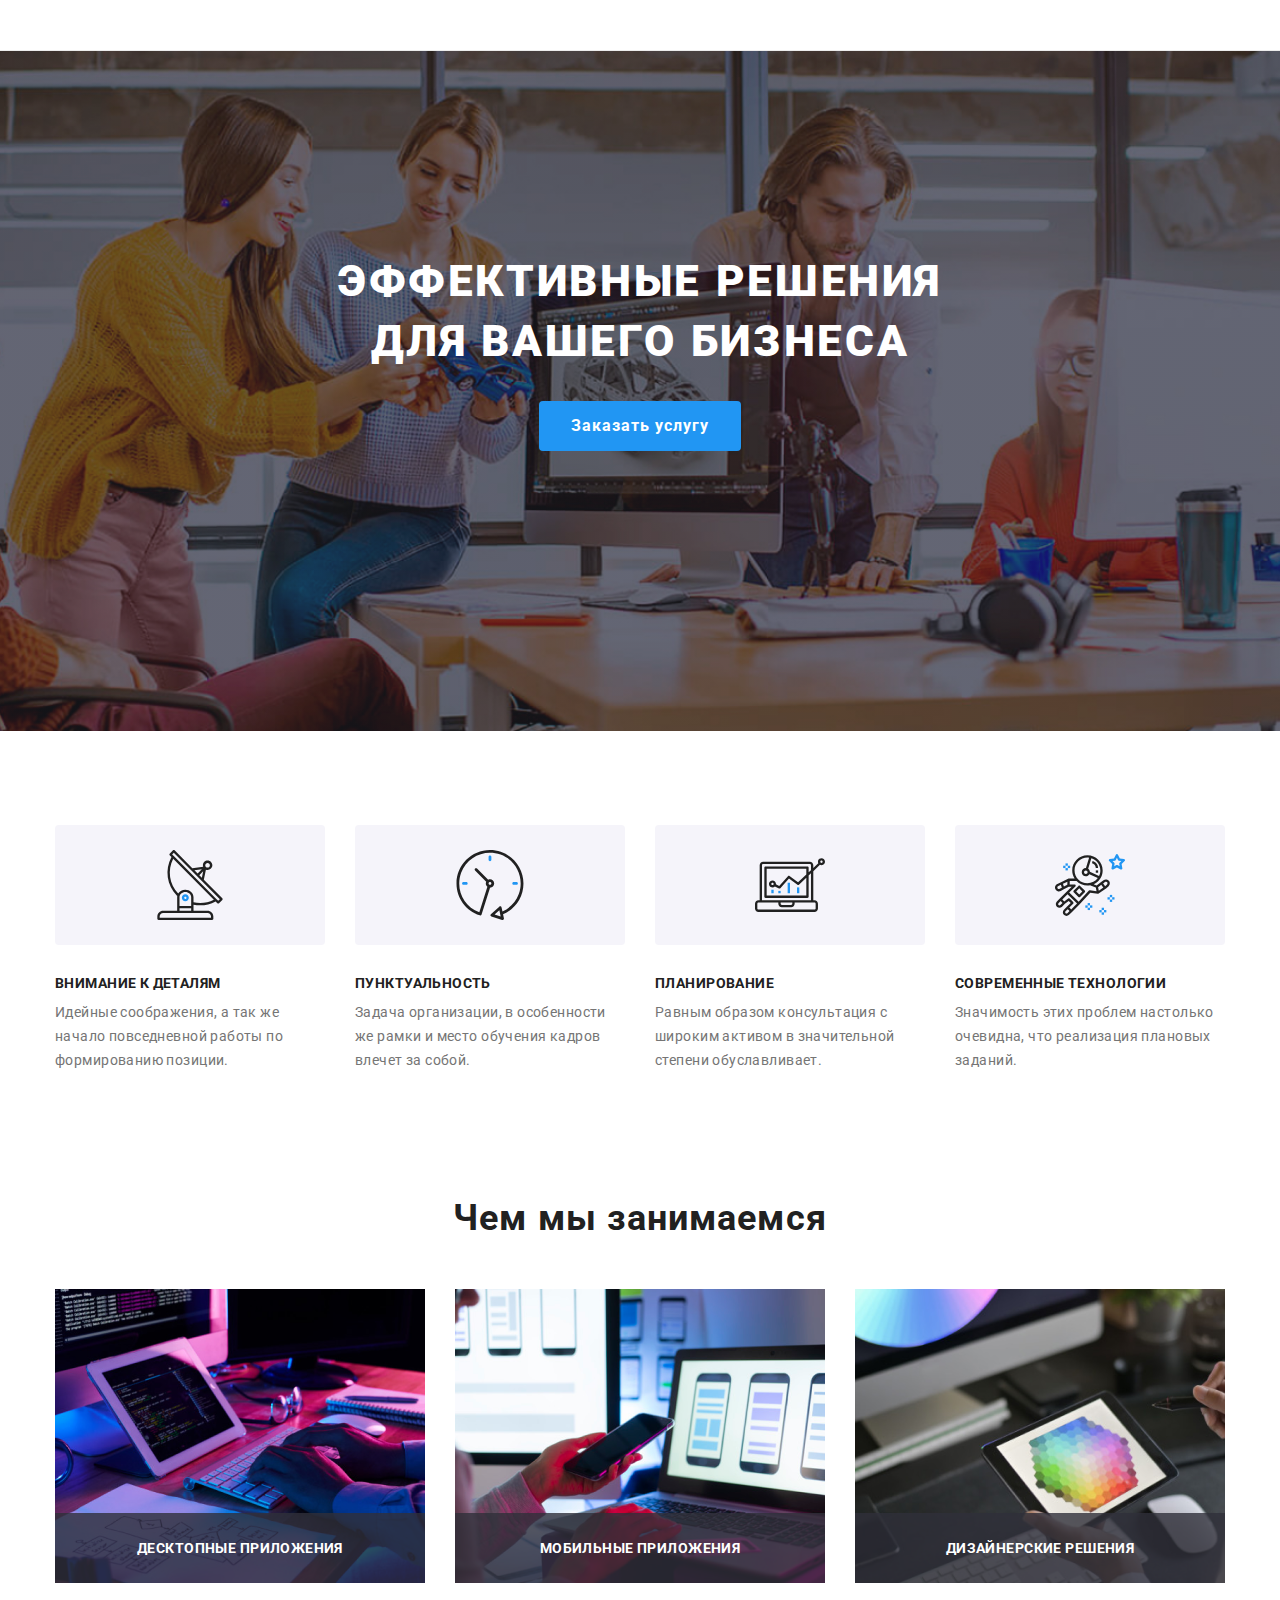
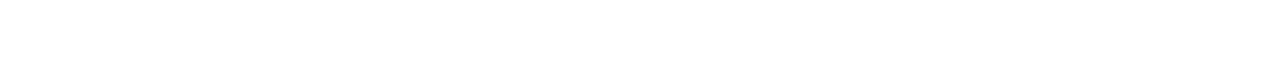
==== index.html @ 478e87f5 "адаптация героя, преимуществ, чем занимаемся" ====
<!DOCTYPE html>
<html lang="ru">
<head>
    <meta charset="UTF-8">
    <meta name="viewport" content="width=device-width, initial-scale=1.0">
    <title>WebStudio</title>
    <link rel="preconnect" href="https://fonts.gstatic.com">
    <link href="https://fonts.googleapis.com/css2?family=Raleway:wght@700&family=Roboto:wght@400;500;700;900&display=swap"
        rel="stylesheet">
    <link rel="stylesheet" href="https://cdnjs.cloudflare.com/ajax/libs/modern-normalize/1.0.0/modern-normalize.min.css" />
    <link rel="stylesheet" href="https://cdnjs.cloudflare.com/ajax/libs/animate.css/4.1.1/animate.min.css" />
    <link rel="stylesheet" href="./css/main.min.css">
</head>
<body>
    <!-- Шапка сайта -->
    <header class="header">
        <div class="container">
            <!-- <nav class="site-nav">
            <a href="./index.html" lang="en" aria-label="logo" class="logo list"><span class="logo__wrap">Web</span>Studio</a>
            <ul class="site-nav__items list">
                <li class="site-nav__item"><a href="./index.html" class="site-nav__link"><span class="active-page">Студия</span></a></li>
                <li class="site-nav__item"><a href="./portfolio.html" class="site-nav__link">Портфолио</a></li>
                <li class="site-nav__item"><a href="" class="site-nav__link">Контакты</a></li>
            </ul>
            </nav> -->
        <!-- Контакты -->
            <!-- <address class="nav-adress">
            <ul class="contacts list">
                <li class="nav-contacts__item">
                   <div class="contacts-container">
                    <a href="mailto:info@devstudio.com" class="site-nav__contacts icons">
                            <svg class="mail__icon">
                                <use href="./img/sprite.svg#icon-envelope"></use>
                            </svg>
                        info@devstudio.com</a>
                    </div>
                </li>

                <li class="nav-contacts__item">
                    <div class="contacts-container">
                    <a href="tel:+380961111111" class="site-nav__contacts">
                    <svg class="mail__icon tel">
                        <use href="./img/sprite.svg#icon-smartphone"></use>
                    </svg>
                    +38 096 111 11 11</a>
                    </div>
                </li>
            </ul>
            </address> -->
        </div>
    </header>
<!-- Основной контент -->
    <main>
        <!-- Герой -->
        <section class="hero">
            <div class="container">
                <h1 class="hero__text">Эффективные решения для вашего бизнеса</h1>
                <button type="button" class="hero__btn  animate__pulse" data-modal-open>Заказать услугу</button>
            </div>
        </section>

        <!-- Преимущества-->
        <section class="advantages section">
            <div class="container ">
            <h2 class="visually-hidden">Преимущества</h2>
            <ul class="list advantages__list">
                <li class="advantages-items icon__antenna">
                    <h3 class="advantages-items__title">Внимание к деталям</h3>
                    <p class="advantages-items__text">Идейные соображения, а так же начало повседневной работы по формированию позиции.</p>
                </li>
                <li class="advantages-items icon__clock">
                    <h3 class="advantages-items__title">Пунктуальность</h3>
                    <p class="advantages-items__text">Задача организации, в особенности же рамки и место обучения кадров влечет за собой.</p>
                </li>
                <li class="advantages-items icon__daigram">
                    <h3 class="advantages-items__title">Планирование</h3>
                    <p class="advantages-items__text">Равным образом консультация с широким активом в значительной степени обуславливает.</p>
                </li>
                <li class="advantages-items icon__astronaut">
                    <h3 class="advantages-items__title">Современные технологии</h3>
                    <p class="advantages-items__text">Значимость этих проблем настолько очевидна, что реализация плановых заданий.</p>
                </li>
            </ul>
            </div>
        </section>
        <!-- Виды деятельности  -->
        <section class="activity">
            <div class="container">
            <h2 class="activity__title">Чем мы занимаемся</h2>
            <ul class="list activity__list">
                <li class="activity__item">
                    <img src="./img/note.png" alt="Печать на ноутбуке" width="370" height="294">
                    <p class="activity__text">Десктопные приложения</p>
                </li>
                <li class="activity__item"><img src="./img/tel.png" alt="Просмотр телефона" width="370" height="294">
                    <p class="activity__text">Мобильные приложения</p>
                </li>
                <li class="activity__item"><img src="./img/tablet.png" alt="Просмотр планшета" width="370" height="294">
                    <p class="activity__text">Дизайнерские решения</p>
                </li>
            </ul>
            </div>
        </section>

        <!-- Наша команда -->
        <!-- <section class="team section">
            <div class="container ">
            <h2 class="team__title">Наша команда</h2>
                <div class="team__items">
                <ul class="list team__list">
                <li class="team__subtitle">
                    <img src="./img/team1.jpg" alt="Фото Игорь Демьяненко" width="270" height="260">
                    <div class="team-container">
                    <h3 class="team__name">Игорь Демьяненко</h3>
                    <p lang="en" class="team__prof">Product Designer</p>
                    <ul class="social-link list">
                        <li class="social-list"><a class="social-link__list" href="">
                            <svg class="social-list__icon">
                                <use href="./img/sprite.svg#icon-instagram-2"></use>
                            </svg>
                        </a></li>
                        <li class="social-list"><a class="social-link__list" href="">
                            <svg class="social-list__icon">
                                <use href="./img/sprite.svg#icon-twitter-1"></use>
                            </svg>
                        </a></li>
                        <li class="social-list"><a class="social-link__list" href="">
                            <svg class="social-list__icon">
                                <use href="./img/sprite.svg#icon-facebook-1"></use>
                            </svg>
                        </a></li>
                        <li class="social-list"><a class="social-link__list" href="">
                            <svg class="social-list__icon">
                                <use href="./img/sprite.svg#icon-linkedin-1"></use>
                            </svg>
                        </a></li>
                    </ul>
                    </div>
                </li>
                <li class="team__subtitle">
                    <img src="./img/team2.jpg" alt="Фото Ольга Репина" width="270" height="260">
                    <div class="team-container">
                    <h3 class="team__name">Ольга Репина</h3>
                    <p lang="en" class="team__prof">Frontend Developer</p>
                    <ul class="social-link list">
                        <li class="social-list"><a class="social-link__list" href="">
                                <svg class="social-list__icon">
                                    <use href="./img/sprite.svg#icon-instagram-2"></use>
                                </svg>
                            </a></li>
                        <li class="social-list"><a class="social-link__list" href="">
                                <svg class="social-list__icon">
                                    <use href="./img/sprite.svg#icon-twitter-1"></use>
                                </svg>
                            </a></li>
                        <li class="social-list"><a class="social-link__list" href="">
                                <svg class="social-list__icon">
                                    <use href="./img/sprite.svg#icon-facebook-1"></use>
                                </svg>
                            </a></li>
                        <li class="social-list"><a class="social-link__list" href="">
                                <svg class="social-list__icon">
                                    <use href="./img/sprite.svg#icon-linkedin-1"></use>
                                </svg>
                            </a></li>
                    </ul>
                    </div>
                </li>
                <li class="team__subtitle">
                    <img src="./img/team3.jpg" alt="Фото иколай Тарасовды" width="270" height="260">
                    <div class="team-container">
                    <h3 class="team__name">Николай Тарасов</h3>
                    <p lang="en" class="team__prof">Marketing</p>
                    <ul class="social-link list">
                        <li class="social-list"><a class="social-link__list" href="">
                                <svg class="social-list__icon">
                                    <use href="./img/sprite.svg#icon-instagram-2"></use>
                                </svg>
                            </a></li>
                        <li class="social-list"><a class="social-link__list" href="">
                                <svg class="social-list__icon">
                                    <use href="./img/sprite.svg#icon-twitter-1"></use>
                                </svg>
                            </a></li>
                        <li class="social-list"><a class="social-link__list" href="">
                                <svg class="social-list__icon">
                                    <use href="./img/sprite.svg#icon-facebook-1"></use>
                                </svg>
                            </a></li>
                        <li class="social-list"><a class="social-link__list" href="">
                                <svg class="social-list__icon">
                                    <use href="./img/sprite.svg#icon-linkedin-1"></use>
                                </svg>
                            </a></li>
                    </ul>
                    </div>
                </li>
                <li class="team__subtitle">
                    <img src="./img/team4.jpg" alt="Фото Михаил Ермаков" width="270" height="260">
                    <div class="team-container">
                    <h3 class="team__name">Михаил Ермаков</h3>
                    <p lang="en" class="team__prof">UI Designer</p>
                    <ul class="social-link list">
                        <li class="social-list"><a class="social-link__list" href="">
                                <svg class="social-list__icon">
                                    <use href="./img/sprite.svg#icon-instagram-2"></use>
                                </svg>
                            </a>
                        </li>
                        <li class="social-list"><a class="social-link__list" href="">
                                <svg class="social-list__icon">
                                    <use href="./img/sprite.svg#icon-twitter-1"></use>
                                </svg>
                            </a>
                        </li>
                        <li class="social-list"><a class="social-link__list" href="">
                                <svg class="social-list__icon">
                                    <use href="./img/sprite.svg#icon-facebook-1"></use>
                                </svg>
                            </a>
                        </li>
                        <li class="social-list"><a class="social-link__list" href="">
                                <svg class="social-list__icon">
                                    <use href="./img/sprite.svg#icon-linkedin-1"></use>
                                </svg>
                            </a>
                        </li>
                    </ul>
                    </div>
                </li>
                </ul>
                </div>
            </div>
        </section> -->

        <!-- Постоянные клиенты -->
        <!-- <section class="section">
            <div class="container">
            <h2 class="clients-title">Постоянные клиенты</h2>
            <ul class="clients-links list">
                <li class="clients-list">
                    <a class="clients-link__list" href="">
                         <svg class="clients-list__icon logo-1">
                            <use href="./img/sprite.svg#icon-logo-1"></use>
                         </svg>
                     </a>
                </li>
                
                <li class="clients-list"><a class="clients-link__list" href="">
                        <svg class="clients-list__icon logo-2">
                            <use href="./img/sprite.svg#icon-logo-2"></use>
                        </svg>
                    </a>
                </li>
                
                <li class="clients-list"><a class="clients-link__list" href="">
                        <svg class="clients-list__icon logo-3">
                            <use href="./img/sprite.svg#icon-logo-3"></use>
                        </svg>
                    </a>
                </li>
                
                <li class="clients-list"><a class="clients-link__list" href="">
                        <svg class="clients-list__icon logo-4">
                            <use href="./img/sprite.svg#icon-logo-4"></use>
                        </svg>
                    </a>
                </li>
                
                <li class="clients-list"><a class="clients-link__list" href="">
                        <svg class="clients-list__icon logo-5">
                            <use href="./img/sprite.svg#icon-logo-5"></use>
                        </svg>
                    </a>
                </li>
                
                <li class="clients-list"><a class="clients-link__list" href="">
                        <svg class="clients-list__icon logo-6">
                            <use href="./img/sprite.svg#icon-logo-6"></use>
                        </svg>
                    </a>
                </li>
            </ul>
            </div>
        </section> -->
    </main>

    <!-- Футер -->
    <!-- <footer class="footer">
        <div class="container">
            <div>
        <a href="./index.html" lang="en" aria-label="logo" class="logo logo__footer"><span class="logo__wrap">Web</span>Studio</a>
        <address class="footer__adress">
            <ul class="footer__items list">
                <li class="footer__item"><a href="https://goo.gl/maps/xtePZbkeU8jfwrnNA" target="_blank" class="footer__contacts map">г. Киев, пр-т Леси Украинки, 26</a></li>
                <li class="footer__item"><a href="mailto:info@example.com" class="footer__contacts">info@example.com</a></li>
                <li class="footer__item"><a href="tel:+380991111111" class="footer__contacts">+38 099 111 11 11</a></li>
            </ul>
        </address>
        </div>
        <div class="footer__social-links">
            <p class="footer-call">присоединяйтесь</p>
            <ul class="footer__link list">
                <li class="social-list"><a class="social-link__list" href="">
                        <svg class="social-list__icon">
                            <use href="./img/sprite.svg#icon-instagram-2"></use>
                        </svg>
                    </a></li>
                <li class="social-list"><a class="social-link__list" href="">
                        <svg class="social-list__icon">
                            <use href="./img/sprite.svg#icon-twitter-1"></use>
                        </svg>
                    </a></li>
                <li class="social-list"><a class="social-link__list" href="">
                        <svg class="social-list__icon">
                            <use href="./img/sprite.svg#icon-facebook-1"></use>
                        </svg>
                    </a></li>
                <li class="social-list"><a class="social-link__list" href="">
                        <svg class="social-list__icon">
                            <use href="./img/sprite.svg#icon-linkedin-1"></use>
                        </svg>
                    </a></li>
            </ul>
        </div>
        <form class="footer-call-form">
            <b class="footer-call-form__text">Подпишитесь на рассылку</b>
            <div class="footer-call-form__container">
            <div class="footer-form__field" role="group">
                <label for="mail" class="footer__label"></label>
                <input type="email" name="mail" id="mail" placeholder="E-mail" class="footer__input" />
            </div>
            <button type="submit" class="footer__btn--send">Подписаться</button>
            </div>

        </form>
        </div>
    </footer> -->

<!-- МОДАЛКА -->
    <div class="backdrop is-hidden" data-modal>
        <div class="modal">
            <button type="button" class="close-btn close" data-modal-close></button>
            <form  action="#" class="modal-form js-speaker-form">
                <h2 class="form__title">Оставьте свои данные, мы вам перезвоним</h2>
                <div class="form__field" role="group">
                    <label for="name" class="modal__label">Имя</label>
                    <span class="modal-form__wrapper">
                        <input type="text" name="user-name" id="name" placeholder=" " class="modal__input" autofocus />
                        <svg class="form__icon">
                            <use href="./img/sprite.svg#icon-person-black-18dp-1"></use>
                        </svg>
                    </span>
                    
                </div>
                <div class="form__field" role="group">
                    <label for="tel" class="modal__label">Телефон</label>
                    <span class="modal-form__wrapper">
                        <input type="tel" name="tel" id="tel" placeholder=" " class="modal__input"/>
                        <svg class="form__icon">
                            <use href="./img/sprite.svg#icon-phone-black-18dp-1"></use>
                        </svg>
                    </span>
                </div>
                
                <div class="form__field" role="group">
                    <label for="mail" class="modal__label">Почта</label>
                    <span class="modal-form__wrapper">
                        <input type="email" name="mail" id="mail" placeholder=" " class="modal__input"/>
                        <svg class="form__icon">
                            <use href="./img/sprite.svg#icon-email-black-18dp-1"></use>
                        </svg>
                    </span>
                </div>
                <div class="form__field" role="group">
                    <label for="comment" class="label-comment">Комментарий</label>
                    <textarea class="comment" name="comment" id="comment" placeholder="Ведите текста"></textarea>
                </div>
                
                <div class="form__field checkbox" role="group">
                    <input type="checkbox" name="policy" id="policy" value="accept-policy" class="modal-form__policy visually-hidden"/>
                    <label for="policy" class="label-policy">Соглашаюсь с рассылкой и принимаю <a href="" class="policy-link">Условия договора</a></label>
                </div>
                
                <button type="submit" class="modal__btn--send">Отправить</button>

            </form>
        </div>
    </div>

    <script src="./js/modal.js"></script>
 
</body>
</html>
---- css/main.min.css ----
:root{--main-font: "Roboto", sans-serif;--secondary-font: "Raleway", sans-serif;--main-color-black: #212121;--main-color-grey: #757575;--accent-color-blue: #2196f3;--secondary-color-black: #000000;--accent-color-white: #ffffff;--secondary-color-white-transparence: rgb(255, 255, 255, 0.6);--btn-hover-color: #188ce8;--footer-bcg: #2f303a;--header-bcg: #ffffff;--team-bcg: #f5f4fa;--portfolio-bcg-btn-color: #f5f4fa;--portfolio-bcg-cards-color: #eeeeee;--line-header: #ececec}.visually-hidden{position:absolute;width:1px;height:1px;margin:-1px;border:0;padding:0;white-space:nowrap;-webkit-clip-path:inset(100%);clip-path:inset(100%);overflow:hidden}body{font-family:var(--main-font)}.list{list-style-type:none}h1,h2,h3,h4,h5,h6,p{margin:0%}ul{margin:0%;padding:0%}.container{padding:0 15px;width:100%}@media screen and (min-width: 480px){.container{max-width:480px;margin:0 auto}}@media screen and (min-width: 768px){.container{max-width:768px}}@media screen and (min-width: 1200px){.container{max-width:1200px}}.section{padding-bottom:94px;padding-top:94px}.active-page{color:var(--accent-color-blue)}.active-page{position:relative}.active-page::after{content:"";display:inline-block;width:100%;position:absolute;height:4px;background-color:var(--accent-color-blue);bottom:-32px;left:0px;border-radius:2px}img{display:block}header{background:var(--header-bcg)}.header{display:-webkit-box;display:-ms-flexbox;display:flex;-webkit-box-align:center;-ms-flex-align:center;align-items:center;border-bottom:1px solid var(--line-header)}.site-nav{display:-webkit-box;display:-ms-flexbox;display:flex;-webkit-box-align:center;-ms-flex-align:center;align-items:center}.header .container{display:-webkit-box;display:-ms-flexbox;display:flex;-webkit-box-align:center;-ms-flex-align:center;align-items:center;padding-top:25px;padding-bottom:25px}.header .logo{margin-right:93px}.site-nav__items{display:-webkit-box;display:-ms-flexbox;display:flex}.site-nav__link:hover,.site-nav__link:focus{color:var(--accent-color-blue)}.site-nav__item:not(:last-child){margin-right:50px}.site-nav__link{text-decoration:none;color:var(--main-color-black);font-size:14px;font-weight:500;line-height:1.143;letter-spacing:0.02em;-webkit-transition:color 250ms cubic-bezier(0.4, 0, 0.2, 1);transition:color 250ms cubic-bezier(0.4, 0, 0.2, 1)}.site-nav__contacts{color:var(--main-color-grey);font-size:14px;font-weight:500;line-height:1.143;letter-spacing:0.02em;text-decoration:none;display:-webkit-box;display:-ms-flexbox;display:flex;-webkit-box-align:center;-ms-flex-align:center;align-items:center;padding:2px 0px;-webkit-transition:color 250ms cubic-bezier(0.4, 0, 0.2, 1);transition:color 250ms cubic-bezier(0.4, 0, 0.2, 1)}.site-nav__contacts:hover,.site-nav__contacts:focus{color:var(--accent-color-blue)}.contacts{display:-webkit-box;display:-ms-flexbox;display:flex;font-style:normal}.nav-adress{margin-left:auto}.nav-contacts__item:not(:last-child){margin-right:50px}.mail__icon{width:16px;height:12px;fill:var(--main-color-grey);cursor:pointer;margin-right:10px}.site-nav__contacts:hover .mail__icon,.site-nav__contacts:focus .mail__icon{fill:var(--accent-color-blue)}.mail__icon:hover,.mail__icon:focus{fill:var(--accent-color-blue)}.logo{font-family:var(--secondary-font);font-size:26px;font-weight:700;line-height:1.192;color:var(--secondary-color-black);text-decoration:none;letter-spacing:0.03em}.logo__wrap{color:var(--accent-color-blue)}.tel{width:10px;height:16px;margin-bottom:1px}footer{background-color:var(--footer-bcg)}.footer{padding-top:60px;padding-bottom:60px}.footer__items{font-style:normal;display:block}.footer__items:not(:last-child){margin-bottom:9px}.footer__adress{margin-top:20px;width:231px}.footer__contacts{font-family:var(--main-font);color:var(--secondary-color-white-transparence);text-decoration:none;font-size:14px;font-weight:400;line-height:1.714;letter-spacing:0.03em}.logo__footer{color:var(--accent-color-white)}.map{color:var(--accent-color-white)}.footer__social-links{display:block;margin-left:70px}.footer .container{display:-webkit-box;display:-ms-flexbox;display:flex}.footer-call{display:-webkit-box;display:-ms-flexbox;display:flex;color:var(--accent-color-white);font-size:14px;font-weight:700;line-height:1.143;letter-spacing:0.03em;text-transform:uppercase;margin-bottom:20px;padding-top:12px}.footer__link{display:-webkit-box;display:-ms-flexbox;display:flex}.footer__social-links .social-list__icon{fill:var(--accent-color-white)}.footer-call-form{margin-left:93px}.footer-call-form__text{font-size:14px;font-weight:700;line-height:1.143;letter-spacing:0.03em;text-transform:uppercase;color:var(--accent-color-white);padding-top:12px;display:block}.footer-call-form__container{display:-webkit-box;display:-ms-flexbox;display:flex;-webkit-box-align:center;-ms-flex-align:center;align-items:center;-webkit-box-pack:center;-ms-flex-pack:center;justify-content:center;padding-top:20px}.footer__input{width:358px;height:50px;border:1px solid rgba(255,255,255,0.3);-webkit-filter:drop-shadow(0px 4px 4px rgba(0,0,0,0.15));filter:drop-shadow(0px 4px 4px rgba(0,0,0,0.15));border-radius:4px;background-color:transparent;padding-left:16px;font-size:16px;line-height:1.25;letter-spacing:0.03em;color:rgba(255,255,255,0.6);margin-right:12px}.footer__input:hover,.footer__input:focus{outline:none}.footer__btn--send{-webkit-box-shadow:0px 4px 4px rgba(0,0,0,0.15);box-shadow:0px 4px 4px rgba(0,0,0,0.15);border-radius:4px;background-color:var(--accent-color-blue);font-size:16px;font-weight:700;line-height:1.875;color:var(--accent-color-white);letter-spacing:0.06em;cursor:pointer;border-color:var(--accent-color-blue);padding:10px 28.5px;display:-webkit-box;display:-ms-flexbox;display:flex;-webkit-box-align:center;-ms-flex-align:center;align-items:center;-webkit-transition:250ms cubic-bezier(0.4, 0, 0.2, 1);transition:250ms cubic-bezier(0.4, 0, 0.2, 1)}.footer__btn--send:hover,.footer__btn--send:focus{background-color:var(--btn-hover-color);border-color:var(--btn-hover-color)}.footer__btn--send::after{content:"";width:24px;height:24px;background-color:var(--accent-color-blue);background-image:url(../img/icon_send.svg);display:-webkit-inline-box;display:-ms-inline-flexbox;display:inline-flex;margin-left:10px;-webkit-transition:250ms cubic-bezier(0.4, 0, 0.2, 1);transition:250ms cubic-bezier(0.4, 0, 0.2, 1)}.footer__btn--send:hover:after{background-color:var(--btn-hover-color)}.footer-form__field{display:-webkit-box;display:-ms-flexbox;display:flex;-webkit-box-align:center;-ms-flex-align:center;align-items:center;-webkit-box-pack:center;-ms-flex-pack:center;justify-content:center}.footer__social-links .social-link__list{background-color:rgba(255,255,255,0.1)}.hero{background-image:-webkit-gradient(linear, left top, left bottom, from(rgba(47,48,58,0.4)), to(rgba(47,48,58,0.4))),url(../../img/HeaderM_img@1x.jpg);background-image:linear-gradient(rgba(47,48,58,0.4), rgba(47,48,58,0.4)),url(../../img/HeaderM_img@1x.jpg);background-repeat:no-repeat;background-position:center top;padding-top:118px;padding-bottom:118px;background-size:480px 400px;margin-left:auto;margin-right:auto}.hero .container{text-align:center}.hero__text{font-family:var(--main-font);font-size:26px;font-weight:900;line-height:1.615;color:var(--accent-color-white);letter-spacing:0.06em;margin:auto;margin-bottom:30px;width:360px;height:84px;text-transform:uppercase}.hero__btn{background-color:var(--accent-color-blue);color:var(--accent-color-white);font-size:16px;font-weight:700;line-height:1.875;letter-spacing:0.06em;font-family:var(--main-font);min-width:200px;height:50px;border-radius:4px;border:none;padding:10px 32px;-webkit-transition:all 250ms cubic-bezier(0.4, 0, 0.2, 1);transition:all 250ms cubic-bezier(0.4, 0, 0.2, 1);-webkit-animation-duration:1000ms;animation-duration:1000ms;-webkit-animation-iteration-count:3;animation-iteration-count:3}.hero__btn:hover,.hero__btn:focus{background:var(--btn-hover-color);color:var(--accent-color-white);cursor:pointer}@media screen and (min-device-pixel-ratio: 2) and (min-width: 480px), screen and (min-resolution: 192dbi) and (min-width: 480px), screen and (-webkit-min-device-pixel-ratio: 2) and (min-width: 480px), screen and (min-resolution: 2dppx) and (min-width: 480px){.hero{background-image:-webkit-gradient(linear, left top, left bottom, from(rgba(47,48,58,0.4)), to(rgba(47,48,58,0.4))),url(../../img/HeaderM_img@2x.jpg);background-image:linear-gradient(rgba(47,48,58,0.4), rgba(47,48,58,0.4)),url(../../img/HeaderM_img@2x.jpg)}}@media screen and (min-width: 768px){.hero{background-image:-webkit-gradient(linear, left top, left bottom, from(rgba(47,48,58,0.4)), to(rgba(47,48,58,0.4))),url(../../img/HeaderT_img@1x.jpg);background-image:linear-gradient(rgba(47,48,58,0.4), rgba(47,48,58,0.4)),url(../../img/HeaderT_img@1x.jpg);background-repeat:no-repeat;background-position:center top;padding-top:118px;padding-bottom:198px;background-size:768px 400px;margin-left:auto;margin-right:auto}.hero .container{text-align:center}.hero__text{font-family:var(--main-font);font-size:26px;font-weight:900;line-height:1.615;color:var(--accent-color-white);letter-spacing:0.06em;margin:auto;margin-bottom:30px;width:360px;height:84px;text-transform:uppercase}.hero__btn{background-color:var(--accent-color-blue);color:var(--accent-color-white);font-size:16px;font-weight:700;line-height:1.875;letter-spacing:0.06em;font-family:var(--main-font);min-width:200px;height:50px;border-radius:4px;border:none;padding:10px 32px;-webkit-transition:all 250ms cubic-bezier(0.4, 0, 0.2, 1);transition:all 250ms cubic-bezier(0.4, 0, 0.2, 1);-webkit-animation-duration:1000ms;animation-duration:1000ms;-webkit-animation-iteration-count:3;animation-iteration-count:3}.hero__btn:hover,.hero__btn:focus{background:var(--btn-hover-color);color:var(--accent-color-white);cursor:pointer}}@media screen and (min-device-pixel-ratio: 2) and (min-width: 768px), screen and (min-resolution: 192dbi) and (min-width: 768px), screen and (-webkit-min-device-pixel-ratio: 2) and (min-width: 768px), screen and (min-resolution: 2dppx) and (min-width: 768px){.hero{background-image:-webkit-gradient(linear, left top, left bottom, from(rgba(47,48,58,0.4)), to(rgba(47,48,58,0.4))),url(../../img/HeaderT_img@2x.jpg);background-image:linear-gradient(rgba(47,48,58,0.4), rgba(47,48,58,0.4)),url(../../img/HeaderT_img@2x.jpg)}}@media screen and (min-width: 1200px){.hero{background:var(--footer-bcg);padding-top:200px;padding-bottom:280px;background-image:-webkit-gradient(linear, left top, left bottom, from(rgba(47,48,58,0.4)), to(rgba(47,48,58,0.4))),url("../../img/HeaderD_img@1x.jpg");background-image:linear-gradient(rgba(47,48,58,0.4), rgba(47,48,58,0.4)),url("../../img/HeaderD_img@1x.jpg");background-repeat:no-repeat;max-width:1600px;background-size:cover;background-position:center;margin-left:auto;margin-right:auto}.hero .container{text-align:center}.hero__text{font-family:var(--main-font);font-size:44px;font-weight:900;line-height:1.364;color:var(--accent-color-white);letter-spacing:0.06em;text-transform:uppercase;width:696px;height:120px;margin:auto;margin-bottom:30px}.hero__btn{background-color:var(--accent-color-blue);color:var(--accent-color-white);font-size:16px;font-weight:700;line-height:1.875;letter-spacing:0.06em;font-family:var(--main-font);min-width:200px;height:50px;border-radius:4px;border:none;padding:10px 32px;-webkit-transition:all 250ms cubic-bezier(0.4, 0, 0.2, 1);transition:all 250ms cubic-bezier(0.4, 0, 0.2, 1);-webkit-animation-duration:1000ms;animation-duration:1000ms;-webkit-animation-iteration-count:3;animation-iteration-count:3}.hero__btn:hover,.hero__btn:focus{background:var(--btn-hover-color);color:var(--accent-color-white);cursor:pointer}}@media screen and (min-device-pixel-ratio: 2) and (min-width: 1200px), screen and (min-resolution: 192dbi) and (min-width: 1200px), screen and (-webkit-min-device-pixel-ratio: 2) and (min-width: 1200px), screen and (min-resolution: 2dppx) and (min-width: 1200px){.hero{background-image:-webkit-gradient(linear, left top, left bottom, from(rgba(47,48,58,0.4)), to(rgba(47,48,58,0.4))),url(../../img/HeaderD_img@2x.jpg);background-image:linear-gradient(rgba(47,48,58,0.4), rgba(47,48,58,0.4)),url(../../img/HeaderD_img@2x.jpg)}}.advantages{background:var(--header-bcg)}.advantages-items{width:450px;margin-bottom:30px}.advantages-items__title{color:var(--main-color-black);font-size:14px;font-weight:700;line-height:1.143;letter-spacing:0.03em;text-transform:uppercase;margin-bottom:10px;text-align:center}.advantages-items__text{color:var(--main-color-grey);font-size:14px;font-weight:400;line-height:1.714;letter-spacing:0.03em}@media screen and (min-width: 768px){.advantages-items{width:354px;margin-bottom:30px}.advantages-items:nth-child(2n+1){margin-right:30px}.advantages-items__title{color:var(--main-color-black);font-size:14px;font-weight:700;line-height:1.143;letter-spacing:0.03em;text-transform:uppercase;margin-bottom:10px;text-align:start}.advantages-items__text{color:var(--main-color-grey);font-size:14px;font-weight:400;line-height:1.714;letter-spacing:0.03em}.advantages__list{display:-webkit-box;display:-ms-flexbox;display:flex;-ms-flex-wrap:wrap;flex-wrap:wrap}}@media screen and (min-width: 1200px){.advantages-items{width:270px}.advantages-items:not(:last-child){margin-right:30px}__title{color:var(--main-color-black);font-size:14px;font-weight:700;line-height:1.143;letter-spacing:0.03em;text-transform:uppercase;margin-bottom:10px}__text{color:var(--main-color-grey);font-size:14px;font-weight:400;line-height:1.714;letter-spacing:0.03em}}@media screen and (max-width: 1199px){.activity{display:none}}@media screen and (min-width: 1200px){.activity{background:var(--header-bcg);padding-bottom:94px}.activity__list{display:-webkit-box;display:-ms-flexbox;display:flex;-webkit-box-align:center;-ms-flex-align:center;align-items:center;-webkit-box-pack:center;-ms-flex-pack:center;justify-content:center}.activity__title{color:var(--main-color-black);font-size:36px;font-weight:700;line-height:1.167;letter-spacing:0.03em;text-align:center;margin-bottom:50px}.activity__text{position:absolute;padding-top:27px;padding-bottom:27px;background:rgba(47,48,58,0.8);font-size:14px;font-weight:700;line-height:1.143;text-align:center;letter-spacing:0.03em;color:var(--accent-color-white);text-transform:uppercase;bottom:0;width:100%}.activity__item{position:relative}.activity__item:not(:last-child){margin-right:30px}}.team{background:var(--team-bcg)}.team__subtitle{background:var(--header-bcg);text-align:center;border-radius:0px 0px 4px 4px;-webkit-box-shadow:0px 1px 3px rgba(0,0,0,0.12),0px 1px 1px rgba(0,0,0,0.14),0px 2px 1px rgba(0,0,0,0.2);box-shadow:0px 1px 3px rgba(0,0,0,0.12),0px 1px 1px rgba(0,0,0,0.14),0px 2px 1px rgba(0,0,0,0.2)}.team__subtitle:not(:last-child){margin-right:30px}.team__title{margin-bottom:50px;text-align:center}.team__list{display:-webkit-box;display:-ms-flexbox;display:flex;-webkit-box-align:center;-ms-flex-align:center;align-items:center;-webkit-box-pack:center;-ms-flex-pack:center;justify-content:center}.team__name{color:var(--main-color-black);font-size:16px;font-weight:500;line-height:1.188;letter-spacing:0.03em;margin-bottom:10px}.team__prof{color:var(--main-color-grey);font-size:16px;font-weight:400;line-height:1.188;letter-spacing:0.03em}.team-container{padding:30px 32px}.team .container .team__title{color:var(--main-color-black);font-size:36px;font-weight:700;line-height:1.167;letter-spacing:0.03em}.social-link__list{display:-webkit-box;display:-ms-flexbox;display:flex;-webkit-box-pack:center;-ms-flex-pack:center;justify-content:center;-webkit-box-align:center;-ms-flex-align:center;align-items:center;width:44px;height:44px;background-color:var(--accent-color-white);border-radius:50%;cursor:pointer;-webkit-transition:all 250ms cubic-bezier(0.4, 0, 0.2, 1);transition:all 250ms cubic-bezier(0.4, 0, 0.2, 1)}.social-link__list:hover,.social-link__list:focus{background-color:var(--accent-color-blue)}.social-link__list:hover .social-list__icon,.social-link__list:focus .social-list__icon{fill:var(--accent-color-white)}.social-link{display:-webkit-box;display:-ms-flexbox;display:flex;-webkit-box-pack:center;-ms-flex-pack:center;justify-content:center;margin-top:16px}.social-list__icon{width:20px;height:20px;fill:var(--color1, #afb1b8)}.social-list:not(:last-child){margin-right:10px}.advantages-items::before{content:"";display:block;height:120px;margin-bottom:30px;border-radius:4px;background-color:var(--team-bcg);background-repeat:no-repeat;background-position:center}.icon__antenna::before{background-image:url("../img/antenna.svg")}.icon__clock::before{background-image:url("../img/clock.svg")}.icon__daigram::before{background-image:url("../img/diagram.svg")}.icon__astronaut::before{background-image:url("../img/astronaut.svg")}.clients-title{font-size:36px;line-height:1.167;text-align:center;letter-spacing:0.03em;color:var(--main-color-black);margin-bottom:50px}.clients-links{display:-webkit-box;display:-ms-flexbox;display:flex;-webkit-box-pack:center;-ms-flex-pack:center;justify-content:center}.clients-list{display:-webkit-box;display:-ms-flexbox;display:flex;-webkit-box-pack:center;-ms-flex-pack:center;justify-content:center;width:170px;height:90px;border:solid 1px #afb1b8;border-radius:4px;-webkit-box-align:center;-ms-flex-align:center;align-items:center;justify-content:center;cursor:pointer;-webkit-transition:all 250ms cubic-bezier(0.4, 0, 0.2, 1);transition:all 250ms cubic-bezier(0.4, 0, 0.2, 1)}.clients-list:not(:last-child){margin-right:30px}.clients-list__icon{-webkit-transition:all 250ms cubic-bezier(0.4, 0, 0.2, 1);transition:all 250ms cubic-bezier(0.4, 0, 0.2, 1)}.logo-1{width:44.27px;height:49.23px;fill:var(--color1, #afb1b8)}.clients-link__list .logo-1{width:44.27px;height:49.23px;fill:var(--color1, #afb1b8)}.logo-2{width:40px;height:52px;fill:var(--color1, #afb1b8)}.logo-3{width:41px;height:42.6px;fill:var(--color1, #afb1b8)}.logo-4{width:79.66px;height:42.02px;fill:var(--color1, #afb1b8)}.logo-5{width:59px;height:47px;fill:var(--color1, #afb1b8)}.logo-6{width:88.48px;height:45.44px;fill:var(--color1, #afb1b8)}.clients-list:hover,.clients-container-link:focus .clients-list{border-color:var(--accent-color-blue)}.clients-list:hover .clients-list__icon,.clients-link__list:focus .clients-list__icon{fill:var(--accent-color-blue)}.clients-container-link{-webkit-transition:all 1250ms cubic-bezier(0.4, 0, 0.2, 1);transition:all 1250ms cubic-bezier(0.4, 0, 0.2, 1);display:inline-block}.backdrop{position:fixed;top:0;left:0;background-color:rgba(0,0,0,0.2);width:100%;height:100%;-webkit-transition:all 500ms linear;transition:all 500ms linear}.is-hidden{opacity:0;visibility:hidden;pointer-events:none}.backdrop.is-hidden .modal{-webkit-transform:scale(0);transform:scale(0);-webkit-transition:-webkit-transform 500ms linear 0ms;transition:-webkit-transform 500ms linear 0ms;transition:transform 500ms linear 0ms;transition:transform 500ms linear 0ms, -webkit-transform 500ms linear 0ms}.backdrop.is-hidden{-webkit-transition:all 500ms linear 500ms;transition:all 500ms linear 500ms}.modal{position:absolute;top:50%;left:50%;-webkit-transform:translate(-50%, -50%) scale(1);transform:translate(-50%, -50%) scale(1);-webkit-transition:-webkit-transform 500ms linear 250ms;transition:-webkit-transform 500ms linear 250ms;transition:transform 500ms linear 250ms;transition:transform 500ms linear 250ms, -webkit-transform 500ms linear 250ms;width:528px;min-height:581px;background-color:var(--accent-color-white);-webkit-box-shadow:0px 1px 3px rgba(0,0,0,0.12),0px 1px 1px rgba(0,0,0,0.14),0px 2px 1px rgba(0,0,0,0.2);box-shadow:0px 1px 3px rgba(0,0,0,0.12),0px 1px 1px rgba(0,0,0,0.14),0px 2px 1px rgba(0,0,0,0.2);border-radius:4px;padding:40px}.close-btn{position:absolute;top:8px;right:8px;width:30px;height:30px;display:-webkit-box;display:-ms-flexbox;display:flex;-webkit-box-pack:center;-ms-flex-pack:center;justify-content:center;-webkit-box-align:center;-ms-flex-align:center;align-items:center;cursor:pointer;background-color:var(--accent-color-white);border:1px solid rgba(0,0,0,0.1);border-radius:50%}.close-btn::before{content:"";width:18px;height:18px}.close::before{background-image:url("../img/Vector.svg");background-repeat:no-repeat;background-position:center;fill:var(--main-color-black)}.close:hover:before,.close:focus:before{fill:var(--accent-color-blue);background-image:url("../img/Vector_2.svg")}.form__title{color:var(--main-color-black);font-size:20px;font-weight:700;line-height:1.15;text-align:center;letter-spacing:0.03em;width:448px;height:23px;margin-bottom:12px}.form__field{margin-bottom:10px}.form__icon{position:absolute;top:50%;left:12px;-webkit-transform:translateY(-50%);transform:translateY(-50%);display:block;width:18px;height:18px;-webkit-transition:250ms cubic-bezier(0.4, 0, 0.2, 1);transition:250ms cubic-bezier(0.4, 0, 0.2, 1)}.modal-form{display:-webkit-box;display:-ms-flexbox;display:flex;-webkit-box-orient:vertical;-webkit-box-direction:normal;-ms-flex-direction:column;flex-direction:column}.modal__input{width:100%;height:40px;border:1px solid rgba(33,33,33,0.2);border-radius:4px;padding:0px 0px 0px 42px;margin-top:4px;-webkit-transition:border-color 250ms cubic-bezier(0.4, 0, 0.2, 1);transition:border-color 250ms cubic-bezier(0.4, 0, 0.2, 1)}.modal__input:focus{outline:none;border-color:var(--accent-color-blue)}.modal__input:focus+.form__icon{fill:var(--accent-color-blue)}.modal__label{font-size:12px;line-height:1.167;letter-spacing:0.01em;font-weight:normal;color:var(--main-color-grey)}.modal-form__wrapper{position:relative}.comment{width:100%;height:120px;border:1px solid rgba(33,33,33,0.2);border-radius:4px;padding:12px 16px;margin-top:4px;resize:none}.comment:focus{outline:none;border-color:var(--accent-color-blue);-webkit-transition:250ms cubic-bezier(0.4, 0, 0.2, 1);transition:250ms cubic-bezier(0.4, 0, 0.2, 1)}.label-comment{font-size:12px;line-height:1.167;letter-spacing:0.01em;color:var(--main-color-grey)}.modal-form__policy:checked+.label-policy::before{background-image:url(../img/icon_check.svg);background-position:center;background-color:var(--accent-color-blue);border-color:var(--accent-color-blue)}.label-policy{font-size:14px;line-height:1.714;letter-spacing:0.03em;color:var(--main-color-grey);width:400px;height:24px}.label-policy::before{content:"";display:-webkit-inline-box;display:-ms-inline-flexbox;display:inline-flex;width:16px;height:15px;border:var(--main-color-black) solid 2px;border-radius:2px;margin-right:7px}.policy-link{color:var(--accent-color-blue)}.checkbox{margin-top:10px;margin-bottom:20px}.modal__btn--send{font-size:16px;font-weight:700;line-height:1.875;width:200px;height:50px;padding:10px 55px;cursor:pointer;color:var(--accent-color-white);background-color:var(--accent-color-blue);letter-spacing:0.06em;-webkit-box-shadow:0px 4px 4px rgba(0,0,0,0.15);box-shadow:0px 4px 4px rgba(0,0,0,0.15);border-radius:4px;border:none;margin:0 auto;-webkit-transition:250ms cubic-bezier(0.4, 0, 0.2, 1);transition:250ms cubic-bezier(0.4, 0, 0.2, 1)}.modal__btn--send:hover,.modal__btn--send:focus{-webkit-box-shadow:0px 4px 4px rgba(0,0,0,0.15);box-shadow:0px 4px 4px rgba(0,0,0,0.15);background-color:var(--btn-hover-color);border-color:var(--btn-hover-color);outline:none}
/*# sourceMappingURL=main.min.css.map */
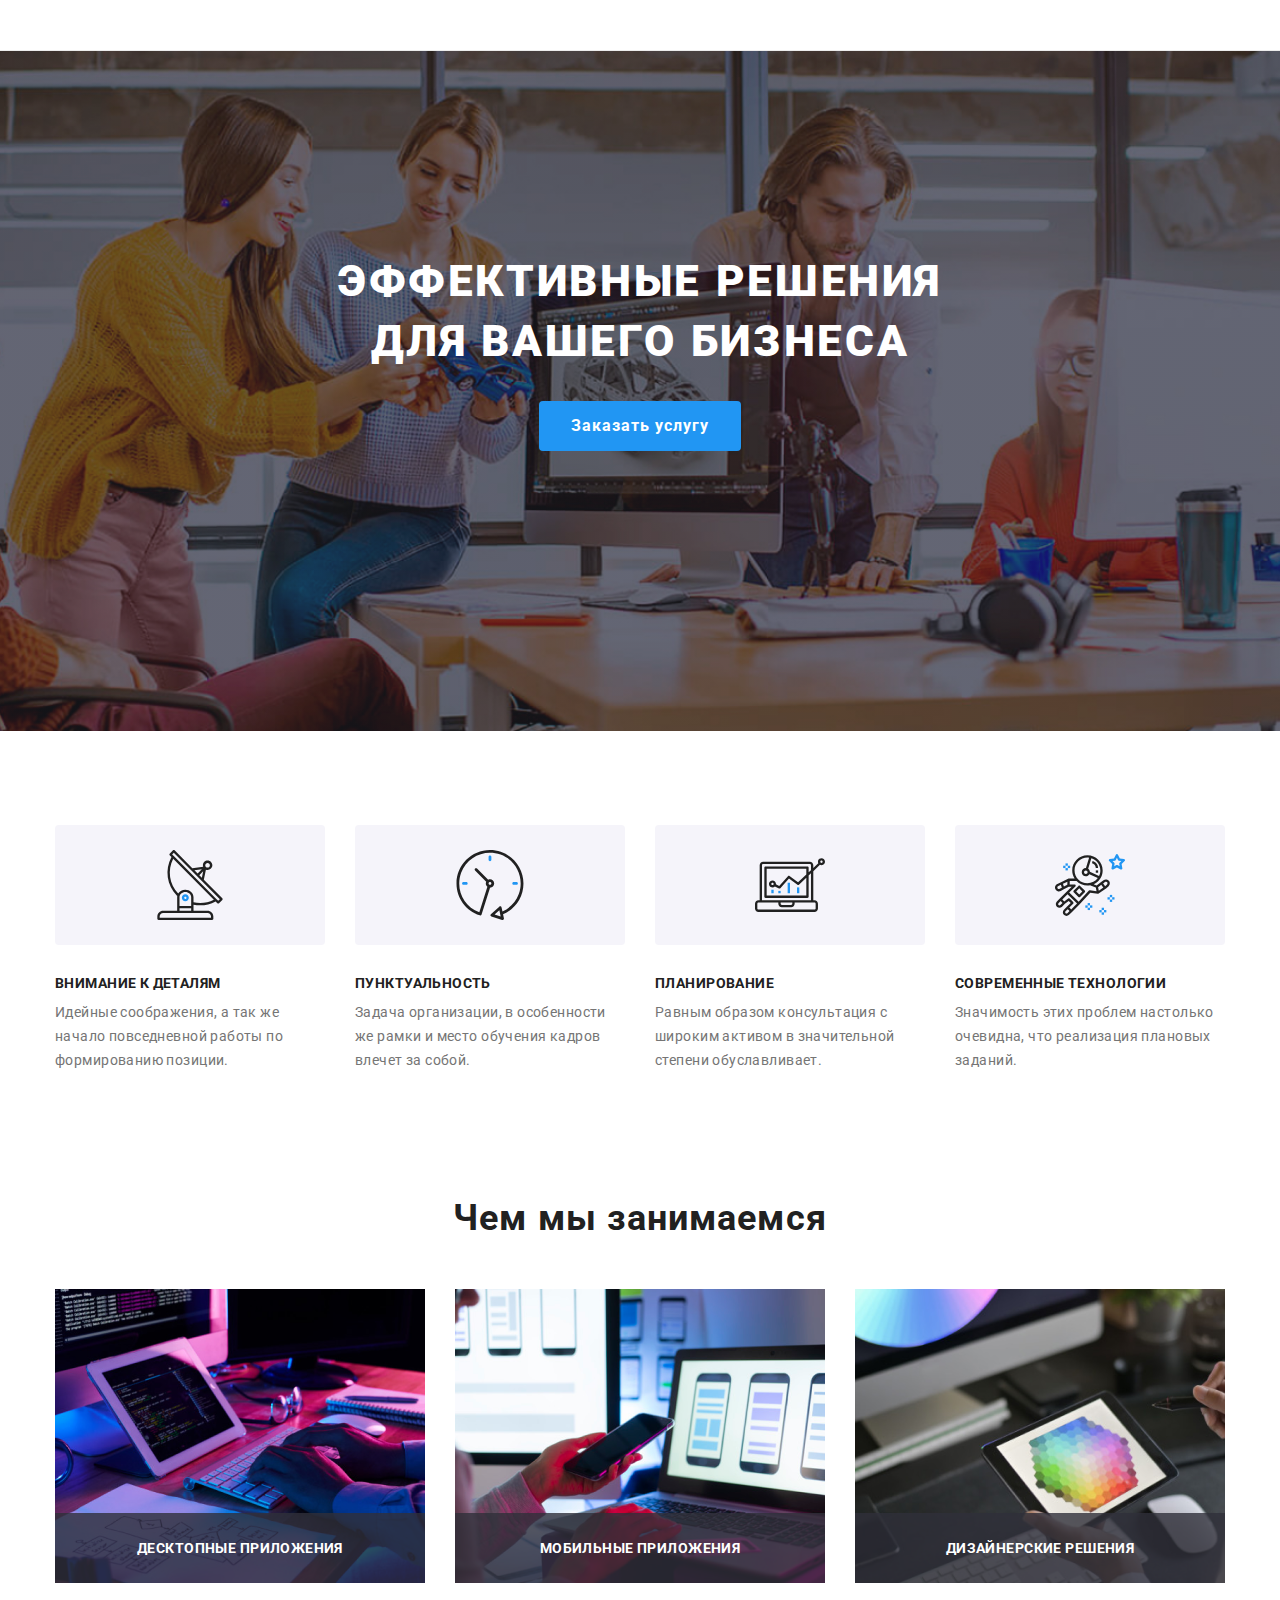
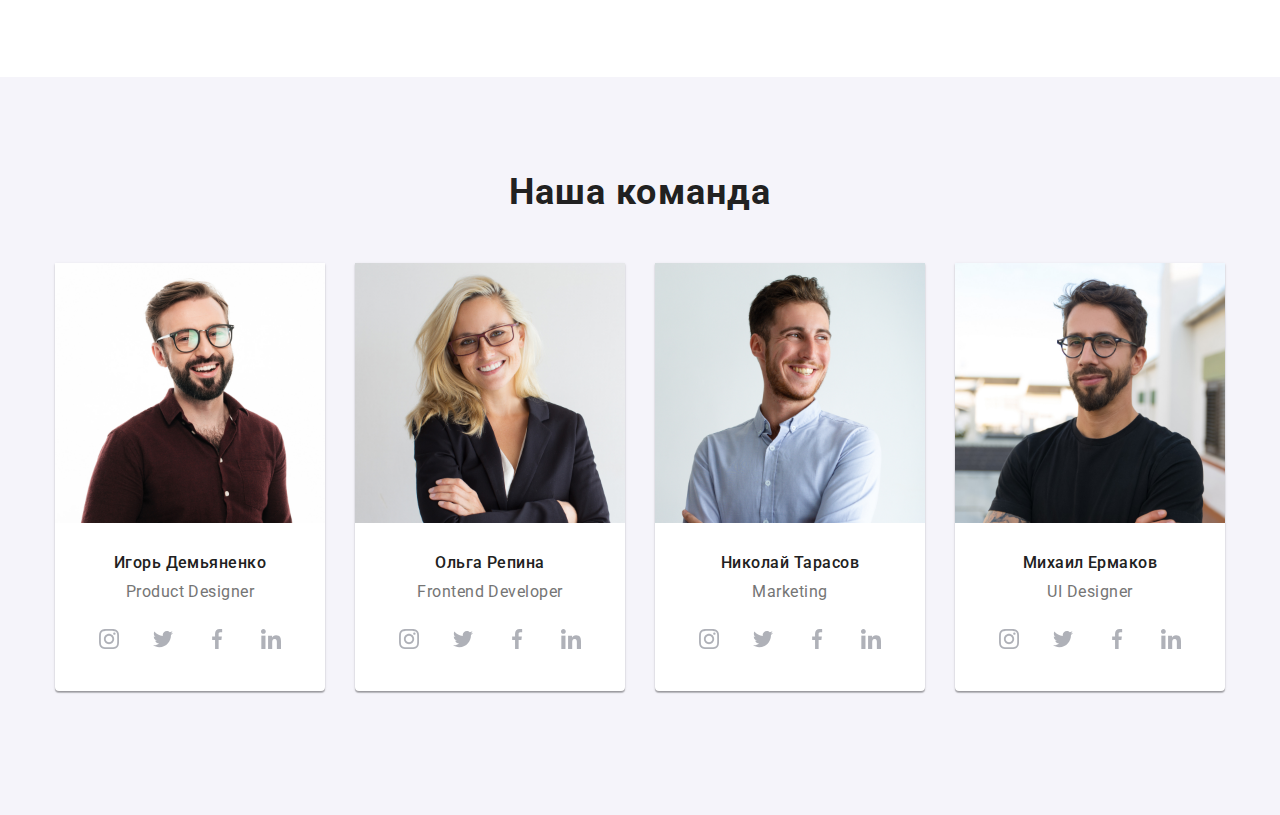
==== commit 5906bf1b: "add team адаптация" ====
--- a/index.html
+++ b/index.html
@@ -103,13 +103,13 @@
         </section>
 
         <!-- Наша команда -->
-        <!-- <section class="team section">
+        <section class="team section">
             <div class="container ">
             <h2 class="team__title">Наша команда</h2>
                 <div class="team__items">
                 <ul class="list team__list">
                 <li class="team__subtitle">
-                    <img src="./img/team1.jpg" alt="Фото Игорь Демьяненко" width="270" height="260">
+                    <img src="./img/team1.jpg" alt="Фото Игорь Демьяненко" width="270" height="260" class="img_size">
                     <div class="team-container">
                     <h3 class="team__name">Игорь Демьяненко</h3>
                     <p lang="en" class="team__prof">Product Designer</p>
@@ -138,7 +138,7 @@
                     </div>
                 </li>
                 <li class="team__subtitle">
-                    <img src="./img/team2.jpg" alt="Фото Ольга Репина" width="270" height="260">
+                    <img src="./img/team2.jpg" alt="Фото Ольга Репина" width="270" height="260" class="img_size">
                     <div class="team-container">
                     <h3 class="team__name">Ольга Репина</h3>
                     <p lang="en" class="team__prof">Frontend Developer</p>
@@ -167,7 +167,7 @@
                     </div>
                 </li>
                 <li class="team__subtitle">
-                    <img src="./img/team3.jpg" alt="Фото иколай Тарасовды" width="270" height="260">
+                    <img src="./img/team3.jpg" alt="Фото иколай Тарасовды" width="270" height="260" class="img_size">
                     <div class="team-container">
                     <h3 class="team__name">Николай Тарасов</h3>
                     <p lang="en" class="team__prof">Marketing</p>
@@ -196,7 +196,7 @@
                     </div>
                 </li>
                 <li class="team__subtitle">
-                    <img src="./img/team4.jpg" alt="Фото Михаил Ермаков" width="270" height="260">
+                    <img src="./img/team4.jpg" alt="Фото Михаил Ермаков" width="270" height="260" class="img_size">
                     <div class="team-container">
                     <h3 class="team__name">Михаил Ермаков</h3>
                     <p lang="en" class="team__prof">UI Designer</p>
@@ -231,7 +231,7 @@
                 </ul>
                 </div>
             </div>
-        </section> -->
+        </section>
 
         <!-- Постоянные клиенты -->
         <!-- <section class="section">
--- a/css/main.min.css
+++ b/css/main.min.css
@@ -1,2 +1,2 @@
-:root{--main-font: "Roboto", sans-serif;--secondary-font: "Raleway", sans-serif;--main-color-black: #212121;--main-color-grey: #757575;--accent-color-blue: #2196f3;--secondary-color-black: #000000;--accent-color-white: #ffffff;--secondary-color-white-transparence: rgb(255, 255, 255, 0.6);--btn-hover-color: #188ce8;--footer-bcg: #2f303a;--header-bcg: #ffffff;--team-bcg: #f5f4fa;--portfolio-bcg-btn-color: #f5f4fa;--portfolio-bcg-cards-color: #eeeeee;--line-header: #ececec}.visually-hidden{position:absolute;width:1px;height:1px;margin:-1px;border:0;padding:0;white-space:nowrap;-webkit-clip-path:inset(100%);clip-path:inset(100%);overflow:hidden}body{font-family:var(--main-font)}.list{list-style-type:none}h1,h2,h3,h4,h5,h6,p{margin:0%}ul{margin:0%;padding:0%}.container{padding:0 15px;width:100%}@media screen and (min-width: 480px){.container{max-width:480px;margin:0 auto}}@media screen and (min-width: 768px){.container{max-width:768px}}@media screen and (min-width: 1200px){.container{max-width:1200px}}.section{padding-bottom:94px;padding-top:94px}.active-page{color:var(--accent-color-blue)}.active-page{position:relative}.active-page::after{content:"";display:inline-block;width:100%;position:absolute;height:4px;background-color:var(--accent-color-blue);bottom:-32px;left:0px;border-radius:2px}img{display:block}header{background:var(--header-bcg)}.header{display:-webkit-box;display:-ms-flexbox;display:flex;-webkit-box-align:center;-ms-flex-align:center;align-items:center;border-bottom:1px solid var(--line-header)}.site-nav{display:-webkit-box;display:-ms-flexbox;display:flex;-webkit-box-align:center;-ms-flex-align:center;align-items:center}.header .container{display:-webkit-box;display:-ms-flexbox;display:flex;-webkit-box-align:center;-ms-flex-align:center;align-items:center;padding-top:25px;padding-bottom:25px}.header .logo{margin-right:93px}.site-nav__items{display:-webkit-box;display:-ms-flexbox;display:flex}.site-nav__link:hover,.site-nav__link:focus{color:var(--accent-color-blue)}.site-nav__item:not(:last-child){margin-right:50px}.site-nav__link{text-decoration:none;color:var(--main-color-black);font-size:14px;font-weight:500;line-height:1.143;letter-spacing:0.02em;-webkit-transition:color 250ms cubic-bezier(0.4, 0, 0.2, 1);transition:color 250ms cubic-bezier(0.4, 0, 0.2, 1)}.site-nav__contacts{color:var(--main-color-grey);font-size:14px;font-weight:500;line-height:1.143;letter-spacing:0.02em;text-decoration:none;display:-webkit-box;display:-ms-flexbox;display:flex;-webkit-box-align:center;-ms-flex-align:center;align-items:center;padding:2px 0px;-webkit-transition:color 250ms cubic-bezier(0.4, 0, 0.2, 1);transition:color 250ms cubic-bezier(0.4, 0, 0.2, 1)}.site-nav__contacts:hover,.site-nav__contacts:focus{color:var(--accent-color-blue)}.contacts{display:-webkit-box;display:-ms-flexbox;display:flex;font-style:normal}.nav-adress{margin-left:auto}.nav-contacts__item:not(:last-child){margin-right:50px}.mail__icon{width:16px;height:12px;fill:var(--main-color-grey);cursor:pointer;margin-right:10px}.site-nav__contacts:hover .mail__icon,.site-nav__contacts:focus .mail__icon{fill:var(--accent-color-blue)}.mail__icon:hover,.mail__icon:focus{fill:var(--accent-color-blue)}.logo{font-family:var(--secondary-font);font-size:26px;font-weight:700;line-height:1.192;color:var(--secondary-color-black);text-decoration:none;letter-spacing:0.03em}.logo__wrap{color:var(--accent-color-blue)}.tel{width:10px;height:16px;margin-bottom:1px}footer{background-color:var(--footer-bcg)}.footer{padding-top:60px;padding-bottom:60px}.footer__items{font-style:normal;display:block}.footer__items:not(:last-child){margin-bottom:9px}.footer__adress{margin-top:20px;width:231px}.footer__contacts{font-family:var(--main-font);color:var(--secondary-color-white-transparence);text-decoration:none;font-size:14px;font-weight:400;line-height:1.714;letter-spacing:0.03em}.logo__footer{color:var(--accent-color-white)}.map{color:var(--accent-color-white)}.footer__social-links{display:block;margin-left:70px}.footer .container{display:-webkit-box;display:-ms-flexbox;display:flex}.footer-call{display:-webkit-box;display:-ms-flexbox;display:flex;color:var(--accent-color-white);font-size:14px;font-weight:700;line-height:1.143;letter-spacing:0.03em;text-transform:uppercase;margin-bottom:20px;padding-top:12px}.footer__link{display:-webkit-box;display:-ms-flexbox;display:flex}.footer__social-links .social-list__icon{fill:var(--accent-color-white)}.footer-call-form{margin-left:93px}.footer-call-form__text{font-size:14px;font-weight:700;line-height:1.143;letter-spacing:0.03em;text-transform:uppercase;color:var(--accent-color-white);padding-top:12px;display:block}.footer-call-form__container{display:-webkit-box;display:-ms-flexbox;display:flex;-webkit-box-align:center;-ms-flex-align:center;align-items:center;-webkit-box-pack:center;-ms-flex-pack:center;justify-content:center;padding-top:20px}.footer__input{width:358px;height:50px;border:1px solid rgba(255,255,255,0.3);-webkit-filter:drop-shadow(0px 4px 4px rgba(0,0,0,0.15));filter:drop-shadow(0px 4px 4px rgba(0,0,0,0.15));border-radius:4px;background-color:transparent;padding-left:16px;font-size:16px;line-height:1.25;letter-spacing:0.03em;color:rgba(255,255,255,0.6);margin-right:12px}.footer__input:hover,.footer__input:focus{outline:none}.footer__btn--send{-webkit-box-shadow:0px 4px 4px rgba(0,0,0,0.15);box-shadow:0px 4px 4px rgba(0,0,0,0.15);border-radius:4px;background-color:var(--accent-color-blue);font-size:16px;font-weight:700;line-height:1.875;color:var(--accent-color-white);letter-spacing:0.06em;cursor:pointer;border-color:var(--accent-color-blue);padding:10px 28.5px;display:-webkit-box;display:-ms-flexbox;display:flex;-webkit-box-align:center;-ms-flex-align:center;align-items:center;-webkit-transition:250ms cubic-bezier(0.4, 0, 0.2, 1);transition:250ms cubic-bezier(0.4, 0, 0.2, 1)}.footer__btn--send:hover,.footer__btn--send:focus{background-color:var(--btn-hover-color);border-color:var(--btn-hover-color)}.footer__btn--send::after{content:"";width:24px;height:24px;background-color:var(--accent-color-blue);background-image:url(../img/icon_send.svg);display:-webkit-inline-box;display:-ms-inline-flexbox;display:inline-flex;margin-left:10px;-webkit-transition:250ms cubic-bezier(0.4, 0, 0.2, 1);transition:250ms cubic-bezier(0.4, 0, 0.2, 1)}.footer__btn--send:hover:after{background-color:var(--btn-hover-color)}.footer-form__field{display:-webkit-box;display:-ms-flexbox;display:flex;-webkit-box-align:center;-ms-flex-align:center;align-items:center;-webkit-box-pack:center;-ms-flex-pack:center;justify-content:center}.footer__social-links .social-link__list{background-color:rgba(255,255,255,0.1)}.hero{background-image:-webkit-gradient(linear, left top, left bottom, from(rgba(47,48,58,0.4)), to(rgba(47,48,58,0.4))),url(../../img/HeaderM_img@1x.jpg);background-image:linear-gradient(rgba(47,48,58,0.4), rgba(47,48,58,0.4)),url(../../img/HeaderM_img@1x.jpg);background-repeat:no-repeat;background-position:center top;padding-top:118px;padding-bottom:118px;background-size:480px 400px;margin-left:auto;margin-right:auto}.hero .container{text-align:center}.hero__text{font-family:var(--main-font);font-size:26px;font-weight:900;line-height:1.615;color:var(--accent-color-white);letter-spacing:0.06em;margin:auto;margin-bottom:30px;width:360px;height:84px;text-transform:uppercase}.hero__btn{background-color:var(--accent-color-blue);color:var(--accent-color-white);font-size:16px;font-weight:700;line-height:1.875;letter-spacing:0.06em;font-family:var(--main-font);min-width:200px;height:50px;border-radius:4px;border:none;padding:10px 32px;-webkit-transition:all 250ms cubic-bezier(0.4, 0, 0.2, 1);transition:all 250ms cubic-bezier(0.4, 0, 0.2, 1);-webkit-animation-duration:1000ms;animation-duration:1000ms;-webkit-animation-iteration-count:3;animation-iteration-count:3}.hero__btn:hover,.hero__btn:focus{background:var(--btn-hover-color);color:var(--accent-color-white);cursor:pointer}@media screen and (min-device-pixel-ratio: 2) and (min-width: 480px), screen and (min-resolution: 192dbi) and (min-width: 480px), screen and (-webkit-min-device-pixel-ratio: 2) and (min-width: 480px), screen and (min-resolution: 2dppx) and (min-width: 480px){.hero{background-image:-webkit-gradient(linear, left top, left bottom, from(rgba(47,48,58,0.4)), to(rgba(47,48,58,0.4))),url(../../img/HeaderM_img@2x.jpg);background-image:linear-gradient(rgba(47,48,58,0.4), rgba(47,48,58,0.4)),url(../../img/HeaderM_img@2x.jpg)}}@media screen and (min-width: 768px){.hero{background-image:-webkit-gradient(linear, left top, left bottom, from(rgba(47,48,58,0.4)), to(rgba(47,48,58,0.4))),url(../../img/HeaderT_img@1x.jpg);background-image:linear-gradient(rgba(47,48,58,0.4), rgba(47,48,58,0.4)),url(../../img/HeaderT_img@1x.jpg);background-repeat:no-repeat;background-position:center top;padding-top:118px;padding-bottom:198px;background-size:768px 400px;margin-left:auto;margin-right:auto}.hero .container{text-align:center}.hero__text{font-family:var(--main-font);font-size:26px;font-weight:900;line-height:1.615;color:var(--accent-color-white);letter-spacing:0.06em;margin:auto;margin-bottom:30px;width:360px;height:84px;text-transform:uppercase}.hero__btn{background-color:var(--accent-color-blue);color:var(--accent-color-white);font-size:16px;font-weight:700;line-height:1.875;letter-spacing:0.06em;font-family:var(--main-font);min-width:200px;height:50px;border-radius:4px;border:none;padding:10px 32px;-webkit-transition:all 250ms cubic-bezier(0.4, 0, 0.2, 1);transition:all 250ms cubic-bezier(0.4, 0, 0.2, 1);-webkit-animation-duration:1000ms;animation-duration:1000ms;-webkit-animation-iteration-count:3;animation-iteration-count:3}.hero__btn:hover,.hero__btn:focus{background:var(--btn-hover-color);color:var(--accent-color-white);cursor:pointer}}@media screen and (min-device-pixel-ratio: 2) and (min-width: 768px), screen and (min-resolution: 192dbi) and (min-width: 768px), screen and (-webkit-min-device-pixel-ratio: 2) and (min-width: 768px), screen and (min-resolution: 2dppx) and (min-width: 768px){.hero{background-image:-webkit-gradient(linear, left top, left bottom, from(rgba(47,48,58,0.4)), to(rgba(47,48,58,0.4))),url(../../img/HeaderT_img@2x.jpg);background-image:linear-gradient(rgba(47,48,58,0.4), rgba(47,48,58,0.4)),url(../../img/HeaderT_img@2x.jpg)}}@media screen and (min-width: 1200px){.hero{background:var(--footer-bcg);padding-top:200px;padding-bottom:280px;background-image:-webkit-gradient(linear, left top, left bottom, from(rgba(47,48,58,0.4)), to(rgba(47,48,58,0.4))),url("../../img/HeaderD_img@1x.jpg");background-image:linear-gradient(rgba(47,48,58,0.4), rgba(47,48,58,0.4)),url("../../img/HeaderD_img@1x.jpg");background-repeat:no-repeat;max-width:1600px;background-size:cover;background-position:center;margin-left:auto;margin-right:auto}.hero .container{text-align:center}.hero__text{font-family:var(--main-font);font-size:44px;font-weight:900;line-height:1.364;color:var(--accent-color-white);letter-spacing:0.06em;text-transform:uppercase;width:696px;height:120px;margin:auto;margin-bottom:30px}.hero__btn{background-color:var(--accent-color-blue);color:var(--accent-color-white);font-size:16px;font-weight:700;line-height:1.875;letter-spacing:0.06em;font-family:var(--main-font);min-width:200px;height:50px;border-radius:4px;border:none;padding:10px 32px;-webkit-transition:all 250ms cubic-bezier(0.4, 0, 0.2, 1);transition:all 250ms cubic-bezier(0.4, 0, 0.2, 1);-webkit-animation-duration:1000ms;animation-duration:1000ms;-webkit-animation-iteration-count:3;animation-iteration-count:3}.hero__btn:hover,.hero__btn:focus{background:var(--btn-hover-color);color:var(--accent-color-white);cursor:pointer}}@media screen and (min-device-pixel-ratio: 2) and (min-width: 1200px), screen and (min-resolution: 192dbi) and (min-width: 1200px), screen and (-webkit-min-device-pixel-ratio: 2) and (min-width: 1200px), screen and (min-resolution: 2dppx) and (min-width: 1200px){.hero{background-image:-webkit-gradient(linear, left top, left bottom, from(rgba(47,48,58,0.4)), to(rgba(47,48,58,0.4))),url(../../img/HeaderD_img@2x.jpg);background-image:linear-gradient(rgba(47,48,58,0.4), rgba(47,48,58,0.4)),url(../../img/HeaderD_img@2x.jpg)}}.advantages{background:var(--header-bcg)}.advantages-items{width:450px;margin-bottom:30px}.advantages-items__title{color:var(--main-color-black);font-size:14px;font-weight:700;line-height:1.143;letter-spacing:0.03em;text-transform:uppercase;margin-bottom:10px;text-align:center}.advantages-items__text{color:var(--main-color-grey);font-size:14px;font-weight:400;line-height:1.714;letter-spacing:0.03em}@media screen and (min-width: 768px){.advantages-items{width:354px;margin-bottom:30px}.advantages-items:nth-child(2n+1){margin-right:30px}.advantages-items__title{color:var(--main-color-black);font-size:14px;font-weight:700;line-height:1.143;letter-spacing:0.03em;text-transform:uppercase;margin-bottom:10px;text-align:start}.advantages-items__text{color:var(--main-color-grey);font-size:14px;font-weight:400;line-height:1.714;letter-spacing:0.03em}.advantages__list{display:-webkit-box;display:-ms-flexbox;display:flex;-ms-flex-wrap:wrap;flex-wrap:wrap}}@media screen and (min-width: 1200px){.advantages-items{width:270px}.advantages-items:not(:last-child){margin-right:30px}__title{color:var(--main-color-black);font-size:14px;font-weight:700;line-height:1.143;letter-spacing:0.03em;text-transform:uppercase;margin-bottom:10px}__text{color:var(--main-color-grey);font-size:14px;font-weight:400;line-height:1.714;letter-spacing:0.03em}}@media screen and (max-width: 1199px){.activity{display:none}}@media screen and (min-width: 1200px){.activity{background:var(--header-bcg);padding-bottom:94px}.activity__list{display:-webkit-box;display:-ms-flexbox;display:flex;-webkit-box-align:center;-ms-flex-align:center;align-items:center;-webkit-box-pack:center;-ms-flex-pack:center;justify-content:center}.activity__title{color:var(--main-color-black);font-size:36px;font-weight:700;line-height:1.167;letter-spacing:0.03em;text-align:center;margin-bottom:50px}.activity__text{position:absolute;padding-top:27px;padding-bottom:27px;background:rgba(47,48,58,0.8);font-size:14px;font-weight:700;line-height:1.143;text-align:center;letter-spacing:0.03em;color:var(--accent-color-white);text-transform:uppercase;bottom:0;width:100%}.activity__item{position:relative}.activity__item:not(:last-child){margin-right:30px}}.team{background:var(--team-bcg)}.team__subtitle{background:var(--header-bcg);text-align:center;border-radius:0px 0px 4px 4px;-webkit-box-shadow:0px 1px 3px rgba(0,0,0,0.12),0px 1px 1px rgba(0,0,0,0.14),0px 2px 1px rgba(0,0,0,0.2);box-shadow:0px 1px 3px rgba(0,0,0,0.12),0px 1px 1px rgba(0,0,0,0.14),0px 2px 1px rgba(0,0,0,0.2)}.team__subtitle:not(:last-child){margin-right:30px}.team__title{margin-bottom:50px;text-align:center}.team__list{display:-webkit-box;display:-ms-flexbox;display:flex;-webkit-box-align:center;-ms-flex-align:center;align-items:center;-webkit-box-pack:center;-ms-flex-pack:center;justify-content:center}.team__name{color:var(--main-color-black);font-size:16px;font-weight:500;line-height:1.188;letter-spacing:0.03em;margin-bottom:10px}.team__prof{color:var(--main-color-grey);font-size:16px;font-weight:400;line-height:1.188;letter-spacing:0.03em}.team-container{padding:30px 32px}.team .container .team__title{color:var(--main-color-black);font-size:36px;font-weight:700;line-height:1.167;letter-spacing:0.03em}.social-link__list{display:-webkit-box;display:-ms-flexbox;display:flex;-webkit-box-pack:center;-ms-flex-pack:center;justify-content:center;-webkit-box-align:center;-ms-flex-align:center;align-items:center;width:44px;height:44px;background-color:var(--accent-color-white);border-radius:50%;cursor:pointer;-webkit-transition:all 250ms cubic-bezier(0.4, 0, 0.2, 1);transition:all 250ms cubic-bezier(0.4, 0, 0.2, 1)}.social-link__list:hover,.social-link__list:focus{background-color:var(--accent-color-blue)}.social-link__list:hover .social-list__icon,.social-link__list:focus .social-list__icon{fill:var(--accent-color-white)}.social-link{display:-webkit-box;display:-ms-flexbox;display:flex;-webkit-box-pack:center;-ms-flex-pack:center;justify-content:center;margin-top:16px}.social-list__icon{width:20px;height:20px;fill:var(--color1, #afb1b8)}.social-list:not(:last-child){margin-right:10px}.advantages-items::before{content:"";display:block;height:120px;margin-bottom:30px;border-radius:4px;background-color:var(--team-bcg);background-repeat:no-repeat;background-position:center}.icon__antenna::before{background-image:url("../img/antenna.svg")}.icon__clock::before{background-image:url("../img/clock.svg")}.icon__daigram::before{background-image:url("../img/diagram.svg")}.icon__astronaut::before{background-image:url("../img/astronaut.svg")}.clients-title{font-size:36px;line-height:1.167;text-align:center;letter-spacing:0.03em;color:var(--main-color-black);margin-bottom:50px}.clients-links{display:-webkit-box;display:-ms-flexbox;display:flex;-webkit-box-pack:center;-ms-flex-pack:center;justify-content:center}.clients-list{display:-webkit-box;display:-ms-flexbox;display:flex;-webkit-box-pack:center;-ms-flex-pack:center;justify-content:center;width:170px;height:90px;border:solid 1px #afb1b8;border-radius:4px;-webkit-box-align:center;-ms-flex-align:center;align-items:center;justify-content:center;cursor:pointer;-webkit-transition:all 250ms cubic-bezier(0.4, 0, 0.2, 1);transition:all 250ms cubic-bezier(0.4, 0, 0.2, 1)}.clients-list:not(:last-child){margin-right:30px}.clients-list__icon{-webkit-transition:all 250ms cubic-bezier(0.4, 0, 0.2, 1);transition:all 250ms cubic-bezier(0.4, 0, 0.2, 1)}.logo-1{width:44.27px;height:49.23px;fill:var(--color1, #afb1b8)}.clients-link__list .logo-1{width:44.27px;height:49.23px;fill:var(--color1, #afb1b8)}.logo-2{width:40px;height:52px;fill:var(--color1, #afb1b8)}.logo-3{width:41px;height:42.6px;fill:var(--color1, #afb1b8)}.logo-4{width:79.66px;height:42.02px;fill:var(--color1, #afb1b8)}.logo-5{width:59px;height:47px;fill:var(--color1, #afb1b8)}.logo-6{width:88.48px;height:45.44px;fill:var(--color1, #afb1b8)}.clients-list:hover,.clients-container-link:focus .clients-list{border-color:var(--accent-color-blue)}.clients-list:hover .clients-list__icon,.clients-link__list:focus .clients-list__icon{fill:var(--accent-color-blue)}.clients-container-link{-webkit-transition:all 1250ms cubic-bezier(0.4, 0, 0.2, 1);transition:all 1250ms cubic-bezier(0.4, 0, 0.2, 1);display:inline-block}.backdrop{position:fixed;top:0;left:0;background-color:rgba(0,0,0,0.2);width:100%;height:100%;-webkit-transition:all 500ms linear;transition:all 500ms linear}.is-hidden{opacity:0;visibility:hidden;pointer-events:none}.backdrop.is-hidden .modal{-webkit-transform:scale(0);transform:scale(0);-webkit-transition:-webkit-transform 500ms linear 0ms;transition:-webkit-transform 500ms linear 0ms;transition:transform 500ms linear 0ms;transition:transform 500ms linear 0ms, -webkit-transform 500ms linear 0ms}.backdrop.is-hidden{-webkit-transition:all 500ms linear 500ms;transition:all 500ms linear 500ms}.modal{position:absolute;top:50%;left:50%;-webkit-transform:translate(-50%, -50%) scale(1);transform:translate(-50%, -50%) scale(1);-webkit-transition:-webkit-transform 500ms linear 250ms;transition:-webkit-transform 500ms linear 250ms;transition:transform 500ms linear 250ms;transition:transform 500ms linear 250ms, -webkit-transform 500ms linear 250ms;width:528px;min-height:581px;background-color:var(--accent-color-white);-webkit-box-shadow:0px 1px 3px rgba(0,0,0,0.12),0px 1px 1px rgba(0,0,0,0.14),0px 2px 1px rgba(0,0,0,0.2);box-shadow:0px 1px 3px rgba(0,0,0,0.12),0px 1px 1px rgba(0,0,0,0.14),0px 2px 1px rgba(0,0,0,0.2);border-radius:4px;padding:40px}.close-btn{position:absolute;top:8px;right:8px;width:30px;height:30px;display:-webkit-box;display:-ms-flexbox;display:flex;-webkit-box-pack:center;-ms-flex-pack:center;justify-content:center;-webkit-box-align:center;-ms-flex-align:center;align-items:center;cursor:pointer;background-color:var(--accent-color-white);border:1px solid rgba(0,0,0,0.1);border-radius:50%}.close-btn::before{content:"";width:18px;height:18px}.close::before{background-image:url("../img/Vector.svg");background-repeat:no-repeat;background-position:center;fill:var(--main-color-black)}.close:hover:before,.close:focus:before{fill:var(--accent-color-blue);background-image:url("../img/Vector_2.svg")}.form__title{color:var(--main-color-black);font-size:20px;font-weight:700;line-height:1.15;text-align:center;letter-spacing:0.03em;width:448px;height:23px;margin-bottom:12px}.form__field{margin-bottom:10px}.form__icon{position:absolute;top:50%;left:12px;-webkit-transform:translateY(-50%);transform:translateY(-50%);display:block;width:18px;height:18px;-webkit-transition:250ms cubic-bezier(0.4, 0, 0.2, 1);transition:250ms cubic-bezier(0.4, 0, 0.2, 1)}.modal-form{display:-webkit-box;display:-ms-flexbox;display:flex;-webkit-box-orient:vertical;-webkit-box-direction:normal;-ms-flex-direction:column;flex-direction:column}.modal__input{width:100%;height:40px;border:1px solid rgba(33,33,33,0.2);border-radius:4px;padding:0px 0px 0px 42px;margin-top:4px;-webkit-transition:border-color 250ms cubic-bezier(0.4, 0, 0.2, 1);transition:border-color 250ms cubic-bezier(0.4, 0, 0.2, 1)}.modal__input:focus{outline:none;border-color:var(--accent-color-blue)}.modal__input:focus+.form__icon{fill:var(--accent-color-blue)}.modal__label{font-size:12px;line-height:1.167;letter-spacing:0.01em;font-weight:normal;color:var(--main-color-grey)}.modal-form__wrapper{position:relative}.comment{width:100%;height:120px;border:1px solid rgba(33,33,33,0.2);border-radius:4px;padding:12px 16px;margin-top:4px;resize:none}.comment:focus{outline:none;border-color:var(--accent-color-blue);-webkit-transition:250ms cubic-bezier(0.4, 0, 0.2, 1);transition:250ms cubic-bezier(0.4, 0, 0.2, 1)}.label-comment{font-size:12px;line-height:1.167;letter-spacing:0.01em;color:var(--main-color-grey)}.modal-form__policy:checked+.label-policy::before{background-image:url(../img/icon_check.svg);background-position:center;background-color:var(--accent-color-blue);border-color:var(--accent-color-blue)}.label-policy{font-size:14px;line-height:1.714;letter-spacing:0.03em;color:var(--main-color-grey);width:400px;height:24px}.label-policy::before{content:"";display:-webkit-inline-box;display:-ms-inline-flexbox;display:inline-flex;width:16px;height:15px;border:var(--main-color-black) solid 2px;border-radius:2px;margin-right:7px}.policy-link{color:var(--accent-color-blue)}.checkbox{margin-top:10px;margin-bottom:20px}.modal__btn--send{font-size:16px;font-weight:700;line-height:1.875;width:200px;height:50px;padding:10px 55px;cursor:pointer;color:var(--accent-color-white);background-color:var(--accent-color-blue);letter-spacing:0.06em;-webkit-box-shadow:0px 4px 4px rgba(0,0,0,0.15);box-shadow:0px 4px 4px rgba(0,0,0,0.15);border-radius:4px;border:none;margin:0 auto;-webkit-transition:250ms cubic-bezier(0.4, 0, 0.2, 1);transition:250ms cubic-bezier(0.4, 0, 0.2, 1)}.modal__btn--send:hover,.modal__btn--send:focus{-webkit-box-shadow:0px 4px 4px rgba(0,0,0,0.15);box-shadow:0px 4px 4px rgba(0,0,0,0.15);background-color:var(--btn-hover-color);border-color:var(--btn-hover-color);outline:none}
+:root{--main-font: "Roboto", sans-serif;--secondary-font: "Raleway", sans-serif;--main-color-black: #212121;--main-color-grey: #757575;--accent-color-blue: #2196f3;--secondary-color-black: #000000;--accent-color-white: #ffffff;--secondary-color-white-transparence: rgb(255, 255, 255, 0.6);--btn-hover-color: #188ce8;--footer-bcg: #2f303a;--header-bcg: #ffffff;--team-bcg: #f5f4fa;--portfolio-bcg-btn-color: #f5f4fa;--portfolio-bcg-cards-color: #eeeeee;--line-header: #ececec}.visually-hidden{position:absolute;width:1px;height:1px;margin:-1px;border:0;padding:0;white-space:nowrap;-webkit-clip-path:inset(100%);clip-path:inset(100%);overflow:hidden}body{font-family:var(--main-font)}.list{list-style-type:none}h1,h2,h3,h4,h5,h6,p{margin:0%}ul{margin:0%;padding:0%}.container{padding:0 15px;width:100%}@media screen and (min-width: 480px){.container{max-width:480px;margin:0 auto}}@media screen and (min-width: 768px){.container{max-width:768px}}@media screen and (min-width: 1200px){.container{max-width:1200px}}.section{padding-bottom:60px;padding-top:60px}@media screen and (min-width: 1200px){.section{padding-bottom:94px;padding-top:94px}}.active-page{color:var(--accent-color-blue)}.active-page{position:relative}.active-page::after{content:"";display:inline-block;width:100%;position:absolute;height:4px;background-color:var(--accent-color-blue);bottom:-32px;left:0px;border-radius:2px}@media screen and (min-width: 1200px){img{display:block}}header{background:var(--header-bcg)}.header{display:-webkit-box;display:-ms-flexbox;display:flex;-webkit-box-align:center;-ms-flex-align:center;align-items:center;border-bottom:1px solid var(--line-header)}.site-nav{display:-webkit-box;display:-ms-flexbox;display:flex;-webkit-box-align:center;-ms-flex-align:center;align-items:center}.header .container{display:-webkit-box;display:-ms-flexbox;display:flex;-webkit-box-align:center;-ms-flex-align:center;align-items:center;padding-top:25px;padding-bottom:25px}.header .logo{margin-right:93px}.site-nav__items{display:-webkit-box;display:-ms-flexbox;display:flex}.site-nav__link:hover,.site-nav__link:focus{color:var(--accent-color-blue)}.site-nav__item:not(:last-child){margin-right:50px}.site-nav__link{text-decoration:none;color:var(--main-color-black);font-size:14px;font-weight:500;line-height:1.143;letter-spacing:0.02em;-webkit-transition:color 250ms cubic-bezier(0.4, 0, 0.2, 1);transition:color 250ms cubic-bezier(0.4, 0, 0.2, 1)}.site-nav__contacts{color:var(--main-color-grey);font-size:14px;font-weight:500;line-height:1.143;letter-spacing:0.02em;text-decoration:none;display:-webkit-box;display:-ms-flexbox;display:flex;-webkit-box-align:center;-ms-flex-align:center;align-items:center;padding:2px 0px;-webkit-transition:color 250ms cubic-bezier(0.4, 0, 0.2, 1);transition:color 250ms cubic-bezier(0.4, 0, 0.2, 1)}.site-nav__contacts:hover,.site-nav__contacts:focus{color:var(--accent-color-blue)}.contacts{display:-webkit-box;display:-ms-flexbox;display:flex;font-style:normal}.nav-adress{margin-left:auto}.nav-contacts__item:not(:last-child){margin-right:50px}.mail__icon{width:16px;height:12px;fill:var(--main-color-grey);cursor:pointer;margin-right:10px}.site-nav__contacts:hover .mail__icon,.site-nav__contacts:focus .mail__icon{fill:var(--accent-color-blue)}.mail__icon:hover,.mail__icon:focus{fill:var(--accent-color-blue)}.logo{font-family:var(--secondary-font);font-size:26px;font-weight:700;line-height:1.192;color:var(--secondary-color-black);text-decoration:none;letter-spacing:0.03em}.logo__wrap{color:var(--accent-color-blue)}.tel{width:10px;height:16px;margin-bottom:1px}footer{background-color:var(--footer-bcg)}.footer{padding-top:60px;padding-bottom:60px}.footer__items{font-style:normal;display:block}.footer__items:not(:last-child){margin-bottom:9px}.footer__adress{margin-top:20px;width:231px}.footer__contacts{font-family:var(--main-font);color:var(--secondary-color-white-transparence);text-decoration:none;font-size:14px;font-weight:400;line-height:1.714;letter-spacing:0.03em}.logo__footer{color:var(--accent-color-white)}.map{color:var(--accent-color-white)}.footer__social-links{display:block;margin-left:70px}.footer .container{display:-webkit-box;display:-ms-flexbox;display:flex}.footer-call{display:-webkit-box;display:-ms-flexbox;display:flex;color:var(--accent-color-white);font-size:14px;font-weight:700;line-height:1.143;letter-spacing:0.03em;text-transform:uppercase;margin-bottom:20px;padding-top:12px}.footer__link{display:-webkit-box;display:-ms-flexbox;display:flex}.footer__social-links .social-list__icon{fill:var(--accent-color-white)}.footer-call-form{margin-left:93px}.footer-call-form__text{font-size:14px;font-weight:700;line-height:1.143;letter-spacing:0.03em;text-transform:uppercase;color:var(--accent-color-white);padding-top:12px;display:block}.footer-call-form__container{display:-webkit-box;display:-ms-flexbox;display:flex;-webkit-box-align:center;-ms-flex-align:center;align-items:center;-webkit-box-pack:center;-ms-flex-pack:center;justify-content:center;padding-top:20px}.footer__input{width:358px;height:50px;border:1px solid rgba(255,255,255,0.3);-webkit-filter:drop-shadow(0px 4px 4px rgba(0,0,0,0.15));filter:drop-shadow(0px 4px 4px rgba(0,0,0,0.15));border-radius:4px;background-color:transparent;padding-left:16px;font-size:16px;line-height:1.25;letter-spacing:0.03em;color:rgba(255,255,255,0.6);margin-right:12px}.footer__input:hover,.footer__input:focus{outline:none}.footer__btn--send{-webkit-box-shadow:0px 4px 4px rgba(0,0,0,0.15);box-shadow:0px 4px 4px rgba(0,0,0,0.15);border-radius:4px;background-color:var(--accent-color-blue);font-size:16px;font-weight:700;line-height:1.875;color:var(--accent-color-white);letter-spacing:0.06em;cursor:pointer;border-color:var(--accent-color-blue);padding:10px 28.5px;display:-webkit-box;display:-ms-flexbox;display:flex;-webkit-box-align:center;-ms-flex-align:center;align-items:center;-webkit-transition:250ms cubic-bezier(0.4, 0, 0.2, 1);transition:250ms cubic-bezier(0.4, 0, 0.2, 1)}.footer__btn--send:hover,.footer__btn--send:focus{background-color:var(--btn-hover-color);border-color:var(--btn-hover-color)}.footer__btn--send::after{content:"";width:24px;height:24px;background-color:var(--accent-color-blue);background-image:url(../img/icon_send.svg);display:-webkit-inline-box;display:-ms-inline-flexbox;display:inline-flex;margin-left:10px;-webkit-transition:250ms cubic-bezier(0.4, 0, 0.2, 1);transition:250ms cubic-bezier(0.4, 0, 0.2, 1)}.footer__btn--send:hover:after{background-color:var(--btn-hover-color)}.footer-form__field{display:-webkit-box;display:-ms-flexbox;display:flex;-webkit-box-align:center;-ms-flex-align:center;align-items:center;-webkit-box-pack:center;-ms-flex-pack:center;justify-content:center}.footer__social-links .social-link__list{background-color:rgba(255,255,255,0.1)}.hero{background-image:-webkit-gradient(linear, left top, left bottom, from(rgba(47,48,58,0.4)), to(rgba(47,48,58,0.4))),url(../../img/HeaderM_img@1x.jpg);background-image:linear-gradient(rgba(47,48,58,0.4), rgba(47,48,58,0.4)),url(../../img/HeaderM_img@1x.jpg);background-repeat:no-repeat;background-position:center top;padding-top:118px;padding-bottom:118px;background-size:480px 400px;margin-left:auto;margin-right:auto}.hero .container{text-align:center}.hero__text{font-family:var(--main-font);font-size:26px;font-weight:900;line-height:1.615;color:var(--accent-color-white);letter-spacing:0.06em;margin:auto;margin-bottom:30px;width:360px;height:84px;text-transform:uppercase}.hero__btn{background-color:var(--accent-color-blue);color:var(--accent-color-white);font-size:16px;font-weight:700;line-height:1.875;letter-spacing:0.06em;font-family:var(--main-font);min-width:200px;height:50px;border-radius:4px;border:none;padding:10px 32px;-webkit-transition:all 250ms cubic-bezier(0.4, 0, 0.2, 1);transition:all 250ms cubic-bezier(0.4, 0, 0.2, 1);-webkit-animation-duration:1000ms;animation-duration:1000ms;-webkit-animation-iteration-count:3;animation-iteration-count:3}.hero__btn:hover,.hero__btn:focus{background:var(--btn-hover-color);color:var(--accent-color-white);cursor:pointer}@media screen and (min-device-pixel-ratio: 2) and (min-width: 480px), screen and (min-resolution: 192dbi) and (min-width: 480px), screen and (-webkit-min-device-pixel-ratio: 2) and (min-width: 480px), screen and (min-resolution: 2dppx) and (min-width: 480px){.hero{background-image:-webkit-gradient(linear, left top, left bottom, from(rgba(47,48,58,0.4)), to(rgba(47,48,58,0.4))),url(../../img/HeaderM_img@2x.jpg);background-image:linear-gradient(rgba(47,48,58,0.4), rgba(47,48,58,0.4)),url(../../img/HeaderM_img@2x.jpg)}}@media screen and (min-width: 768px){.hero{background-image:-webkit-gradient(linear, left top, left bottom, from(rgba(47,48,58,0.4)), to(rgba(47,48,58,0.4))),url(../../img/HeaderT_img@1x.jpg);background-image:linear-gradient(rgba(47,48,58,0.4), rgba(47,48,58,0.4)),url(../../img/HeaderT_img@1x.jpg);background-repeat:no-repeat;background-position:center top;padding-top:118px;padding-bottom:198px;background-size:768px 400px;margin-left:auto;margin-right:auto}.hero .container{text-align:center}.hero__text{font-family:var(--main-font);font-size:26px;font-weight:900;line-height:1.615;color:var(--accent-color-white);letter-spacing:0.06em;margin:auto;margin-bottom:30px;width:360px;height:84px;text-transform:uppercase}.hero__btn{background-color:var(--accent-color-blue);color:var(--accent-color-white);font-size:16px;font-weight:700;line-height:1.875;letter-spacing:0.06em;font-family:var(--main-font);min-width:200px;height:50px;border-radius:4px;border:none;padding:10px 32px;-webkit-transition:all 250ms cubic-bezier(0.4, 0, 0.2, 1);transition:all 250ms cubic-bezier(0.4, 0, 0.2, 1);-webkit-animation-duration:1000ms;animation-duration:1000ms;-webkit-animation-iteration-count:3;animation-iteration-count:3}.hero__btn:hover,.hero__btn:focus{background:var(--btn-hover-color);color:var(--accent-color-white);cursor:pointer}}@media screen and (min-device-pixel-ratio: 2) and (min-width: 768px), screen and (min-resolution: 192dbi) and (min-width: 768px), screen and (-webkit-min-device-pixel-ratio: 2) and (min-width: 768px), screen and (min-resolution: 2dppx) and (min-width: 768px){.hero{background-image:-webkit-gradient(linear, left top, left bottom, from(rgba(47,48,58,0.4)), to(rgba(47,48,58,0.4))),url(../../img/HeaderT_img@2x.jpg);background-image:linear-gradient(rgba(47,48,58,0.4), rgba(47,48,58,0.4)),url(../../img/HeaderT_img@2x.jpg)}}@media screen and (min-width: 1200px){.hero{background:var(--footer-bcg);padding-top:200px;padding-bottom:280px;background-image:-webkit-gradient(linear, left top, left bottom, from(rgba(47,48,58,0.4)), to(rgba(47,48,58,0.4))),url("../../img/HeaderD_img@1x.jpg");background-image:linear-gradient(rgba(47,48,58,0.4), rgba(47,48,58,0.4)),url("../../img/HeaderD_img@1x.jpg");background-repeat:no-repeat;max-width:1600px;background-size:cover;background-position:center;margin-left:auto;margin-right:auto}.hero .container{text-align:center}.hero__text{font-family:var(--main-font);font-size:44px;font-weight:900;line-height:1.364;color:var(--accent-color-white);letter-spacing:0.06em;text-transform:uppercase;width:696px;height:120px;margin:auto;margin-bottom:30px}.hero__btn{background-color:var(--accent-color-blue);color:var(--accent-color-white);font-size:16px;font-weight:700;line-height:1.875;letter-spacing:0.06em;font-family:var(--main-font);min-width:200px;height:50px;border-radius:4px;border:none;padding:10px 32px;-webkit-transition:all 250ms cubic-bezier(0.4, 0, 0.2, 1);transition:all 250ms cubic-bezier(0.4, 0, 0.2, 1);-webkit-animation-duration:1000ms;animation-duration:1000ms;-webkit-animation-iteration-count:3;animation-iteration-count:3}.hero__btn:hover,.hero__btn:focus{background:var(--btn-hover-color);color:var(--accent-color-white);cursor:pointer}}@media screen and (min-device-pixel-ratio: 2) and (min-width: 1200px), screen and (min-resolution: 192dbi) and (min-width: 1200px), screen and (-webkit-min-device-pixel-ratio: 2) and (min-width: 1200px), screen and (min-resolution: 2dppx) and (min-width: 1200px){.hero{background-image:-webkit-gradient(linear, left top, left bottom, from(rgba(47,48,58,0.4)), to(rgba(47,48,58,0.4))),url(../../img/HeaderD_img@2x.jpg);background-image:linear-gradient(rgba(47,48,58,0.4), rgba(47,48,58,0.4)),url(../../img/HeaderD_img@2x.jpg)}}.advantages{background:var(--header-bcg)}.advantages-items{width:450px;margin-bottom:30px}.advantages-items__title{color:var(--main-color-black);font-size:14px;font-weight:700;line-height:1.143;letter-spacing:0.03em;text-transform:uppercase;margin-bottom:10px;text-align:center}.advantages-items__text{color:var(--main-color-grey);font-size:14px;font-weight:400;line-height:1.714;letter-spacing:0.03em}@media screen and (min-width: 768px){.advantages-items{width:354px;margin-bottom:30px}.advantages-items:nth-child(2n+1){margin-right:30px}.advantages-items__title{color:var(--main-color-black);font-size:14px;font-weight:700;line-height:1.143;letter-spacing:0.03em;text-transform:uppercase;margin-bottom:10px;text-align:start}.advantages-items__text{color:var(--main-color-grey);font-size:14px;font-weight:400;line-height:1.714;letter-spacing:0.03em}.advantages__list{display:-webkit-box;display:-ms-flexbox;display:flex;-ms-flex-wrap:wrap;flex-wrap:wrap}}@media screen and (min-width: 1200px){.advantages-items{width:270px}.advantages-items:not(:last-child){margin-right:30px}__title{color:var(--main-color-black);font-size:14px;font-weight:700;line-height:1.143;letter-spacing:0.03em;text-transform:uppercase;margin-bottom:10px}__text{color:var(--main-color-grey);font-size:14px;font-weight:400;line-height:1.714;letter-spacing:0.03em}}@media screen and (max-width: 1199px){.activity{display:none}}@media screen and (min-width: 1200px){.activity{background:var(--header-bcg);padding-bottom:94px}.activity__list{display:-webkit-box;display:-ms-flexbox;display:flex;-webkit-box-align:center;-ms-flex-align:center;align-items:center;-webkit-box-pack:center;-ms-flex-pack:center;justify-content:center}.activity__title{color:var(--main-color-black);font-size:36px;font-weight:700;line-height:1.167;letter-spacing:0.03em;text-align:center;margin-bottom:50px}.activity__text{position:absolute;padding-top:27px;padding-bottom:27px;background:rgba(47,48,58,0.8);font-size:14px;font-weight:700;line-height:1.143;text-align:center;letter-spacing:0.03em;color:var(--accent-color-white);text-transform:uppercase;bottom:0;width:100%}.activity__item{position:relative}.activity__item:not(:last-child){margin-right:30px}}.team{background:var(--team-bcg)}.team__subtitle{background:var(--header-bcg);text-align:center;border-radius:0px 0px 4px 4px;-webkit-box-shadow:0px 1px 3px rgba(0,0,0,0.12),0px 1px 1px rgba(0,0,0,0.14),0px 2px 1px rgba(0,0,0,0.2);box-shadow:0px 1px 3px rgba(0,0,0,0.12),0px 1px 1px rgba(0,0,0,0.14),0px 2px 1px rgba(0,0,0,0.2);margin-bottom:30px}.team__title{margin-bottom:30px;text-align:center}.team__name{color:var(--main-color-black);font-size:16px;font-weight:500;line-height:1.188;letter-spacing:0.03em;margin-bottom:10px}.team__prof{color:var(--main-color-grey);font-size:16px;font-weight:400;line-height:1.188;letter-spacing:0.03em}.team__list{text-align:center}.team-container{padding:30px 32px}.team .container .team__title{color:var(--main-color-black);font-size:36px;font-weight:700;line-height:1.167;letter-spacing:0.03em}.img_size{width:450px;height:460px}@media screen and (min-width: 768px){.team .img_size{width:354px;height:374px}.team__subtitle:not(2n+1){margin-right:30px}}@media screen and (min-width: 1200px){.team{background:var(--team-bcg)}.team .img_size{width:270px;height:260px}.team__subtitle{background:var(--header-bcg);text-align:center;border-radius:0px 0px 4px 4px;-webkit-box-shadow:0px 1px 3px rgba(0,0,0,0.12),0px 1px 1px rgba(0,0,0,0.14),0px 2px 1px rgba(0,0,0,0.2);box-shadow:0px 1px 3px rgba(0,0,0,0.12),0px 1px 1px rgba(0,0,0,0.14),0px 2px 1px rgba(0,0,0,0.2)}.team__subtitle:not(:last-child){margin-right:30px}.team__title{margin-bottom:50px;text-align:center}.team__list{display:-webkit-box;display:-ms-flexbox;display:flex;-webkit-box-align:center;-ms-flex-align:center;align-items:center;-webkit-box-pack:center;-ms-flex-pack:center;justify-content:center}.team__name{color:var(--main-color-black);font-size:16px;font-weight:500;line-height:1.188;letter-spacing:0.03em;margin-bottom:10px}.team__prof{color:var(--main-color-grey);font-size:16px;font-weight:400;line-height:1.188;letter-spacing:0.03em}.team-container{padding:30px 32px}.team .container .team__title{color:var(--main-color-black);font-size:36px;font-weight:700;line-height:1.167;letter-spacing:0.03em}}.social-link__list{display:-webkit-box;display:-ms-flexbox;display:flex;-webkit-box-pack:center;-ms-flex-pack:center;justify-content:center;-webkit-box-align:center;-ms-flex-align:center;align-items:center;width:44px;height:44px;background-color:var(--accent-color-white);border-radius:50%;cursor:pointer;-webkit-transition:all 250ms cubic-bezier(0.4, 0, 0.2, 1);transition:all 250ms cubic-bezier(0.4, 0, 0.2, 1)}.social-link__list:hover,.social-link__list:focus{background-color:var(--accent-color-blue)}.social-link__list:hover .social-list__icon,.social-link__list:focus .social-list__icon{fill:var(--accent-color-white)}.social-link{display:-webkit-box;display:-ms-flexbox;display:flex;-webkit-box-pack:center;-ms-flex-pack:center;justify-content:center;margin-top:16px}.social-list__icon{width:20px;height:20px;fill:var(--color1, #afb1b8)}.social-list:not(:last-child){margin-right:10px}.advantages-items::before{content:"";display:block;height:120px;margin-bottom:30px;border-radius:4px;background-color:var(--team-bcg);background-repeat:no-repeat;background-position:center}.icon__antenna::before{background-image:url("../img/antenna.svg")}.icon__clock::before{background-image:url("../img/clock.svg")}.icon__daigram::before{background-image:url("../img/diagram.svg")}.icon__astronaut::before{background-image:url("../img/astronaut.svg")}.clients-title{font-size:36px;line-height:1.167;text-align:center;letter-spacing:0.03em;color:var(--main-color-black);margin-bottom:50px}.clients-links{display:-webkit-box;display:-ms-flexbox;display:flex;-webkit-box-pack:center;-ms-flex-pack:center;justify-content:center}.clients-list{display:-webkit-box;display:-ms-flexbox;display:flex;-webkit-box-pack:center;-ms-flex-pack:center;justify-content:center;width:170px;height:90px;border:solid 1px #afb1b8;border-radius:4px;-webkit-box-align:center;-ms-flex-align:center;align-items:center;justify-content:center;cursor:pointer;-webkit-transition:all 250ms cubic-bezier(0.4, 0, 0.2, 1);transition:all 250ms cubic-bezier(0.4, 0, 0.2, 1)}.clients-list:not(:last-child){margin-right:30px}.clients-list__icon{-webkit-transition:all 250ms cubic-bezier(0.4, 0, 0.2, 1);transition:all 250ms cubic-bezier(0.4, 0, 0.2, 1)}.logo-1{width:44.27px;height:49.23px;fill:var(--color1, #afb1b8)}.clients-link__list .logo-1{width:44.27px;height:49.23px;fill:var(--color1, #afb1b8)}.logo-2{width:40px;height:52px;fill:var(--color1, #afb1b8)}.logo-3{width:41px;height:42.6px;fill:var(--color1, #afb1b8)}.logo-4{width:79.66px;height:42.02px;fill:var(--color1, #afb1b8)}.logo-5{width:59px;height:47px;fill:var(--color1, #afb1b8)}.logo-6{width:88.48px;height:45.44px;fill:var(--color1, #afb1b8)}.clients-list:hover,.clients-container-link:focus .clients-list{border-color:var(--accent-color-blue)}.clients-list:hover .clients-list__icon,.clients-link__list:focus .clients-list__icon{fill:var(--accent-color-blue)}.clients-container-link{-webkit-transition:all 1250ms cubic-bezier(0.4, 0, 0.2, 1);transition:all 1250ms cubic-bezier(0.4, 0, 0.2, 1);display:inline-block}.backdrop{position:fixed;top:0;left:0;background-color:rgba(0,0,0,0.2);width:100%;height:100%;-webkit-transition:all 500ms linear;transition:all 500ms linear}.is-hidden{opacity:0;visibility:hidden;pointer-events:none}.backdrop.is-hidden .modal{-webkit-transform:scale(0);transform:scale(0);-webkit-transition:-webkit-transform 500ms linear 0ms;transition:-webkit-transform 500ms linear 0ms;transition:transform 500ms linear 0ms;transition:transform 500ms linear 0ms, -webkit-transform 500ms linear 0ms}.backdrop.is-hidden{-webkit-transition:all 500ms linear 500ms;transition:all 500ms linear 500ms}.modal{position:absolute;top:50%;left:50%;-webkit-transform:translate(-50%, -50%) scale(1);transform:translate(-50%, -50%) scale(1);-webkit-transition:-webkit-transform 500ms linear 250ms;transition:-webkit-transform 500ms linear 250ms;transition:transform 500ms linear 250ms;transition:transform 500ms linear 250ms, -webkit-transform 500ms linear 250ms;width:528px;min-height:581px;background-color:var(--accent-color-white);-webkit-box-shadow:0px 1px 3px rgba(0,0,0,0.12),0px 1px 1px rgba(0,0,0,0.14),0px 2px 1px rgba(0,0,0,0.2);box-shadow:0px 1px 3px rgba(0,0,0,0.12),0px 1px 1px rgba(0,0,0,0.14),0px 2px 1px rgba(0,0,0,0.2);border-radius:4px;padding:40px}.close-btn{position:absolute;top:8px;right:8px;width:30px;height:30px;display:-webkit-box;display:-ms-flexbox;display:flex;-webkit-box-pack:center;-ms-flex-pack:center;justify-content:center;-webkit-box-align:center;-ms-flex-align:center;align-items:center;cursor:pointer;background-color:var(--accent-color-white);border:1px solid rgba(0,0,0,0.1);border-radius:50%}.close-btn::before{content:"";width:18px;height:18px}.close::before{background-image:url("../img/Vector.svg");background-repeat:no-repeat;background-position:center;fill:var(--main-color-black)}.close:hover:before,.close:focus:before{fill:var(--accent-color-blue);background-image:url("../img/Vector_2.svg")}.form__title{color:var(--main-color-black);font-size:20px;font-weight:700;line-height:1.15;text-align:center;letter-spacing:0.03em;width:448px;height:23px;margin-bottom:12px}.form__field{margin-bottom:10px}.form__icon{position:absolute;top:50%;left:12px;-webkit-transform:translateY(-50%);transform:translateY(-50%);display:block;width:18px;height:18px;-webkit-transition:250ms cubic-bezier(0.4, 0, 0.2, 1);transition:250ms cubic-bezier(0.4, 0, 0.2, 1)}.modal-form{display:-webkit-box;display:-ms-flexbox;display:flex;-webkit-box-orient:vertical;-webkit-box-direction:normal;-ms-flex-direction:column;flex-direction:column}.modal__input{width:100%;height:40px;border:1px solid rgba(33,33,33,0.2);border-radius:4px;padding:0px 0px 0px 42px;margin-top:4px;-webkit-transition:border-color 250ms cubic-bezier(0.4, 0, 0.2, 1);transition:border-color 250ms cubic-bezier(0.4, 0, 0.2, 1)}.modal__input:focus{outline:none;border-color:var(--accent-color-blue)}.modal__input:focus+.form__icon{fill:var(--accent-color-blue)}.modal__label{font-size:12px;line-height:1.167;letter-spacing:0.01em;font-weight:normal;color:var(--main-color-grey)}.modal-form__wrapper{position:relative}.comment{width:100%;height:120px;border:1px solid rgba(33,33,33,0.2);border-radius:4px;padding:12px 16px;margin-top:4px;resize:none}.comment:focus{outline:none;border-color:var(--accent-color-blue);-webkit-transition:250ms cubic-bezier(0.4, 0, 0.2, 1);transition:250ms cubic-bezier(0.4, 0, 0.2, 1)}.label-comment{font-size:12px;line-height:1.167;letter-spacing:0.01em;color:var(--main-color-grey)}.modal-form__policy:checked+.label-policy::before{background-image:url(../img/icon_check.svg);background-position:center;background-color:var(--accent-color-blue);border-color:var(--accent-color-blue)}.label-policy{font-size:14px;line-height:1.714;letter-spacing:0.03em;color:var(--main-color-grey);width:400px;height:24px}.label-policy::before{content:"";display:-webkit-inline-box;display:-ms-inline-flexbox;display:inline-flex;width:16px;height:15px;border:var(--main-color-black) solid 2px;border-radius:2px;margin-right:7px}.policy-link{color:var(--accent-color-blue)}.checkbox{margin-top:10px;margin-bottom:20px}.modal__btn--send{font-size:16px;font-weight:700;line-height:1.875;width:200px;height:50px;padding:10px 55px;cursor:pointer;color:var(--accent-color-white);background-color:var(--accent-color-blue);letter-spacing:0.06em;-webkit-box-shadow:0px 4px 4px rgba(0,0,0,0.15);box-shadow:0px 4px 4px rgba(0,0,0,0.15);border-radius:4px;border:none;margin:0 auto;-webkit-transition:250ms cubic-bezier(0.4, 0, 0.2, 1);transition:250ms cubic-bezier(0.4, 0, 0.2, 1)}.modal__btn--send:hover,.modal__btn--send:focus{-webkit-box-shadow:0px 4px 4px rgba(0,0,0,0.15);box-shadow:0px 4px 4px rgba(0,0,0,0.15);background-color:var(--btn-hover-color);border-color:var(--btn-hover-color);outline:none}
 /*# sourceMappingURL=main.min.css.map */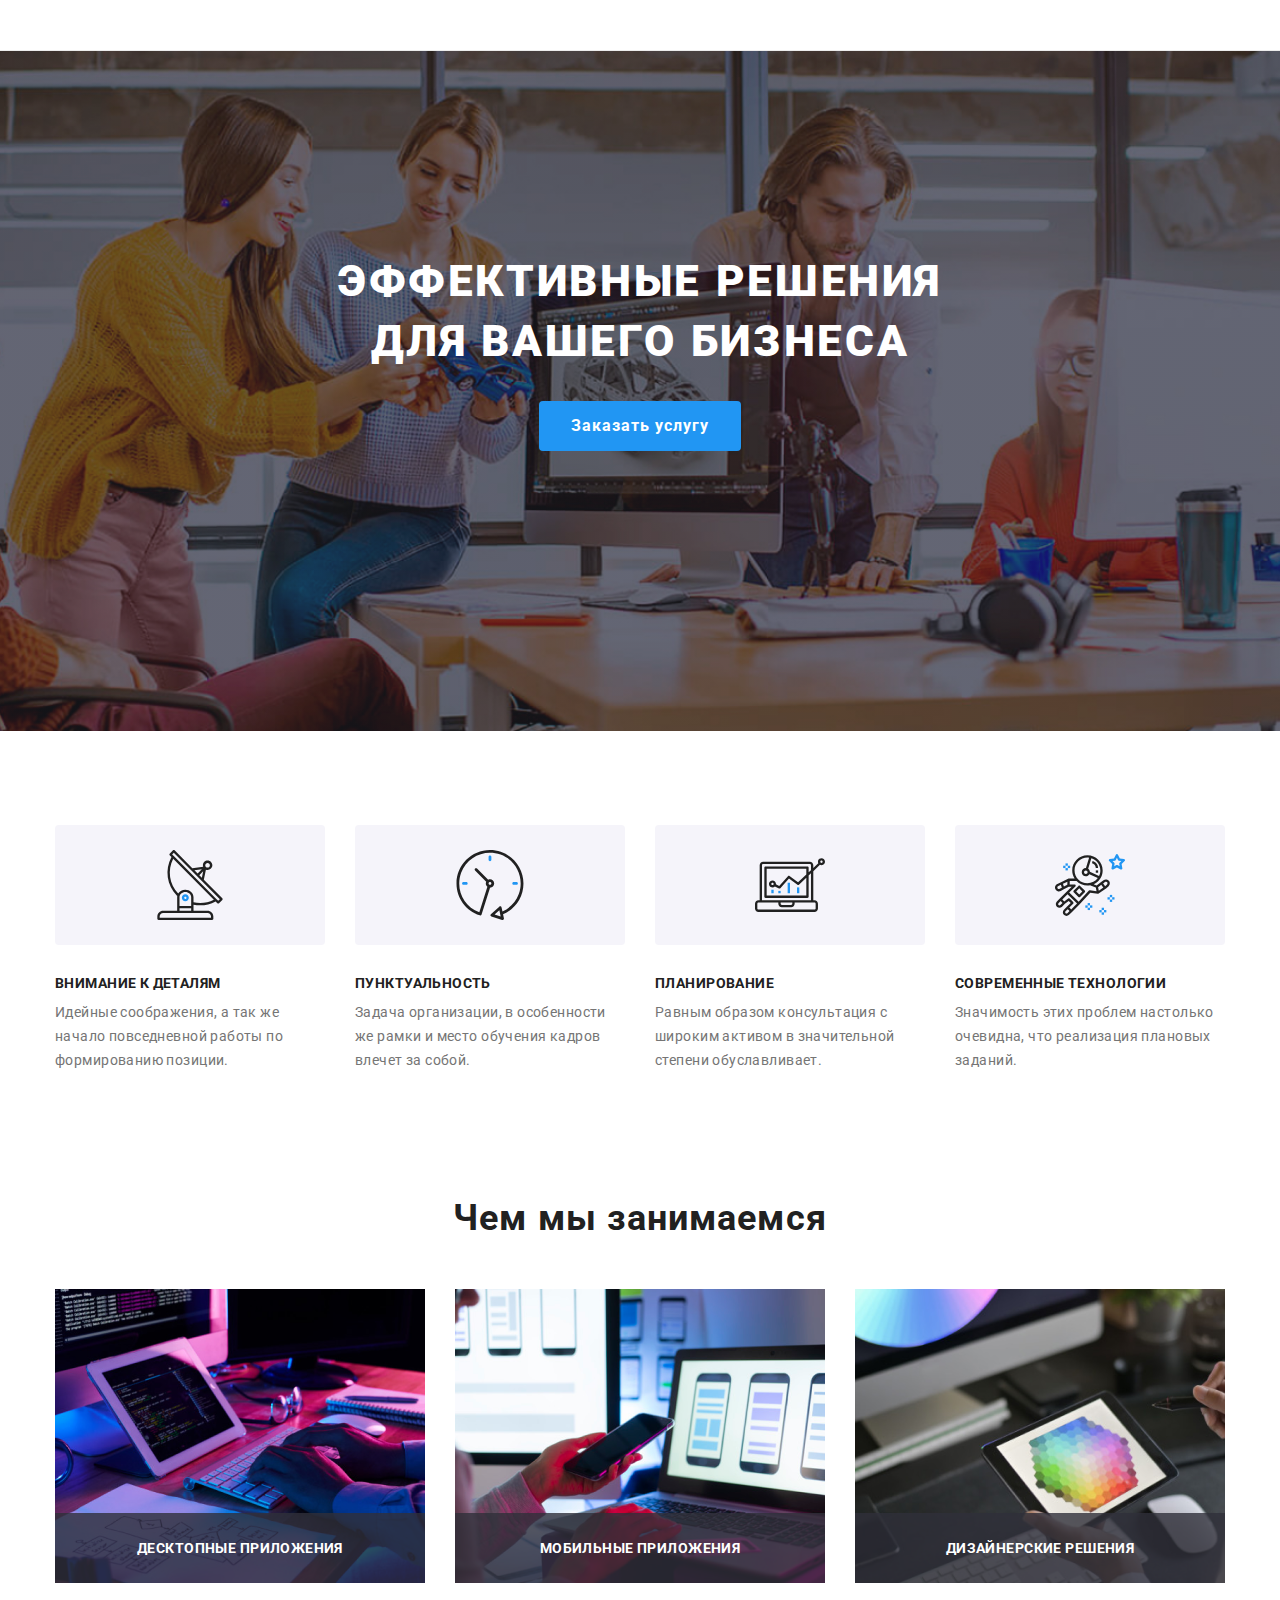
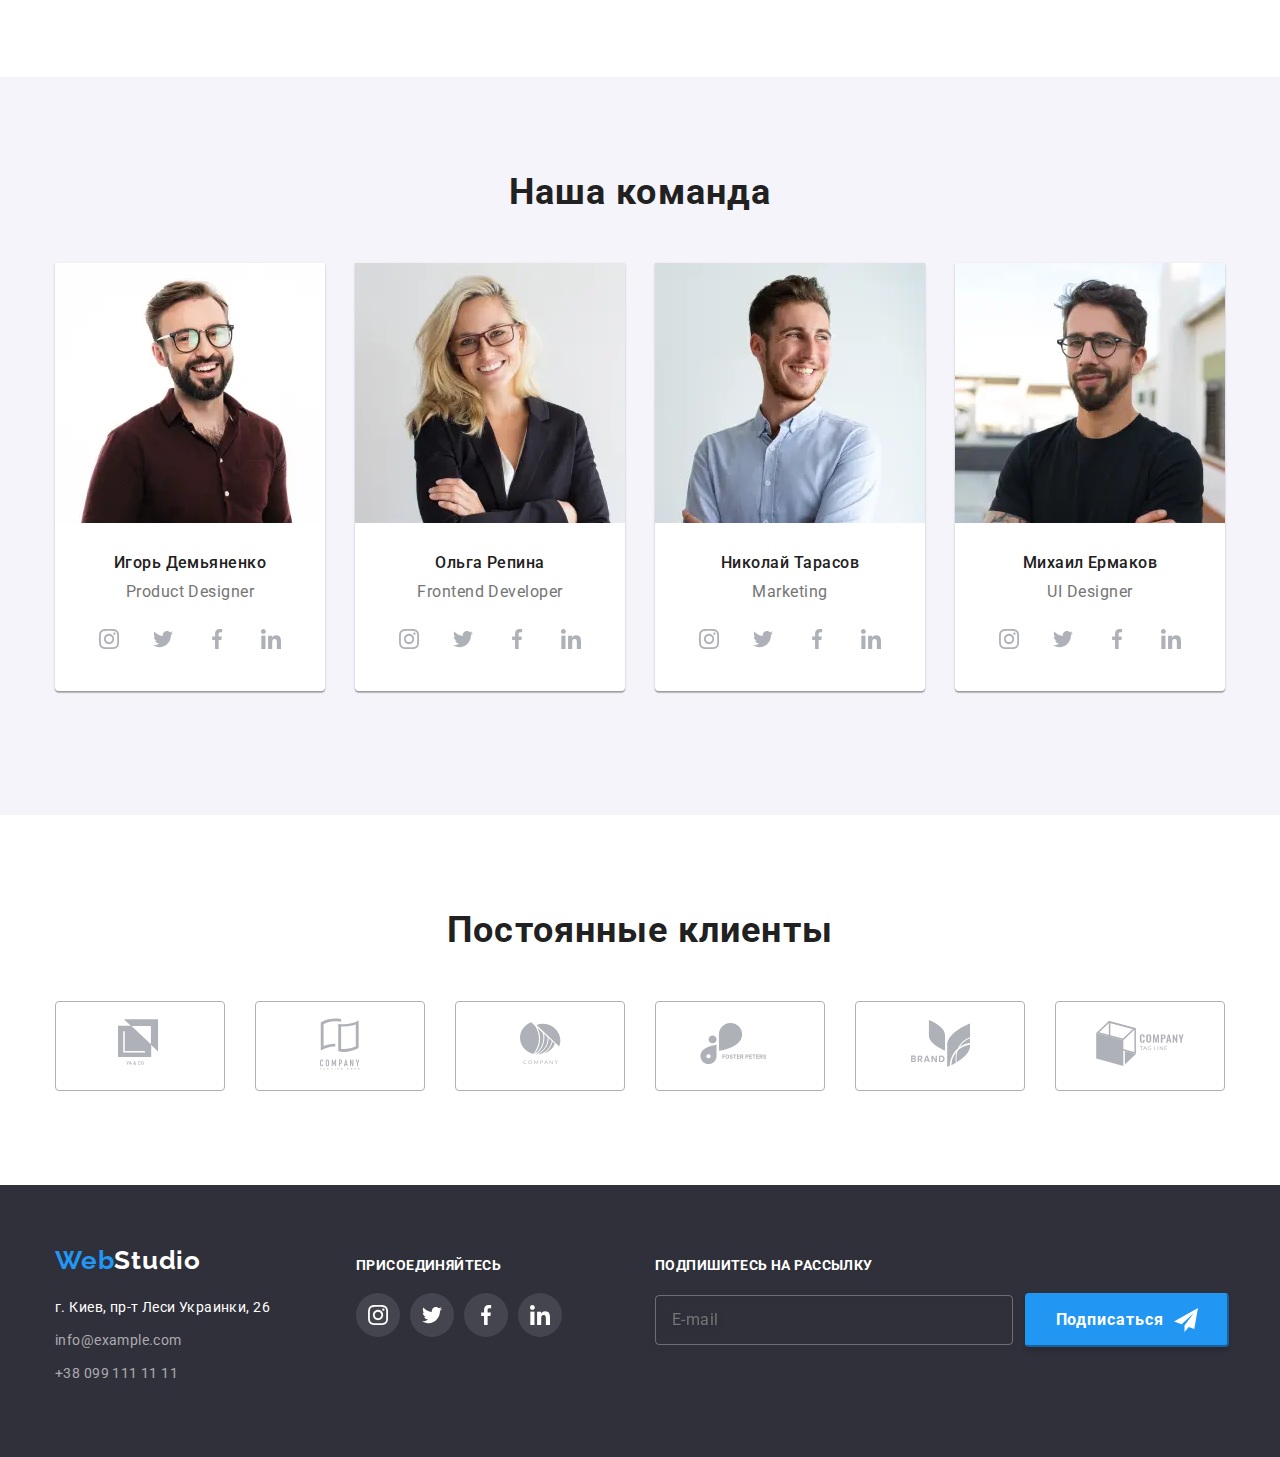
==== commit e7dc603b: "add тим, клиенты, футер" ====
--- a/index.html
+++ b/index.html
@@ -109,7 +109,26 @@
                 <div class="team__items">
                 <ul class="list team__list">
                 <li class="team__subtitle">
-                    <img src="./img/team1.jpg" alt="Фото Игорь Демьяненко" width="270" height="260" class="img_size">
+                    <picture>
+                        <source srcset="./img/team/Team1D@1x.webp 1x, ./img/team/Team1D@2x.webp 2x" 
+                                media="(min-width: 1200px)"
+                                type="image/webp">
+                        <source srcset="./img/team/Team1D@1x.jpg 1x, ./img/team/Team1D@2x.jpg 2x" 
+                                media="(min-width: 1200px)">
+                        <source srcset="./img/team/Team1T@1x.webp 1x, ./img/team/Team1T@2x.webp 2x" 
+                                media="(min-width: 768px)"
+                                type="image/webp">
+                        <source srcset="./img/team/Team1T@1x.jpg 1x, ./img/team/Team1T@2x.jpg 2x" 
+                                media="(min-width: 768px)">
+                        <source srcset="./img/team/team1M@1x.webp 1x, ./img/team/team1M@2x.webp 2x" 
+                                media="(min-width: 480px)"
+                                type="image/webp">
+                        <source srcset="./img/team/team1M@1x.jpg 1x, ./img/team/team1M@2x.jpg 2x" 
+                                media="(min-width: 480px)">
+                        
+                        <img src="./img/team1.jpg" alt="Фото Игорь Демьяненко" width="270" height="260" class="img_size">
+                    </picture>
+                    
                     <div class="team-container">
                     <h3 class="team__name">Игорь Демьяненко</h3>
                     <p lang="en" class="team__prof">Product Designer</p>
@@ -138,7 +157,19 @@
                     </div>
                 </li>
                 <li class="team__subtitle">
-                    <img src="./img/team2.jpg" alt="Фото Ольга Репина" width="270" height="260" class="img_size">
+                    <picture>
+                        <source srcset="./img/team/Team2D@1x.webp 1x, ./img/team/Team2D@2x.webp 2x" media="(min-width: 1200px)"
+                            type="image/webp">
+                        <source srcset="./img/team/Team2D@1x.jpg 1x, ./img/team/Team2D@2x.jpg 2x" media="(min-width: 1200px)">
+                        <source srcset="./img/team/Team2T@1x.webp 1x, ./img/team/Team2T@2x.webp 2x" media="(min-width: 768px)"
+                            type="image/webp">
+                        <source srcset="./img/team/Team2T@1x.jpg 1x, ./img/team/Team2T@2x.jpg 2x" media="(min-width: 768px)">
+                        <source srcset="./img/team/team2M@1x.webp 1x, ./img/team/team2M@2x.webp 2x" media="(min-width: 480px)"
+                            type="image/webp">
+                        <source srcset="./img/team/team2M@1x.jpg 1x, ./img/team/team2M@2x.jpg 2x" media="(min-width: 480px)">
+                        <img src="./img/team2.jpg" alt="Фото Ольга Репина" width="270" height="260" class="img_size">
+                    </picture>
+                    
                     <div class="team-container">
                     <h3 class="team__name">Ольга Репина</h3>
                     <p lang="en" class="team__prof">Frontend Developer</p>
@@ -167,7 +198,19 @@
                     </div>
                 </li>
                 <li class="team__subtitle">
-                    <img src="./img/team3.jpg" alt="Фото иколай Тарасовды" width="270" height="260" class="img_size">
+                    <picture>
+                        <source srcset="./img/team/Team3D@1x.webp 1x, ./img/team/Team3D@2x.webp 2x" media="(min-width: 1200px)"
+                            type="image/webp">
+                        <source srcset="./img/team/Team3D@1x.jpg 1x, ./img/team/Team3D@2x.jpg 2x" media="(min-width: 1200px)">
+                        <source srcset="./img/team/Team3T@1x.webp 1x, ./img/team/Team3T@2x.webp 2x" media="(min-width: 768px)"
+                            type="image/webp">
+                        <source srcset="./img/team/Team3T@1x.jpg 1x, ./img/team/Team3T@2x.jpg 2x" media="(min-width: 768px)">
+                        <source srcset="./img/team/team3M@1x.webp 1x, ./img/team/team3M@2x.webp 2x" media="(min-width: 480px)"
+                            type="image/webp">
+                        <source srcset="./img/team/team3M@1x.jpg 1x, ./img/team/team3M@2x.jpg 2x" media="(min-width: 480px)">
+                        <img src="./img/team3.jpg" alt="Фото иколай Тарасовды" width="270" height="260" class="img_size">
+                    </picture>
+                    
                     <div class="team-container">
                     <h3 class="team__name">Николай Тарасов</h3>
                     <p lang="en" class="team__prof">Marketing</p>
@@ -196,7 +239,19 @@
                     </div>
                 </li>
                 <li class="team__subtitle">
-                    <img src="./img/team4.jpg" alt="Фото Михаил Ермаков" width="270" height="260" class="img_size">
+                    <picture>
+                        <source srcset="./img/team/Team4D@1x.webp 1x, ./img/team/Team4D@2x.webp 2x" media="(min-width: 1200px)"
+                            type="image/webp">
+                        <source srcset="./img/team/Team4D@1x.jpg 1x, ./img/team/Team4D@2x.jpg 2x" media="(min-width: 1200px)">
+                        <source srcset="./img/team/Team4T@1x.webp 1x, ./img/team/Team4T@2x.webp 2x" media="(min-width: 768px)"
+                            type="image/webp">
+                        <source srcset="./img/team/Team4T@1x.jpg 1x, ./img/team/Team4T@2x.jpg 2x" media="(min-width: 768px)">
+                        <source srcset="./img/team/team4M@1x.webp 1x, ./img/team/team4M@2x.webp 2x" media="(min-width: 480px)"
+                            type="image/webp">
+                        <source srcset="./img/team/team4M@1x.jpg 1x, ./img/team/team4M@2x.jpg 2x" media="(min-width: 480px)">
+                        <img src="./img/team4.jpg" alt="Фото Михаил Ермаков" width="270" height="260" class="img_size">
+                    </picture>
+                    
                     <div class="team-container">
                     <h3 class="team__name">Михаил Ермаков</h3>
                     <p lang="en" class="team__prof">UI Designer</p>
@@ -234,7 +289,7 @@
         </section>
 
         <!-- Постоянные клиенты -->
-        <!-- <section class="section">
+        <section class="section">
             <div class="container">
             <h2 class="clients-title">Постоянные клиенты</h2>
             <ul class="clients-links list">
@@ -282,13 +337,13 @@
                 </li>
             </ul>
             </div>
-        </section> -->
+        </section>
     </main>
 
     <!-- Футер -->
-    <!-- <footer class="footer">
+    <footer class="footer">
         <div class="container">
-            <div>
+            <div class="adress__container">
         <a href="./index.html" lang="en" aria-label="logo" class="logo logo__footer"><span class="logo__wrap">Web</span>Studio</a>
         <address class="footer__adress">
             <ul class="footer__items list">
@@ -335,7 +390,7 @@
 
         </form>
         </div>
-    </footer> -->
+    </footer>
 
 <!-- МОДАЛКА -->
     <div class="backdrop is-hidden" data-modal>
--- a/css/main.min.css
+++ b/css/main.min.css
@@ -1,2 +1,2 @@
-:root{--main-font: "Roboto", sans-serif;--secondary-font: "Raleway", sans-serif;--main-color-black: #212121;--main-color-grey: #757575;--accent-color-blue: #2196f3;--secondary-color-black: #000000;--accent-color-white: #ffffff;--secondary-color-white-transparence: rgb(255, 255, 255, 0.6);--btn-hover-color: #188ce8;--footer-bcg: #2f303a;--header-bcg: #ffffff;--team-bcg: #f5f4fa;--portfolio-bcg-btn-color: #f5f4fa;--portfolio-bcg-cards-color: #eeeeee;--line-header: #ececec}.visually-hidden{position:absolute;width:1px;height:1px;margin:-1px;border:0;padding:0;white-space:nowrap;-webkit-clip-path:inset(100%);clip-path:inset(100%);overflow:hidden}body{font-family:var(--main-font)}.list{list-style-type:none}h1,h2,h3,h4,h5,h6,p{margin:0%}ul{margin:0%;padding:0%}.container{padding:0 15px;width:100%}@media screen and (min-width: 480px){.container{max-width:480px;margin:0 auto}}@media screen and (min-width: 768px){.container{max-width:768px}}@media screen and (min-width: 1200px){.container{max-width:1200px}}.section{padding-bottom:60px;padding-top:60px}@media screen and (min-width: 1200px){.section{padding-bottom:94px;padding-top:94px}}.active-page{color:var(--accent-color-blue)}.active-page{position:relative}.active-page::after{content:"";display:inline-block;width:100%;position:absolute;height:4px;background-color:var(--accent-color-blue);bottom:-32px;left:0px;border-radius:2px}@media screen and (min-width: 1200px){img{display:block}}header{background:var(--header-bcg)}.header{display:-webkit-box;display:-ms-flexbox;display:flex;-webkit-box-align:center;-ms-flex-align:center;align-items:center;border-bottom:1px solid var(--line-header)}.site-nav{display:-webkit-box;display:-ms-flexbox;display:flex;-webkit-box-align:center;-ms-flex-align:center;align-items:center}.header .container{display:-webkit-box;display:-ms-flexbox;display:flex;-webkit-box-align:center;-ms-flex-align:center;align-items:center;padding-top:25px;padding-bottom:25px}.header .logo{margin-right:93px}.site-nav__items{display:-webkit-box;display:-ms-flexbox;display:flex}.site-nav__link:hover,.site-nav__link:focus{color:var(--accent-color-blue)}.site-nav__item:not(:last-child){margin-right:50px}.site-nav__link{text-decoration:none;color:var(--main-color-black);font-size:14px;font-weight:500;line-height:1.143;letter-spacing:0.02em;-webkit-transition:color 250ms cubic-bezier(0.4, 0, 0.2, 1);transition:color 250ms cubic-bezier(0.4, 0, 0.2, 1)}.site-nav__contacts{color:var(--main-color-grey);font-size:14px;font-weight:500;line-height:1.143;letter-spacing:0.02em;text-decoration:none;display:-webkit-box;display:-ms-flexbox;display:flex;-webkit-box-align:center;-ms-flex-align:center;align-items:center;padding:2px 0px;-webkit-transition:color 250ms cubic-bezier(0.4, 0, 0.2, 1);transition:color 250ms cubic-bezier(0.4, 0, 0.2, 1)}.site-nav__contacts:hover,.site-nav__contacts:focus{color:var(--accent-color-blue)}.contacts{display:-webkit-box;display:-ms-flexbox;display:flex;font-style:normal}.nav-adress{margin-left:auto}.nav-contacts__item:not(:last-child){margin-right:50px}.mail__icon{width:16px;height:12px;fill:var(--main-color-grey);cursor:pointer;margin-right:10px}.site-nav__contacts:hover .mail__icon,.site-nav__contacts:focus .mail__icon{fill:var(--accent-color-blue)}.mail__icon:hover,.mail__icon:focus{fill:var(--accent-color-blue)}.logo{font-family:var(--secondary-font);font-size:26px;font-weight:700;line-height:1.192;color:var(--secondary-color-black);text-decoration:none;letter-spacing:0.03em}.logo__wrap{color:var(--accent-color-blue)}.tel{width:10px;height:16px;margin-bottom:1px}footer{background-color:var(--footer-bcg)}.footer{padding-top:60px;padding-bottom:60px}.footer__items{font-style:normal;display:block}.footer__items:not(:last-child){margin-bottom:9px}.footer__adress{margin-top:20px;width:231px}.footer__contacts{font-family:var(--main-font);color:var(--secondary-color-white-transparence);text-decoration:none;font-size:14px;font-weight:400;line-height:1.714;letter-spacing:0.03em}.logo__footer{color:var(--accent-color-white)}.map{color:var(--accent-color-white)}.footer__social-links{display:block;margin-left:70px}.footer .container{display:-webkit-box;display:-ms-flexbox;display:flex}.footer-call{display:-webkit-box;display:-ms-flexbox;display:flex;color:var(--accent-color-white);font-size:14px;font-weight:700;line-height:1.143;letter-spacing:0.03em;text-transform:uppercase;margin-bottom:20px;padding-top:12px}.footer__link{display:-webkit-box;display:-ms-flexbox;display:flex}.footer__social-links .social-list__icon{fill:var(--accent-color-white)}.footer-call-form{margin-left:93px}.footer-call-form__text{font-size:14px;font-weight:700;line-height:1.143;letter-spacing:0.03em;text-transform:uppercase;color:var(--accent-color-white);padding-top:12px;display:block}.footer-call-form__container{display:-webkit-box;display:-ms-flexbox;display:flex;-webkit-box-align:center;-ms-flex-align:center;align-items:center;-webkit-box-pack:center;-ms-flex-pack:center;justify-content:center;padding-top:20px}.footer__input{width:358px;height:50px;border:1px solid rgba(255,255,255,0.3);-webkit-filter:drop-shadow(0px 4px 4px rgba(0,0,0,0.15));filter:drop-shadow(0px 4px 4px rgba(0,0,0,0.15));border-radius:4px;background-color:transparent;padding-left:16px;font-size:16px;line-height:1.25;letter-spacing:0.03em;color:rgba(255,255,255,0.6);margin-right:12px}.footer__input:hover,.footer__input:focus{outline:none}.footer__btn--send{-webkit-box-shadow:0px 4px 4px rgba(0,0,0,0.15);box-shadow:0px 4px 4px rgba(0,0,0,0.15);border-radius:4px;background-color:var(--accent-color-blue);font-size:16px;font-weight:700;line-height:1.875;color:var(--accent-color-white);letter-spacing:0.06em;cursor:pointer;border-color:var(--accent-color-blue);padding:10px 28.5px;display:-webkit-box;display:-ms-flexbox;display:flex;-webkit-box-align:center;-ms-flex-align:center;align-items:center;-webkit-transition:250ms cubic-bezier(0.4, 0, 0.2, 1);transition:250ms cubic-bezier(0.4, 0, 0.2, 1)}.footer__btn--send:hover,.footer__btn--send:focus{background-color:var(--btn-hover-color);border-color:var(--btn-hover-color)}.footer__btn--send::after{content:"";width:24px;height:24px;background-color:var(--accent-color-blue);background-image:url(../img/icon_send.svg);display:-webkit-inline-box;display:-ms-inline-flexbox;display:inline-flex;margin-left:10px;-webkit-transition:250ms cubic-bezier(0.4, 0, 0.2, 1);transition:250ms cubic-bezier(0.4, 0, 0.2, 1)}.footer__btn--send:hover:after{background-color:var(--btn-hover-color)}.footer-form__field{display:-webkit-box;display:-ms-flexbox;display:flex;-webkit-box-align:center;-ms-flex-align:center;align-items:center;-webkit-box-pack:center;-ms-flex-pack:center;justify-content:center}.footer__social-links .social-link__list{background-color:rgba(255,255,255,0.1)}.hero{background-image:-webkit-gradient(linear, left top, left bottom, from(rgba(47,48,58,0.4)), to(rgba(47,48,58,0.4))),url(../../img/HeaderM_img@1x.jpg);background-image:linear-gradient(rgba(47,48,58,0.4), rgba(47,48,58,0.4)),url(../../img/HeaderM_img@1x.jpg);background-repeat:no-repeat;background-position:center top;padding-top:118px;padding-bottom:118px;background-size:480px 400px;margin-left:auto;margin-right:auto}.hero .container{text-align:center}.hero__text{font-family:var(--main-font);font-size:26px;font-weight:900;line-height:1.615;color:var(--accent-color-white);letter-spacing:0.06em;margin:auto;margin-bottom:30px;width:360px;height:84px;text-transform:uppercase}.hero__btn{background-color:var(--accent-color-blue);color:var(--accent-color-white);font-size:16px;font-weight:700;line-height:1.875;letter-spacing:0.06em;font-family:var(--main-font);min-width:200px;height:50px;border-radius:4px;border:none;padding:10px 32px;-webkit-transition:all 250ms cubic-bezier(0.4, 0, 0.2, 1);transition:all 250ms cubic-bezier(0.4, 0, 0.2, 1);-webkit-animation-duration:1000ms;animation-duration:1000ms;-webkit-animation-iteration-count:3;animation-iteration-count:3}.hero__btn:hover,.hero__btn:focus{background:var(--btn-hover-color);color:var(--accent-color-white);cursor:pointer}@media screen and (min-device-pixel-ratio: 2) and (min-width: 480px), screen and (min-resolution: 192dbi) and (min-width: 480px), screen and (-webkit-min-device-pixel-ratio: 2) and (min-width: 480px), screen and (min-resolution: 2dppx) and (min-width: 480px){.hero{background-image:-webkit-gradient(linear, left top, left bottom, from(rgba(47,48,58,0.4)), to(rgba(47,48,58,0.4))),url(../../img/HeaderM_img@2x.jpg);background-image:linear-gradient(rgba(47,48,58,0.4), rgba(47,48,58,0.4)),url(../../img/HeaderM_img@2x.jpg)}}@media screen and (min-width: 768px){.hero{background-image:-webkit-gradient(linear, left top, left bottom, from(rgba(47,48,58,0.4)), to(rgba(47,48,58,0.4))),url(../../img/HeaderT_img@1x.jpg);background-image:linear-gradient(rgba(47,48,58,0.4), rgba(47,48,58,0.4)),url(../../img/HeaderT_img@1x.jpg);background-repeat:no-repeat;background-position:center top;padding-top:118px;padding-bottom:198px;background-size:768px 400px;margin-left:auto;margin-right:auto}.hero .container{text-align:center}.hero__text{font-family:var(--main-font);font-size:26px;font-weight:900;line-height:1.615;color:var(--accent-color-white);letter-spacing:0.06em;margin:auto;margin-bottom:30px;width:360px;height:84px;text-transform:uppercase}.hero__btn{background-color:var(--accent-color-blue);color:var(--accent-color-white);font-size:16px;font-weight:700;line-height:1.875;letter-spacing:0.06em;font-family:var(--main-font);min-width:200px;height:50px;border-radius:4px;border:none;padding:10px 32px;-webkit-transition:all 250ms cubic-bezier(0.4, 0, 0.2, 1);transition:all 250ms cubic-bezier(0.4, 0, 0.2, 1);-webkit-animation-duration:1000ms;animation-duration:1000ms;-webkit-animation-iteration-count:3;animation-iteration-count:3}.hero__btn:hover,.hero__btn:focus{background:var(--btn-hover-color);color:var(--accent-color-white);cursor:pointer}}@media screen and (min-device-pixel-ratio: 2) and (min-width: 768px), screen and (min-resolution: 192dbi) and (min-width: 768px), screen and (-webkit-min-device-pixel-ratio: 2) and (min-width: 768px), screen and (min-resolution: 2dppx) and (min-width: 768px){.hero{background-image:-webkit-gradient(linear, left top, left bottom, from(rgba(47,48,58,0.4)), to(rgba(47,48,58,0.4))),url(../../img/HeaderT_img@2x.jpg);background-image:linear-gradient(rgba(47,48,58,0.4), rgba(47,48,58,0.4)),url(../../img/HeaderT_img@2x.jpg)}}@media screen and (min-width: 1200px){.hero{background:var(--footer-bcg);padding-top:200px;padding-bottom:280px;background-image:-webkit-gradient(linear, left top, left bottom, from(rgba(47,48,58,0.4)), to(rgba(47,48,58,0.4))),url("../../img/HeaderD_img@1x.jpg");background-image:linear-gradient(rgba(47,48,58,0.4), rgba(47,48,58,0.4)),url("../../img/HeaderD_img@1x.jpg");background-repeat:no-repeat;max-width:1600px;background-size:cover;background-position:center;margin-left:auto;margin-right:auto}.hero .container{text-align:center}.hero__text{font-family:var(--main-font);font-size:44px;font-weight:900;line-height:1.364;color:var(--accent-color-white);letter-spacing:0.06em;text-transform:uppercase;width:696px;height:120px;margin:auto;margin-bottom:30px}.hero__btn{background-color:var(--accent-color-blue);color:var(--accent-color-white);font-size:16px;font-weight:700;line-height:1.875;letter-spacing:0.06em;font-family:var(--main-font);min-width:200px;height:50px;border-radius:4px;border:none;padding:10px 32px;-webkit-transition:all 250ms cubic-bezier(0.4, 0, 0.2, 1);transition:all 250ms cubic-bezier(0.4, 0, 0.2, 1);-webkit-animation-duration:1000ms;animation-duration:1000ms;-webkit-animation-iteration-count:3;animation-iteration-count:3}.hero__btn:hover,.hero__btn:focus{background:var(--btn-hover-color);color:var(--accent-color-white);cursor:pointer}}@media screen and (min-device-pixel-ratio: 2) and (min-width: 1200px), screen and (min-resolution: 192dbi) and (min-width: 1200px), screen and (-webkit-min-device-pixel-ratio: 2) and (min-width: 1200px), screen and (min-resolution: 2dppx) and (min-width: 1200px){.hero{background-image:-webkit-gradient(linear, left top, left bottom, from(rgba(47,48,58,0.4)), to(rgba(47,48,58,0.4))),url(../../img/HeaderD_img@2x.jpg);background-image:linear-gradient(rgba(47,48,58,0.4), rgba(47,48,58,0.4)),url(../../img/HeaderD_img@2x.jpg)}}.advantages{background:var(--header-bcg)}.advantages-items{width:450px;margin-bottom:30px}.advantages-items__title{color:var(--main-color-black);font-size:14px;font-weight:700;line-height:1.143;letter-spacing:0.03em;text-transform:uppercase;margin-bottom:10px;text-align:center}.advantages-items__text{color:var(--main-color-grey);font-size:14px;font-weight:400;line-height:1.714;letter-spacing:0.03em}@media screen and (min-width: 768px){.advantages-items{width:354px;margin-bottom:30px}.advantages-items:nth-child(2n+1){margin-right:30px}.advantages-items__title{color:var(--main-color-black);font-size:14px;font-weight:700;line-height:1.143;letter-spacing:0.03em;text-transform:uppercase;margin-bottom:10px;text-align:start}.advantages-items__text{color:var(--main-color-grey);font-size:14px;font-weight:400;line-height:1.714;letter-spacing:0.03em}.advantages__list{display:-webkit-box;display:-ms-flexbox;display:flex;-ms-flex-wrap:wrap;flex-wrap:wrap}}@media screen and (min-width: 1200px){.advantages-items{width:270px}.advantages-items:not(:last-child){margin-right:30px}__title{color:var(--main-color-black);font-size:14px;font-weight:700;line-height:1.143;letter-spacing:0.03em;text-transform:uppercase;margin-bottom:10px}__text{color:var(--main-color-grey);font-size:14px;font-weight:400;line-height:1.714;letter-spacing:0.03em}}@media screen and (max-width: 1199px){.activity{display:none}}@media screen and (min-width: 1200px){.activity{background:var(--header-bcg);padding-bottom:94px}.activity__list{display:-webkit-box;display:-ms-flexbox;display:flex;-webkit-box-align:center;-ms-flex-align:center;align-items:center;-webkit-box-pack:center;-ms-flex-pack:center;justify-content:center}.activity__title{color:var(--main-color-black);font-size:36px;font-weight:700;line-height:1.167;letter-spacing:0.03em;text-align:center;margin-bottom:50px}.activity__text{position:absolute;padding-top:27px;padding-bottom:27px;background:rgba(47,48,58,0.8);font-size:14px;font-weight:700;line-height:1.143;text-align:center;letter-spacing:0.03em;color:var(--accent-color-white);text-transform:uppercase;bottom:0;width:100%}.activity__item{position:relative}.activity__item:not(:last-child){margin-right:30px}}.team{background:var(--team-bcg)}.team__subtitle{background:var(--header-bcg);text-align:center;border-radius:0px 0px 4px 4px;-webkit-box-shadow:0px 1px 3px rgba(0,0,0,0.12),0px 1px 1px rgba(0,0,0,0.14),0px 2px 1px rgba(0,0,0,0.2);box-shadow:0px 1px 3px rgba(0,0,0,0.12),0px 1px 1px rgba(0,0,0,0.14),0px 2px 1px rgba(0,0,0,0.2);margin-bottom:30px}.team__title{margin-bottom:30px;text-align:center}.team__name{color:var(--main-color-black);font-size:16px;font-weight:500;line-height:1.188;letter-spacing:0.03em;margin-bottom:10px}.team__prof{color:var(--main-color-grey);font-size:16px;font-weight:400;line-height:1.188;letter-spacing:0.03em}.team__list{text-align:center}.team-container{padding:30px 32px}.team .container .team__title{color:var(--main-color-black);font-size:36px;font-weight:700;line-height:1.167;letter-spacing:0.03em}.img_size{width:450px;height:460px}@media screen and (min-width: 768px){.team .img_size{width:354px;height:374px}.team__subtitle:not(2n+1){margin-right:30px}}@media screen and (min-width: 1200px){.team{background:var(--team-bcg)}.team .img_size{width:270px;height:260px}.team__subtitle{background:var(--header-bcg);text-align:center;border-radius:0px 0px 4px 4px;-webkit-box-shadow:0px 1px 3px rgba(0,0,0,0.12),0px 1px 1px rgba(0,0,0,0.14),0px 2px 1px rgba(0,0,0,0.2);box-shadow:0px 1px 3px rgba(0,0,0,0.12),0px 1px 1px rgba(0,0,0,0.14),0px 2px 1px rgba(0,0,0,0.2)}.team__subtitle:not(:last-child){margin-right:30px}.team__title{margin-bottom:50px;text-align:center}.team__list{display:-webkit-box;display:-ms-flexbox;display:flex;-webkit-box-align:center;-ms-flex-align:center;align-items:center;-webkit-box-pack:center;-ms-flex-pack:center;justify-content:center}.team__name{color:var(--main-color-black);font-size:16px;font-weight:500;line-height:1.188;letter-spacing:0.03em;margin-bottom:10px}.team__prof{color:var(--main-color-grey);font-size:16px;font-weight:400;line-height:1.188;letter-spacing:0.03em}.team-container{padding:30px 32px}.team .container .team__title{color:var(--main-color-black);font-size:36px;font-weight:700;line-height:1.167;letter-spacing:0.03em}}.social-link__list{display:-webkit-box;display:-ms-flexbox;display:flex;-webkit-box-pack:center;-ms-flex-pack:center;justify-content:center;-webkit-box-align:center;-ms-flex-align:center;align-items:center;width:44px;height:44px;background-color:var(--accent-color-white);border-radius:50%;cursor:pointer;-webkit-transition:all 250ms cubic-bezier(0.4, 0, 0.2, 1);transition:all 250ms cubic-bezier(0.4, 0, 0.2, 1)}.social-link__list:hover,.social-link__list:focus{background-color:var(--accent-color-blue)}.social-link__list:hover .social-list__icon,.social-link__list:focus .social-list__icon{fill:var(--accent-color-white)}.social-link{display:-webkit-box;display:-ms-flexbox;display:flex;-webkit-box-pack:center;-ms-flex-pack:center;justify-content:center;margin-top:16px}.social-list__icon{width:20px;height:20px;fill:var(--color1, #afb1b8)}.social-list:not(:last-child){margin-right:10px}.advantages-items::before{content:"";display:block;height:120px;margin-bottom:30px;border-radius:4px;background-color:var(--team-bcg);background-repeat:no-repeat;background-position:center}.icon__antenna::before{background-image:url("../img/antenna.svg")}.icon__clock::before{background-image:url("../img/clock.svg")}.icon__daigram::before{background-image:url("../img/diagram.svg")}.icon__astronaut::before{background-image:url("../img/astronaut.svg")}.clients-title{font-size:36px;line-height:1.167;text-align:center;letter-spacing:0.03em;color:var(--main-color-black);margin-bottom:50px}.clients-links{display:-webkit-box;display:-ms-flexbox;display:flex;-webkit-box-pack:center;-ms-flex-pack:center;justify-content:center}.clients-list{display:-webkit-box;display:-ms-flexbox;display:flex;-webkit-box-pack:center;-ms-flex-pack:center;justify-content:center;width:170px;height:90px;border:solid 1px #afb1b8;border-radius:4px;-webkit-box-align:center;-ms-flex-align:center;align-items:center;justify-content:center;cursor:pointer;-webkit-transition:all 250ms cubic-bezier(0.4, 0, 0.2, 1);transition:all 250ms cubic-bezier(0.4, 0, 0.2, 1)}.clients-list:not(:last-child){margin-right:30px}.clients-list__icon{-webkit-transition:all 250ms cubic-bezier(0.4, 0, 0.2, 1);transition:all 250ms cubic-bezier(0.4, 0, 0.2, 1)}.logo-1{width:44.27px;height:49.23px;fill:var(--color1, #afb1b8)}.clients-link__list .logo-1{width:44.27px;height:49.23px;fill:var(--color1, #afb1b8)}.logo-2{width:40px;height:52px;fill:var(--color1, #afb1b8)}.logo-3{width:41px;height:42.6px;fill:var(--color1, #afb1b8)}.logo-4{width:79.66px;height:42.02px;fill:var(--color1, #afb1b8)}.logo-5{width:59px;height:47px;fill:var(--color1, #afb1b8)}.logo-6{width:88.48px;height:45.44px;fill:var(--color1, #afb1b8)}.clients-list:hover,.clients-container-link:focus .clients-list{border-color:var(--accent-color-blue)}.clients-list:hover .clients-list__icon,.clients-link__list:focus .clients-list__icon{fill:var(--accent-color-blue)}.clients-container-link{-webkit-transition:all 1250ms cubic-bezier(0.4, 0, 0.2, 1);transition:all 1250ms cubic-bezier(0.4, 0, 0.2, 1);display:inline-block}.backdrop{position:fixed;top:0;left:0;background-color:rgba(0,0,0,0.2);width:100%;height:100%;-webkit-transition:all 500ms linear;transition:all 500ms linear}.is-hidden{opacity:0;visibility:hidden;pointer-events:none}.backdrop.is-hidden .modal{-webkit-transform:scale(0);transform:scale(0);-webkit-transition:-webkit-transform 500ms linear 0ms;transition:-webkit-transform 500ms linear 0ms;transition:transform 500ms linear 0ms;transition:transform 500ms linear 0ms, -webkit-transform 500ms linear 0ms}.backdrop.is-hidden{-webkit-transition:all 500ms linear 500ms;transition:all 500ms linear 500ms}.modal{position:absolute;top:50%;left:50%;-webkit-transform:translate(-50%, -50%) scale(1);transform:translate(-50%, -50%) scale(1);-webkit-transition:-webkit-transform 500ms linear 250ms;transition:-webkit-transform 500ms linear 250ms;transition:transform 500ms linear 250ms;transition:transform 500ms linear 250ms, -webkit-transform 500ms linear 250ms;width:528px;min-height:581px;background-color:var(--accent-color-white);-webkit-box-shadow:0px 1px 3px rgba(0,0,0,0.12),0px 1px 1px rgba(0,0,0,0.14),0px 2px 1px rgba(0,0,0,0.2);box-shadow:0px 1px 3px rgba(0,0,0,0.12),0px 1px 1px rgba(0,0,0,0.14),0px 2px 1px rgba(0,0,0,0.2);border-radius:4px;padding:40px}.close-btn{position:absolute;top:8px;right:8px;width:30px;height:30px;display:-webkit-box;display:-ms-flexbox;display:flex;-webkit-box-pack:center;-ms-flex-pack:center;justify-content:center;-webkit-box-align:center;-ms-flex-align:center;align-items:center;cursor:pointer;background-color:var(--accent-color-white);border:1px solid rgba(0,0,0,0.1);border-radius:50%}.close-btn::before{content:"";width:18px;height:18px}.close::before{background-image:url("../img/Vector.svg");background-repeat:no-repeat;background-position:center;fill:var(--main-color-black)}.close:hover:before,.close:focus:before{fill:var(--accent-color-blue);background-image:url("../img/Vector_2.svg")}.form__title{color:var(--main-color-black);font-size:20px;font-weight:700;line-height:1.15;text-align:center;letter-spacing:0.03em;width:448px;height:23px;margin-bottom:12px}.form__field{margin-bottom:10px}.form__icon{position:absolute;top:50%;left:12px;-webkit-transform:translateY(-50%);transform:translateY(-50%);display:block;width:18px;height:18px;-webkit-transition:250ms cubic-bezier(0.4, 0, 0.2, 1);transition:250ms cubic-bezier(0.4, 0, 0.2, 1)}.modal-form{display:-webkit-box;display:-ms-flexbox;display:flex;-webkit-box-orient:vertical;-webkit-box-direction:normal;-ms-flex-direction:column;flex-direction:column}.modal__input{width:100%;height:40px;border:1px solid rgba(33,33,33,0.2);border-radius:4px;padding:0px 0px 0px 42px;margin-top:4px;-webkit-transition:border-color 250ms cubic-bezier(0.4, 0, 0.2, 1);transition:border-color 250ms cubic-bezier(0.4, 0, 0.2, 1)}.modal__input:focus{outline:none;border-color:var(--accent-color-blue)}.modal__input:focus+.form__icon{fill:var(--accent-color-blue)}.modal__label{font-size:12px;line-height:1.167;letter-spacing:0.01em;font-weight:normal;color:var(--main-color-grey)}.modal-form__wrapper{position:relative}.comment{width:100%;height:120px;border:1px solid rgba(33,33,33,0.2);border-radius:4px;padding:12px 16px;margin-top:4px;resize:none}.comment:focus{outline:none;border-color:var(--accent-color-blue);-webkit-transition:250ms cubic-bezier(0.4, 0, 0.2, 1);transition:250ms cubic-bezier(0.4, 0, 0.2, 1)}.label-comment{font-size:12px;line-height:1.167;letter-spacing:0.01em;color:var(--main-color-grey)}.modal-form__policy:checked+.label-policy::before{background-image:url(../img/icon_check.svg);background-position:center;background-color:var(--accent-color-blue);border-color:var(--accent-color-blue)}.label-policy{font-size:14px;line-height:1.714;letter-spacing:0.03em;color:var(--main-color-grey);width:400px;height:24px}.label-policy::before{content:"";display:-webkit-inline-box;display:-ms-inline-flexbox;display:inline-flex;width:16px;height:15px;border:var(--main-color-black) solid 2px;border-radius:2px;margin-right:7px}.policy-link{color:var(--accent-color-blue)}.checkbox{margin-top:10px;margin-bottom:20px}.modal__btn--send{font-size:16px;font-weight:700;line-height:1.875;width:200px;height:50px;padding:10px 55px;cursor:pointer;color:var(--accent-color-white);background-color:var(--accent-color-blue);letter-spacing:0.06em;-webkit-box-shadow:0px 4px 4px rgba(0,0,0,0.15);box-shadow:0px 4px 4px rgba(0,0,0,0.15);border-radius:4px;border:none;margin:0 auto;-webkit-transition:250ms cubic-bezier(0.4, 0, 0.2, 1);transition:250ms cubic-bezier(0.4, 0, 0.2, 1)}.modal__btn--send:hover,.modal__btn--send:focus{-webkit-box-shadow:0px 4px 4px rgba(0,0,0,0.15);box-shadow:0px 4px 4px rgba(0,0,0,0.15);background-color:var(--btn-hover-color);border-color:var(--btn-hover-color);outline:none}
+:root{--main-font: "Roboto", sans-serif;--secondary-font: "Raleway", sans-serif;--main-color-black: #212121;--main-color-grey: #757575;--accent-color-blue: #2196f3;--secondary-color-black: #000000;--accent-color-white: #ffffff;--secondary-color-white-transparence: rgb(255, 255, 255, 0.6);--btn-hover-color: #188ce8;--footer-bcg: #2f303a;--header-bcg: #ffffff;--team-bcg: #f5f4fa;--portfolio-bcg-btn-color: #f5f4fa;--portfolio-bcg-cards-color: #eeeeee;--line-header: #ececec}.visually-hidden{position:absolute;width:1px;height:1px;margin:-1px;border:0;padding:0;white-space:nowrap;-webkit-clip-path:inset(100%);clip-path:inset(100%);overflow:hidden}body{font-family:var(--main-font)}.list{list-style-type:none}h1,h2,h3,h4,h5,h6,p{margin:0%}ul{margin:0%;padding:0%}.container{padding:0 15px;width:100%}@media screen and (min-width: 480px){.container{max-width:480px;margin:0 auto}}@media screen and (min-width: 768px){.container{max-width:768px}}@media screen and (min-width: 1200px){.container{max-width:1200px}}.section{padding-bottom:60px;padding-top:60px}@media screen and (min-width: 1200px){.section{padding-bottom:94px;padding-top:94px}}.active-page{color:var(--accent-color-blue)}.active-page{position:relative}.active-page::after{content:"";display:inline-block;width:100%;position:absolute;height:4px;background-color:var(--accent-color-blue);bottom:-32px;left:0px;border-radius:2px}@media screen and (min-width: 1200px){img{display:block}}header{background:var(--header-bcg)}.header{display:-webkit-box;display:-ms-flexbox;display:flex;-webkit-box-align:center;-ms-flex-align:center;align-items:center;border-bottom:1px solid var(--line-header)}.site-nav{display:-webkit-box;display:-ms-flexbox;display:flex;-webkit-box-align:center;-ms-flex-align:center;align-items:center}.header .container{display:-webkit-box;display:-ms-flexbox;display:flex;-webkit-box-align:center;-ms-flex-align:center;align-items:center;padding-top:25px;padding-bottom:25px}.header .logo{margin-right:93px}.site-nav__items{display:-webkit-box;display:-ms-flexbox;display:flex}.site-nav__link:hover,.site-nav__link:focus{color:var(--accent-color-blue)}.site-nav__item:not(:last-child){margin-right:50px}.site-nav__link{text-decoration:none;color:var(--main-color-black);font-size:14px;font-weight:500;line-height:1.143;letter-spacing:0.02em;-webkit-transition:color 250ms cubic-bezier(0.4, 0, 0.2, 1);transition:color 250ms cubic-bezier(0.4, 0, 0.2, 1)}.site-nav__contacts{color:var(--main-color-grey);font-size:14px;font-weight:500;line-height:1.143;letter-spacing:0.02em;text-decoration:none;display:-webkit-box;display:-ms-flexbox;display:flex;-webkit-box-align:center;-ms-flex-align:center;align-items:center;padding:2px 0px;-webkit-transition:color 250ms cubic-bezier(0.4, 0, 0.2, 1);transition:color 250ms cubic-bezier(0.4, 0, 0.2, 1)}.site-nav__contacts:hover,.site-nav__contacts:focus{color:var(--accent-color-blue)}.contacts{display:-webkit-box;display:-ms-flexbox;display:flex;font-style:normal}.nav-adress{margin-left:auto}.nav-contacts__item:not(:last-child){margin-right:50px}.mail__icon{width:16px;height:12px;fill:var(--main-color-grey);cursor:pointer;margin-right:10px}.site-nav__contacts:hover .mail__icon,.site-nav__contacts:focus .mail__icon{fill:var(--accent-color-blue)}.mail__icon:hover,.mail__icon:focus{fill:var(--accent-color-blue)}.logo{font-family:var(--secondary-font);font-size:26px;font-weight:700;line-height:1.192;color:var(--secondary-color-black);text-decoration:none;letter-spacing:0.03em}.logo__wrap{color:var(--accent-color-blue)}.tel{width:10px;height:16px;margin-bottom:1px}footer{background-color:var(--footer-bcg)}.footer{padding-top:60px;padding-bottom:60px}.footer__item{font-style:normal;display:block}.footer__item:not(:last-child){margin-bottom:9px}.footer__adress{margin-top:20px}.footer__contacts{font-family:var(--main-font);color:var(--secondary-color-white-transparence);text-decoration:none;font-size:14px;font-weight:400;line-height:1.714;letter-spacing:0.03em}.logo__footer{color:var(--accent-color-white)}.map{color:var(--accent-color-white)}.footer__social-links{display:block}@media screen and (min-width: 320px) and (max-width: 1199px){.adress__container{text-align:center}}@media screen and (min-width: 320px) and (max-width: 767px){.footer-call{margin-top:60px}.footer-call-form__text{font-size:14px;font-weight:700;line-height:1.143;letter-spacing:0.03em;text-transform:uppercase;color:var(--accent-color-white);margin-bottom:20px;display:block;text-align:center}.footer__input{width:450px;height:50px;border:1px solid rgba(255,255,255,0.3);-webkit-filter:drop-shadow(0px 4px 4px rgba(0,0,0,0.15));filter:drop-shadow(0px 4px 4px rgba(0,0,0,0.15));border-radius:4px;background-color:transparent;padding-left:16px;font-size:16px;line-height:1.25;letter-spacing:0.03em;color:rgba(255,255,255,0.6)}.footer__input:hover,.footer__input:focus{outline:none}.footer-form__field{margin-bottom:20px;text-align:center}}.footer-call{color:var(--accent-color-white);font-size:14px;font-weight:700;line-height:1.143;letter-spacing:0.03em;text-transform:uppercase;margin-bottom:20px}.footer__social-links{text-align:center}.footer__link{display:-webkit-box;display:-ms-flexbox;display:flex;margin-bottom:60px;-webkit-box-align:center;-ms-flex-align:center;align-items:center;-webkit-box-pack:center;-ms-flex-pack:center;justify-content:center}.footer__social-links .social-list__icon{fill:var(--accent-color-white)}.footer__btn--send{-webkit-box-shadow:0px 4px 4px rgba(0,0,0,0.15);box-shadow:0px 4px 4px rgba(0,0,0,0.15);border-radius:4px;background-color:var(--accent-color-blue);font-size:16px;font-weight:700;line-height:1.875;color:var(--accent-color-white);letter-spacing:0.06em;cursor:pointer;border-color:var(--accent-color-blue);padding:10px 28.5px;display:-webkit-box;display:-ms-flexbox;display:flex;-webkit-box-align:center;-ms-flex-align:center;align-items:center;-webkit-box-pack:center;-ms-flex-pack:center;justify-content:center;-webkit-transition:250ms cubic-bezier(0.4, 0, 0.2, 1);transition:250ms cubic-bezier(0.4, 0, 0.2, 1);margin-left:auto;margin-right:auto}.footer__btn--send:hover,.footer__btn--send:focus{background-color:var(--btn-hover-color);border-color:var(--btn-hover-color)}.footer__btn--send::after{content:"";width:24px;height:24px;background-color:var(--accent-color-blue);background-image:url(../img/icon_send.svg);display:-webkit-inline-box;display:-ms-inline-flexbox;display:inline-flex;margin-left:10px;-webkit-transition:250ms cubic-bezier(0.4, 0, 0.2, 1);transition:250ms cubic-bezier(0.4, 0, 0.2, 1)}.footer__btn--send:hover:after{background-color:var(--btn-hover-color)}.footer__social-links .social-link__list{background-color:rgba(255,255,255,0.1)}@media screen and (min-width: 1200px){.footer{padding-top:60px;padding-bottom:60px}.footer__items{font-style:normal;display:block}.footer__items:not(:last-child){margin-bottom:9px}.footer__adress{margin-top:20px;width:231px}.footer__contacts{font-family:var(--main-font);color:var(--secondary-color-white-transparence);text-decoration:none;font-size:14px;font-weight:400;line-height:1.714;letter-spacing:0.03em}.logo__footer{color:var(--accent-color-white)}.map{color:var(--accent-color-white)}.footer__social-links{display:block;margin-left:70px}.footer .container{display:-webkit-box;display:-ms-flexbox;display:flex}.footer-call{display:-webkit-box;display:-ms-flexbox;display:flex;color:var(--accent-color-white);font-size:14px;font-weight:700;line-height:1.143;letter-spacing:0.03em;text-transform:uppercase;margin-bottom:20px;padding-top:12px}.footer__link{display:-webkit-box;display:-ms-flexbox;display:flex}.footer__social-links .social-list__icon{fill:var(--accent-color-white)}.footer-call-form{margin-left:93px}.footer-call-form__text{font-size:14px;font-weight:700;line-height:1.143;letter-spacing:0.03em;text-transform:uppercase;color:var(--accent-color-white);padding-top:12px;display:block}.footer-call-form__container{display:-webkit-box;display:-ms-flexbox;display:flex;-webkit-box-align:center;-ms-flex-align:center;align-items:center;-webkit-box-pack:center;-ms-flex-pack:center;justify-content:center;padding-top:20px}.footer__input{width:358px;height:50px;border:1px solid rgba(255,255,255,0.3);-webkit-filter:drop-shadow(0px 4px 4px rgba(0,0,0,0.15));filter:drop-shadow(0px 4px 4px rgba(0,0,0,0.15));border-radius:4px;background-color:transparent;padding-left:16px;font-size:16px;line-height:1.25;letter-spacing:0.03em;color:rgba(255,255,255,0.6);margin-right:12px}.footer__input:hover,.footer__input:focus{outline:none}.footer__btn--send{-webkit-box-shadow:0px 4px 4px rgba(0,0,0,0.15);box-shadow:0px 4px 4px rgba(0,0,0,0.15);border-radius:4px;background-color:var(--accent-color-blue);font-size:16px;font-weight:700;line-height:1.875;color:var(--accent-color-white);letter-spacing:0.06em;cursor:pointer;border-color:var(--accent-color-blue);padding:10px 28.5px;display:-webkit-box;display:-ms-flexbox;display:flex;-webkit-box-align:center;-ms-flex-align:center;align-items:center;-webkit-transition:250ms cubic-bezier(0.4, 0, 0.2, 1);transition:250ms cubic-bezier(0.4, 0, 0.2, 1)}.footer__btn--send:hover,.footer__btn--send:focus{background-color:var(--btn-hover-color);border-color:var(--btn-hover-color)}.footer__btn--send::after{content:"";width:24px;height:24px;background-color:var(--accent-color-blue);background-image:url(../img/icon_send.svg);display:-webkit-inline-box;display:-ms-inline-flexbox;display:inline-flex;margin-left:10px;-webkit-transition:250ms cubic-bezier(0.4, 0, 0.2, 1);transition:250ms cubic-bezier(0.4, 0, 0.2, 1)}.footer__btn--send:hover:after{background-color:var(--btn-hover-color)}.footer-form__field{display:-webkit-box;display:-ms-flexbox;display:flex;-webkit-box-align:center;-ms-flex-align:center;align-items:center;-webkit-box-pack:center;-ms-flex-pack:center;justify-content:center}.footer__social-links .social-link__list{background-color:rgba(255,255,255,0.1)}}.hero{background-image:-webkit-gradient(linear, left top, left bottom, from(rgba(47,48,58,0.4)), to(rgba(47,48,58,0.4))),url(../../img/HeaderM_img@1x.jpg);background-image:linear-gradient(rgba(47,48,58,0.4), rgba(47,48,58,0.4)),url(../../img/HeaderM_img@1x.jpg);background-repeat:no-repeat;background-position:center top;padding-top:118px;padding-bottom:118px;background-size:480px 400px;margin-left:auto;margin-right:auto}.hero .container{text-align:center}.hero__text{font-family:var(--main-font);font-size:26px;font-weight:900;line-height:1.615;color:var(--accent-color-white);letter-spacing:0.06em;margin:auto;margin-bottom:30px;width:360px;height:84px;text-transform:uppercase}.hero__btn{background-color:var(--accent-color-blue);color:var(--accent-color-white);font-size:16px;font-weight:700;line-height:1.875;letter-spacing:0.06em;font-family:var(--main-font);min-width:200px;height:50px;border-radius:4px;border:none;padding:10px 32px;-webkit-transition:all 250ms cubic-bezier(0.4, 0, 0.2, 1);transition:all 250ms cubic-bezier(0.4, 0, 0.2, 1);-webkit-animation-duration:1000ms;animation-duration:1000ms;-webkit-animation-iteration-count:3;animation-iteration-count:3}.hero__btn:hover,.hero__btn:focus{background:var(--btn-hover-color);color:var(--accent-color-white);cursor:pointer}@media screen and (min-device-pixel-ratio: 2) and (min-width: 480px), screen and (min-resolution: 192dbi) and (min-width: 480px), screen and (-webkit-min-device-pixel-ratio: 2) and (min-width: 480px), screen and (min-resolution: 2dppx) and (min-width: 480px){.hero{background-image:-webkit-gradient(linear, left top, left bottom, from(rgba(47,48,58,0.4)), to(rgba(47,48,58,0.4))),url(../../img/HeaderM_img@2x.jpg);background-image:linear-gradient(rgba(47,48,58,0.4), rgba(47,48,58,0.4)),url(../../img/HeaderM_img@2x.jpg)}}@media screen and (min-width: 768px){.hero{background-image:-webkit-gradient(linear, left top, left bottom, from(rgba(47,48,58,0.4)), to(rgba(47,48,58,0.4))),url(../../img/HeaderT_img@1x.jpg);background-image:linear-gradient(rgba(47,48,58,0.4), rgba(47,48,58,0.4)),url(../../img/HeaderT_img@1x.jpg);background-repeat:no-repeat;background-position:center top;padding-top:118px;padding-bottom:198px;background-size:768px 400px;margin-left:auto;margin-right:auto}.hero .container{text-align:center}.hero__text{font-family:var(--main-font);font-size:26px;font-weight:900;line-height:1.615;color:var(--accent-color-white);letter-spacing:0.06em;margin:auto;margin-bottom:30px;width:360px;height:84px;text-transform:uppercase}.hero__btn{background-color:var(--accent-color-blue);color:var(--accent-color-white);font-size:16px;font-weight:700;line-height:1.875;letter-spacing:0.06em;font-family:var(--main-font);min-width:200px;height:50px;border-radius:4px;border:none;padding:10px 32px;-webkit-transition:all 250ms cubic-bezier(0.4, 0, 0.2, 1);transition:all 250ms cubic-bezier(0.4, 0, 0.2, 1);-webkit-animation-duration:1000ms;animation-duration:1000ms;-webkit-animation-iteration-count:3;animation-iteration-count:3}.hero__btn:hover,.hero__btn:focus{background:var(--btn-hover-color);color:var(--accent-color-white);cursor:pointer}}@media screen and (min-device-pixel-ratio: 2) and (min-width: 768px), screen and (min-resolution: 192dbi) and (min-width: 768px), screen and (-webkit-min-device-pixel-ratio: 2) and (min-width: 768px), screen and (min-resolution: 2dppx) and (min-width: 768px){.hero{background-image:-webkit-gradient(linear, left top, left bottom, from(rgba(47,48,58,0.4)), to(rgba(47,48,58,0.4))),url(../../img/HeaderT_img@2x.jpg);background-image:linear-gradient(rgba(47,48,58,0.4), rgba(47,48,58,0.4)),url(../../img/HeaderT_img@2x.jpg)}}@media screen and (min-width: 1200px){.hero{background:var(--footer-bcg);padding-top:200px;padding-bottom:280px;background-image:-webkit-gradient(linear, left top, left bottom, from(rgba(47,48,58,0.4)), to(rgba(47,48,58,0.4))),url("../../img/HeaderD_img@1x.jpg");background-image:linear-gradient(rgba(47,48,58,0.4), rgba(47,48,58,0.4)),url("../../img/HeaderD_img@1x.jpg");background-repeat:no-repeat;max-width:1600px;background-size:cover;background-position:center;margin-left:auto;margin-right:auto}.hero .container{text-align:center}.hero__text{font-family:var(--main-font);font-size:44px;font-weight:900;line-height:1.364;color:var(--accent-color-white);letter-spacing:0.06em;text-transform:uppercase;width:696px;height:120px;margin:auto;margin-bottom:30px}.hero__btn{background-color:var(--accent-color-blue);color:var(--accent-color-white);font-size:16px;font-weight:700;line-height:1.875;letter-spacing:0.06em;font-family:var(--main-font);min-width:200px;height:50px;border-radius:4px;border:none;padding:10px 32px;-webkit-transition:all 250ms cubic-bezier(0.4, 0, 0.2, 1);transition:all 250ms cubic-bezier(0.4, 0, 0.2, 1);-webkit-animation-duration:1000ms;animation-duration:1000ms;-webkit-animation-iteration-count:3;animation-iteration-count:3}.hero__btn:hover,.hero__btn:focus{background:var(--btn-hover-color);color:var(--accent-color-white);cursor:pointer}}@media screen and (min-device-pixel-ratio: 2) and (min-width: 1200px), screen and (min-resolution: 192dbi) and (min-width: 1200px), screen and (-webkit-min-device-pixel-ratio: 2) and (min-width: 1200px), screen and (min-resolution: 2dppx) and (min-width: 1200px){.hero{background-image:-webkit-gradient(linear, left top, left bottom, from(rgba(47,48,58,0.4)), to(rgba(47,48,58,0.4))),url(../../img/HeaderD_img@2x.jpg);background-image:linear-gradient(rgba(47,48,58,0.4), rgba(47,48,58,0.4)),url(../../img/HeaderD_img@2x.jpg)}}.advantages{background:var(--header-bcg)}.advantages-items{width:450px;margin-bottom:30px}.advantages-items__title{color:var(--main-color-black);font-size:14px;font-weight:700;line-height:1.143;letter-spacing:0.03em;text-transform:uppercase;margin-bottom:10px;text-align:center}.advantages-items__text{color:var(--main-color-grey);font-size:14px;font-weight:400;line-height:1.714;letter-spacing:0.03em}@media screen and (min-width: 768px){.advantages-items{width:354px;margin-bottom:30px}.advantages-items:nth-child(2n+1){margin-right:30px}.advantages-items__title{color:var(--main-color-black);font-size:14px;font-weight:700;line-height:1.143;letter-spacing:0.03em;text-transform:uppercase;margin-bottom:10px;text-align:start}.advantages-items__text{color:var(--main-color-grey);font-size:14px;font-weight:400;line-height:1.714;letter-spacing:0.03em}.advantages__list{display:-webkit-box;display:-ms-flexbox;display:flex;-ms-flex-wrap:wrap;flex-wrap:wrap}}@media screen and (min-width: 1200px){.advantages-items{width:270px}.advantages-items:not(:last-child){margin-right:30px}__title{color:var(--main-color-black);font-size:14px;font-weight:700;line-height:1.143;letter-spacing:0.03em;text-transform:uppercase;margin-bottom:10px}__text{color:var(--main-color-grey);font-size:14px;font-weight:400;line-height:1.714;letter-spacing:0.03em}}@media screen and (max-width: 1199px){.activity{display:none}}@media screen and (min-width: 1200px){.activity{background:var(--header-bcg);padding-bottom:94px}.activity__list{display:-webkit-box;display:-ms-flexbox;display:flex;-webkit-box-align:center;-ms-flex-align:center;align-items:center;-webkit-box-pack:center;-ms-flex-pack:center;justify-content:center}.activity__title{color:var(--main-color-black);font-size:36px;font-weight:700;line-height:1.167;letter-spacing:0.03em;text-align:center;margin-bottom:50px}.activity__text{position:absolute;padding-top:27px;padding-bottom:27px;background:rgba(47,48,58,0.8);font-size:14px;font-weight:700;line-height:1.143;text-align:center;letter-spacing:0.03em;color:var(--accent-color-white);text-transform:uppercase;bottom:0;width:100%}.activity__item{position:relative}.activity__item:not(:last-child){margin-right:30px}}.team{background:var(--team-bcg)}.team__subtitle{background:var(--header-bcg);text-align:center;border-radius:0px 0px 4px 4px;-webkit-box-shadow:0px 1px 3px rgba(0,0,0,0.12),0px 1px 1px rgba(0,0,0,0.14),0px 2px 1px rgba(0,0,0,0.2);box-shadow:0px 1px 3px rgba(0,0,0,0.12),0px 1px 1px rgba(0,0,0,0.14),0px 2px 1px rgba(0,0,0,0.2);margin-bottom:30px}.team__title{margin-bottom:30px;text-align:center}.team__name{color:var(--main-color-black);font-size:16px;font-weight:500;line-height:1.188;letter-spacing:0.03em;margin-bottom:10px}.team__prof{color:var(--main-color-grey);font-size:16px;font-weight:400;line-height:1.188;letter-spacing:0.03em}.team__list{text-align:center}.team-container{padding:30px 32px}.team .container .team__title{color:var(--main-color-black);font-size:36px;font-weight:700;line-height:1.167;letter-spacing:0.03em}.img_size{width:450px;height:460px}@media screen and (min-width: 768px){.team .img_size{width:354px;height:374px}.team__subtitle:nth-child(2n+1){margin-right:30px}.team__list{display:-webkit-box;display:-ms-flexbox;display:flex;-ms-flex-wrap:wrap;flex-wrap:wrap}}@media screen and (min-width: 1200px){.team{background:var(--team-bcg)}.team .img_size{width:270px;height:260px}.team__subtitle{background:var(--header-bcg);text-align:center;border-radius:0px 0px 4px 4px;-webkit-box-shadow:0px 1px 3px rgba(0,0,0,0.12),0px 1px 1px rgba(0,0,0,0.14),0px 2px 1px rgba(0,0,0,0.2);box-shadow:0px 1px 3px rgba(0,0,0,0.12),0px 1px 1px rgba(0,0,0,0.14),0px 2px 1px rgba(0,0,0,0.2)}.team__subtitle:not(:last-child){margin-right:30px}.team__title{margin-bottom:50px;text-align:center}.team__list{display:-webkit-box;display:-ms-flexbox;display:flex;-webkit-box-align:center;-ms-flex-align:center;align-items:center;-webkit-box-pack:center;-ms-flex-pack:center;justify-content:center}.team__name{color:var(--main-color-black);font-size:16px;font-weight:500;line-height:1.188;letter-spacing:0.03em;margin-bottom:10px}.team__prof{color:var(--main-color-grey);font-size:16px;font-weight:400;line-height:1.188;letter-spacing:0.03em}.team-container{padding:30px 32px}.team .container .team__title{color:var(--main-color-black);font-size:36px;font-weight:700;line-height:1.167;letter-spacing:0.03em}}.social-link__list{display:-webkit-box;display:-ms-flexbox;display:flex;-webkit-box-pack:center;-ms-flex-pack:center;justify-content:center;-webkit-box-align:center;-ms-flex-align:center;align-items:center;width:44px;height:44px;background-color:var(--accent-color-white);border-radius:50%;cursor:pointer;-webkit-transition:all 250ms cubic-bezier(0.4, 0, 0.2, 1);transition:all 250ms cubic-bezier(0.4, 0, 0.2, 1)}.social-link__list:hover,.social-link__list:focus{background-color:var(--accent-color-blue)}.social-link__list:hover .social-list__icon,.social-link__list:focus .social-list__icon{fill:var(--accent-color-white)}.social-link{display:-webkit-box;display:-ms-flexbox;display:flex;-webkit-box-pack:center;-ms-flex-pack:center;justify-content:center;margin-top:16px}.social-list__icon{width:20px;height:20px;fill:var(--color1, #afb1b8)}.social-list:not(:last-child){margin-right:10px}.advantages-items::before{content:"";display:block;height:120px;margin-bottom:30px;border-radius:4px;background-color:var(--team-bcg);background-repeat:no-repeat;background-position:center}.icon__antenna::before{background-image:url("../img/antenna.svg")}.icon__clock::before{background-image:url("../img/clock.svg")}.icon__daigram::before{background-image:url("../img/diagram.svg")}.icon__astronaut::before{background-image:url("../img/astronaut.svg")}.clients-title{font-size:28px;font-weight:700;line-height:1.179;text-align:center;letter-spacing:0.03em;color:var(--main-color-black);margin-bottom:30px}.clients-links{display:-webkit-box;display:-ms-flexbox;display:flex;-ms-flex-wrap:wrap;flex-wrap:wrap}.clients-list{display:-webkit-box;display:-ms-flexbox;display:flex;width:210px;height:90px;border:solid 1px #afb1b8;border-radius:4px;-webkit-box-align:center;-ms-flex-align:center;align-items:center;-webkit-box-pack:center;-ms-flex-pack:center;justify-content:center;cursor:pointer;-webkit-transition:all 250ms cubic-bezier(0.4, 0, 0.2, 1);transition:all 250ms cubic-bezier(0.4, 0, 0.2, 1)}.clients-list__icon{-webkit-transition:all 250ms cubic-bezier(0.4, 0, 0.2, 1);transition:all 250ms cubic-bezier(0.4, 0, 0.2, 1)}@media screen and (min-width: 320px) and (max-width: 767px){.clients-list:nth-child(2n+1){margin-right:30px}.clients-list:nth-child(-n+4){margin-bottom:30px}}.logo-1{width:44.27px;height:49.23px;fill:var(--color1, #afb1b8)}.clients-link__list .logo-1{width:44.27px;height:49.23px;fill:var(--color1, #afb1b8)}.logo-1{width:44.27px;height:49.23px;fill:var(--color1, #afb1b8)}.clients-link__list .logo-1{width:44.27px;height:49.23px;fill:var(--color1, #afb1b8)}.logo-2{width:40px;height:52px;fill:var(--color1, #afb1b8)}.logo-3{width:41px;height:42.6px;fill:var(--color1, #afb1b8)}.logo-4{width:79.66px;height:42.02px;fill:var(--color1, #afb1b8)}.logo-5{width:59px;height:47px;fill:var(--color1, #afb1b8)}.logo-6{width:88.48px;height:45.44px;fill:var(--color1, #afb1b8)}.clients-list:hover,.clients-container-link:focus .clients-list{border-color:var(--accent-color-blue)}.clients-list:hover .clients-list__icon,.clients-link__list:focus .clients-list__icon{fill:var(--accent-color-blue)}.clients-container-link{-webkit-transition:all 1250ms cubic-bezier(0.4, 0, 0.2, 1);transition:all 1250ms cubic-bezier(0.4, 0, 0.2, 1);display:inline-block}@media screen and (min-width: 768px) and (max-width: 1199px){.clients-list{width:226px;height:90px}.clients-list:nth-child(-n+3){margin-bottom:30px}.clients-list:nth-child(-n+2){margin-right:30px}.clients-list:nth-child(4){margin-right:30px}.clients-list:nth-child(5){margin-right:30px}}@media screen and (min-width: 1200px){.clients-title{font-size:36px;line-height:1.167;font-weight:700;margin-bottom:50px}.clients-links{display:-webkit-box;display:-ms-flexbox;display:flex;-webkit-box-pack:center;-ms-flex-pack:center;justify-content:center}.clients-list{display:-webkit-box;display:-ms-flexbox;display:flex;-webkit-box-pack:center;-ms-flex-pack:center;justify-content:center;width:170px;height:90px;-webkit-box-align:center;-ms-flex-align:center;align-items:center;justify-content:center}.clients-list:not(:last-child){margin-right:30px}}.backdrop{position:fixed;top:0;left:0;background-color:rgba(0,0,0,0.2);width:100%;height:100%;-webkit-transition:all 500ms linear;transition:all 500ms linear}.is-hidden{opacity:0;visibility:hidden;pointer-events:none}.backdrop.is-hidden .modal{-webkit-transform:scale(0);transform:scale(0);-webkit-transition:-webkit-transform 500ms linear 0ms;transition:-webkit-transform 500ms linear 0ms;transition:transform 500ms linear 0ms;transition:transform 500ms linear 0ms, -webkit-transform 500ms linear 0ms}.backdrop.is-hidden{-webkit-transition:all 500ms linear 500ms;transition:all 500ms linear 500ms}.modal{position:absolute;top:50%;left:50%;-webkit-transform:translate(-50%, -50%) scale(1);transform:translate(-50%, -50%) scale(1);-webkit-transition:-webkit-transform 500ms linear 250ms;transition:-webkit-transform 500ms linear 250ms;transition:transform 500ms linear 250ms;transition:transform 500ms linear 250ms, -webkit-transform 500ms linear 250ms;width:528px;min-height:581px;background-color:var(--accent-color-white);-webkit-box-shadow:0px 1px 3px rgba(0,0,0,0.12),0px 1px 1px rgba(0,0,0,0.14),0px 2px 1px rgba(0,0,0,0.2);box-shadow:0px 1px 3px rgba(0,0,0,0.12),0px 1px 1px rgba(0,0,0,0.14),0px 2px 1px rgba(0,0,0,0.2);border-radius:4px;padding:40px}.close-btn{position:absolute;top:8px;right:8px;width:30px;height:30px;display:-webkit-box;display:-ms-flexbox;display:flex;-webkit-box-pack:center;-ms-flex-pack:center;justify-content:center;-webkit-box-align:center;-ms-flex-align:center;align-items:center;cursor:pointer;background-color:var(--accent-color-white);border:1px solid rgba(0,0,0,0.1);border-radius:50%}.close-btn::before{content:"";width:18px;height:18px}.close::before{background-image:url("../img/Vector.svg");background-repeat:no-repeat;background-position:center;fill:var(--main-color-black)}.close:hover:before,.close:focus:before{fill:var(--accent-color-blue);background-image:url("../img/Vector_2.svg")}.form__title{color:var(--main-color-black);font-size:20px;font-weight:700;line-height:1.15;text-align:center;letter-spacing:0.03em;width:448px;height:23px;margin-bottom:12px}.form__field{margin-bottom:10px}.form__icon{position:absolute;top:50%;left:12px;-webkit-transform:translateY(-50%);transform:translateY(-50%);display:block;width:18px;height:18px;-webkit-transition:250ms cubic-bezier(0.4, 0, 0.2, 1);transition:250ms cubic-bezier(0.4, 0, 0.2, 1)}.modal-form{display:-webkit-box;display:-ms-flexbox;display:flex;-webkit-box-orient:vertical;-webkit-box-direction:normal;-ms-flex-direction:column;flex-direction:column}.modal__input{width:100%;height:40px;border:1px solid rgba(33,33,33,0.2);border-radius:4px;padding:0px 0px 0px 42px;margin-top:4px;-webkit-transition:border-color 250ms cubic-bezier(0.4, 0, 0.2, 1);transition:border-color 250ms cubic-bezier(0.4, 0, 0.2, 1)}.modal__input:focus{outline:none;border-color:var(--accent-color-blue)}.modal__input:focus+.form__icon{fill:var(--accent-color-blue)}.modal__label{font-size:12px;line-height:1.167;letter-spacing:0.01em;font-weight:normal;color:var(--main-color-grey)}.modal-form__wrapper{position:relative}.comment{width:100%;height:120px;border:1px solid rgba(33,33,33,0.2);border-radius:4px;padding:12px 16px;margin-top:4px;resize:none}.comment:focus{outline:none;border-color:var(--accent-color-blue);-webkit-transition:250ms cubic-bezier(0.4, 0, 0.2, 1);transition:250ms cubic-bezier(0.4, 0, 0.2, 1)}.label-comment{font-size:12px;line-height:1.167;letter-spacing:0.01em;color:var(--main-color-grey)}.modal-form__policy:checked+.label-policy::before{background-image:url(../img/icon_check.svg);background-position:center;background-color:var(--accent-color-blue);border-color:var(--accent-color-blue)}.label-policy{font-size:14px;line-height:1.714;letter-spacing:0.03em;color:var(--main-color-grey);width:400px;height:24px}.label-policy::before{content:"";display:-webkit-inline-box;display:-ms-inline-flexbox;display:inline-flex;width:16px;height:15px;border:var(--main-color-black) solid 2px;border-radius:2px;margin-right:7px}.policy-link{color:var(--accent-color-blue)}.checkbox{margin-top:10px;margin-bottom:20px}.modal__btn--send{font-size:16px;font-weight:700;line-height:1.875;width:200px;height:50px;padding:10px 55px;cursor:pointer;color:var(--accent-color-white);background-color:var(--accent-color-blue);letter-spacing:0.06em;-webkit-box-shadow:0px 4px 4px rgba(0,0,0,0.15);box-shadow:0px 4px 4px rgba(0,0,0,0.15);border-radius:4px;border:none;margin:0 auto;-webkit-transition:250ms cubic-bezier(0.4, 0, 0.2, 1);transition:250ms cubic-bezier(0.4, 0, 0.2, 1)}.modal__btn--send:hover,.modal__btn--send:focus{-webkit-box-shadow:0px 4px 4px rgba(0,0,0,0.15);box-shadow:0px 4px 4px rgba(0,0,0,0.15);background-color:var(--btn-hover-color);border-color:var(--btn-hover-color);outline:none}
 /*# sourceMappingURL=main.min.css.map */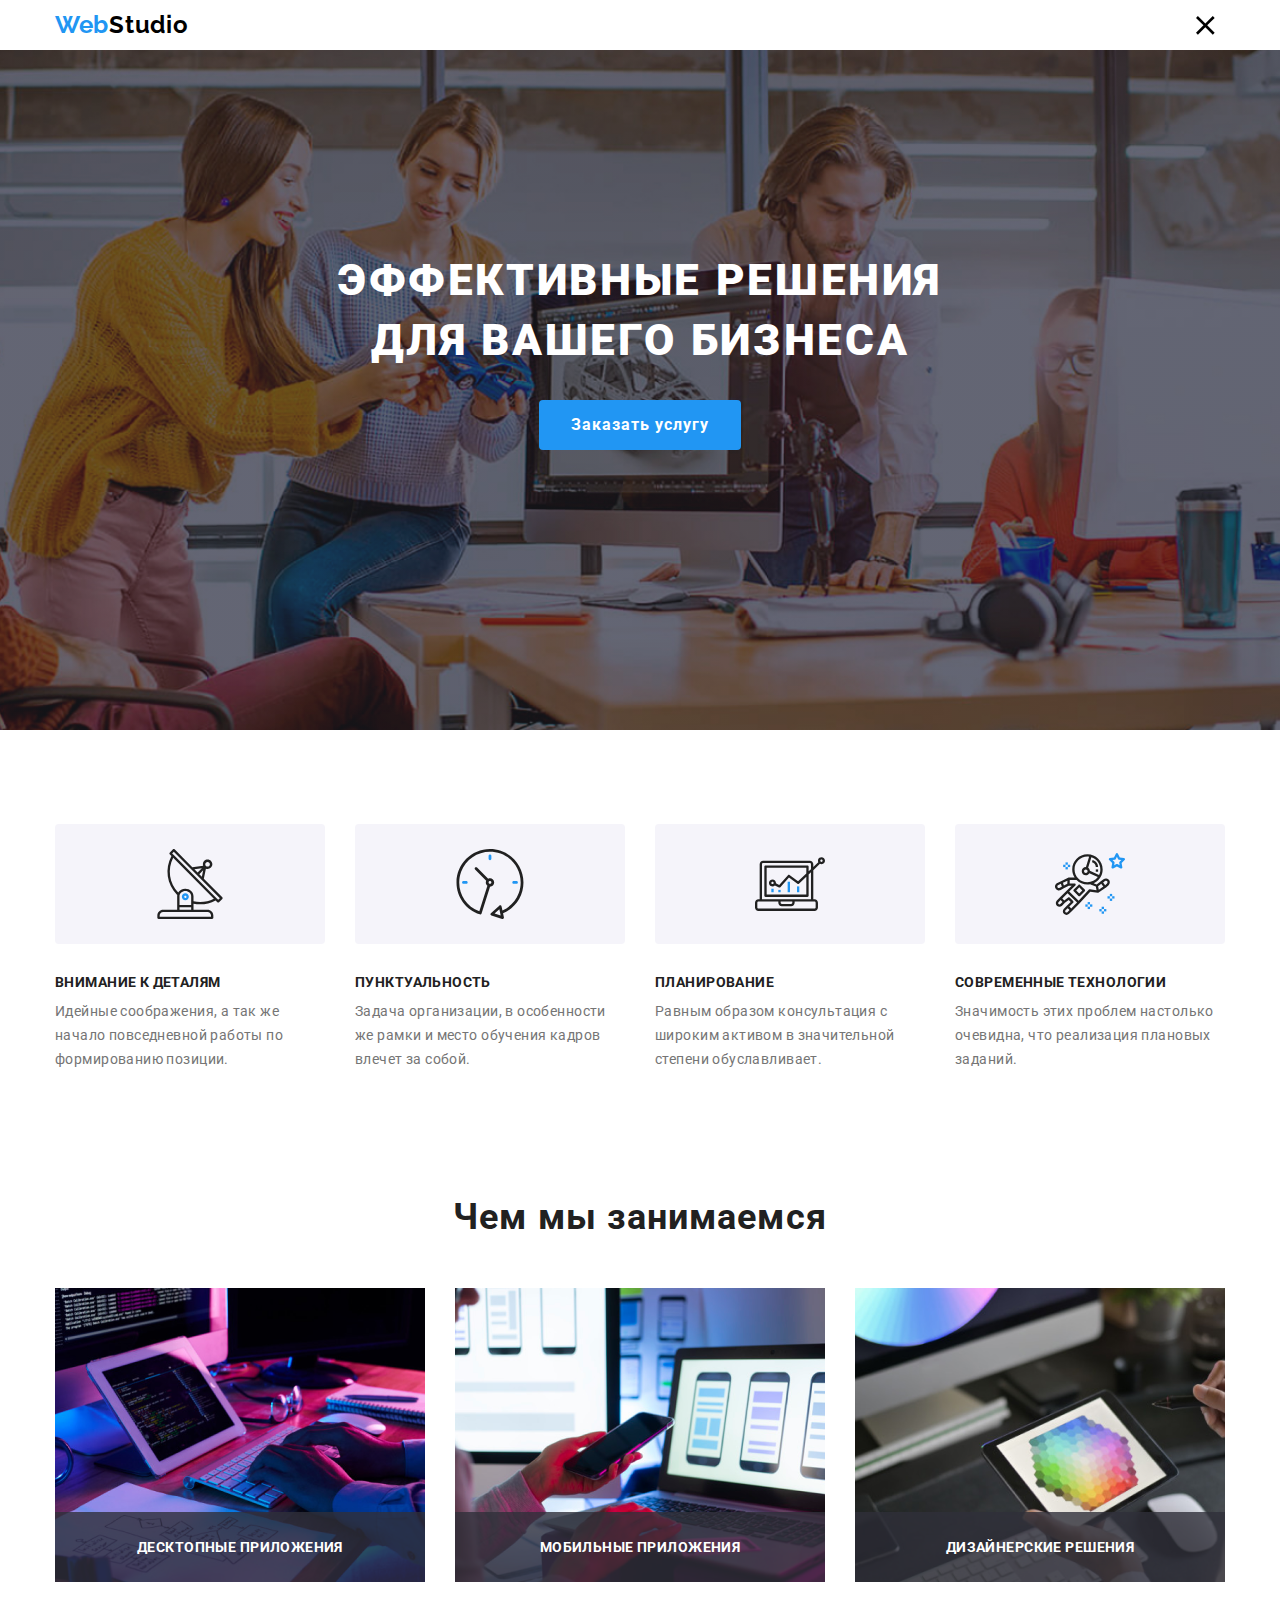
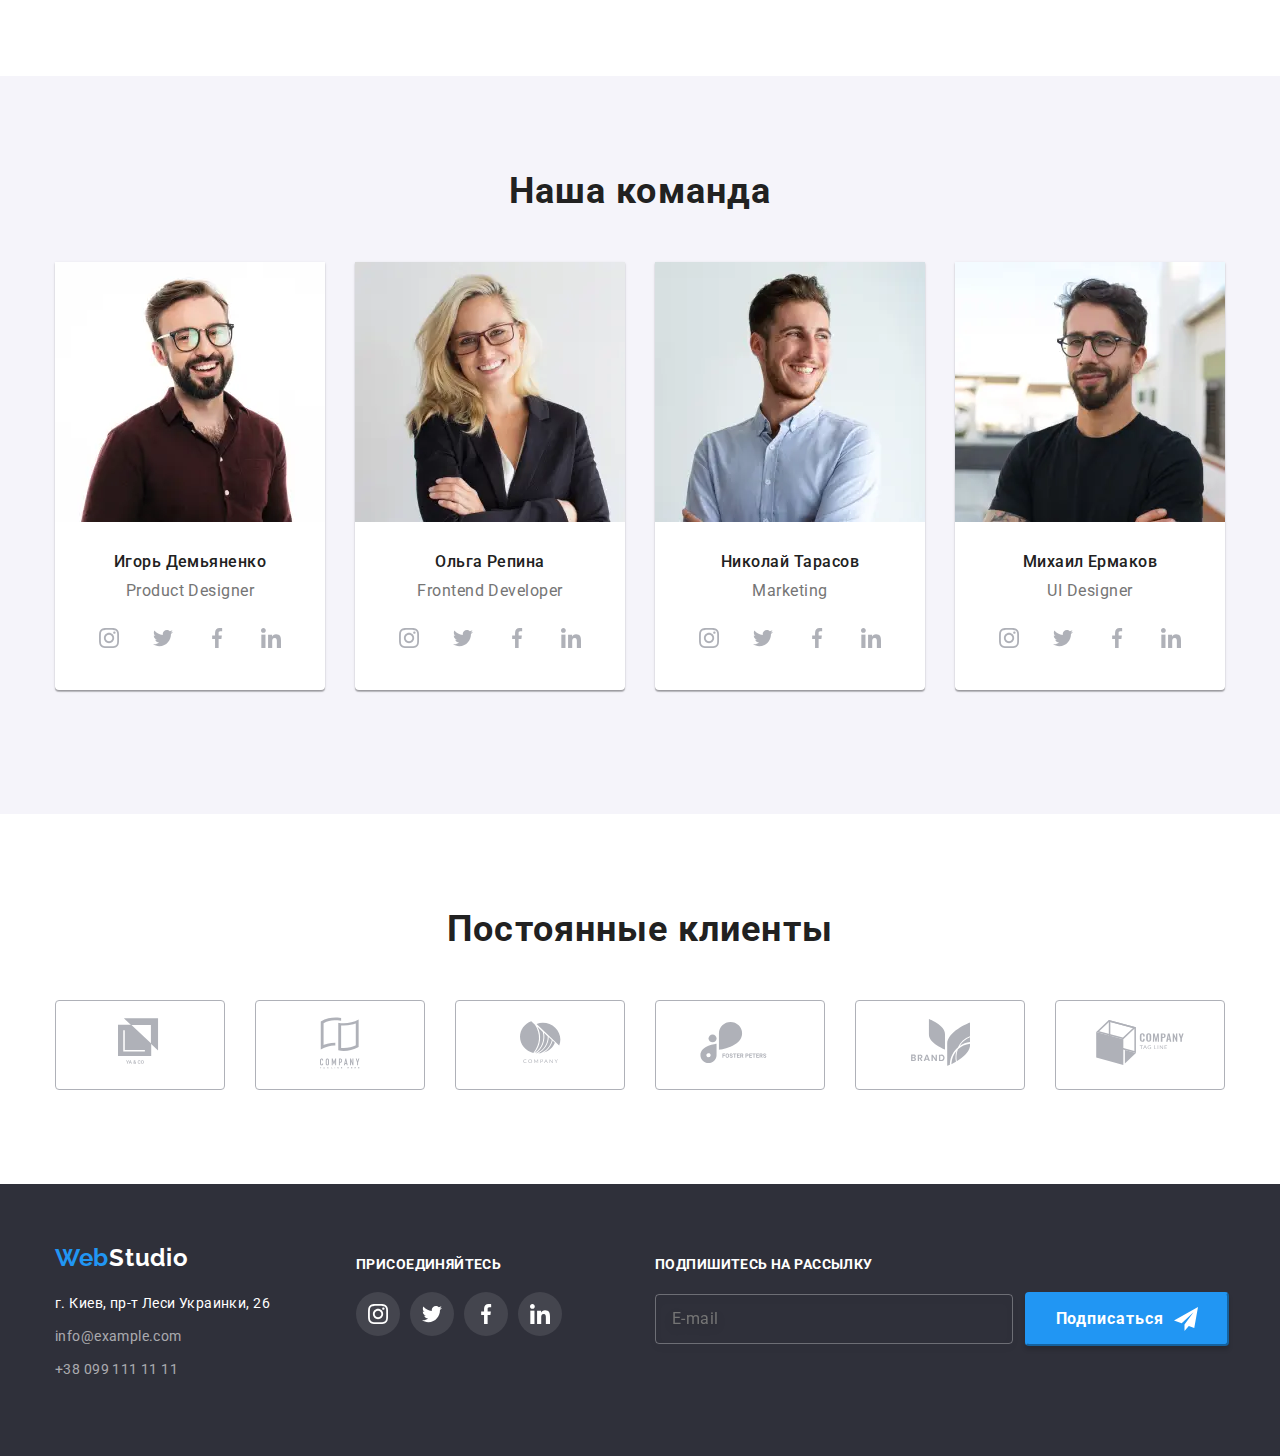
==== commit c70def08: "add mobile menu" ====
--- a/index.html
+++ b/index.html
@@ -15,14 +15,20 @@
     <!-- Шапка сайта -->
     <header class="header">
         <div class="container">
-            <!-- <nav class="site-nav">
-            <a href="./index.html" lang="en" aria-label="logo" class="logo list"><span class="logo__wrap">Web</span>Studio</a>
-            <ul class="site-nav__items list">
+            <nav class="site-nav">
+            <a href="./index.html" lang="en" aria-label="logo" class="logo list logo-header"><span class="logo__wrap">Web</span>Studio</a>
+            <button type="button" class="menu-button is-open" aria-expanded="false" aria-controls="menu-container" data-menu-button>
+                <svg width="40" height="40" aria-label="Переключатель мобильного меню">
+                    <use  class="icon-cross" href="./img/mobile_menu.svg#cross"></use>
+                    <use  class="icon-menu" href="./img/mobile_menu.svg#menu"></use>
+                </svg>
+            </button>
+            <!-- <ul class="site-nav__items list">
                 <li class="site-nav__item"><a href="./index.html" class="site-nav__link"><span class="active-page">Студия</span></a></li>
                 <li class="site-nav__item"><a href="./portfolio.html" class="site-nav__link">Портфолио</a></li>
                 <li class="site-nav__item"><a href="" class="site-nav__link">Контакты</a></li>
-            </ul>
-            </nav> -->
+            </ul> -->
+            </nav>
         <!-- Контакты -->
             <!-- <address class="nav-adress">
             <ul class="contacts list">
@@ -343,6 +349,7 @@
     <!-- Футер -->
     <footer class="footer">
         <div class="container">
+            <div class="container-tablet">
             <div class="adress__container">
         <a href="./index.html" lang="en" aria-label="logo" class="logo logo__footer"><span class="logo__wrap">Web</span>Studio</a>
         <address class="footer__adress">
@@ -377,6 +384,7 @@
                         </svg>
                     </a></li>
             </ul>
+        </div>
         </div>
         <form class="footer-call-form">
             <b class="footer-call-form__text">Подпишитесь на рассылку</b>
--- a/css/main.min.css
+++ b/css/main.min.css
@@ -1,2 +1,2 @@
-:root{--main-font: "Roboto", sans-serif;--secondary-font: "Raleway", sans-serif;--main-color-black: #212121;--main-color-grey: #757575;--accent-color-blue: #2196f3;--secondary-color-black: #000000;--accent-color-white: #ffffff;--secondary-color-white-transparence: rgb(255, 255, 255, 0.6);--btn-hover-color: #188ce8;--footer-bcg: #2f303a;--header-bcg: #ffffff;--team-bcg: #f5f4fa;--portfolio-bcg-btn-color: #f5f4fa;--portfolio-bcg-cards-color: #eeeeee;--line-header: #ececec}.visually-hidden{position:absolute;width:1px;height:1px;margin:-1px;border:0;padding:0;white-space:nowrap;-webkit-clip-path:inset(100%);clip-path:inset(100%);overflow:hidden}body{font-family:var(--main-font)}.list{list-style-type:none}h1,h2,h3,h4,h5,h6,p{margin:0%}ul{margin:0%;padding:0%}.container{padding:0 15px;width:100%}@media screen and (min-width: 480px){.container{max-width:480px;margin:0 auto}}@media screen and (min-width: 768px){.container{max-width:768px}}@media screen and (min-width: 1200px){.container{max-width:1200px}}.section{padding-bottom:60px;padding-top:60px}@media screen and (min-width: 1200px){.section{padding-bottom:94px;padding-top:94px}}.active-page{color:var(--accent-color-blue)}.active-page{position:relative}.active-page::after{content:"";display:inline-block;width:100%;position:absolute;height:4px;background-color:var(--accent-color-blue);bottom:-32px;left:0px;border-radius:2px}@media screen and (min-width: 1200px){img{display:block}}header{background:var(--header-bcg)}.header{display:-webkit-box;display:-ms-flexbox;display:flex;-webkit-box-align:center;-ms-flex-align:center;align-items:center;border-bottom:1px solid var(--line-header)}.site-nav{display:-webkit-box;display:-ms-flexbox;display:flex;-webkit-box-align:center;-ms-flex-align:center;align-items:center}.header .container{display:-webkit-box;display:-ms-flexbox;display:flex;-webkit-box-align:center;-ms-flex-align:center;align-items:center;padding-top:25px;padding-bottom:25px}.header .logo{margin-right:93px}.site-nav__items{display:-webkit-box;display:-ms-flexbox;display:flex}.site-nav__link:hover,.site-nav__link:focus{color:var(--accent-color-blue)}.site-nav__item:not(:last-child){margin-right:50px}.site-nav__link{text-decoration:none;color:var(--main-color-black);font-size:14px;font-weight:500;line-height:1.143;letter-spacing:0.02em;-webkit-transition:color 250ms cubic-bezier(0.4, 0, 0.2, 1);transition:color 250ms cubic-bezier(0.4, 0, 0.2, 1)}.site-nav__contacts{color:var(--main-color-grey);font-size:14px;font-weight:500;line-height:1.143;letter-spacing:0.02em;text-decoration:none;display:-webkit-box;display:-ms-flexbox;display:flex;-webkit-box-align:center;-ms-flex-align:center;align-items:center;padding:2px 0px;-webkit-transition:color 250ms cubic-bezier(0.4, 0, 0.2, 1);transition:color 250ms cubic-bezier(0.4, 0, 0.2, 1)}.site-nav__contacts:hover,.site-nav__contacts:focus{color:var(--accent-color-blue)}.contacts{display:-webkit-box;display:-ms-flexbox;display:flex;font-style:normal}.nav-adress{margin-left:auto}.nav-contacts__item:not(:last-child){margin-right:50px}.mail__icon{width:16px;height:12px;fill:var(--main-color-grey);cursor:pointer;margin-right:10px}.site-nav__contacts:hover .mail__icon,.site-nav__contacts:focus .mail__icon{fill:var(--accent-color-blue)}.mail__icon:hover,.mail__icon:focus{fill:var(--accent-color-blue)}.logo{font-family:var(--secondary-font);font-size:26px;font-weight:700;line-height:1.192;color:var(--secondary-color-black);text-decoration:none;letter-spacing:0.03em}.logo__wrap{color:var(--accent-color-blue)}.tel{width:10px;height:16px;margin-bottom:1px}footer{background-color:var(--footer-bcg)}.footer{padding-top:60px;padding-bottom:60px}.footer__item{font-style:normal;display:block}.footer__item:not(:last-child){margin-bottom:9px}.footer__adress{margin-top:20px}.footer__contacts{font-family:var(--main-font);color:var(--secondary-color-white-transparence);text-decoration:none;font-size:14px;font-weight:400;line-height:1.714;letter-spacing:0.03em}.logo__footer{color:var(--accent-color-white)}.map{color:var(--accent-color-white)}.footer__social-links{display:block}@media screen and (min-width: 320px) and (max-width: 1199px){.adress__container{text-align:center}}@media screen and (min-width: 320px) and (max-width: 767px){.footer-call{margin-top:60px}.footer-call-form__text{font-size:14px;font-weight:700;line-height:1.143;letter-spacing:0.03em;text-transform:uppercase;color:var(--accent-color-white);margin-bottom:20px;display:block;text-align:center}.footer__input{width:450px;height:50px;border:1px solid rgba(255,255,255,0.3);-webkit-filter:drop-shadow(0px 4px 4px rgba(0,0,0,0.15));filter:drop-shadow(0px 4px 4px rgba(0,0,0,0.15));border-radius:4px;background-color:transparent;padding-left:16px;font-size:16px;line-height:1.25;letter-spacing:0.03em;color:rgba(255,255,255,0.6)}.footer__input:hover,.footer__input:focus{outline:none}.footer-form__field{margin-bottom:20px;text-align:center}}.footer-call{color:var(--accent-color-white);font-size:14px;font-weight:700;line-height:1.143;letter-spacing:0.03em;text-transform:uppercase;margin-bottom:20px}.footer__social-links{text-align:center}.footer__link{display:-webkit-box;display:-ms-flexbox;display:flex;margin-bottom:60px;-webkit-box-align:center;-ms-flex-align:center;align-items:center;-webkit-box-pack:center;-ms-flex-pack:center;justify-content:center}.footer__social-links .social-list__icon{fill:var(--accent-color-white)}.footer__btn--send{-webkit-box-shadow:0px 4px 4px rgba(0,0,0,0.15);box-shadow:0px 4px 4px rgba(0,0,0,0.15);border-radius:4px;background-color:var(--accent-color-blue);font-size:16px;font-weight:700;line-height:1.875;color:var(--accent-color-white);letter-spacing:0.06em;cursor:pointer;border-color:var(--accent-color-blue);padding:10px 28.5px;display:-webkit-box;display:-ms-flexbox;display:flex;-webkit-box-align:center;-ms-flex-align:center;align-items:center;-webkit-box-pack:center;-ms-flex-pack:center;justify-content:center;-webkit-transition:250ms cubic-bezier(0.4, 0, 0.2, 1);transition:250ms cubic-bezier(0.4, 0, 0.2, 1);margin-left:auto;margin-right:auto}.footer__btn--send:hover,.footer__btn--send:focus{background-color:var(--btn-hover-color);border-color:var(--btn-hover-color)}.footer__btn--send::after{content:"";width:24px;height:24px;background-color:var(--accent-color-blue);background-image:url(../img/icon_send.svg);display:-webkit-inline-box;display:-ms-inline-flexbox;display:inline-flex;margin-left:10px;-webkit-transition:250ms cubic-bezier(0.4, 0, 0.2, 1);transition:250ms cubic-bezier(0.4, 0, 0.2, 1)}.footer__btn--send:hover:after{background-color:var(--btn-hover-color)}.footer__social-links .social-link__list{background-color:rgba(255,255,255,0.1)}@media screen and (min-width: 1200px){.footer{padding-top:60px;padding-bottom:60px}.footer__items{font-style:normal;display:block}.footer__items:not(:last-child){margin-bottom:9px}.footer__adress{margin-top:20px;width:231px}.footer__contacts{font-family:var(--main-font);color:var(--secondary-color-white-transparence);text-decoration:none;font-size:14px;font-weight:400;line-height:1.714;letter-spacing:0.03em}.logo__footer{color:var(--accent-color-white)}.map{color:var(--accent-color-white)}.footer__social-links{display:block;margin-left:70px}.footer .container{display:-webkit-box;display:-ms-flexbox;display:flex}.footer-call{display:-webkit-box;display:-ms-flexbox;display:flex;color:var(--accent-color-white);font-size:14px;font-weight:700;line-height:1.143;letter-spacing:0.03em;text-transform:uppercase;margin-bottom:20px;padding-top:12px}.footer__link{display:-webkit-box;display:-ms-flexbox;display:flex}.footer__social-links .social-list__icon{fill:var(--accent-color-white)}.footer-call-form{margin-left:93px}.footer-call-form__text{font-size:14px;font-weight:700;line-height:1.143;letter-spacing:0.03em;text-transform:uppercase;color:var(--accent-color-white);padding-top:12px;display:block}.footer-call-form__container{display:-webkit-box;display:-ms-flexbox;display:flex;-webkit-box-align:center;-ms-flex-align:center;align-items:center;-webkit-box-pack:center;-ms-flex-pack:center;justify-content:center;padding-top:20px}.footer__input{width:358px;height:50px;border:1px solid rgba(255,255,255,0.3);-webkit-filter:drop-shadow(0px 4px 4px rgba(0,0,0,0.15));filter:drop-shadow(0px 4px 4px rgba(0,0,0,0.15));border-radius:4px;background-color:transparent;padding-left:16px;font-size:16px;line-height:1.25;letter-spacing:0.03em;color:rgba(255,255,255,0.6);margin-right:12px}.footer__input:hover,.footer__input:focus{outline:none}.footer__btn--send{-webkit-box-shadow:0px 4px 4px rgba(0,0,0,0.15);box-shadow:0px 4px 4px rgba(0,0,0,0.15);border-radius:4px;background-color:var(--accent-color-blue);font-size:16px;font-weight:700;line-height:1.875;color:var(--accent-color-white);letter-spacing:0.06em;cursor:pointer;border-color:var(--accent-color-blue);padding:10px 28.5px;display:-webkit-box;display:-ms-flexbox;display:flex;-webkit-box-align:center;-ms-flex-align:center;align-items:center;-webkit-transition:250ms cubic-bezier(0.4, 0, 0.2, 1);transition:250ms cubic-bezier(0.4, 0, 0.2, 1)}.footer__btn--send:hover,.footer__btn--send:focus{background-color:var(--btn-hover-color);border-color:var(--btn-hover-color)}.footer__btn--send::after{content:"";width:24px;height:24px;background-color:var(--accent-color-blue);background-image:url(../img/icon_send.svg);display:-webkit-inline-box;display:-ms-inline-flexbox;display:inline-flex;margin-left:10px;-webkit-transition:250ms cubic-bezier(0.4, 0, 0.2, 1);transition:250ms cubic-bezier(0.4, 0, 0.2, 1)}.footer__btn--send:hover:after{background-color:var(--btn-hover-color)}.footer-form__field{display:-webkit-box;display:-ms-flexbox;display:flex;-webkit-box-align:center;-ms-flex-align:center;align-items:center;-webkit-box-pack:center;-ms-flex-pack:center;justify-content:center}.footer__social-links .social-link__list{background-color:rgba(255,255,255,0.1)}}.hero{background-image:-webkit-gradient(linear, left top, left bottom, from(rgba(47,48,58,0.4)), to(rgba(47,48,58,0.4))),url(../../img/HeaderM_img@1x.jpg);background-image:linear-gradient(rgba(47,48,58,0.4), rgba(47,48,58,0.4)),url(../../img/HeaderM_img@1x.jpg);background-repeat:no-repeat;background-position:center top;padding-top:118px;padding-bottom:118px;background-size:480px 400px;margin-left:auto;margin-right:auto}.hero .container{text-align:center}.hero__text{font-family:var(--main-font);font-size:26px;font-weight:900;line-height:1.615;color:var(--accent-color-white);letter-spacing:0.06em;margin:auto;margin-bottom:30px;width:360px;height:84px;text-transform:uppercase}.hero__btn{background-color:var(--accent-color-blue);color:var(--accent-color-white);font-size:16px;font-weight:700;line-height:1.875;letter-spacing:0.06em;font-family:var(--main-font);min-width:200px;height:50px;border-radius:4px;border:none;padding:10px 32px;-webkit-transition:all 250ms cubic-bezier(0.4, 0, 0.2, 1);transition:all 250ms cubic-bezier(0.4, 0, 0.2, 1);-webkit-animation-duration:1000ms;animation-duration:1000ms;-webkit-animation-iteration-count:3;animation-iteration-count:3}.hero__btn:hover,.hero__btn:focus{background:var(--btn-hover-color);color:var(--accent-color-white);cursor:pointer}@media screen and (min-device-pixel-ratio: 2) and (min-width: 480px), screen and (min-resolution: 192dbi) and (min-width: 480px), screen and (-webkit-min-device-pixel-ratio: 2) and (min-width: 480px), screen and (min-resolution: 2dppx) and (min-width: 480px){.hero{background-image:-webkit-gradient(linear, left top, left bottom, from(rgba(47,48,58,0.4)), to(rgba(47,48,58,0.4))),url(../../img/HeaderM_img@2x.jpg);background-image:linear-gradient(rgba(47,48,58,0.4), rgba(47,48,58,0.4)),url(../../img/HeaderM_img@2x.jpg)}}@media screen and (min-width: 768px){.hero{background-image:-webkit-gradient(linear, left top, left bottom, from(rgba(47,48,58,0.4)), to(rgba(47,48,58,0.4))),url(../../img/HeaderT_img@1x.jpg);background-image:linear-gradient(rgba(47,48,58,0.4), rgba(47,48,58,0.4)),url(../../img/HeaderT_img@1x.jpg);background-repeat:no-repeat;background-position:center top;padding-top:118px;padding-bottom:198px;background-size:768px 400px;margin-left:auto;margin-right:auto}.hero .container{text-align:center}.hero__text{font-family:var(--main-font);font-size:26px;font-weight:900;line-height:1.615;color:var(--accent-color-white);letter-spacing:0.06em;margin:auto;margin-bottom:30px;width:360px;height:84px;text-transform:uppercase}.hero__btn{background-color:var(--accent-color-blue);color:var(--accent-color-white);font-size:16px;font-weight:700;line-height:1.875;letter-spacing:0.06em;font-family:var(--main-font);min-width:200px;height:50px;border-radius:4px;border:none;padding:10px 32px;-webkit-transition:all 250ms cubic-bezier(0.4, 0, 0.2, 1);transition:all 250ms cubic-bezier(0.4, 0, 0.2, 1);-webkit-animation-duration:1000ms;animation-duration:1000ms;-webkit-animation-iteration-count:3;animation-iteration-count:3}.hero__btn:hover,.hero__btn:focus{background:var(--btn-hover-color);color:var(--accent-color-white);cursor:pointer}}@media screen and (min-device-pixel-ratio: 2) and (min-width: 768px), screen and (min-resolution: 192dbi) and (min-width: 768px), screen and (-webkit-min-device-pixel-ratio: 2) and (min-width: 768px), screen and (min-resolution: 2dppx) and (min-width: 768px){.hero{background-image:-webkit-gradient(linear, left top, left bottom, from(rgba(47,48,58,0.4)), to(rgba(47,48,58,0.4))),url(../../img/HeaderT_img@2x.jpg);background-image:linear-gradient(rgba(47,48,58,0.4), rgba(47,48,58,0.4)),url(../../img/HeaderT_img@2x.jpg)}}@media screen and (min-width: 1200px){.hero{background:var(--footer-bcg);padding-top:200px;padding-bottom:280px;background-image:-webkit-gradient(linear, left top, left bottom, from(rgba(47,48,58,0.4)), to(rgba(47,48,58,0.4))),url("../../img/HeaderD_img@1x.jpg");background-image:linear-gradient(rgba(47,48,58,0.4), rgba(47,48,58,0.4)),url("../../img/HeaderD_img@1x.jpg");background-repeat:no-repeat;max-width:1600px;background-size:cover;background-position:center;margin-left:auto;margin-right:auto}.hero .container{text-align:center}.hero__text{font-family:var(--main-font);font-size:44px;font-weight:900;line-height:1.364;color:var(--accent-color-white);letter-spacing:0.06em;text-transform:uppercase;width:696px;height:120px;margin:auto;margin-bottom:30px}.hero__btn{background-color:var(--accent-color-blue);color:var(--accent-color-white);font-size:16px;font-weight:700;line-height:1.875;letter-spacing:0.06em;font-family:var(--main-font);min-width:200px;height:50px;border-radius:4px;border:none;padding:10px 32px;-webkit-transition:all 250ms cubic-bezier(0.4, 0, 0.2, 1);transition:all 250ms cubic-bezier(0.4, 0, 0.2, 1);-webkit-animation-duration:1000ms;animation-duration:1000ms;-webkit-animation-iteration-count:3;animation-iteration-count:3}.hero__btn:hover,.hero__btn:focus{background:var(--btn-hover-color);color:var(--accent-color-white);cursor:pointer}}@media screen and (min-device-pixel-ratio: 2) and (min-width: 1200px), screen and (min-resolution: 192dbi) and (min-width: 1200px), screen and (-webkit-min-device-pixel-ratio: 2) and (min-width: 1200px), screen and (min-resolution: 2dppx) and (min-width: 1200px){.hero{background-image:-webkit-gradient(linear, left top, left bottom, from(rgba(47,48,58,0.4)), to(rgba(47,48,58,0.4))),url(../../img/HeaderD_img@2x.jpg);background-image:linear-gradient(rgba(47,48,58,0.4), rgba(47,48,58,0.4)),url(../../img/HeaderD_img@2x.jpg)}}.advantages{background:var(--header-bcg)}.advantages-items{width:450px;margin-bottom:30px}.advantages-items__title{color:var(--main-color-black);font-size:14px;font-weight:700;line-height:1.143;letter-spacing:0.03em;text-transform:uppercase;margin-bottom:10px;text-align:center}.advantages-items__text{color:var(--main-color-grey);font-size:14px;font-weight:400;line-height:1.714;letter-spacing:0.03em}@media screen and (min-width: 768px){.advantages-items{width:354px;margin-bottom:30px}.advantages-items:nth-child(2n+1){margin-right:30px}.advantages-items__title{color:var(--main-color-black);font-size:14px;font-weight:700;line-height:1.143;letter-spacing:0.03em;text-transform:uppercase;margin-bottom:10px;text-align:start}.advantages-items__text{color:var(--main-color-grey);font-size:14px;font-weight:400;line-height:1.714;letter-spacing:0.03em}.advantages__list{display:-webkit-box;display:-ms-flexbox;display:flex;-ms-flex-wrap:wrap;flex-wrap:wrap}}@media screen and (min-width: 1200px){.advantages-items{width:270px}.advantages-items:not(:last-child){margin-right:30px}__title{color:var(--main-color-black);font-size:14px;font-weight:700;line-height:1.143;letter-spacing:0.03em;text-transform:uppercase;margin-bottom:10px}__text{color:var(--main-color-grey);font-size:14px;font-weight:400;line-height:1.714;letter-spacing:0.03em}}@media screen and (max-width: 1199px){.activity{display:none}}@media screen and (min-width: 1200px){.activity{background:var(--header-bcg);padding-bottom:94px}.activity__list{display:-webkit-box;display:-ms-flexbox;display:flex;-webkit-box-align:center;-ms-flex-align:center;align-items:center;-webkit-box-pack:center;-ms-flex-pack:center;justify-content:center}.activity__title{color:var(--main-color-black);font-size:36px;font-weight:700;line-height:1.167;letter-spacing:0.03em;text-align:center;margin-bottom:50px}.activity__text{position:absolute;padding-top:27px;padding-bottom:27px;background:rgba(47,48,58,0.8);font-size:14px;font-weight:700;line-height:1.143;text-align:center;letter-spacing:0.03em;color:var(--accent-color-white);text-transform:uppercase;bottom:0;width:100%}.activity__item{position:relative}.activity__item:not(:last-child){margin-right:30px}}.team{background:var(--team-bcg)}.team__subtitle{background:var(--header-bcg);text-align:center;border-radius:0px 0px 4px 4px;-webkit-box-shadow:0px 1px 3px rgba(0,0,0,0.12),0px 1px 1px rgba(0,0,0,0.14),0px 2px 1px rgba(0,0,0,0.2);box-shadow:0px 1px 3px rgba(0,0,0,0.12),0px 1px 1px rgba(0,0,0,0.14),0px 2px 1px rgba(0,0,0,0.2);margin-bottom:30px}.team__title{margin-bottom:30px;text-align:center}.team__name{color:var(--main-color-black);font-size:16px;font-weight:500;line-height:1.188;letter-spacing:0.03em;margin-bottom:10px}.team__prof{color:var(--main-color-grey);font-size:16px;font-weight:400;line-height:1.188;letter-spacing:0.03em}.team__list{text-align:center}.team-container{padding:30px 32px}.team .container .team__title{color:var(--main-color-black);font-size:36px;font-weight:700;line-height:1.167;letter-spacing:0.03em}.img_size{width:450px;height:460px}@media screen and (min-width: 768px){.team .img_size{width:354px;height:374px}.team__subtitle:nth-child(2n+1){margin-right:30px}.team__list{display:-webkit-box;display:-ms-flexbox;display:flex;-ms-flex-wrap:wrap;flex-wrap:wrap}}@media screen and (min-width: 1200px){.team{background:var(--team-bcg)}.team .img_size{width:270px;height:260px}.team__subtitle{background:var(--header-bcg);text-align:center;border-radius:0px 0px 4px 4px;-webkit-box-shadow:0px 1px 3px rgba(0,0,0,0.12),0px 1px 1px rgba(0,0,0,0.14),0px 2px 1px rgba(0,0,0,0.2);box-shadow:0px 1px 3px rgba(0,0,0,0.12),0px 1px 1px rgba(0,0,0,0.14),0px 2px 1px rgba(0,0,0,0.2)}.team__subtitle:not(:last-child){margin-right:30px}.team__title{margin-bottom:50px;text-align:center}.team__list{display:-webkit-box;display:-ms-flexbox;display:flex;-webkit-box-align:center;-ms-flex-align:center;align-items:center;-webkit-box-pack:center;-ms-flex-pack:center;justify-content:center}.team__name{color:var(--main-color-black);font-size:16px;font-weight:500;line-height:1.188;letter-spacing:0.03em;margin-bottom:10px}.team__prof{color:var(--main-color-grey);font-size:16px;font-weight:400;line-height:1.188;letter-spacing:0.03em}.team-container{padding:30px 32px}.team .container .team__title{color:var(--main-color-black);font-size:36px;font-weight:700;line-height:1.167;letter-spacing:0.03em}}.social-link__list{display:-webkit-box;display:-ms-flexbox;display:flex;-webkit-box-pack:center;-ms-flex-pack:center;justify-content:center;-webkit-box-align:center;-ms-flex-align:center;align-items:center;width:44px;height:44px;background-color:var(--accent-color-white);border-radius:50%;cursor:pointer;-webkit-transition:all 250ms cubic-bezier(0.4, 0, 0.2, 1);transition:all 250ms cubic-bezier(0.4, 0, 0.2, 1)}.social-link__list:hover,.social-link__list:focus{background-color:var(--accent-color-blue)}.social-link__list:hover .social-list__icon,.social-link__list:focus .social-list__icon{fill:var(--accent-color-white)}.social-link{display:-webkit-box;display:-ms-flexbox;display:flex;-webkit-box-pack:center;-ms-flex-pack:center;justify-content:center;margin-top:16px}.social-list__icon{width:20px;height:20px;fill:var(--color1, #afb1b8)}.social-list:not(:last-child){margin-right:10px}.advantages-items::before{content:"";display:block;height:120px;margin-bottom:30px;border-radius:4px;background-color:var(--team-bcg);background-repeat:no-repeat;background-position:center}.icon__antenna::before{background-image:url("../img/antenna.svg")}.icon__clock::before{background-image:url("../img/clock.svg")}.icon__daigram::before{background-image:url("../img/diagram.svg")}.icon__astronaut::before{background-image:url("../img/astronaut.svg")}.clients-title{font-size:28px;font-weight:700;line-height:1.179;text-align:center;letter-spacing:0.03em;color:var(--main-color-black);margin-bottom:30px}.clients-links{display:-webkit-box;display:-ms-flexbox;display:flex;-ms-flex-wrap:wrap;flex-wrap:wrap}.clients-list{display:-webkit-box;display:-ms-flexbox;display:flex;width:210px;height:90px;border:solid 1px #afb1b8;border-radius:4px;-webkit-box-align:center;-ms-flex-align:center;align-items:center;-webkit-box-pack:center;-ms-flex-pack:center;justify-content:center;cursor:pointer;-webkit-transition:all 250ms cubic-bezier(0.4, 0, 0.2, 1);transition:all 250ms cubic-bezier(0.4, 0, 0.2, 1)}.clients-list__icon{-webkit-transition:all 250ms cubic-bezier(0.4, 0, 0.2, 1);transition:all 250ms cubic-bezier(0.4, 0, 0.2, 1)}@media screen and (min-width: 320px) and (max-width: 767px){.clients-list:nth-child(2n+1){margin-right:30px}.clients-list:nth-child(-n+4){margin-bottom:30px}}.logo-1{width:44.27px;height:49.23px;fill:var(--color1, #afb1b8)}.clients-link__list .logo-1{width:44.27px;height:49.23px;fill:var(--color1, #afb1b8)}.logo-1{width:44.27px;height:49.23px;fill:var(--color1, #afb1b8)}.clients-link__list .logo-1{width:44.27px;height:49.23px;fill:var(--color1, #afb1b8)}.logo-2{width:40px;height:52px;fill:var(--color1, #afb1b8)}.logo-3{width:41px;height:42.6px;fill:var(--color1, #afb1b8)}.logo-4{width:79.66px;height:42.02px;fill:var(--color1, #afb1b8)}.logo-5{width:59px;height:47px;fill:var(--color1, #afb1b8)}.logo-6{width:88.48px;height:45.44px;fill:var(--color1, #afb1b8)}.clients-list:hover,.clients-container-link:focus .clients-list{border-color:var(--accent-color-blue)}.clients-list:hover .clients-list__icon,.clients-link__list:focus .clients-list__icon{fill:var(--accent-color-blue)}.clients-container-link{-webkit-transition:all 1250ms cubic-bezier(0.4, 0, 0.2, 1);transition:all 1250ms cubic-bezier(0.4, 0, 0.2, 1);display:inline-block}@media screen and (min-width: 768px) and (max-width: 1199px){.clients-list{width:226px;height:90px}.clients-list:nth-child(-n+3){margin-bottom:30px}.clients-list:nth-child(-n+2){margin-right:30px}.clients-list:nth-child(4){margin-right:30px}.clients-list:nth-child(5){margin-right:30px}}@media screen and (min-width: 1200px){.clients-title{font-size:36px;line-height:1.167;font-weight:700;margin-bottom:50px}.clients-links{display:-webkit-box;display:-ms-flexbox;display:flex;-webkit-box-pack:center;-ms-flex-pack:center;justify-content:center}.clients-list{display:-webkit-box;display:-ms-flexbox;display:flex;-webkit-box-pack:center;-ms-flex-pack:center;justify-content:center;width:170px;height:90px;-webkit-box-align:center;-ms-flex-align:center;align-items:center;justify-content:center}.clients-list:not(:last-child){margin-right:30px}}.backdrop{position:fixed;top:0;left:0;background-color:rgba(0,0,0,0.2);width:100%;height:100%;-webkit-transition:all 500ms linear;transition:all 500ms linear}.is-hidden{opacity:0;visibility:hidden;pointer-events:none}.backdrop.is-hidden .modal{-webkit-transform:scale(0);transform:scale(0);-webkit-transition:-webkit-transform 500ms linear 0ms;transition:-webkit-transform 500ms linear 0ms;transition:transform 500ms linear 0ms;transition:transform 500ms linear 0ms, -webkit-transform 500ms linear 0ms}.backdrop.is-hidden{-webkit-transition:all 500ms linear 500ms;transition:all 500ms linear 500ms}.modal{position:absolute;top:50%;left:50%;-webkit-transform:translate(-50%, -50%) scale(1);transform:translate(-50%, -50%) scale(1);-webkit-transition:-webkit-transform 500ms linear 250ms;transition:-webkit-transform 500ms linear 250ms;transition:transform 500ms linear 250ms;transition:transform 500ms linear 250ms, -webkit-transform 500ms linear 250ms;width:528px;min-height:581px;background-color:var(--accent-color-white);-webkit-box-shadow:0px 1px 3px rgba(0,0,0,0.12),0px 1px 1px rgba(0,0,0,0.14),0px 2px 1px rgba(0,0,0,0.2);box-shadow:0px 1px 3px rgba(0,0,0,0.12),0px 1px 1px rgba(0,0,0,0.14),0px 2px 1px rgba(0,0,0,0.2);border-radius:4px;padding:40px}.close-btn{position:absolute;top:8px;right:8px;width:30px;height:30px;display:-webkit-box;display:-ms-flexbox;display:flex;-webkit-box-pack:center;-ms-flex-pack:center;justify-content:center;-webkit-box-align:center;-ms-flex-align:center;align-items:center;cursor:pointer;background-color:var(--accent-color-white);border:1px solid rgba(0,0,0,0.1);border-radius:50%}.close-btn::before{content:"";width:18px;height:18px}.close::before{background-image:url("../img/Vector.svg");background-repeat:no-repeat;background-position:center;fill:var(--main-color-black)}.close:hover:before,.close:focus:before{fill:var(--accent-color-blue);background-image:url("../img/Vector_2.svg")}.form__title{color:var(--main-color-black);font-size:20px;font-weight:700;line-height:1.15;text-align:center;letter-spacing:0.03em;width:448px;height:23px;margin-bottom:12px}.form__field{margin-bottom:10px}.form__icon{position:absolute;top:50%;left:12px;-webkit-transform:translateY(-50%);transform:translateY(-50%);display:block;width:18px;height:18px;-webkit-transition:250ms cubic-bezier(0.4, 0, 0.2, 1);transition:250ms cubic-bezier(0.4, 0, 0.2, 1)}.modal-form{display:-webkit-box;display:-ms-flexbox;display:flex;-webkit-box-orient:vertical;-webkit-box-direction:normal;-ms-flex-direction:column;flex-direction:column}.modal__input{width:100%;height:40px;border:1px solid rgba(33,33,33,0.2);border-radius:4px;padding:0px 0px 0px 42px;margin-top:4px;-webkit-transition:border-color 250ms cubic-bezier(0.4, 0, 0.2, 1);transition:border-color 250ms cubic-bezier(0.4, 0, 0.2, 1)}.modal__input:focus{outline:none;border-color:var(--accent-color-blue)}.modal__input:focus+.form__icon{fill:var(--accent-color-blue)}.modal__label{font-size:12px;line-height:1.167;letter-spacing:0.01em;font-weight:normal;color:var(--main-color-grey)}.modal-form__wrapper{position:relative}.comment{width:100%;height:120px;border:1px solid rgba(33,33,33,0.2);border-radius:4px;padding:12px 16px;margin-top:4px;resize:none}.comment:focus{outline:none;border-color:var(--accent-color-blue);-webkit-transition:250ms cubic-bezier(0.4, 0, 0.2, 1);transition:250ms cubic-bezier(0.4, 0, 0.2, 1)}.label-comment{font-size:12px;line-height:1.167;letter-spacing:0.01em;color:var(--main-color-grey)}.modal-form__policy:checked+.label-policy::before{background-image:url(../img/icon_check.svg);background-position:center;background-color:var(--accent-color-blue);border-color:var(--accent-color-blue)}.label-policy{font-size:14px;line-height:1.714;letter-spacing:0.03em;color:var(--main-color-grey);width:400px;height:24px}.label-policy::before{content:"";display:-webkit-inline-box;display:-ms-inline-flexbox;display:inline-flex;width:16px;height:15px;border:var(--main-color-black) solid 2px;border-radius:2px;margin-right:7px}.policy-link{color:var(--accent-color-blue)}.checkbox{margin-top:10px;margin-bottom:20px}.modal__btn--send{font-size:16px;font-weight:700;line-height:1.875;width:200px;height:50px;padding:10px 55px;cursor:pointer;color:var(--accent-color-white);background-color:var(--accent-color-blue);letter-spacing:0.06em;-webkit-box-shadow:0px 4px 4px rgba(0,0,0,0.15);box-shadow:0px 4px 4px rgba(0,0,0,0.15);border-radius:4px;border:none;margin:0 auto;-webkit-transition:250ms cubic-bezier(0.4, 0, 0.2, 1);transition:250ms cubic-bezier(0.4, 0, 0.2, 1)}.modal__btn--send:hover,.modal__btn--send:focus{-webkit-box-shadow:0px 4px 4px rgba(0,0,0,0.15);box-shadow:0px 4px 4px rgba(0,0,0,0.15);background-color:var(--btn-hover-color);border-color:var(--btn-hover-color);outline:none}
+:root{--main-font: "Roboto", sans-serif;--secondary-font: "Raleway", sans-serif;--main-color-black: #212121;--main-color-grey: #757575;--accent-color-blue: #2196f3;--secondary-color-black: #000000;--accent-color-white: #ffffff;--secondary-color-white-transparence: rgb(255, 255, 255, 0.6);--btn-hover-color: #188ce8;--footer-bcg: #2f303a;--header-bcg: #ffffff;--team-bcg: #f5f4fa;--portfolio-bcg-btn-color: #f5f4fa;--portfolio-bcg-cards-color: #eeeeee;--line-header: #ececec}.visually-hidden{position:absolute;width:1px;height:1px;margin:-1px;border:0;padding:0;white-space:nowrap;-webkit-clip-path:inset(100%);clip-path:inset(100%);overflow:hidden}body{font-family:var(--main-font)}.list{list-style-type:none}h1,h2,h3,h4,h5,h6,p{margin:0%}ul{margin:0%;padding:0%}.container{padding:0 15px;width:100%}@media screen and (min-width: 480px){.container{max-width:480px;margin:0 auto}}@media screen and (min-width: 768px){.container{max-width:768px}}@media screen and (min-width: 1200px){.container{max-width:1200px}}.section{padding-bottom:60px;padding-top:60px}@media screen and (min-width: 1200px){.section{padding-bottom:94px;padding-top:94px}}.active-page{color:var(--accent-color-blue)}.active-page{position:relative}.active-page::after{content:"";display:inline-block;width:100%;position:absolute;height:4px;background-color:var(--accent-color-blue);bottom:-32px;left:0px;border-radius:2px}@media screen and (min-width: 1200px){img{display:block}}header{background:var(--header-bcg)}.logo{font-family:var(--secondary-font);font-size:24px;font-weight:700;line-height:1.167;color:var(--secondary-color-black);text-decoration:none;letter-spacing:0.03em}.logo__wrap{color:var(--accent-color-blue)}.menu-button{display:-webkit-inline-box;display:-ms-inline-flexbox;display:inline-flex;margin:0;padding:0;border:none;background-color:transparent}.menu-button .icon-cross{display:none}.menu-button.is-open .icon-cross{display:block;background-position:center}.menu-button.is-open .icon-menu{display:none}.header .site-nav{display:-webkit-box;display:-ms-flexbox;display:flex;-webkit-box-align:center;-ms-flex-align:center;align-items:center;-webkit-box-pack:justify;-ms-flex-pack:justify;justify-content:space-between;min-height:50px}.icon-menu{-webkit-box-align:center;-ms-flex-align:center;align-items:center;-webkit-box-pack:center;-ms-flex-pack:center;justify-content:center}footer{background-color:var(--footer-bcg)}.footer{padding-top:60px;padding-bottom:60px}.footer__item{font-style:normal;display:block}.footer__item:not(:last-child){margin-bottom:9px}.footer__adress{margin-top:20px}.footer__contacts{font-family:var(--main-font);color:var(--secondary-color-white-transparence);text-decoration:none;font-size:14px;font-weight:400;line-height:1.714;letter-spacing:0.03em}.logo__footer{color:var(--accent-color-white)}.map{color:var(--accent-color-white)}.footer__social-links{display:block}@media screen and (min-width: 320px) and (max-width: 1199px){.adress__container{text-align:center}.footer-call-form__text{font-size:14px;font-weight:700;line-height:1.143;letter-spacing:0.03em;text-transform:uppercase;color:var(--accent-color-white);margin-bottom:20px;display:block;text-align:center}.footer__input{width:450px;height:50px;border:1px solid rgba(255,255,255,0.3);-webkit-filter:drop-shadow(0px 4px 4px rgba(0,0,0,0.15));filter:drop-shadow(0px 4px 4px rgba(0,0,0,0.15));border-radius:4px;background-color:transparent;padding-left:16px;font-size:16px;line-height:1.25;letter-spacing:0.03em;color:rgba(255,255,255,0.6)}.footer__input:hover,.footer__input:focus{outline:none}.footer-form__field{margin-bottom:20px;text-align:center}}@media screen and (min-width: 320px) and (max-width: 767px){.footer-call{margin-top:60px}}.footer-call{color:var(--accent-color-white);font-size:14px;font-weight:700;line-height:1.143;letter-spacing:0.03em;text-transform:uppercase;margin-bottom:20px}.footer__social-links{text-align:center}.footer__link{display:-webkit-box;display:-ms-flexbox;display:flex;margin-bottom:60px;-webkit-box-align:center;-ms-flex-align:center;align-items:center;-webkit-box-pack:center;-ms-flex-pack:center;justify-content:center}.footer__social-links .social-list__icon{fill:var(--accent-color-white)}.footer__btn--send{-webkit-box-shadow:0px 4px 4px rgba(0,0,0,0.15);box-shadow:0px 4px 4px rgba(0,0,0,0.15);border-radius:4px;background-color:var(--accent-color-blue);font-size:16px;font-weight:700;line-height:1.875;color:var(--accent-color-white);letter-spacing:0.06em;cursor:pointer;border-color:var(--accent-color-blue);padding:10px 28.5px;display:-webkit-box;display:-ms-flexbox;display:flex;-webkit-box-align:center;-ms-flex-align:center;align-items:center;-webkit-box-pack:center;-ms-flex-pack:center;justify-content:center;-webkit-transition:250ms cubic-bezier(0.4, 0, 0.2, 1);transition:250ms cubic-bezier(0.4, 0, 0.2, 1);margin-left:auto;margin-right:auto}.footer__btn--send:hover,.footer__btn--send:focus{background-color:var(--btn-hover-color);border-color:var(--btn-hover-color)}.footer__btn--send::after{content:"";width:24px;height:24px;background-color:var(--accent-color-blue);background-image:url(../img/icon_send.svg);display:-webkit-inline-box;display:-ms-inline-flexbox;display:inline-flex;margin-left:10px;-webkit-transition:250ms cubic-bezier(0.4, 0, 0.2, 1);transition:250ms cubic-bezier(0.4, 0, 0.2, 1)}.footer__btn--send:hover:after{background-color:var(--btn-hover-color)}.footer__social-links .social-link__list{background-color:rgba(255,255,255,0.1)}@media screen and (min-width: 768px) and (max-width: 1199px){.container-tablet{display:-webkit-box;display:-ms-flexbox;display:flex;margin-left:auto;margin-right:auto}.adress__container{margin-left:76px}.footer-call-form{margin-top:60px}}@media screen and (min-width: 768px){.footer__social-links{display:block;margin-left:165px}.footer__link{display:-webkit-box;display:-ms-flexbox;display:flex}.footer__items{display:block}.footer-call{padding-top:5px}}@media screen and (min-width: 1200px){.container-tablet{display:-webkit-box;display:-ms-flexbox;display:flex}.footer{padding-top:60px;padding-bottom:60px}.footer__items{font-style:normal;display:block}.footer__items:not(:last-child){margin-bottom:9px}.footer__adress{margin-top:20px;width:231px}.footer__contacts{font-family:var(--main-font);color:var(--secondary-color-white-transparence);text-decoration:none;font-size:14px;font-weight:400;line-height:1.714;letter-spacing:0.03em}.logo__footer{color:var(--accent-color-white)}.map{color:var(--accent-color-white)}.footer__social-links{display:block;margin-left:70px}.footer .container{display:-webkit-box;display:-ms-flexbox;display:flex}.footer-call{display:-webkit-box;display:-ms-flexbox;display:flex;color:var(--accent-color-white);font-size:14px;font-weight:700;line-height:1.143;letter-spacing:0.03em;text-transform:uppercase;margin-bottom:20px;padding-top:12px}.footer__link{display:-webkit-box;display:-ms-flexbox;display:flex}.footer__social-links .social-list__icon{fill:var(--accent-color-white)}.footer-call-form{margin-left:93px}.footer-call-form__text{font-size:14px;font-weight:700;line-height:1.143;letter-spacing:0.03em;text-transform:uppercase;color:var(--accent-color-white);padding-top:12px;display:block}.footer-call-form__container{display:-webkit-box;display:-ms-flexbox;display:flex;-webkit-box-align:center;-ms-flex-align:center;align-items:center;-webkit-box-pack:center;-ms-flex-pack:center;justify-content:center;padding-top:20px}.footer__input{width:358px;height:50px;border:1px solid rgba(255,255,255,0.3);-webkit-filter:drop-shadow(0px 4px 4px rgba(0,0,0,0.15));filter:drop-shadow(0px 4px 4px rgba(0,0,0,0.15));border-radius:4px;background-color:transparent;padding-left:16px;font-size:16px;line-height:1.25;letter-spacing:0.03em;color:rgba(255,255,255,0.6);margin-right:12px}.footer__input:hover,.footer__input:focus{outline:none}.footer__btn--send{-webkit-box-shadow:0px 4px 4px rgba(0,0,0,0.15);box-shadow:0px 4px 4px rgba(0,0,0,0.15);border-radius:4px;background-color:var(--accent-color-blue);font-size:16px;font-weight:700;line-height:1.875;color:var(--accent-color-white);letter-spacing:0.06em;cursor:pointer;border-color:var(--accent-color-blue);padding:10px 28.5px;display:-webkit-box;display:-ms-flexbox;display:flex;-webkit-box-align:center;-ms-flex-align:center;align-items:center;-webkit-transition:250ms cubic-bezier(0.4, 0, 0.2, 1);transition:250ms cubic-bezier(0.4, 0, 0.2, 1)}.footer__btn--send:hover,.footer__btn--send:focus{background-color:var(--btn-hover-color);border-color:var(--btn-hover-color)}.footer__btn--send::after{content:"";width:24px;height:24px;background-color:var(--accent-color-blue);background-image:url(../img/icon_send.svg);display:-webkit-inline-box;display:-ms-inline-flexbox;display:inline-flex;margin-left:10px;-webkit-transition:250ms cubic-bezier(0.4, 0, 0.2, 1);transition:250ms cubic-bezier(0.4, 0, 0.2, 1)}.footer__btn--send:hover:after{background-color:var(--btn-hover-color)}.footer-form__field{display:-webkit-box;display:-ms-flexbox;display:flex;-webkit-box-align:center;-ms-flex-align:center;align-items:center;-webkit-box-pack:center;-ms-flex-pack:center;justify-content:center}.footer__social-links .social-link__list{background-color:rgba(255,255,255,0.1)}}.hero{background-image:-webkit-gradient(linear, left top, left bottom, from(rgba(47,48,58,0.4)), to(rgba(47,48,58,0.4))),url(../../img/HeaderM_img@1x.jpg);background-image:linear-gradient(rgba(47,48,58,0.4), rgba(47,48,58,0.4)),url(../../img/HeaderM_img@1x.jpg);background-repeat:no-repeat;background-position:center top;padding-top:118px;padding-bottom:118px;background-size:480px 400px;margin-left:auto;margin-right:auto}.hero .container{text-align:center}.hero__text{font-family:var(--main-font);font-size:26px;font-weight:900;line-height:1.615;color:var(--accent-color-white);letter-spacing:0.06em;margin:auto;margin-bottom:30px;width:360px;height:84px;text-transform:uppercase}.hero__btn{background-color:var(--accent-color-blue);color:var(--accent-color-white);font-size:16px;font-weight:700;line-height:1.875;letter-spacing:0.06em;font-family:var(--main-font);min-width:200px;height:50px;border-radius:4px;border:none;padding:10px 32px;-webkit-transition:all 250ms cubic-bezier(0.4, 0, 0.2, 1);transition:all 250ms cubic-bezier(0.4, 0, 0.2, 1);-webkit-animation-duration:1000ms;animation-duration:1000ms;-webkit-animation-iteration-count:3;animation-iteration-count:3}.hero__btn:hover,.hero__btn:focus{background:var(--btn-hover-color);color:var(--accent-color-white);cursor:pointer}@media screen and (min-device-pixel-ratio: 2) and (min-width: 480px), screen and (min-resolution: 192dbi) and (min-width: 480px), screen and (-webkit-min-device-pixel-ratio: 2) and (min-width: 480px), screen and (min-resolution: 2dppx) and (min-width: 480px){.hero{background-image:-webkit-gradient(linear, left top, left bottom, from(rgba(47,48,58,0.4)), to(rgba(47,48,58,0.4))),url(../../img/HeaderM_img@2x.jpg);background-image:linear-gradient(rgba(47,48,58,0.4), rgba(47,48,58,0.4)),url(../../img/HeaderM_img@2x.jpg)}}@media screen and (min-width: 768px){.hero{background-image:-webkit-gradient(linear, left top, left bottom, from(rgba(47,48,58,0.4)), to(rgba(47,48,58,0.4))),url(../../img/HeaderT_img@1x.jpg);background-image:linear-gradient(rgba(47,48,58,0.4), rgba(47,48,58,0.4)),url(../../img/HeaderT_img@1x.jpg);background-repeat:no-repeat;background-position:center top;padding-top:118px;padding-bottom:198px;background-size:768px 400px;margin-left:auto;margin-right:auto}.hero .container{text-align:center}.hero__text{font-family:var(--main-font);font-size:26px;font-weight:900;line-height:1.615;color:var(--accent-color-white);letter-spacing:0.06em;margin:auto;margin-bottom:30px;width:360px;height:84px;text-transform:uppercase}.hero__btn{background-color:var(--accent-color-blue);color:var(--accent-color-white);font-size:16px;font-weight:700;line-height:1.875;letter-spacing:0.06em;font-family:var(--main-font);min-width:200px;height:50px;border-radius:4px;border:none;padding:10px 32px;-webkit-transition:all 250ms cubic-bezier(0.4, 0, 0.2, 1);transition:all 250ms cubic-bezier(0.4, 0, 0.2, 1);-webkit-animation-duration:1000ms;animation-duration:1000ms;-webkit-animation-iteration-count:3;animation-iteration-count:3}.hero__btn:hover,.hero__btn:focus{background:var(--btn-hover-color);color:var(--accent-color-white);cursor:pointer}}@media screen and (min-device-pixel-ratio: 2) and (min-width: 768px), screen and (min-resolution: 192dbi) and (min-width: 768px), screen and (-webkit-min-device-pixel-ratio: 2) and (min-width: 768px), screen and (min-resolution: 2dppx) and (min-width: 768px){.hero{background-image:-webkit-gradient(linear, left top, left bottom, from(rgba(47,48,58,0.4)), to(rgba(47,48,58,0.4))),url(../../img/HeaderT_img@2x.jpg);background-image:linear-gradient(rgba(47,48,58,0.4), rgba(47,48,58,0.4)),url(../../img/HeaderT_img@2x.jpg)}}@media screen and (min-width: 1200px){.hero{background:var(--footer-bcg);padding-top:200px;padding-bottom:280px;background-image:-webkit-gradient(linear, left top, left bottom, from(rgba(47,48,58,0.4)), to(rgba(47,48,58,0.4))),url("../../img/HeaderD_img@1x.jpg");background-image:linear-gradient(rgba(47,48,58,0.4), rgba(47,48,58,0.4)),url("../../img/HeaderD_img@1x.jpg");background-repeat:no-repeat;max-width:1600px;background-size:cover;background-position:center;margin-left:auto;margin-right:auto}.hero .container{text-align:center}.hero__text{font-family:var(--main-font);font-size:44px;font-weight:900;line-height:1.364;color:var(--accent-color-white);letter-spacing:0.06em;text-transform:uppercase;width:696px;height:120px;margin:auto;margin-bottom:30px}.hero__btn{background-color:var(--accent-color-blue);color:var(--accent-color-white);font-size:16px;font-weight:700;line-height:1.875;letter-spacing:0.06em;font-family:var(--main-font);min-width:200px;height:50px;border-radius:4px;border:none;padding:10px 32px;-webkit-transition:all 250ms cubic-bezier(0.4, 0, 0.2, 1);transition:all 250ms cubic-bezier(0.4, 0, 0.2, 1);-webkit-animation-duration:1000ms;animation-duration:1000ms;-webkit-animation-iteration-count:3;animation-iteration-count:3}.hero__btn:hover,.hero__btn:focus{background:var(--btn-hover-color);color:var(--accent-color-white);cursor:pointer}}@media screen and (min-device-pixel-ratio: 2) and (min-width: 1200px), screen and (min-resolution: 192dbi) and (min-width: 1200px), screen and (-webkit-min-device-pixel-ratio: 2) and (min-width: 1200px), screen and (min-resolution: 2dppx) and (min-width: 1200px){.hero{background-image:-webkit-gradient(linear, left top, left bottom, from(rgba(47,48,58,0.4)), to(rgba(47,48,58,0.4))),url(../../img/HeaderD_img@2x.jpg);background-image:linear-gradient(rgba(47,48,58,0.4), rgba(47,48,58,0.4)),url(../../img/HeaderD_img@2x.jpg)}}.advantages{background:var(--header-bcg)}.advantages-items{width:450px;margin-bottom:30px}.advantages-items__title{color:var(--main-color-black);font-size:14px;font-weight:700;line-height:1.143;letter-spacing:0.03em;text-transform:uppercase;margin-bottom:10px;text-align:center}.advantages-items__text{color:var(--main-color-grey);font-size:14px;font-weight:400;line-height:1.714;letter-spacing:0.03em}@media screen and (min-width: 768px){.advantages-items{width:354px;margin-bottom:30px}.advantages-items:nth-child(2n+1){margin-right:30px}.advantages-items__title{color:var(--main-color-black);font-size:14px;font-weight:700;line-height:1.143;letter-spacing:0.03em;text-transform:uppercase;margin-bottom:10px;text-align:start}.advantages-items__text{color:var(--main-color-grey);font-size:14px;font-weight:400;line-height:1.714;letter-spacing:0.03em}.advantages__list{display:-webkit-box;display:-ms-flexbox;display:flex;-ms-flex-wrap:wrap;flex-wrap:wrap}}@media screen and (min-width: 1200px){.advantages-items{width:270px}.advantages-items:not(:last-child){margin-right:30px}__title{color:var(--main-color-black);font-size:14px;font-weight:700;line-height:1.143;letter-spacing:0.03em;text-transform:uppercase;margin-bottom:10px}__text{color:var(--main-color-grey);font-size:14px;font-weight:400;line-height:1.714;letter-spacing:0.03em}}@media screen and (max-width: 1199px){.activity{display:none}}@media screen and (min-width: 1200px){.activity{background:var(--header-bcg);padding-bottom:94px}.activity__list{display:-webkit-box;display:-ms-flexbox;display:flex;-webkit-box-align:center;-ms-flex-align:center;align-items:center;-webkit-box-pack:center;-ms-flex-pack:center;justify-content:center}.activity__title{color:var(--main-color-black);font-size:36px;font-weight:700;line-height:1.167;letter-spacing:0.03em;text-align:center;margin-bottom:50px}.activity__text{position:absolute;padding-top:27px;padding-bottom:27px;background:rgba(47,48,58,0.8);font-size:14px;font-weight:700;line-height:1.143;text-align:center;letter-spacing:0.03em;color:var(--accent-color-white);text-transform:uppercase;bottom:0;width:100%}.activity__item{position:relative}.activity__item:not(:last-child){margin-right:30px}}.team{background:var(--team-bcg)}.team__subtitle{background:var(--header-bcg);text-align:center;border-radius:0px 0px 4px 4px;-webkit-box-shadow:0px 1px 3px rgba(0,0,0,0.12),0px 1px 1px rgba(0,0,0,0.14),0px 2px 1px rgba(0,0,0,0.2);box-shadow:0px 1px 3px rgba(0,0,0,0.12),0px 1px 1px rgba(0,0,0,0.14),0px 2px 1px rgba(0,0,0,0.2);margin-bottom:30px}.team__title{margin-bottom:30px;text-align:center}.team__name{color:var(--main-color-black);font-size:16px;font-weight:500;line-height:1.188;letter-spacing:0.03em;margin-bottom:10px}.team__prof{color:var(--main-color-grey);font-size:16px;font-weight:400;line-height:1.188;letter-spacing:0.03em}.team__list{text-align:center}.team-container{padding:30px 32px}.team .container .team__title{color:var(--main-color-black);font-size:36px;font-weight:700;line-height:1.167;letter-spacing:0.03em}.img_size{width:450px;height:460px}@media screen and (min-width: 768px){.team .img_size{width:354px;height:374px}.team__subtitle:nth-child(2n+1){margin-right:30px}.team__list{display:-webkit-box;display:-ms-flexbox;display:flex;-ms-flex-wrap:wrap;flex-wrap:wrap}}@media screen and (min-width: 1200px){.team{background:var(--team-bcg)}.team .img_size{width:270px;height:260px}.team__subtitle{background:var(--header-bcg);text-align:center;border-radius:0px 0px 4px 4px;-webkit-box-shadow:0px 1px 3px rgba(0,0,0,0.12),0px 1px 1px rgba(0,0,0,0.14),0px 2px 1px rgba(0,0,0,0.2);box-shadow:0px 1px 3px rgba(0,0,0,0.12),0px 1px 1px rgba(0,0,0,0.14),0px 2px 1px rgba(0,0,0,0.2)}.team__subtitle:not(:last-child){margin-right:30px}.team__title{margin-bottom:50px;text-align:center}.team__list{display:-webkit-box;display:-ms-flexbox;display:flex;-webkit-box-align:center;-ms-flex-align:center;align-items:center;-webkit-box-pack:center;-ms-flex-pack:center;justify-content:center}.team__name{color:var(--main-color-black);font-size:16px;font-weight:500;line-height:1.188;letter-spacing:0.03em;margin-bottom:10px}.team__prof{color:var(--main-color-grey);font-size:16px;font-weight:400;line-height:1.188;letter-spacing:0.03em}.team-container{padding:30px 32px}.team .container .team__title{color:var(--main-color-black);font-size:36px;font-weight:700;line-height:1.167;letter-spacing:0.03em}}.social-link__list{display:-webkit-box;display:-ms-flexbox;display:flex;-webkit-box-pack:center;-ms-flex-pack:center;justify-content:center;-webkit-box-align:center;-ms-flex-align:center;align-items:center;width:44px;height:44px;background-color:var(--accent-color-white);border-radius:50%;cursor:pointer;-webkit-transition:all 250ms cubic-bezier(0.4, 0, 0.2, 1);transition:all 250ms cubic-bezier(0.4, 0, 0.2, 1)}.social-link__list:hover,.social-link__list:focus{background-color:var(--accent-color-blue)}.social-link__list:hover .social-list__icon,.social-link__list:focus .social-list__icon{fill:var(--accent-color-white)}.social-link{display:-webkit-box;display:-ms-flexbox;display:flex;-webkit-box-pack:center;-ms-flex-pack:center;justify-content:center;margin-top:16px}.social-list__icon{width:20px;height:20px;fill:var(--color1, #afb1b8)}.social-list:not(:last-child){margin-right:10px}.advantages-items::before{content:"";display:block;height:120px;margin-bottom:30px;border-radius:4px;background-color:var(--team-bcg);background-repeat:no-repeat;background-position:center}.icon__antenna::before{background-image:url("../img/antenna.svg")}.icon__clock::before{background-image:url("../img/clock.svg")}.icon__daigram::before{background-image:url("../img/diagram.svg")}.icon__astronaut::before{background-image:url("../img/astronaut.svg")}.clients-title{font-size:28px;font-weight:700;line-height:1.179;text-align:center;letter-spacing:0.03em;color:var(--main-color-black);margin-bottom:30px}.clients-links{display:-webkit-box;display:-ms-flexbox;display:flex;-ms-flex-wrap:wrap;flex-wrap:wrap}.clients-list{display:-webkit-box;display:-ms-flexbox;display:flex;width:210px;height:90px;border:solid 1px #afb1b8;border-radius:4px;-webkit-box-align:center;-ms-flex-align:center;align-items:center;-webkit-box-pack:center;-ms-flex-pack:center;justify-content:center;cursor:pointer;-webkit-transition:all 250ms cubic-bezier(0.4, 0, 0.2, 1);transition:all 250ms cubic-bezier(0.4, 0, 0.2, 1)}.clients-list__icon{-webkit-transition:all 250ms cubic-bezier(0.4, 0, 0.2, 1);transition:all 250ms cubic-bezier(0.4, 0, 0.2, 1)}@media screen and (min-width: 320px) and (max-width: 767px){.clients-list:nth-child(2n+1){margin-right:30px}.clients-list:nth-child(-n+4){margin-bottom:30px}}.logo-1{width:44.27px;height:49.23px;fill:var(--color1, #afb1b8)}.clients-link__list .logo-1{width:44.27px;height:49.23px;fill:var(--color1, #afb1b8)}.logo-1{width:44.27px;height:49.23px;fill:var(--color1, #afb1b8)}.clients-link__list .logo-1{width:44.27px;height:49.23px;fill:var(--color1, #afb1b8)}.logo-2{width:40px;height:52px;fill:var(--color1, #afb1b8)}.logo-3{width:41px;height:42.6px;fill:var(--color1, #afb1b8)}.logo-4{width:79.66px;height:42.02px;fill:var(--color1, #afb1b8)}.logo-5{width:59px;height:47px;fill:var(--color1, #afb1b8)}.logo-6{width:88.48px;height:45.44px;fill:var(--color1, #afb1b8)}.clients-list:hover,.clients-container-link:focus .clients-list{border-color:var(--accent-color-blue)}.clients-list:hover .clients-list__icon,.clients-link__list:focus .clients-list__icon{fill:var(--accent-color-blue)}.clients-container-link{-webkit-transition:all 1250ms cubic-bezier(0.4, 0, 0.2, 1);transition:all 1250ms cubic-bezier(0.4, 0, 0.2, 1);display:inline-block}@media screen and (min-width: 768px) and (max-width: 1199px){.clients-list{width:226px;height:90px}.clients-list:nth-child(-n+3){margin-bottom:30px}.clients-list:nth-child(-n+2){margin-right:30px}.clients-list:nth-child(4){margin-right:30px}.clients-list:nth-child(5){margin-right:30px}}@media screen and (min-width: 1200px){.clients-title{font-size:36px;line-height:1.167;font-weight:700;margin-bottom:50px}.clients-links{display:-webkit-box;display:-ms-flexbox;display:flex;-webkit-box-pack:center;-ms-flex-pack:center;justify-content:center}.clients-list{display:-webkit-box;display:-ms-flexbox;display:flex;-webkit-box-pack:center;-ms-flex-pack:center;justify-content:center;width:170px;height:90px;-webkit-box-align:center;-ms-flex-align:center;align-items:center;justify-content:center}.clients-list:not(:last-child){margin-right:30px}}.backdrop{position:fixed;top:0;left:0;background-color:rgba(0,0,0,0.2);width:100%;height:100%;-webkit-transition:all 500ms linear;transition:all 500ms linear}.is-hidden{opacity:0;visibility:hidden;pointer-events:none}.backdrop.is-hidden .modal{-webkit-transform:scale(0);transform:scale(0);-webkit-transition:-webkit-transform 500ms linear 0ms;transition:-webkit-transform 500ms linear 0ms;transition:transform 500ms linear 0ms;transition:transform 500ms linear 0ms, -webkit-transform 500ms linear 0ms}.backdrop.is-hidden{-webkit-transition:all 500ms linear 500ms;transition:all 500ms linear 500ms}.modal{position:absolute;top:50%;left:50%;-webkit-transform:translate(-50%, -50%) scale(1);transform:translate(-50%, -50%) scale(1);-webkit-transition:-webkit-transform 500ms linear 250ms;transition:-webkit-transform 500ms linear 250ms;transition:transform 500ms linear 250ms;transition:transform 500ms linear 250ms, -webkit-transform 500ms linear 250ms;width:528px;min-height:581px;background-color:var(--accent-color-white);-webkit-box-shadow:0px 1px 3px rgba(0,0,0,0.12),0px 1px 1px rgba(0,0,0,0.14),0px 2px 1px rgba(0,0,0,0.2);box-shadow:0px 1px 3px rgba(0,0,0,0.12),0px 1px 1px rgba(0,0,0,0.14),0px 2px 1px rgba(0,0,0,0.2);border-radius:4px;padding:40px}.close-btn{position:absolute;top:8px;right:8px;width:30px;height:30px;display:-webkit-box;display:-ms-flexbox;display:flex;-webkit-box-pack:center;-ms-flex-pack:center;justify-content:center;-webkit-box-align:center;-ms-flex-align:center;align-items:center;cursor:pointer;background-color:var(--accent-color-white);border:1px solid rgba(0,0,0,0.1);border-radius:50%}.close-btn::before{content:"";width:18px;height:18px}.close::before{background-image:url("../img/Vector.svg");background-repeat:no-repeat;background-position:center;fill:var(--main-color-black)}.close:hover:before,.close:focus:before{fill:var(--accent-color-blue);background-image:url("../img/Vector_2.svg")}.form__title{color:var(--main-color-black);font-size:20px;font-weight:700;line-height:1.15;text-align:center;letter-spacing:0.03em;width:448px;height:23px;margin-bottom:12px}.form__field{margin-bottom:10px}.form__icon{position:absolute;top:50%;left:12px;-webkit-transform:translateY(-50%);transform:translateY(-50%);display:block;width:18px;height:18px;-webkit-transition:250ms cubic-bezier(0.4, 0, 0.2, 1);transition:250ms cubic-bezier(0.4, 0, 0.2, 1)}.modal-form{display:-webkit-box;display:-ms-flexbox;display:flex;-webkit-box-orient:vertical;-webkit-box-direction:normal;-ms-flex-direction:column;flex-direction:column}.modal__input{width:100%;height:40px;border:1px solid rgba(33,33,33,0.2);border-radius:4px;padding:0px 0px 0px 42px;margin-top:4px;-webkit-transition:border-color 250ms cubic-bezier(0.4, 0, 0.2, 1);transition:border-color 250ms cubic-bezier(0.4, 0, 0.2, 1)}.modal__input:focus{outline:none;border-color:var(--accent-color-blue)}.modal__input:focus+.form__icon{fill:var(--accent-color-blue)}.modal__label{font-size:12px;line-height:1.167;letter-spacing:0.01em;font-weight:normal;color:var(--main-color-grey)}.modal-form__wrapper{position:relative}.comment{width:100%;height:120px;border:1px solid rgba(33,33,33,0.2);border-radius:4px;padding:12px 16px;margin-top:4px;resize:none}.comment:focus{outline:none;border-color:var(--accent-color-blue);-webkit-transition:250ms cubic-bezier(0.4, 0, 0.2, 1);transition:250ms cubic-bezier(0.4, 0, 0.2, 1)}.label-comment{font-size:12px;line-height:1.167;letter-spacing:0.01em;color:var(--main-color-grey)}.modal-form__policy:checked+.label-policy::before{background-image:url(../img/icon_check.svg);background-position:center;background-color:var(--accent-color-blue);border-color:var(--accent-color-blue)}.label-policy{font-size:14px;line-height:1.714;letter-spacing:0.03em;color:var(--main-color-grey);width:400px;height:24px}.label-policy::before{content:"";display:-webkit-inline-box;display:-ms-inline-flexbox;display:inline-flex;width:16px;height:15px;border:var(--main-color-black) solid 2px;border-radius:2px;margin-right:7px}.policy-link{color:var(--accent-color-blue)}.checkbox{margin-top:10px;margin-bottom:20px}.modal__btn--send{font-size:16px;font-weight:700;line-height:1.875;width:200px;height:50px;padding:10px 55px;cursor:pointer;color:var(--accent-color-white);background-color:var(--accent-color-blue);letter-spacing:0.06em;-webkit-box-shadow:0px 4px 4px rgba(0,0,0,0.15);box-shadow:0px 4px 4px rgba(0,0,0,0.15);border-radius:4px;border:none;margin:0 auto;-webkit-transition:250ms cubic-bezier(0.4, 0, 0.2, 1);transition:250ms cubic-bezier(0.4, 0, 0.2, 1)}.modal__btn--send:hover,.modal__btn--send:focus{-webkit-box-shadow:0px 4px 4px rgba(0,0,0,0.15);box-shadow:0px 4px 4px rgba(0,0,0,0.15);background-color:var(--btn-hover-color);border-color:var(--btn-hover-color);outline:none}
 /*# sourceMappingURL=main.min.css.map */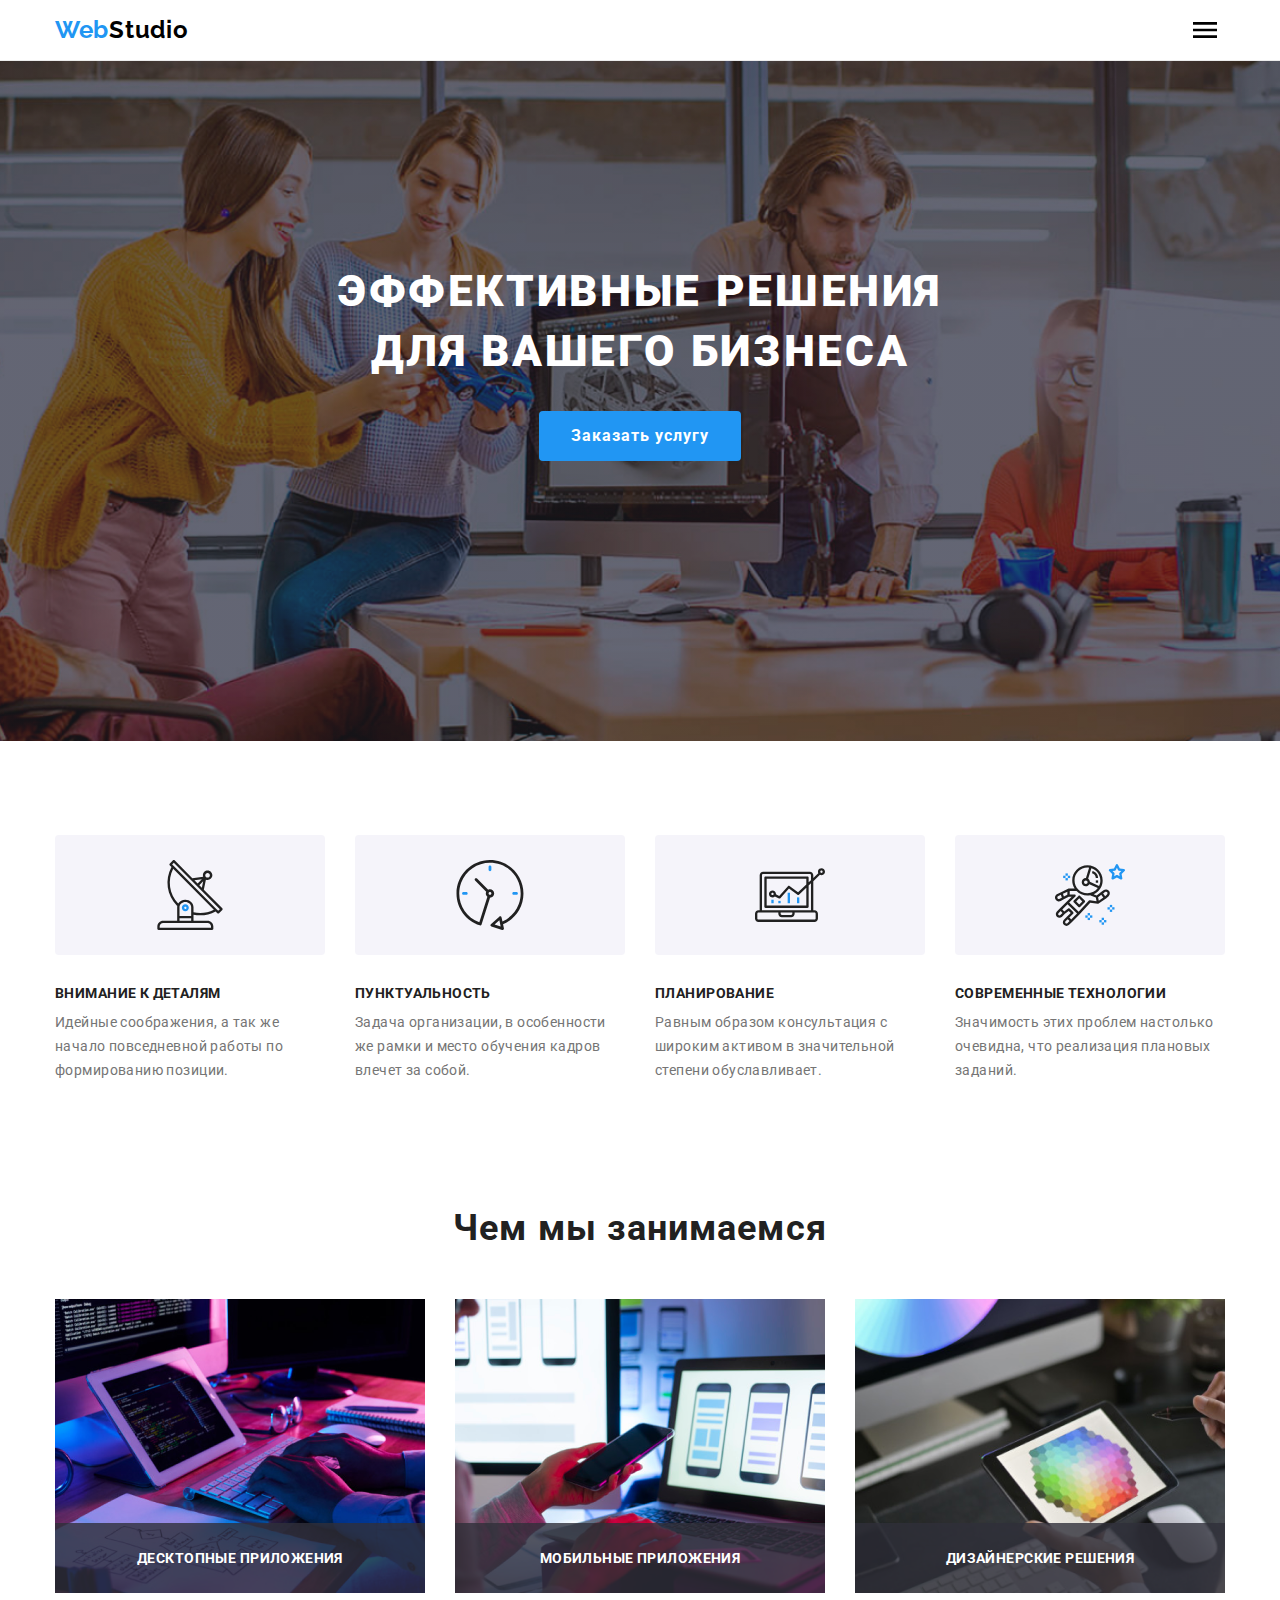
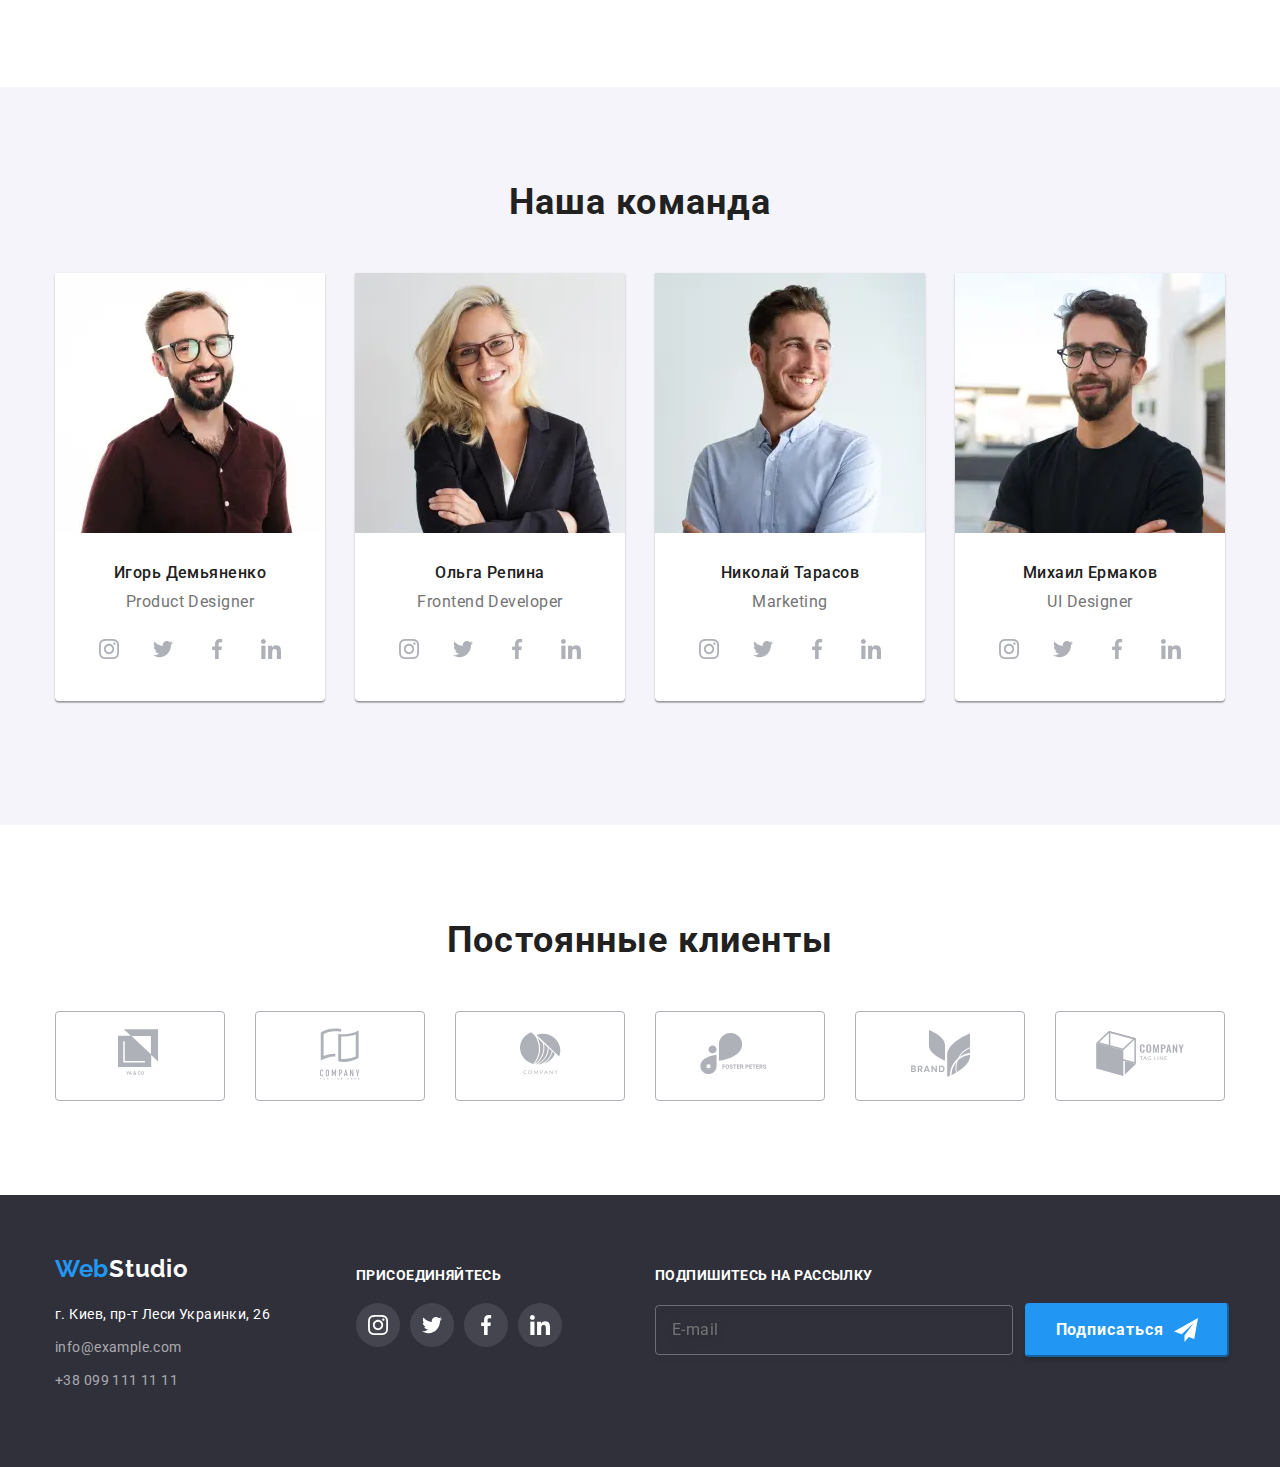
==== commit 04d9f306: "правки в модальном меню бургере" ====
--- a/index.html
+++ b/index.html
@@ -17,42 +17,44 @@
         <div class="container">
             <nav class="site-nav">
             <a href="./index.html" lang="en" aria-label="logo" class="logo list logo-header"><span class="logo__wrap">Web</span>Studio</a>
-            <button type="button" class="menu-button is-open" aria-expanded="false" aria-controls="menu-container" data-menu-button>
+            <button type="button" class="menu-button" aria-expanded="false" aria-controls="menu-container" data-menu-button>
                 <svg width="40" height="40" aria-label="Переключатель мобильного меню">
                     <use  class="icon-cross" href="./img/mobile_menu.svg#cross"></use>
                     <use  class="icon-menu" href="./img/mobile_menu.svg#menu"></use>
                 </svg>
             </button>
-            <!-- <ul class="site-nav__items list">
+            <div class="menu-container"  id="menu-container" data-menu>
+            <ul class="site-nav__items list">
                 <li class="site-nav__item"><a href="./index.html" class="site-nav__link"><span class="active-page">Студия</span></a></li>
                 <li class="site-nav__item"><a href="./portfolio.html" class="site-nav__link">Портфолио</a></li>
                 <li class="site-nav__item"><a href="" class="site-nav__link">Контакты</a></li>
-            </ul> -->
+            </ul>
+            <!-- Контакты -->
+            <address class="nav-adress">
+                <ul class="contacts list">
+                    <li class="nav-contacts__item">
+                        <div class="contacts-container">
+                            <a href="mailto:info@devstudio.com" class="site-nav__contacts icons">
+                                <svg class="mail__icon">
+                                    <use href="./img/sprite.svg#icon-envelope"></use>
+                                </svg>
+                                info@devstudio.com</a>
+                        </div>
+                    </li>
+            
+                    <li class="nav-contacts__item">
+                        <div class="contacts-container">
+                            <a href="tel:+380961111111" class="site-nav__contacts">
+                                <svg class="mail__icon tel">
+                                    <use href="./img/sprite.svg#icon-smartphone"></use>
+                                </svg>
+                                +38 096 111 11 11</a>
+                        </div>
+                    </li>
+                </ul>
+            </address>
+            </div>
             </nav>
-        <!-- Контакты -->
-            <!-- <address class="nav-adress">
-            <ul class="contacts list">
-                <li class="nav-contacts__item">
-                   <div class="contacts-container">
-                    <a href="mailto:info@devstudio.com" class="site-nav__contacts icons">
-                            <svg class="mail__icon">
-                                <use href="./img/sprite.svg#icon-envelope"></use>
-                            </svg>
-                        info@devstudio.com</a>
-                    </div>
-                </li>
-
-                <li class="nav-contacts__item">
-                    <div class="contacts-container">
-                    <a href="tel:+380961111111" class="site-nav__contacts">
-                    <svg class="mail__icon tel">
-                        <use href="./img/sprite.svg#icon-smartphone"></use>
-                    </svg>
-                    +38 096 111 11 11</a>
-                    </div>
-                </li>
-            </ul>
-            </address> -->
         </div>
     </header>
 <!-- Основной контент -->
--- a/css/main.min.css
+++ b/css/main.min.css
@@ -1,2 +1,2 @@
-:root{--main-font: "Roboto", sans-serif;--secondary-font: "Raleway", sans-serif;--main-color-black: #212121;--main-color-grey: #757575;--accent-color-blue: #2196f3;--secondary-color-black: #000000;--accent-color-white: #ffffff;--secondary-color-white-transparence: rgb(255, 255, 255, 0.6);--btn-hover-color: #188ce8;--footer-bcg: #2f303a;--header-bcg: #ffffff;--team-bcg: #f5f4fa;--portfolio-bcg-btn-color: #f5f4fa;--portfolio-bcg-cards-color: #eeeeee;--line-header: #ececec}.visually-hidden{position:absolute;width:1px;height:1px;margin:-1px;border:0;padding:0;white-space:nowrap;-webkit-clip-path:inset(100%);clip-path:inset(100%);overflow:hidden}body{font-family:var(--main-font)}.list{list-style-type:none}h1,h2,h3,h4,h5,h6,p{margin:0%}ul{margin:0%;padding:0%}.container{padding:0 15px;width:100%}@media screen and (min-width: 480px){.container{max-width:480px;margin:0 auto}}@media screen and (min-width: 768px){.container{max-width:768px}}@media screen and (min-width: 1200px){.container{max-width:1200px}}.section{padding-bottom:60px;padding-top:60px}@media screen and (min-width: 1200px){.section{padding-bottom:94px;padding-top:94px}}.active-page{color:var(--accent-color-blue)}.active-page{position:relative}.active-page::after{content:"";display:inline-block;width:100%;position:absolute;height:4px;background-color:var(--accent-color-blue);bottom:-32px;left:0px;border-radius:2px}@media screen and (min-width: 1200px){img{display:block}}header{background:var(--header-bcg)}.logo{font-family:var(--secondary-font);font-size:24px;font-weight:700;line-height:1.167;color:var(--secondary-color-black);text-decoration:none;letter-spacing:0.03em}.logo__wrap{color:var(--accent-color-blue)}.menu-button{display:-webkit-inline-box;display:-ms-inline-flexbox;display:inline-flex;margin:0;padding:0;border:none;background-color:transparent}.menu-button .icon-cross{display:none}.menu-button.is-open .icon-cross{display:block;background-position:center}.menu-button.is-open .icon-menu{display:none}.header .site-nav{display:-webkit-box;display:-ms-flexbox;display:flex;-webkit-box-align:center;-ms-flex-align:center;align-items:center;-webkit-box-pack:justify;-ms-flex-pack:justify;justify-content:space-between;min-height:50px}.icon-menu{-webkit-box-align:center;-ms-flex-align:center;align-items:center;-webkit-box-pack:center;-ms-flex-pack:center;justify-content:center}footer{background-color:var(--footer-bcg)}.footer{padding-top:60px;padding-bottom:60px}.footer__item{font-style:normal;display:block}.footer__item:not(:last-child){margin-bottom:9px}.footer__adress{margin-top:20px}.footer__contacts{font-family:var(--main-font);color:var(--secondary-color-white-transparence);text-decoration:none;font-size:14px;font-weight:400;line-height:1.714;letter-spacing:0.03em}.logo__footer{color:var(--accent-color-white)}.map{color:var(--accent-color-white)}.footer__social-links{display:block}@media screen and (min-width: 320px) and (max-width: 1199px){.adress__container{text-align:center}.footer-call-form__text{font-size:14px;font-weight:700;line-height:1.143;letter-spacing:0.03em;text-transform:uppercase;color:var(--accent-color-white);margin-bottom:20px;display:block;text-align:center}.footer__input{width:450px;height:50px;border:1px solid rgba(255,255,255,0.3);-webkit-filter:drop-shadow(0px 4px 4px rgba(0,0,0,0.15));filter:drop-shadow(0px 4px 4px rgba(0,0,0,0.15));border-radius:4px;background-color:transparent;padding-left:16px;font-size:16px;line-height:1.25;letter-spacing:0.03em;color:rgba(255,255,255,0.6)}.footer__input:hover,.footer__input:focus{outline:none}.footer-form__field{margin-bottom:20px;text-align:center}}@media screen and (min-width: 320px) and (max-width: 767px){.footer-call{margin-top:60px}}.footer-call{color:var(--accent-color-white);font-size:14px;font-weight:700;line-height:1.143;letter-spacing:0.03em;text-transform:uppercase;margin-bottom:20px}.footer__social-links{text-align:center}.footer__link{display:-webkit-box;display:-ms-flexbox;display:flex;margin-bottom:60px;-webkit-box-align:center;-ms-flex-align:center;align-items:center;-webkit-box-pack:center;-ms-flex-pack:center;justify-content:center}.footer__social-links .social-list__icon{fill:var(--accent-color-white)}.footer__btn--send{-webkit-box-shadow:0px 4px 4px rgba(0,0,0,0.15);box-shadow:0px 4px 4px rgba(0,0,0,0.15);border-radius:4px;background-color:var(--accent-color-blue);font-size:16px;font-weight:700;line-height:1.875;color:var(--accent-color-white);letter-spacing:0.06em;cursor:pointer;border-color:var(--accent-color-blue);padding:10px 28.5px;display:-webkit-box;display:-ms-flexbox;display:flex;-webkit-box-align:center;-ms-flex-align:center;align-items:center;-webkit-box-pack:center;-ms-flex-pack:center;justify-content:center;-webkit-transition:250ms cubic-bezier(0.4, 0, 0.2, 1);transition:250ms cubic-bezier(0.4, 0, 0.2, 1);margin-left:auto;margin-right:auto}.footer__btn--send:hover,.footer__btn--send:focus{background-color:var(--btn-hover-color);border-color:var(--btn-hover-color)}.footer__btn--send::after{content:"";width:24px;height:24px;background-color:var(--accent-color-blue);background-image:url(../img/icon_send.svg);display:-webkit-inline-box;display:-ms-inline-flexbox;display:inline-flex;margin-left:10px;-webkit-transition:250ms cubic-bezier(0.4, 0, 0.2, 1);transition:250ms cubic-bezier(0.4, 0, 0.2, 1)}.footer__btn--send:hover:after{background-color:var(--btn-hover-color)}.footer__social-links .social-link__list{background-color:rgba(255,255,255,0.1)}@media screen and (min-width: 768px) and (max-width: 1199px){.container-tablet{display:-webkit-box;display:-ms-flexbox;display:flex;margin-left:auto;margin-right:auto}.adress__container{margin-left:76px}.footer-call-form{margin-top:60px}}@media screen and (min-width: 768px){.footer__social-links{display:block;margin-left:165px}.footer__link{display:-webkit-box;display:-ms-flexbox;display:flex}.footer__items{display:block}.footer-call{padding-top:5px}}@media screen and (min-width: 1200px){.container-tablet{display:-webkit-box;display:-ms-flexbox;display:flex}.footer{padding-top:60px;padding-bottom:60px}.footer__items{font-style:normal;display:block}.footer__items:not(:last-child){margin-bottom:9px}.footer__adress{margin-top:20px;width:231px}.footer__contacts{font-family:var(--main-font);color:var(--secondary-color-white-transparence);text-decoration:none;font-size:14px;font-weight:400;line-height:1.714;letter-spacing:0.03em}.logo__footer{color:var(--accent-color-white)}.map{color:var(--accent-color-white)}.footer__social-links{display:block;margin-left:70px}.footer .container{display:-webkit-box;display:-ms-flexbox;display:flex}.footer-call{display:-webkit-box;display:-ms-flexbox;display:flex;color:var(--accent-color-white);font-size:14px;font-weight:700;line-height:1.143;letter-spacing:0.03em;text-transform:uppercase;margin-bottom:20px;padding-top:12px}.footer__link{display:-webkit-box;display:-ms-flexbox;display:flex}.footer__social-links .social-list__icon{fill:var(--accent-color-white)}.footer-call-form{margin-left:93px}.footer-call-form__text{font-size:14px;font-weight:700;line-height:1.143;letter-spacing:0.03em;text-transform:uppercase;color:var(--accent-color-white);padding-top:12px;display:block}.footer-call-form__container{display:-webkit-box;display:-ms-flexbox;display:flex;-webkit-box-align:center;-ms-flex-align:center;align-items:center;-webkit-box-pack:center;-ms-flex-pack:center;justify-content:center;padding-top:20px}.footer__input{width:358px;height:50px;border:1px solid rgba(255,255,255,0.3);-webkit-filter:drop-shadow(0px 4px 4px rgba(0,0,0,0.15));filter:drop-shadow(0px 4px 4px rgba(0,0,0,0.15));border-radius:4px;background-color:transparent;padding-left:16px;font-size:16px;line-height:1.25;letter-spacing:0.03em;color:rgba(255,255,255,0.6);margin-right:12px}.footer__input:hover,.footer__input:focus{outline:none}.footer__btn--send{-webkit-box-shadow:0px 4px 4px rgba(0,0,0,0.15);box-shadow:0px 4px 4px rgba(0,0,0,0.15);border-radius:4px;background-color:var(--accent-color-blue);font-size:16px;font-weight:700;line-height:1.875;color:var(--accent-color-white);letter-spacing:0.06em;cursor:pointer;border-color:var(--accent-color-blue);padding:10px 28.5px;display:-webkit-box;display:-ms-flexbox;display:flex;-webkit-box-align:center;-ms-flex-align:center;align-items:center;-webkit-transition:250ms cubic-bezier(0.4, 0, 0.2, 1);transition:250ms cubic-bezier(0.4, 0, 0.2, 1)}.footer__btn--send:hover,.footer__btn--send:focus{background-color:var(--btn-hover-color);border-color:var(--btn-hover-color)}.footer__btn--send::after{content:"";width:24px;height:24px;background-color:var(--accent-color-blue);background-image:url(../img/icon_send.svg);display:-webkit-inline-box;display:-ms-inline-flexbox;display:inline-flex;margin-left:10px;-webkit-transition:250ms cubic-bezier(0.4, 0, 0.2, 1);transition:250ms cubic-bezier(0.4, 0, 0.2, 1)}.footer__btn--send:hover:after{background-color:var(--btn-hover-color)}.footer-form__field{display:-webkit-box;display:-ms-flexbox;display:flex;-webkit-box-align:center;-ms-flex-align:center;align-items:center;-webkit-box-pack:center;-ms-flex-pack:center;justify-content:center}.footer__social-links .social-link__list{background-color:rgba(255,255,255,0.1)}}.hero{background-image:-webkit-gradient(linear, left top, left bottom, from(rgba(47,48,58,0.4)), to(rgba(47,48,58,0.4))),url(../../img/HeaderM_img@1x.jpg);background-image:linear-gradient(rgba(47,48,58,0.4), rgba(47,48,58,0.4)),url(../../img/HeaderM_img@1x.jpg);background-repeat:no-repeat;background-position:center top;padding-top:118px;padding-bottom:118px;background-size:480px 400px;margin-left:auto;margin-right:auto}.hero .container{text-align:center}.hero__text{font-family:var(--main-font);font-size:26px;font-weight:900;line-height:1.615;color:var(--accent-color-white);letter-spacing:0.06em;margin:auto;margin-bottom:30px;width:360px;height:84px;text-transform:uppercase}.hero__btn{background-color:var(--accent-color-blue);color:var(--accent-color-white);font-size:16px;font-weight:700;line-height:1.875;letter-spacing:0.06em;font-family:var(--main-font);min-width:200px;height:50px;border-radius:4px;border:none;padding:10px 32px;-webkit-transition:all 250ms cubic-bezier(0.4, 0, 0.2, 1);transition:all 250ms cubic-bezier(0.4, 0, 0.2, 1);-webkit-animation-duration:1000ms;animation-duration:1000ms;-webkit-animation-iteration-count:3;animation-iteration-count:3}.hero__btn:hover,.hero__btn:focus{background:var(--btn-hover-color);color:var(--accent-color-white);cursor:pointer}@media screen and (min-device-pixel-ratio: 2) and (min-width: 480px), screen and (min-resolution: 192dbi) and (min-width: 480px), screen and (-webkit-min-device-pixel-ratio: 2) and (min-width: 480px), screen and (min-resolution: 2dppx) and (min-width: 480px){.hero{background-image:-webkit-gradient(linear, left top, left bottom, from(rgba(47,48,58,0.4)), to(rgba(47,48,58,0.4))),url(../../img/HeaderM_img@2x.jpg);background-image:linear-gradient(rgba(47,48,58,0.4), rgba(47,48,58,0.4)),url(../../img/HeaderM_img@2x.jpg)}}@media screen and (min-width: 768px){.hero{background-image:-webkit-gradient(linear, left top, left bottom, from(rgba(47,48,58,0.4)), to(rgba(47,48,58,0.4))),url(../../img/HeaderT_img@1x.jpg);background-image:linear-gradient(rgba(47,48,58,0.4), rgba(47,48,58,0.4)),url(../../img/HeaderT_img@1x.jpg);background-repeat:no-repeat;background-position:center top;padding-top:118px;padding-bottom:198px;background-size:768px 400px;margin-left:auto;margin-right:auto}.hero .container{text-align:center}.hero__text{font-family:var(--main-font);font-size:26px;font-weight:900;line-height:1.615;color:var(--accent-color-white);letter-spacing:0.06em;margin:auto;margin-bottom:30px;width:360px;height:84px;text-transform:uppercase}.hero__btn{background-color:var(--accent-color-blue);color:var(--accent-color-white);font-size:16px;font-weight:700;line-height:1.875;letter-spacing:0.06em;font-family:var(--main-font);min-width:200px;height:50px;border-radius:4px;border:none;padding:10px 32px;-webkit-transition:all 250ms cubic-bezier(0.4, 0, 0.2, 1);transition:all 250ms cubic-bezier(0.4, 0, 0.2, 1);-webkit-animation-duration:1000ms;animation-duration:1000ms;-webkit-animation-iteration-count:3;animation-iteration-count:3}.hero__btn:hover,.hero__btn:focus{background:var(--btn-hover-color);color:var(--accent-color-white);cursor:pointer}}@media screen and (min-device-pixel-ratio: 2) and (min-width: 768px), screen and (min-resolution: 192dbi) and (min-width: 768px), screen and (-webkit-min-device-pixel-ratio: 2) and (min-width: 768px), screen and (min-resolution: 2dppx) and (min-width: 768px){.hero{background-image:-webkit-gradient(linear, left top, left bottom, from(rgba(47,48,58,0.4)), to(rgba(47,48,58,0.4))),url(../../img/HeaderT_img@2x.jpg);background-image:linear-gradient(rgba(47,48,58,0.4), rgba(47,48,58,0.4)),url(../../img/HeaderT_img@2x.jpg)}}@media screen and (min-width: 1200px){.hero{background:var(--footer-bcg);padding-top:200px;padding-bottom:280px;background-image:-webkit-gradient(linear, left top, left bottom, from(rgba(47,48,58,0.4)), to(rgba(47,48,58,0.4))),url("../../img/HeaderD_img@1x.jpg");background-image:linear-gradient(rgba(47,48,58,0.4), rgba(47,48,58,0.4)),url("../../img/HeaderD_img@1x.jpg");background-repeat:no-repeat;max-width:1600px;background-size:cover;background-position:center;margin-left:auto;margin-right:auto}.hero .container{text-align:center}.hero__text{font-family:var(--main-font);font-size:44px;font-weight:900;line-height:1.364;color:var(--accent-color-white);letter-spacing:0.06em;text-transform:uppercase;width:696px;height:120px;margin:auto;margin-bottom:30px}.hero__btn{background-color:var(--accent-color-blue);color:var(--accent-color-white);font-size:16px;font-weight:700;line-height:1.875;letter-spacing:0.06em;font-family:var(--main-font);min-width:200px;height:50px;border-radius:4px;border:none;padding:10px 32px;-webkit-transition:all 250ms cubic-bezier(0.4, 0, 0.2, 1);transition:all 250ms cubic-bezier(0.4, 0, 0.2, 1);-webkit-animation-duration:1000ms;animation-duration:1000ms;-webkit-animation-iteration-count:3;animation-iteration-count:3}.hero__btn:hover,.hero__btn:focus{background:var(--btn-hover-color);color:var(--accent-color-white);cursor:pointer}}@media screen and (min-device-pixel-ratio: 2) and (min-width: 1200px), screen and (min-resolution: 192dbi) and (min-width: 1200px), screen and (-webkit-min-device-pixel-ratio: 2) and (min-width: 1200px), screen and (min-resolution: 2dppx) and (min-width: 1200px){.hero{background-image:-webkit-gradient(linear, left top, left bottom, from(rgba(47,48,58,0.4)), to(rgba(47,48,58,0.4))),url(../../img/HeaderD_img@2x.jpg);background-image:linear-gradient(rgba(47,48,58,0.4), rgba(47,48,58,0.4)),url(../../img/HeaderD_img@2x.jpg)}}.advantages{background:var(--header-bcg)}.advantages-items{width:450px;margin-bottom:30px}.advantages-items__title{color:var(--main-color-black);font-size:14px;font-weight:700;line-height:1.143;letter-spacing:0.03em;text-transform:uppercase;margin-bottom:10px;text-align:center}.advantages-items__text{color:var(--main-color-grey);font-size:14px;font-weight:400;line-height:1.714;letter-spacing:0.03em}@media screen and (min-width: 768px){.advantages-items{width:354px;margin-bottom:30px}.advantages-items:nth-child(2n+1){margin-right:30px}.advantages-items__title{color:var(--main-color-black);font-size:14px;font-weight:700;line-height:1.143;letter-spacing:0.03em;text-transform:uppercase;margin-bottom:10px;text-align:start}.advantages-items__text{color:var(--main-color-grey);font-size:14px;font-weight:400;line-height:1.714;letter-spacing:0.03em}.advantages__list{display:-webkit-box;display:-ms-flexbox;display:flex;-ms-flex-wrap:wrap;flex-wrap:wrap}}@media screen and (min-width: 1200px){.advantages-items{width:270px}.advantages-items:not(:last-child){margin-right:30px}__title{color:var(--main-color-black);font-size:14px;font-weight:700;line-height:1.143;letter-spacing:0.03em;text-transform:uppercase;margin-bottom:10px}__text{color:var(--main-color-grey);font-size:14px;font-weight:400;line-height:1.714;letter-spacing:0.03em}}@media screen and (max-width: 1199px){.activity{display:none}}@media screen and (min-width: 1200px){.activity{background:var(--header-bcg);padding-bottom:94px}.activity__list{display:-webkit-box;display:-ms-flexbox;display:flex;-webkit-box-align:center;-ms-flex-align:center;align-items:center;-webkit-box-pack:center;-ms-flex-pack:center;justify-content:center}.activity__title{color:var(--main-color-black);font-size:36px;font-weight:700;line-height:1.167;letter-spacing:0.03em;text-align:center;margin-bottom:50px}.activity__text{position:absolute;padding-top:27px;padding-bottom:27px;background:rgba(47,48,58,0.8);font-size:14px;font-weight:700;line-height:1.143;text-align:center;letter-spacing:0.03em;color:var(--accent-color-white);text-transform:uppercase;bottom:0;width:100%}.activity__item{position:relative}.activity__item:not(:last-child){margin-right:30px}}.team{background:var(--team-bcg)}.team__subtitle{background:var(--header-bcg);text-align:center;border-radius:0px 0px 4px 4px;-webkit-box-shadow:0px 1px 3px rgba(0,0,0,0.12),0px 1px 1px rgba(0,0,0,0.14),0px 2px 1px rgba(0,0,0,0.2);box-shadow:0px 1px 3px rgba(0,0,0,0.12),0px 1px 1px rgba(0,0,0,0.14),0px 2px 1px rgba(0,0,0,0.2);margin-bottom:30px}.team__title{margin-bottom:30px;text-align:center}.team__name{color:var(--main-color-black);font-size:16px;font-weight:500;line-height:1.188;letter-spacing:0.03em;margin-bottom:10px}.team__prof{color:var(--main-color-grey);font-size:16px;font-weight:400;line-height:1.188;letter-spacing:0.03em}.team__list{text-align:center}.team-container{padding:30px 32px}.team .container .team__title{color:var(--main-color-black);font-size:36px;font-weight:700;line-height:1.167;letter-spacing:0.03em}.img_size{width:450px;height:460px}@media screen and (min-width: 768px){.team .img_size{width:354px;height:374px}.team__subtitle:nth-child(2n+1){margin-right:30px}.team__list{display:-webkit-box;display:-ms-flexbox;display:flex;-ms-flex-wrap:wrap;flex-wrap:wrap}}@media screen and (min-width: 1200px){.team{background:var(--team-bcg)}.team .img_size{width:270px;height:260px}.team__subtitle{background:var(--header-bcg);text-align:center;border-radius:0px 0px 4px 4px;-webkit-box-shadow:0px 1px 3px rgba(0,0,0,0.12),0px 1px 1px rgba(0,0,0,0.14),0px 2px 1px rgba(0,0,0,0.2);box-shadow:0px 1px 3px rgba(0,0,0,0.12),0px 1px 1px rgba(0,0,0,0.14),0px 2px 1px rgba(0,0,0,0.2)}.team__subtitle:not(:last-child){margin-right:30px}.team__title{margin-bottom:50px;text-align:center}.team__list{display:-webkit-box;display:-ms-flexbox;display:flex;-webkit-box-align:center;-ms-flex-align:center;align-items:center;-webkit-box-pack:center;-ms-flex-pack:center;justify-content:center}.team__name{color:var(--main-color-black);font-size:16px;font-weight:500;line-height:1.188;letter-spacing:0.03em;margin-bottom:10px}.team__prof{color:var(--main-color-grey);font-size:16px;font-weight:400;line-height:1.188;letter-spacing:0.03em}.team-container{padding:30px 32px}.team .container .team__title{color:var(--main-color-black);font-size:36px;font-weight:700;line-height:1.167;letter-spacing:0.03em}}.social-link__list{display:-webkit-box;display:-ms-flexbox;display:flex;-webkit-box-pack:center;-ms-flex-pack:center;justify-content:center;-webkit-box-align:center;-ms-flex-align:center;align-items:center;width:44px;height:44px;background-color:var(--accent-color-white);border-radius:50%;cursor:pointer;-webkit-transition:all 250ms cubic-bezier(0.4, 0, 0.2, 1);transition:all 250ms cubic-bezier(0.4, 0, 0.2, 1)}.social-link__list:hover,.social-link__list:focus{background-color:var(--accent-color-blue)}.social-link__list:hover .social-list__icon,.social-link__list:focus .social-list__icon{fill:var(--accent-color-white)}.social-link{display:-webkit-box;display:-ms-flexbox;display:flex;-webkit-box-pack:center;-ms-flex-pack:center;justify-content:center;margin-top:16px}.social-list__icon{width:20px;height:20px;fill:var(--color1, #afb1b8)}.social-list:not(:last-child){margin-right:10px}.advantages-items::before{content:"";display:block;height:120px;margin-bottom:30px;border-radius:4px;background-color:var(--team-bcg);background-repeat:no-repeat;background-position:center}.icon__antenna::before{background-image:url("../img/antenna.svg")}.icon__clock::before{background-image:url("../img/clock.svg")}.icon__daigram::before{background-image:url("../img/diagram.svg")}.icon__astronaut::before{background-image:url("../img/astronaut.svg")}.clients-title{font-size:28px;font-weight:700;line-height:1.179;text-align:center;letter-spacing:0.03em;color:var(--main-color-black);margin-bottom:30px}.clients-links{display:-webkit-box;display:-ms-flexbox;display:flex;-ms-flex-wrap:wrap;flex-wrap:wrap}.clients-list{display:-webkit-box;display:-ms-flexbox;display:flex;width:210px;height:90px;border:solid 1px #afb1b8;border-radius:4px;-webkit-box-align:center;-ms-flex-align:center;align-items:center;-webkit-box-pack:center;-ms-flex-pack:center;justify-content:center;cursor:pointer;-webkit-transition:all 250ms cubic-bezier(0.4, 0, 0.2, 1);transition:all 250ms cubic-bezier(0.4, 0, 0.2, 1)}.clients-list__icon{-webkit-transition:all 250ms cubic-bezier(0.4, 0, 0.2, 1);transition:all 250ms cubic-bezier(0.4, 0, 0.2, 1)}@media screen and (min-width: 320px) and (max-width: 767px){.clients-list:nth-child(2n+1){margin-right:30px}.clients-list:nth-child(-n+4){margin-bottom:30px}}.logo-1{width:44.27px;height:49.23px;fill:var(--color1, #afb1b8)}.clients-link__list .logo-1{width:44.27px;height:49.23px;fill:var(--color1, #afb1b8)}.logo-1{width:44.27px;height:49.23px;fill:var(--color1, #afb1b8)}.clients-link__list .logo-1{width:44.27px;height:49.23px;fill:var(--color1, #afb1b8)}.logo-2{width:40px;height:52px;fill:var(--color1, #afb1b8)}.logo-3{width:41px;height:42.6px;fill:var(--color1, #afb1b8)}.logo-4{width:79.66px;height:42.02px;fill:var(--color1, #afb1b8)}.logo-5{width:59px;height:47px;fill:var(--color1, #afb1b8)}.logo-6{width:88.48px;height:45.44px;fill:var(--color1, #afb1b8)}.clients-list:hover,.clients-container-link:focus .clients-list{border-color:var(--accent-color-blue)}.clients-list:hover .clients-list__icon,.clients-link__list:focus .clients-list__icon{fill:var(--accent-color-blue)}.clients-container-link{-webkit-transition:all 1250ms cubic-bezier(0.4, 0, 0.2, 1);transition:all 1250ms cubic-bezier(0.4, 0, 0.2, 1);display:inline-block}@media screen and (min-width: 768px) and (max-width: 1199px){.clients-list{width:226px;height:90px}.clients-list:nth-child(-n+3){margin-bottom:30px}.clients-list:nth-child(-n+2){margin-right:30px}.clients-list:nth-child(4){margin-right:30px}.clients-list:nth-child(5){margin-right:30px}}@media screen and (min-width: 1200px){.clients-title{font-size:36px;line-height:1.167;font-weight:700;margin-bottom:50px}.clients-links{display:-webkit-box;display:-ms-flexbox;display:flex;-webkit-box-pack:center;-ms-flex-pack:center;justify-content:center}.clients-list{display:-webkit-box;display:-ms-flexbox;display:flex;-webkit-box-pack:center;-ms-flex-pack:center;justify-content:center;width:170px;height:90px;-webkit-box-align:center;-ms-flex-align:center;align-items:center;justify-content:center}.clients-list:not(:last-child){margin-right:30px}}.backdrop{position:fixed;top:0;left:0;background-color:rgba(0,0,0,0.2);width:100%;height:100%;-webkit-transition:all 500ms linear;transition:all 500ms linear}.is-hidden{opacity:0;visibility:hidden;pointer-events:none}.backdrop.is-hidden .modal{-webkit-transform:scale(0);transform:scale(0);-webkit-transition:-webkit-transform 500ms linear 0ms;transition:-webkit-transform 500ms linear 0ms;transition:transform 500ms linear 0ms;transition:transform 500ms linear 0ms, -webkit-transform 500ms linear 0ms}.backdrop.is-hidden{-webkit-transition:all 500ms linear 500ms;transition:all 500ms linear 500ms}.modal{position:absolute;top:50%;left:50%;-webkit-transform:translate(-50%, -50%) scale(1);transform:translate(-50%, -50%) scale(1);-webkit-transition:-webkit-transform 500ms linear 250ms;transition:-webkit-transform 500ms linear 250ms;transition:transform 500ms linear 250ms;transition:transform 500ms linear 250ms, -webkit-transform 500ms linear 250ms;width:528px;min-height:581px;background-color:var(--accent-color-white);-webkit-box-shadow:0px 1px 3px rgba(0,0,0,0.12),0px 1px 1px rgba(0,0,0,0.14),0px 2px 1px rgba(0,0,0,0.2);box-shadow:0px 1px 3px rgba(0,0,0,0.12),0px 1px 1px rgba(0,0,0,0.14),0px 2px 1px rgba(0,0,0,0.2);border-radius:4px;padding:40px}.close-btn{position:absolute;top:8px;right:8px;width:30px;height:30px;display:-webkit-box;display:-ms-flexbox;display:flex;-webkit-box-pack:center;-ms-flex-pack:center;justify-content:center;-webkit-box-align:center;-ms-flex-align:center;align-items:center;cursor:pointer;background-color:var(--accent-color-white);border:1px solid rgba(0,0,0,0.1);border-radius:50%}.close-btn::before{content:"";width:18px;height:18px}.close::before{background-image:url("../img/Vector.svg");background-repeat:no-repeat;background-position:center;fill:var(--main-color-black)}.close:hover:before,.close:focus:before{fill:var(--accent-color-blue);background-image:url("../img/Vector_2.svg")}.form__title{color:var(--main-color-black);font-size:20px;font-weight:700;line-height:1.15;text-align:center;letter-spacing:0.03em;width:448px;height:23px;margin-bottom:12px}.form__field{margin-bottom:10px}.form__icon{position:absolute;top:50%;left:12px;-webkit-transform:translateY(-50%);transform:translateY(-50%);display:block;width:18px;height:18px;-webkit-transition:250ms cubic-bezier(0.4, 0, 0.2, 1);transition:250ms cubic-bezier(0.4, 0, 0.2, 1)}.modal-form{display:-webkit-box;display:-ms-flexbox;display:flex;-webkit-box-orient:vertical;-webkit-box-direction:normal;-ms-flex-direction:column;flex-direction:column}.modal__input{width:100%;height:40px;border:1px solid rgba(33,33,33,0.2);border-radius:4px;padding:0px 0px 0px 42px;margin-top:4px;-webkit-transition:border-color 250ms cubic-bezier(0.4, 0, 0.2, 1);transition:border-color 250ms cubic-bezier(0.4, 0, 0.2, 1)}.modal__input:focus{outline:none;border-color:var(--accent-color-blue)}.modal__input:focus+.form__icon{fill:var(--accent-color-blue)}.modal__label{font-size:12px;line-height:1.167;letter-spacing:0.01em;font-weight:normal;color:var(--main-color-grey)}.modal-form__wrapper{position:relative}.comment{width:100%;height:120px;border:1px solid rgba(33,33,33,0.2);border-radius:4px;padding:12px 16px;margin-top:4px;resize:none}.comment:focus{outline:none;border-color:var(--accent-color-blue);-webkit-transition:250ms cubic-bezier(0.4, 0, 0.2, 1);transition:250ms cubic-bezier(0.4, 0, 0.2, 1)}.label-comment{font-size:12px;line-height:1.167;letter-spacing:0.01em;color:var(--main-color-grey)}.modal-form__policy:checked+.label-policy::before{background-image:url(../img/icon_check.svg);background-position:center;background-color:var(--accent-color-blue);border-color:var(--accent-color-blue)}.label-policy{font-size:14px;line-height:1.714;letter-spacing:0.03em;color:var(--main-color-grey);width:400px;height:24px}.label-policy::before{content:"";display:-webkit-inline-box;display:-ms-inline-flexbox;display:inline-flex;width:16px;height:15px;border:var(--main-color-black) solid 2px;border-radius:2px;margin-right:7px}.policy-link{color:var(--accent-color-blue)}.checkbox{margin-top:10px;margin-bottom:20px}.modal__btn--send{font-size:16px;font-weight:700;line-height:1.875;width:200px;height:50px;padding:10px 55px;cursor:pointer;color:var(--accent-color-white);background-color:var(--accent-color-blue);letter-spacing:0.06em;-webkit-box-shadow:0px 4px 4px rgba(0,0,0,0.15);box-shadow:0px 4px 4px rgba(0,0,0,0.15);border-radius:4px;border:none;margin:0 auto;-webkit-transition:250ms cubic-bezier(0.4, 0, 0.2, 1);transition:250ms cubic-bezier(0.4, 0, 0.2, 1)}.modal__btn--send:hover,.modal__btn--send:focus{-webkit-box-shadow:0px 4px 4px rgba(0,0,0,0.15);box-shadow:0px 4px 4px rgba(0,0,0,0.15);background-color:var(--btn-hover-color);border-color:var(--btn-hover-color);outline:none}
+:root{--main-font: "Roboto", sans-serif;--secondary-font: "Raleway", sans-serif;--main-color-black: #212121;--main-color-grey: #757575;--accent-color-blue: #2196f3;--secondary-color-black: #000000;--accent-color-white: #ffffff;--secondary-color-white-transparence: rgb(255, 255, 255, 0.6);--btn-hover-color: #188ce8;--footer-bcg: #2f303a;--header-bcg: #ffffff;--team-bcg: #f5f4fa;--portfolio-bcg-btn-color: #f5f4fa;--portfolio-bcg-cards-color: #eeeeee;--line-header: #ececec}.visually-hidden{position:absolute;width:1px;height:1px;margin:-1px;border:0;padding:0;white-space:nowrap;-webkit-clip-path:inset(100%);clip-path:inset(100%);overflow:hidden}body{font-family:var(--main-font)}.list{list-style-type:none}h1,h2,h3,h4,h5,h6,p{margin:0%}ul{margin:0%;padding:0%}.container{padding:0 15px;width:100%}@media screen and (min-width: 480px){.container{max-width:480px;margin:0 auto}}@media screen and (min-width: 768px){.container{max-width:768px}}@media screen and (min-width: 1200px){.container{max-width:1200px}}.section{padding-bottom:60px;padding-top:60px}@media screen and (min-width: 1200px){.section{padding-bottom:94px;padding-top:94px}}.active-page{color:var(--accent-color-blue)}.active-page{position:relative}.active-page::after{content:"";display:inline-block;width:100%;position:absolute;height:4px;background-color:var(--accent-color-blue);bottom:-12px;left:0px;border-radius:2px}@media screen and (min-width: 1200px){img{display:block}}header{background:var(--header-bcg);position:relative;border-bottom:1px solid #ececec}.logo{font-family:var(--secondary-font);font-size:24px;font-weight:700;line-height:1.167;color:var(--secondary-color-black);text-decoration:none;letter-spacing:0.03em}.logo__wrap{color:var(--accent-color-blue)}.menu-button{display:-webkit-inline-box;display:-ms-inline-flexbox;display:inline-flex;margin:0;padding:0;border:none;background-color:transparent;cursor:pointer}.menu-button .icon-cross{display:none}.menu-button:hover,.menu-button:focus{fill:var(--accent-color-blue)}.menu-button.is-open .icon-cross{display:block;background-position:center}.menu-button.is-open .icon-cross:hover,.menu-button.is-open .icon-cross:focus{fill:var(--accent-color-blue)}.menu-button.is-open .icon-menu{display:none}.header .site-nav{display:-webkit-box;display:-ms-flexbox;display:flex;-webkit-box-align:center;-ms-flex-align:center;align-items:center;-webkit-box-pack:justify;-ms-flex-pack:justify;justify-content:space-between;min-height:50px}.icon-menu{-webkit-box-align:center;-ms-flex-align:center;align-items:center;-webkit-box-pack:center;-ms-flex-pack:center;justify-content:center}.menu-container{position:absolute;top:61px;left:0;width:100%;display:none;background-color:white;text-align:center;padding-top:60px;padding-bottom:60px}.menu-container.is-open{display:block}.site-nav{padding-top:10px;padding-bottom:10px}.site-nav__link:hover,.site-nav__link:focus{color:var(--accent-color-blue)}.site-nav__item:not(:last-child){margin-bottom:40px}.site-nav__link{text-decoration:none;color:var(--main-color-black);font-size:18px;font-weight:500;line-height:1.167;letter-spacing:0.02em;-webkit-transition:color 250ms cubic-bezier(0.4, 0, 0.2, 1);transition:color 250ms cubic-bezier(0.4, 0, 0.2, 1)}.site-nav__contacts{color:var(--main-color-grey);font-size:18px;font-weight:500;line-height:1.167;letter-spacing:0.02em;text-decoration:none;display:-webkit-box;display:-ms-flexbox;display:flex;-webkit-box-align:center;-ms-flex-align:center;align-items:center;-webkit-transition:color 250ms cubic-bezier(0.4, 0, 0.2, 1);transition:color 250ms cubic-bezier(0.4, 0, 0.2, 1)}.site-nav__contacts:hover,.site-nav__contacts:focus{color:var(--accent-color-blue)}.mail__icon{width:16px;height:12px;fill:var(--main-color-grey);cursor:pointer;margin-right:10px}.site-nav__contacts:hover .mail__icon,.site-nav__contacts:focus .mail__icon{fill:var(--accent-color-blue)}.nav-adress{font-style:normal;margin-top:60px}.nav-contacts__item{display:-webkit-box;display:-ms-flexbox;display:flex;-webkit-box-pack:center;-ms-flex-pack:center;justify-content:center}.nav-contacts__item:not(:last-child){margin-bottom:8px}.mail__icon:hover,.mail__icon:focus{fill:var(--accent-color-blue)}.tel{width:10px;height:16px;margin-bottom:1px}footer{background-color:var(--footer-bcg)}.footer{padding-top:60px;padding-bottom:60px}.footer__item{font-style:normal;display:block}.footer__item:not(:last-child){margin-bottom:9px}.footer__adress{margin-top:20px}.footer__contacts{font-family:var(--main-font);color:var(--secondary-color-white-transparence);text-decoration:none;font-size:14px;font-weight:400;line-height:1.714;letter-spacing:0.03em}.logo__footer{color:var(--accent-color-white)}.map{color:var(--accent-color-white)}.footer__social-links{display:block}@media screen and (min-width: 320px) and (max-width: 1199px){.adress__container{text-align:center}.footer-call-form__text{font-size:14px;font-weight:700;line-height:1.143;letter-spacing:0.03em;text-transform:uppercase;color:var(--accent-color-white);margin-bottom:20px;display:block;text-align:center}.footer__input{width:450px;height:50px;border:1px solid rgba(255,255,255,0.3);-webkit-filter:drop-shadow(0px 4px 4px rgba(0,0,0,0.15));filter:drop-shadow(0px 4px 4px rgba(0,0,0,0.15));border-radius:4px;background-color:transparent;padding-left:16px;font-size:16px;line-height:1.25;letter-spacing:0.03em;color:rgba(255,255,255,0.6)}.footer__input:hover,.footer__input:focus{outline:none}.footer-form__field{margin-bottom:20px;text-align:center}}@media screen and (min-width: 320px) and (max-width: 767px){.footer-call{margin-top:60px}}.footer-call{color:var(--accent-color-white);font-size:14px;font-weight:700;line-height:1.143;letter-spacing:0.03em;text-transform:uppercase;margin-bottom:20px}.footer__social-links{text-align:center}.footer__link{display:-webkit-box;display:-ms-flexbox;display:flex;margin-bottom:60px;-webkit-box-align:center;-ms-flex-align:center;align-items:center;-webkit-box-pack:center;-ms-flex-pack:center;justify-content:center}.footer__social-links .social-list__icon{fill:var(--accent-color-white)}.footer__btn--send{-webkit-box-shadow:0px 4px 4px rgba(0,0,0,0.15);box-shadow:0px 4px 4px rgba(0,0,0,0.15);border-radius:4px;background-color:var(--accent-color-blue);font-size:16px;font-weight:700;line-height:1.875;color:var(--accent-color-white);letter-spacing:0.06em;cursor:pointer;border-color:var(--accent-color-blue);padding:10px 28.5px;display:-webkit-box;display:-ms-flexbox;display:flex;-webkit-box-align:center;-ms-flex-align:center;align-items:center;-webkit-box-pack:center;-ms-flex-pack:center;justify-content:center;-webkit-transition:250ms cubic-bezier(0.4, 0, 0.2, 1);transition:250ms cubic-bezier(0.4, 0, 0.2, 1);margin-left:auto;margin-right:auto}.footer__btn--send:hover,.footer__btn--send:focus{background-color:var(--btn-hover-color);border-color:var(--btn-hover-color)}.footer__btn--send::after{content:"";width:24px;height:24px;background-color:var(--accent-color-blue);background-image:url(../img/icon_send.svg);display:-webkit-inline-box;display:-ms-inline-flexbox;display:inline-flex;margin-left:10px;-webkit-transition:250ms cubic-bezier(0.4, 0, 0.2, 1);transition:250ms cubic-bezier(0.4, 0, 0.2, 1)}.footer__btn--send:hover:after{background-color:var(--btn-hover-color)}.footer__social-links .social-link__list{background-color:rgba(255,255,255,0.1)}@media screen and (min-width: 768px) and (max-width: 1199px){.container-tablet{display:-webkit-box;display:-ms-flexbox;display:flex;margin-left:auto;margin-right:auto}.adress__container{margin-left:76px}.footer-call-form{margin-top:60px}}@media screen and (min-width: 768px){.footer__social-links{display:block;margin-left:165px}.footer__link{display:-webkit-box;display:-ms-flexbox;display:flex}.footer__items{display:block}.footer-call{padding-top:5px}}@media screen and (min-width: 1200px){.container-tablet{display:-webkit-box;display:-ms-flexbox;display:flex}.footer{padding-top:60px;padding-bottom:60px}.footer__items{font-style:normal;display:block}.footer__items:not(:last-child){margin-bottom:9px}.footer__adress{margin-top:20px;width:231px}.footer__contacts{font-family:var(--main-font);color:var(--secondary-color-white-transparence);text-decoration:none;font-size:14px;font-weight:400;line-height:1.714;letter-spacing:0.03em}.logo__footer{color:var(--accent-color-white)}.map{color:var(--accent-color-white)}.footer__social-links{display:block;margin-left:70px}.footer .container{display:-webkit-box;display:-ms-flexbox;display:flex}.footer-call{display:-webkit-box;display:-ms-flexbox;display:flex;color:var(--accent-color-white);font-size:14px;font-weight:700;line-height:1.143;letter-spacing:0.03em;text-transform:uppercase;margin-bottom:20px;padding-top:12px}.footer__link{display:-webkit-box;display:-ms-flexbox;display:flex}.footer__social-links .social-list__icon{fill:var(--accent-color-white)}.footer-call-form{margin-left:93px}.footer-call-form__text{font-size:14px;font-weight:700;line-height:1.143;letter-spacing:0.03em;text-transform:uppercase;color:var(--accent-color-white);padding-top:12px;display:block}.footer-call-form__container{display:-webkit-box;display:-ms-flexbox;display:flex;-webkit-box-align:center;-ms-flex-align:center;align-items:center;-webkit-box-pack:center;-ms-flex-pack:center;justify-content:center;padding-top:20px}.footer__input{width:358px;height:50px;border:1px solid rgba(255,255,255,0.3);-webkit-filter:drop-shadow(0px 4px 4px rgba(0,0,0,0.15));filter:drop-shadow(0px 4px 4px rgba(0,0,0,0.15));border-radius:4px;background-color:transparent;padding-left:16px;font-size:16px;line-height:1.25;letter-spacing:0.03em;color:rgba(255,255,255,0.6);margin-right:12px}.footer__input:hover,.footer__input:focus{outline:none}.footer__btn--send{-webkit-box-shadow:0px 4px 4px rgba(0,0,0,0.15);box-shadow:0px 4px 4px rgba(0,0,0,0.15);border-radius:4px;background-color:var(--accent-color-blue);font-size:16px;font-weight:700;line-height:1.875;color:var(--accent-color-white);letter-spacing:0.06em;cursor:pointer;border-color:var(--accent-color-blue);padding:10px 28.5px;display:-webkit-box;display:-ms-flexbox;display:flex;-webkit-box-align:center;-ms-flex-align:center;align-items:center;-webkit-transition:250ms cubic-bezier(0.4, 0, 0.2, 1);transition:250ms cubic-bezier(0.4, 0, 0.2, 1)}.footer__btn--send:hover,.footer__btn--send:focus{background-color:var(--btn-hover-color);border-color:var(--btn-hover-color)}.footer__btn--send::after{content:"";width:24px;height:24px;background-color:var(--accent-color-blue);background-image:url(../img/icon_send.svg);display:-webkit-inline-box;display:-ms-inline-flexbox;display:inline-flex;margin-left:10px;-webkit-transition:250ms cubic-bezier(0.4, 0, 0.2, 1);transition:250ms cubic-bezier(0.4, 0, 0.2, 1)}.footer__btn--send:hover:after{background-color:var(--btn-hover-color)}.footer-form__field{display:-webkit-box;display:-ms-flexbox;display:flex;-webkit-box-align:center;-ms-flex-align:center;align-items:center;-webkit-box-pack:center;-ms-flex-pack:center;justify-content:center}.footer__social-links .social-link__list{background-color:rgba(255,255,255,0.1)}}.hero{background-image:-webkit-gradient(linear, left top, left bottom, from(rgba(47,48,58,0.4)), to(rgba(47,48,58,0.4))),url(../../img/HeaderM_img@1x.jpg);background-image:linear-gradient(rgba(47,48,58,0.4), rgba(47,48,58,0.4)),url(../../img/HeaderM_img@1x.jpg);background-repeat:no-repeat;background-position:center top;padding-top:118px;padding-bottom:118px;background-size:480px 400px;margin-left:auto;margin-right:auto}.hero .container{text-align:center}.hero__text{font-family:var(--main-font);font-size:26px;font-weight:900;line-height:1.615;color:var(--accent-color-white);letter-spacing:0.06em;margin:auto;margin-bottom:30px;width:360px;height:84px;text-transform:uppercase}.hero__btn{background-color:var(--accent-color-blue);color:var(--accent-color-white);font-size:16px;font-weight:700;line-height:1.875;letter-spacing:0.06em;font-family:var(--main-font);min-width:200px;height:50px;border-radius:4px;border:none;padding:10px 32px;-webkit-transition:all 250ms cubic-bezier(0.4, 0, 0.2, 1);transition:all 250ms cubic-bezier(0.4, 0, 0.2, 1);-webkit-animation-duration:1000ms;animation-duration:1000ms;-webkit-animation-iteration-count:3;animation-iteration-count:3}.hero__btn:hover,.hero__btn:focus{background:var(--btn-hover-color);color:var(--accent-color-white);cursor:pointer}@media screen and (min-device-pixel-ratio: 2) and (min-width: 480px), screen and (min-resolution: 192dbi) and (min-width: 480px), screen and (-webkit-min-device-pixel-ratio: 2) and (min-width: 480px), screen and (min-resolution: 2dppx) and (min-width: 480px){.hero{background-image:-webkit-gradient(linear, left top, left bottom, from(rgba(47,48,58,0.4)), to(rgba(47,48,58,0.4))),url(../../img/HeaderM_img@2x.jpg);background-image:linear-gradient(rgba(47,48,58,0.4), rgba(47,48,58,0.4)),url(../../img/HeaderM_img@2x.jpg)}}@media screen and (min-width: 768px){.hero{background-image:-webkit-gradient(linear, left top, left bottom, from(rgba(47,48,58,0.4)), to(rgba(47,48,58,0.4))),url(../../img/HeaderT_img@1x.jpg);background-image:linear-gradient(rgba(47,48,58,0.4), rgba(47,48,58,0.4)),url(../../img/HeaderT_img@1x.jpg);background-repeat:no-repeat;background-position:center top;padding-top:118px;padding-bottom:198px;background-size:768px 400px;margin-left:auto;margin-right:auto}.hero .container{text-align:center}.hero__text{font-family:var(--main-font);font-size:26px;font-weight:900;line-height:1.615;color:var(--accent-color-white);letter-spacing:0.06em;margin:auto;margin-bottom:30px;width:360px;height:84px;text-transform:uppercase}.hero__btn{background-color:var(--accent-color-blue);color:var(--accent-color-white);font-size:16px;font-weight:700;line-height:1.875;letter-spacing:0.06em;font-family:var(--main-font);min-width:200px;height:50px;border-radius:4px;border:none;padding:10px 32px;-webkit-transition:all 250ms cubic-bezier(0.4, 0, 0.2, 1);transition:all 250ms cubic-bezier(0.4, 0, 0.2, 1);-webkit-animation-duration:1000ms;animation-duration:1000ms;-webkit-animation-iteration-count:3;animation-iteration-count:3}.hero__btn:hover,.hero__btn:focus{background:var(--btn-hover-color);color:var(--accent-color-white);cursor:pointer}}@media screen and (min-device-pixel-ratio: 2) and (min-width: 768px), screen and (min-resolution: 192dbi) and (min-width: 768px), screen and (-webkit-min-device-pixel-ratio: 2) and (min-width: 768px), screen and (min-resolution: 2dppx) and (min-width: 768px){.hero{background-image:-webkit-gradient(linear, left top, left bottom, from(rgba(47,48,58,0.4)), to(rgba(47,48,58,0.4))),url(../../img/HeaderT_img@2x.jpg);background-image:linear-gradient(rgba(47,48,58,0.4), rgba(47,48,58,0.4)),url(../../img/HeaderT_img@2x.jpg)}}@media screen and (min-width: 1200px){.hero{background:var(--footer-bcg);padding-top:200px;padding-bottom:280px;background-image:-webkit-gradient(linear, left top, left bottom, from(rgba(47,48,58,0.4)), to(rgba(47,48,58,0.4))),url("../../img/HeaderD_img@1x.jpg");background-image:linear-gradient(rgba(47,48,58,0.4), rgba(47,48,58,0.4)),url("../../img/HeaderD_img@1x.jpg");background-repeat:no-repeat;max-width:1600px;background-size:cover;background-position:center;margin-left:auto;margin-right:auto}.hero .container{text-align:center}.hero__text{font-family:var(--main-font);font-size:44px;font-weight:900;line-height:1.364;color:var(--accent-color-white);letter-spacing:0.06em;text-transform:uppercase;width:696px;height:120px;margin:auto;margin-bottom:30px}.hero__btn{background-color:var(--accent-color-blue);color:var(--accent-color-white);font-size:16px;font-weight:700;line-height:1.875;letter-spacing:0.06em;font-family:var(--main-font);min-width:200px;height:50px;border-radius:4px;border:none;padding:10px 32px;-webkit-transition:all 250ms cubic-bezier(0.4, 0, 0.2, 1);transition:all 250ms cubic-bezier(0.4, 0, 0.2, 1);-webkit-animation-duration:1000ms;animation-duration:1000ms;-webkit-animation-iteration-count:3;animation-iteration-count:3}.hero__btn:hover,.hero__btn:focus{background:var(--btn-hover-color);color:var(--accent-color-white);cursor:pointer}}@media screen and (min-device-pixel-ratio: 2) and (min-width: 1200px), screen and (min-resolution: 192dbi) and (min-width: 1200px), screen and (-webkit-min-device-pixel-ratio: 2) and (min-width: 1200px), screen and (min-resolution: 2dppx) and (min-width: 1200px){.hero{background-image:-webkit-gradient(linear, left top, left bottom, from(rgba(47,48,58,0.4)), to(rgba(47,48,58,0.4))),url(../../img/HeaderD_img@2x.jpg);background-image:linear-gradient(rgba(47,48,58,0.4), rgba(47,48,58,0.4)),url(../../img/HeaderD_img@2x.jpg)}}.advantages{background:var(--header-bcg)}.advantages-items{width:450px;margin-bottom:30px}.advantages-items__title{color:var(--main-color-black);font-size:14px;font-weight:700;line-height:1.143;letter-spacing:0.03em;text-transform:uppercase;margin-bottom:10px;text-align:center}.advantages-items__text{color:var(--main-color-grey);font-size:14px;font-weight:400;line-height:1.714;letter-spacing:0.03em}@media screen and (min-width: 768px){.advantages-items{width:354px;margin-bottom:30px}.advantages-items:nth-child(2n+1){margin-right:30px}.advantages-items__title{color:var(--main-color-black);font-size:14px;font-weight:700;line-height:1.143;letter-spacing:0.03em;text-transform:uppercase;margin-bottom:10px;text-align:start}.advantages-items__text{color:var(--main-color-grey);font-size:14px;font-weight:400;line-height:1.714;letter-spacing:0.03em}.advantages__list{display:-webkit-box;display:-ms-flexbox;display:flex;-ms-flex-wrap:wrap;flex-wrap:wrap}}@media screen and (min-width: 1200px){.advantages-items{width:270px}.advantages-items:not(:last-child){margin-right:30px}__title{color:var(--main-color-black);font-size:14px;font-weight:700;line-height:1.143;letter-spacing:0.03em;text-transform:uppercase;margin-bottom:10px}__text{color:var(--main-color-grey);font-size:14px;font-weight:400;line-height:1.714;letter-spacing:0.03em}}@media screen and (max-width: 1199px){.activity{display:none}}@media screen and (min-width: 1200px){.activity{background:var(--header-bcg);padding-bottom:94px}.activity__list{display:-webkit-box;display:-ms-flexbox;display:flex;-webkit-box-align:center;-ms-flex-align:center;align-items:center;-webkit-box-pack:center;-ms-flex-pack:center;justify-content:center}.activity__title{color:var(--main-color-black);font-size:36px;font-weight:700;line-height:1.167;letter-spacing:0.03em;text-align:center;margin-bottom:50px}.activity__text{position:absolute;padding-top:27px;padding-bottom:27px;background:rgba(47,48,58,0.8);font-size:14px;font-weight:700;line-height:1.143;text-align:center;letter-spacing:0.03em;color:var(--accent-color-white);text-transform:uppercase;bottom:0;width:100%}.activity__item{position:relative}.activity__item:not(:last-child){margin-right:30px}}.team{background:var(--team-bcg)}.team__subtitle{background:var(--header-bcg);text-align:center;border-radius:0px 0px 4px 4px;-webkit-box-shadow:0px 1px 3px rgba(0,0,0,0.12),0px 1px 1px rgba(0,0,0,0.14),0px 2px 1px rgba(0,0,0,0.2);box-shadow:0px 1px 3px rgba(0,0,0,0.12),0px 1px 1px rgba(0,0,0,0.14),0px 2px 1px rgba(0,0,0,0.2);margin-bottom:30px}.team__title{margin-bottom:30px;text-align:center}.team__name{color:var(--main-color-black);font-size:16px;font-weight:500;line-height:1.188;letter-spacing:0.03em;margin-bottom:10px}.team__prof{color:var(--main-color-grey);font-size:16px;font-weight:400;line-height:1.188;letter-spacing:0.03em}.team__list{text-align:center}.team-container{padding:30px 32px}.team .container .team__title{color:var(--main-color-black);font-size:36px;font-weight:700;line-height:1.167;letter-spacing:0.03em}.img_size{width:450px;height:460px}@media screen and (min-width: 768px){.team .img_size{width:354px;height:374px}.team__subtitle:nth-child(2n+1){margin-right:30px}.team__list{display:-webkit-box;display:-ms-flexbox;display:flex;-ms-flex-wrap:wrap;flex-wrap:wrap}}@media screen and (min-width: 1200px){.team{background:var(--team-bcg)}.team .img_size{width:270px;height:260px}.team__subtitle{background:var(--header-bcg);text-align:center;border-radius:0px 0px 4px 4px;-webkit-box-shadow:0px 1px 3px rgba(0,0,0,0.12),0px 1px 1px rgba(0,0,0,0.14),0px 2px 1px rgba(0,0,0,0.2);box-shadow:0px 1px 3px rgba(0,0,0,0.12),0px 1px 1px rgba(0,0,0,0.14),0px 2px 1px rgba(0,0,0,0.2)}.team__subtitle:not(:last-child){margin-right:30px}.team__title{margin-bottom:50px;text-align:center}.team__list{display:-webkit-box;display:-ms-flexbox;display:flex;-webkit-box-align:center;-ms-flex-align:center;align-items:center;-webkit-box-pack:center;-ms-flex-pack:center;justify-content:center}.team__name{color:var(--main-color-black);font-size:16px;font-weight:500;line-height:1.188;letter-spacing:0.03em;margin-bottom:10px}.team__prof{color:var(--main-color-grey);font-size:16px;font-weight:400;line-height:1.188;letter-spacing:0.03em}.team-container{padding:30px 32px}.team .container .team__title{color:var(--main-color-black);font-size:36px;font-weight:700;line-height:1.167;letter-spacing:0.03em}}.social-link__list{display:-webkit-box;display:-ms-flexbox;display:flex;-webkit-box-pack:center;-ms-flex-pack:center;justify-content:center;-webkit-box-align:center;-ms-flex-align:center;align-items:center;width:44px;height:44px;background-color:var(--accent-color-white);border-radius:50%;cursor:pointer;-webkit-transition:all 250ms cubic-bezier(0.4, 0, 0.2, 1);transition:all 250ms cubic-bezier(0.4, 0, 0.2, 1)}.social-link__list:hover,.social-link__list:focus{background-color:var(--accent-color-blue)}.social-link__list:hover .social-list__icon,.social-link__list:focus .social-list__icon{fill:var(--accent-color-white)}.social-link{display:-webkit-box;display:-ms-flexbox;display:flex;-webkit-box-pack:center;-ms-flex-pack:center;justify-content:center;margin-top:16px}.social-list__icon{width:20px;height:20px;fill:var(--color1, #afb1b8)}.social-list:not(:last-child){margin-right:10px}.advantages-items::before{content:"";display:block;height:120px;margin-bottom:30px;border-radius:4px;background-color:var(--team-bcg);background-repeat:no-repeat;background-position:center}.icon__antenna::before{background-image:url("../img/antenna.svg")}.icon__clock::before{background-image:url("../img/clock.svg")}.icon__daigram::before{background-image:url("../img/diagram.svg")}.icon__astronaut::before{background-image:url("../img/astronaut.svg")}.clients-title{font-size:28px;font-weight:700;line-height:1.179;text-align:center;letter-spacing:0.03em;color:var(--main-color-black);margin-bottom:30px}.clients-links{display:-webkit-box;display:-ms-flexbox;display:flex;-ms-flex-wrap:wrap;flex-wrap:wrap}.clients-list{display:-webkit-box;display:-ms-flexbox;display:flex;width:210px;height:90px;border:solid 1px #afb1b8;border-radius:4px;-webkit-box-align:center;-ms-flex-align:center;align-items:center;-webkit-box-pack:center;-ms-flex-pack:center;justify-content:center;cursor:pointer;-webkit-transition:all 250ms cubic-bezier(0.4, 0, 0.2, 1);transition:all 250ms cubic-bezier(0.4, 0, 0.2, 1)}.clients-list__icon{-webkit-transition:all 250ms cubic-bezier(0.4, 0, 0.2, 1);transition:all 250ms cubic-bezier(0.4, 0, 0.2, 1)}@media screen and (min-width: 320px) and (max-width: 767px){.clients-list:nth-child(2n+1){margin-right:30px}.clients-list:nth-child(-n+4){margin-bottom:30px}}.logo-1{width:44.27px;height:49.23px;fill:var(--color1, #afb1b8)}.clients-link__list .logo-1{width:44.27px;height:49.23px;fill:var(--color1, #afb1b8)}.logo-1{width:44.27px;height:49.23px;fill:var(--color1, #afb1b8)}.clients-link__list .logo-1{width:44.27px;height:49.23px;fill:var(--color1, #afb1b8)}.logo-2{width:40px;height:52px;fill:var(--color1, #afb1b8)}.logo-3{width:41px;height:42.6px;fill:var(--color1, #afb1b8)}.logo-4{width:79.66px;height:42.02px;fill:var(--color1, #afb1b8)}.logo-5{width:59px;height:47px;fill:var(--color1, #afb1b8)}.logo-6{width:88.48px;height:45.44px;fill:var(--color1, #afb1b8)}.clients-list:hover,.clients-container-link:focus .clients-list{border-color:var(--accent-color-blue)}.clients-list:hover .clients-list__icon,.clients-link__list:focus .clients-list__icon{fill:var(--accent-color-blue)}.clients-container-link{-webkit-transition:all 1250ms cubic-bezier(0.4, 0, 0.2, 1);transition:all 1250ms cubic-bezier(0.4, 0, 0.2, 1);display:inline-block}@media screen and (min-width: 768px) and (max-width: 1199px){.clients-list{width:226px;height:90px}.clients-list:nth-child(-n+3){margin-bottom:30px}.clients-list:nth-child(-n+2){margin-right:30px}.clients-list:nth-child(4){margin-right:30px}.clients-list:nth-child(5){margin-right:30px}}@media screen and (min-width: 1200px){.clients-title{font-size:36px;line-height:1.167;font-weight:700;margin-bottom:50px}.clients-links{display:-webkit-box;display:-ms-flexbox;display:flex;-webkit-box-pack:center;-ms-flex-pack:center;justify-content:center}.clients-list{display:-webkit-box;display:-ms-flexbox;display:flex;-webkit-box-pack:center;-ms-flex-pack:center;justify-content:center;width:170px;height:90px;-webkit-box-align:center;-ms-flex-align:center;align-items:center;justify-content:center}.clients-list:not(:last-child){margin-right:30px}}.backdrop{position:fixed;top:0;left:0;background-color:rgba(0,0,0,0.2);width:100%;height:100%;-webkit-transition:all 500ms linear;transition:all 500ms linear}.is-hidden{opacity:0;visibility:hidden;pointer-events:none}.backdrop.is-hidden .modal{-webkit-transform:scale(0);transform:scale(0);-webkit-transition:-webkit-transform 500ms linear 0ms;transition:-webkit-transform 500ms linear 0ms;transition:transform 500ms linear 0ms;transition:transform 500ms linear 0ms, -webkit-transform 500ms linear 0ms}.backdrop.is-hidden{-webkit-transition:all 500ms linear 500ms;transition:all 500ms linear 500ms}.modal{position:absolute;top:50%;left:50%;-webkit-transform:translate(-50%, -50%) scale(1);transform:translate(-50%, -50%) scale(1);-webkit-transition:-webkit-transform 500ms linear 250ms;transition:-webkit-transform 500ms linear 250ms;transition:transform 500ms linear 250ms;transition:transform 500ms linear 250ms, -webkit-transform 500ms linear 250ms;width:528px;min-height:581px;background-color:var(--accent-color-white);-webkit-box-shadow:0px 1px 3px rgba(0,0,0,0.12),0px 1px 1px rgba(0,0,0,0.14),0px 2px 1px rgba(0,0,0,0.2);box-shadow:0px 1px 3px rgba(0,0,0,0.12),0px 1px 1px rgba(0,0,0,0.14),0px 2px 1px rgba(0,0,0,0.2);border-radius:4px;padding:40px}.close-btn{position:absolute;top:8px;right:8px;width:30px;height:30px;display:-webkit-box;display:-ms-flexbox;display:flex;-webkit-box-pack:center;-ms-flex-pack:center;justify-content:center;-webkit-box-align:center;-ms-flex-align:center;align-items:center;cursor:pointer;background-color:var(--accent-color-white);border:1px solid rgba(0,0,0,0.1);border-radius:50%}.close-btn::before{content:"";width:18px;height:18px}.close::before{background-image:url("../img/Vector.svg");background-repeat:no-repeat;background-position:center;fill:var(--main-color-black)}.close:hover:before,.close:focus:before{fill:var(--accent-color-blue);background-image:url("../img/Vector_2.svg")}.form__title{color:var(--main-color-black);font-size:20px;font-weight:700;line-height:1.15;text-align:center;letter-spacing:0.03em;width:448px;height:23px;margin-bottom:12px}.form__field{margin-bottom:10px}.form__icon{position:absolute;top:50%;left:12px;-webkit-transform:translateY(-50%);transform:translateY(-50%);display:block;width:18px;height:18px;-webkit-transition:250ms cubic-bezier(0.4, 0, 0.2, 1);transition:250ms cubic-bezier(0.4, 0, 0.2, 1)}.modal-form{display:-webkit-box;display:-ms-flexbox;display:flex;-webkit-box-orient:vertical;-webkit-box-direction:normal;-ms-flex-direction:column;flex-direction:column}.modal__input{width:100%;height:40px;border:1px solid rgba(33,33,33,0.2);border-radius:4px;padding:0px 0px 0px 42px;margin-top:4px;-webkit-transition:border-color 250ms cubic-bezier(0.4, 0, 0.2, 1);transition:border-color 250ms cubic-bezier(0.4, 0, 0.2, 1)}.modal__input:focus{outline:none;border-color:var(--accent-color-blue)}.modal__input:focus+.form__icon{fill:var(--accent-color-blue)}.modal__label{font-size:12px;line-height:1.167;letter-spacing:0.01em;font-weight:normal;color:var(--main-color-grey)}.modal-form__wrapper{position:relative}.comment{width:100%;height:120px;border:1px solid rgba(33,33,33,0.2);border-radius:4px;padding:12px 16px;margin-top:4px;resize:none}.comment:focus{outline:none;border-color:var(--accent-color-blue);-webkit-transition:250ms cubic-bezier(0.4, 0, 0.2, 1);transition:250ms cubic-bezier(0.4, 0, 0.2, 1)}.label-comment{font-size:12px;line-height:1.167;letter-spacing:0.01em;color:var(--main-color-grey)}.modal-form__policy:checked+.label-policy::before{background-image:url(../img/icon_check.svg);background-position:center;background-color:var(--accent-color-blue);border-color:var(--accent-color-blue)}.label-policy{font-size:14px;line-height:1.714;letter-spacing:0.03em;color:var(--main-color-grey);width:400px;height:24px}.label-policy::before{content:"";display:-webkit-inline-box;display:-ms-inline-flexbox;display:inline-flex;width:16px;height:15px;border:var(--main-color-black) solid 2px;border-radius:2px;margin-right:7px}.policy-link{color:var(--accent-color-blue)}.checkbox{margin-top:10px;margin-bottom:20px}.modal__btn--send{font-size:16px;font-weight:700;line-height:1.875;width:200px;height:50px;padding:10px 55px;cursor:pointer;color:var(--accent-color-white);background-color:var(--accent-color-blue);letter-spacing:0.06em;-webkit-box-shadow:0px 4px 4px rgba(0,0,0,0.15);box-shadow:0px 4px 4px rgba(0,0,0,0.15);border-radius:4px;border:none;margin:0 auto;-webkit-transition:250ms cubic-bezier(0.4, 0, 0.2, 1);transition:250ms cubic-bezier(0.4, 0, 0.2, 1)}.modal__btn--send:hover,.modal__btn--send:focus{-webkit-box-shadow:0px 4px 4px rgba(0,0,0,0.15);box-shadow:0px 4px 4px rgba(0,0,0,0.15);background-color:var(--btn-hover-color);border-color:var(--btn-hover-color);outline:none}
 /*# sourceMappingURL=main.min.css.map */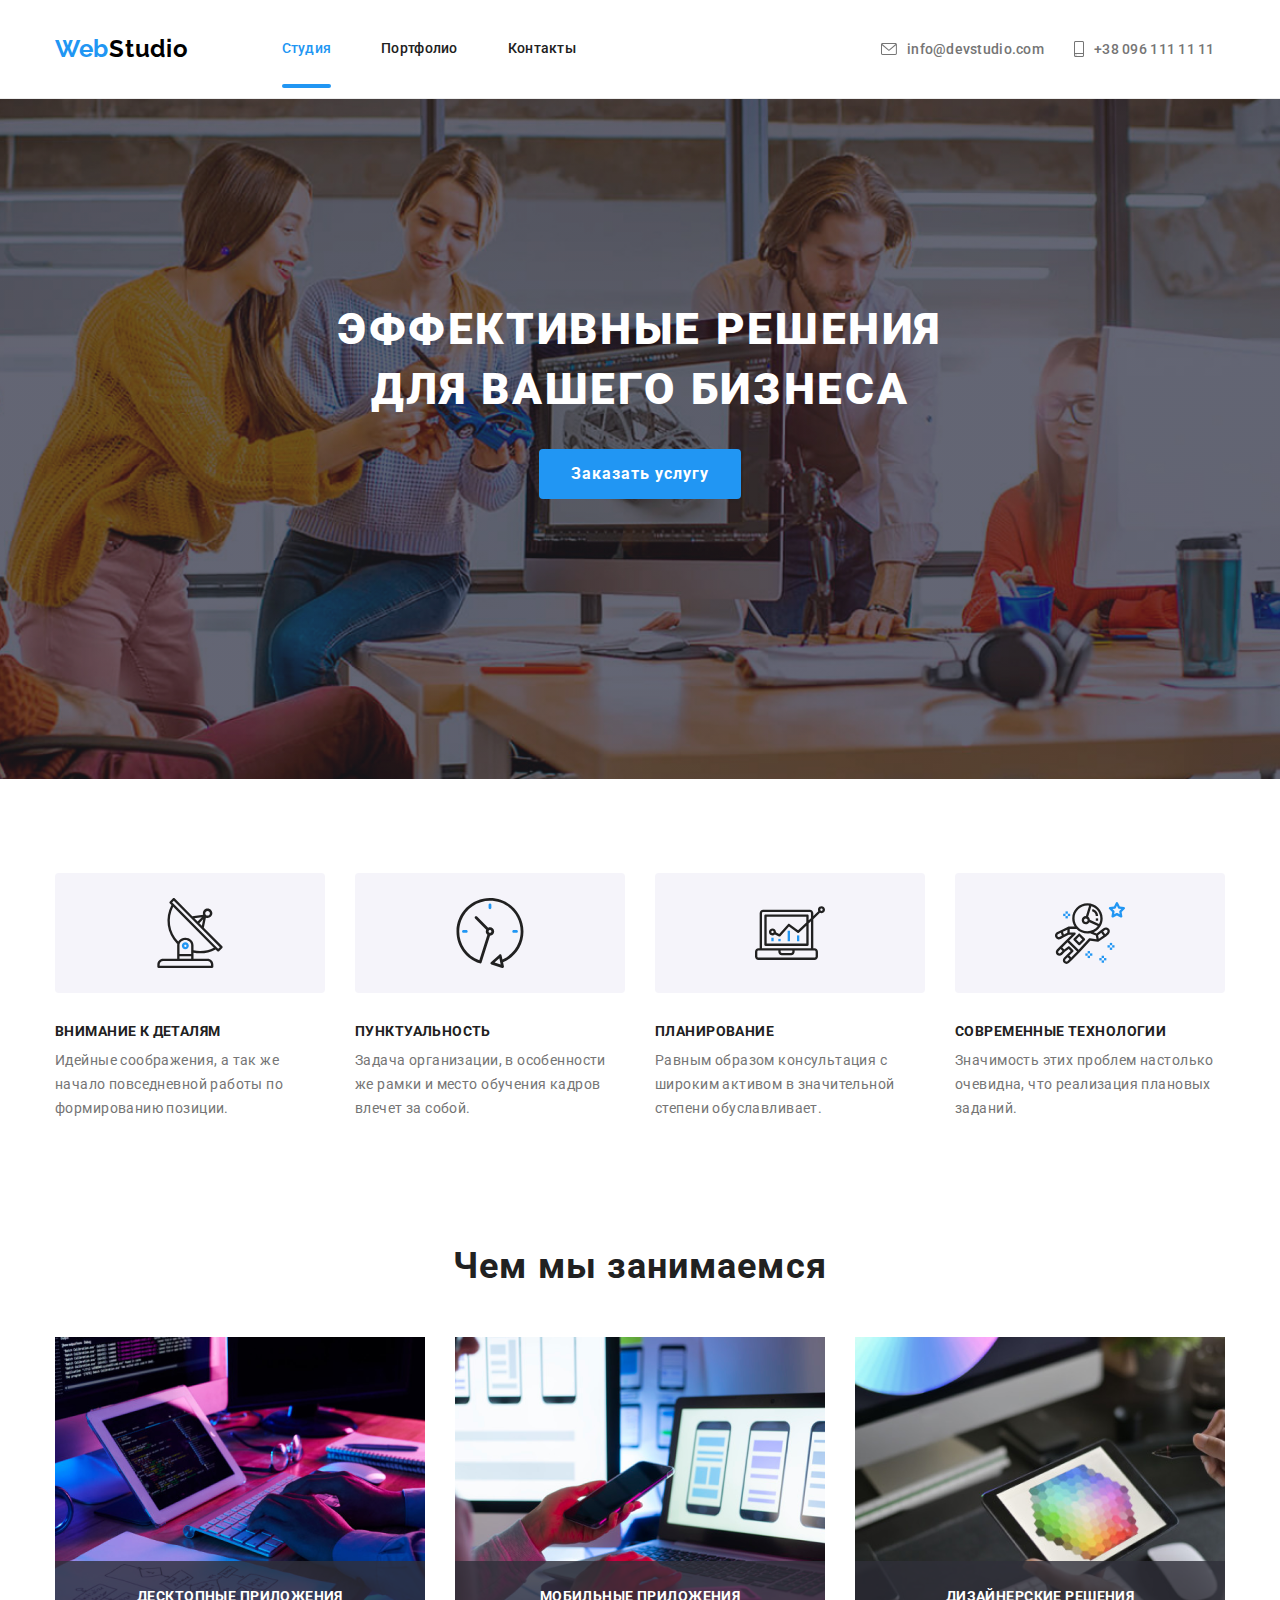
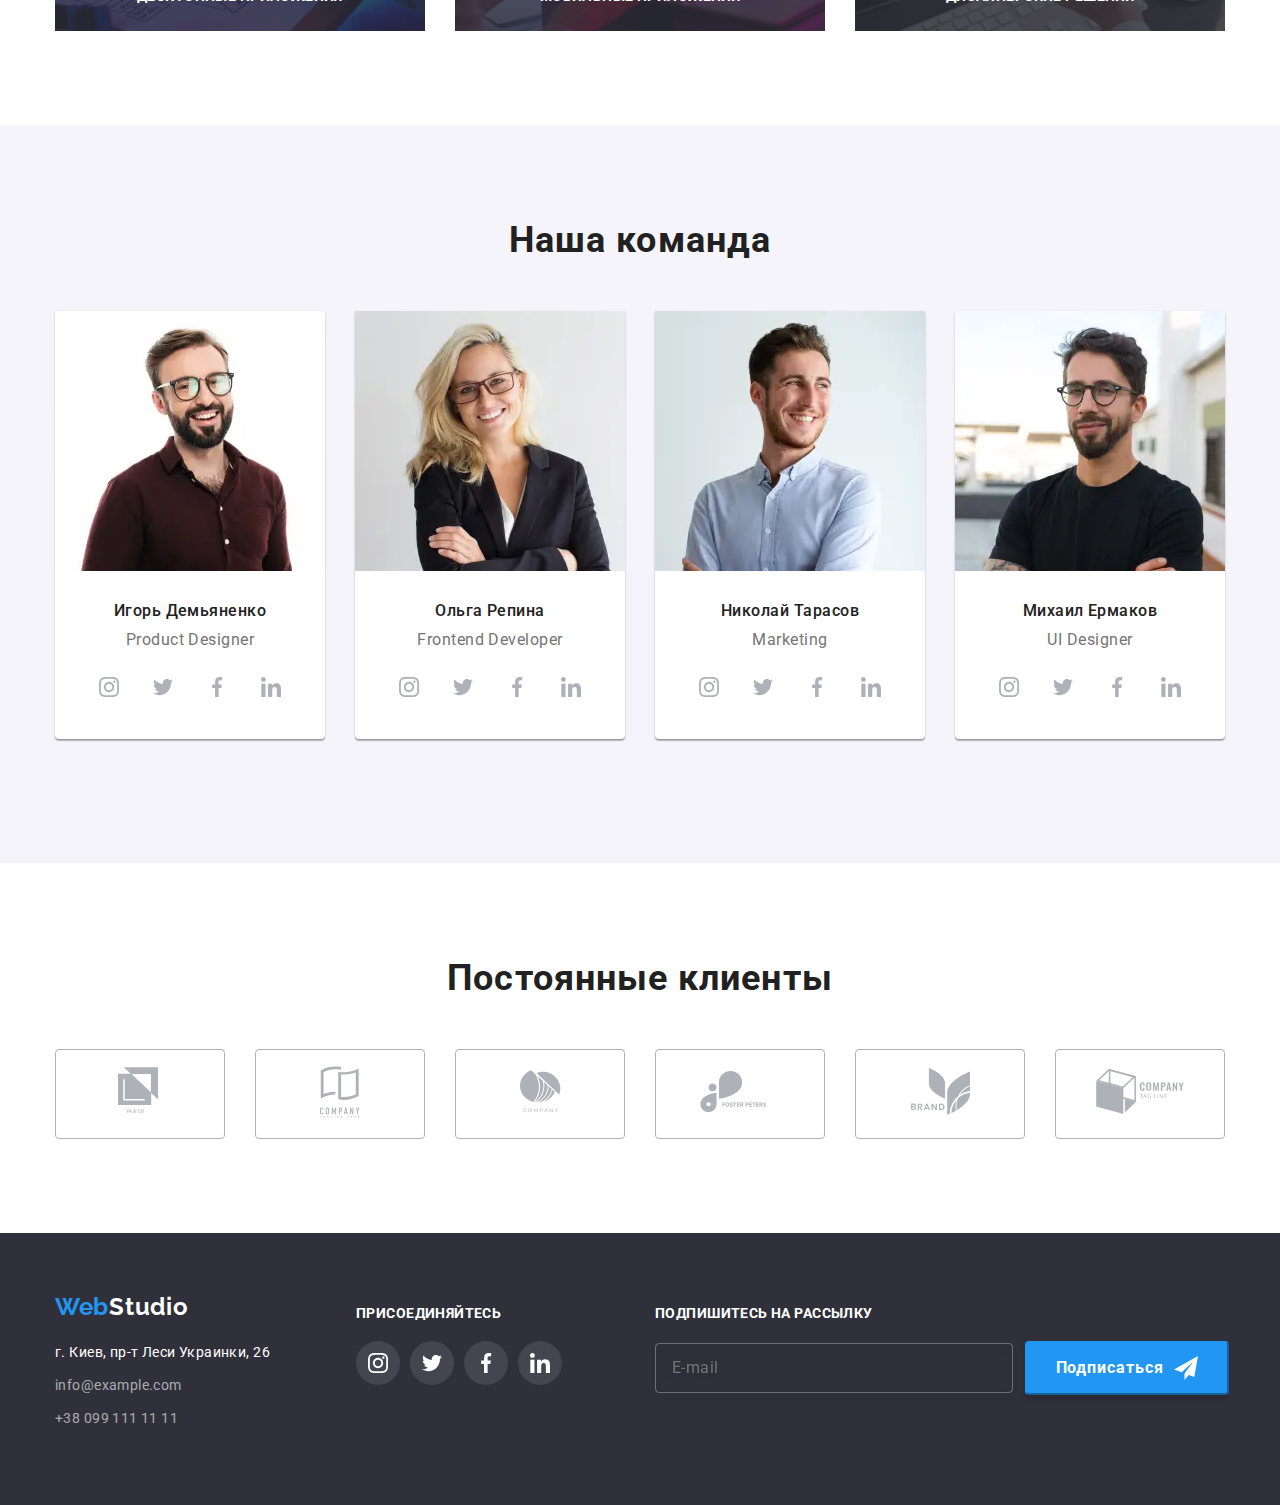
==== commit 5c469192: "Update index.html" ====
--- a/index.html
+++ b/index.html
@@ -393,7 +393,7 @@
             <div class="footer-call-form__container">
             <div class="footer-form__field" role="group">
                 <label for="mail" class="footer__label"></label>
-                <input type="email" name="mail" id="mail" placeholder="E-mail" class="footer__input" />
+                <input type="email" name="mail" id="email" placeholder="E-mail" class="footer__input" />
             </div>
             <button type="submit" class="footer__btn--send">Подписаться</button>
             </div>
--- a/css/main.min.css
+++ b/css/main.min.css
@@ -1,2 +1,2 @@
-:root{--main-font: "Roboto", sans-serif;--secondary-font: "Raleway", sans-serif;--main-color-black: #212121;--main-color-grey: #757575;--accent-color-blue: #2196f3;--secondary-color-black: #000000;--accent-color-white: #ffffff;--secondary-color-white-transparence: rgb(255, 255, 255, 0.6);--btn-hover-color: #188ce8;--footer-bcg: #2f303a;--header-bcg: #ffffff;--team-bcg: #f5f4fa;--portfolio-bcg-btn-color: #f5f4fa;--portfolio-bcg-cards-color: #eeeeee;--line-header: #ececec}.visually-hidden{position:absolute;width:1px;height:1px;margin:-1px;border:0;padding:0;white-space:nowrap;-webkit-clip-path:inset(100%);clip-path:inset(100%);overflow:hidden}body{font-family:var(--main-font)}.list{list-style-type:none}h1,h2,h3,h4,h5,h6,p{margin:0%}ul{margin:0%;padding:0%}.container{padding:0 15px;width:100%}@media screen and (min-width: 480px){.container{max-width:480px;margin:0 auto}}@media screen and (min-width: 768px){.container{max-width:768px}}@media screen and (min-width: 1200px){.container{max-width:1200px}}.section{padding-bottom:60px;padding-top:60px}@media screen and (min-width: 1200px){.section{padding-bottom:94px;padding-top:94px}}.active-page{color:var(--accent-color-blue)}.active-page{position:relative}.active-page::after{content:"";display:inline-block;width:100%;position:absolute;height:4px;background-color:var(--accent-color-blue);bottom:-12px;left:0px;border-radius:2px}@media screen and (min-width: 1200px){img{display:block}}header{background:var(--header-bcg);position:relative;border-bottom:1px solid #ececec}.logo{font-family:var(--secondary-font);font-size:24px;font-weight:700;line-height:1.167;color:var(--secondary-color-black);text-decoration:none;letter-spacing:0.03em}.logo__wrap{color:var(--accent-color-blue)}.menu-button{display:-webkit-inline-box;display:-ms-inline-flexbox;display:inline-flex;margin:0;padding:0;border:none;background-color:transparent;cursor:pointer}.menu-button .icon-cross{display:none}.menu-button:hover,.menu-button:focus{fill:var(--accent-color-blue)}.menu-button.is-open .icon-cross{display:block;background-position:center}.menu-button.is-open .icon-cross:hover,.menu-button.is-open .icon-cross:focus{fill:var(--accent-color-blue)}.menu-button.is-open .icon-menu{display:none}.header .site-nav{display:-webkit-box;display:-ms-flexbox;display:flex;-webkit-box-align:center;-ms-flex-align:center;align-items:center;-webkit-box-pack:justify;-ms-flex-pack:justify;justify-content:space-between;min-height:50px}.icon-menu{-webkit-box-align:center;-ms-flex-align:center;align-items:center;-webkit-box-pack:center;-ms-flex-pack:center;justify-content:center}.menu-container{position:absolute;top:61px;left:0;width:100%;display:none;background-color:white;text-align:center;padding-top:60px;padding-bottom:60px}.menu-container.is-open{display:block}.site-nav{padding-top:10px;padding-bottom:10px}.site-nav__link:hover,.site-nav__link:focus{color:var(--accent-color-blue)}.site-nav__item:not(:last-child){margin-bottom:40px}.site-nav__link{text-decoration:none;color:var(--main-color-black);font-size:18px;font-weight:500;line-height:1.167;letter-spacing:0.02em;-webkit-transition:color 250ms cubic-bezier(0.4, 0, 0.2, 1);transition:color 250ms cubic-bezier(0.4, 0, 0.2, 1)}.site-nav__contacts{color:var(--main-color-grey);font-size:18px;font-weight:500;line-height:1.167;letter-spacing:0.02em;text-decoration:none;display:-webkit-box;display:-ms-flexbox;display:flex;-webkit-box-align:center;-ms-flex-align:center;align-items:center;-webkit-transition:color 250ms cubic-bezier(0.4, 0, 0.2, 1);transition:color 250ms cubic-bezier(0.4, 0, 0.2, 1)}.site-nav__contacts:hover,.site-nav__contacts:focus{color:var(--accent-color-blue)}.mail__icon{width:16px;height:12px;fill:var(--main-color-grey);cursor:pointer;margin-right:10px}.site-nav__contacts:hover .mail__icon,.site-nav__contacts:focus .mail__icon{fill:var(--accent-color-blue)}.nav-adress{font-style:normal;margin-top:60px}.nav-contacts__item{display:-webkit-box;display:-ms-flexbox;display:flex;-webkit-box-pack:center;-ms-flex-pack:center;justify-content:center}.nav-contacts__item:not(:last-child){margin-bottom:8px}.mail__icon:hover,.mail__icon:focus{fill:var(--accent-color-blue)}.tel{width:10px;height:16px;margin-bottom:1px}footer{background-color:var(--footer-bcg)}.footer{padding-top:60px;padding-bottom:60px}.footer__item{font-style:normal;display:block}.footer__item:not(:last-child){margin-bottom:9px}.footer__adress{margin-top:20px}.footer__contacts{font-family:var(--main-font);color:var(--secondary-color-white-transparence);text-decoration:none;font-size:14px;font-weight:400;line-height:1.714;letter-spacing:0.03em}.logo__footer{color:var(--accent-color-white)}.map{color:var(--accent-color-white)}.footer__social-links{display:block}@media screen and (min-width: 320px) and (max-width: 1199px){.adress__container{text-align:center}.footer-call-form__text{font-size:14px;font-weight:700;line-height:1.143;letter-spacing:0.03em;text-transform:uppercase;color:var(--accent-color-white);margin-bottom:20px;display:block;text-align:center}.footer__input{width:450px;height:50px;border:1px solid rgba(255,255,255,0.3);-webkit-filter:drop-shadow(0px 4px 4px rgba(0,0,0,0.15));filter:drop-shadow(0px 4px 4px rgba(0,0,0,0.15));border-radius:4px;background-color:transparent;padding-left:16px;font-size:16px;line-height:1.25;letter-spacing:0.03em;color:rgba(255,255,255,0.6)}.footer__input:hover,.footer__input:focus{outline:none}.footer-form__field{margin-bottom:20px;text-align:center}}@media screen and (min-width: 320px) and (max-width: 767px){.footer-call{margin-top:60px}}.footer-call{color:var(--accent-color-white);font-size:14px;font-weight:700;line-height:1.143;letter-spacing:0.03em;text-transform:uppercase;margin-bottom:20px}.footer__social-links{text-align:center}.footer__link{display:-webkit-box;display:-ms-flexbox;display:flex;margin-bottom:60px;-webkit-box-align:center;-ms-flex-align:center;align-items:center;-webkit-box-pack:center;-ms-flex-pack:center;justify-content:center}.footer__social-links .social-list__icon{fill:var(--accent-color-white)}.footer__btn--send{-webkit-box-shadow:0px 4px 4px rgba(0,0,0,0.15);box-shadow:0px 4px 4px rgba(0,0,0,0.15);border-radius:4px;background-color:var(--accent-color-blue);font-size:16px;font-weight:700;line-height:1.875;color:var(--accent-color-white);letter-spacing:0.06em;cursor:pointer;border-color:var(--accent-color-blue);padding:10px 28.5px;display:-webkit-box;display:-ms-flexbox;display:flex;-webkit-box-align:center;-ms-flex-align:center;align-items:center;-webkit-box-pack:center;-ms-flex-pack:center;justify-content:center;-webkit-transition:250ms cubic-bezier(0.4, 0, 0.2, 1);transition:250ms cubic-bezier(0.4, 0, 0.2, 1);margin-left:auto;margin-right:auto}.footer__btn--send:hover,.footer__btn--send:focus{background-color:var(--btn-hover-color);border-color:var(--btn-hover-color)}.footer__btn--send::after{content:"";width:24px;height:24px;background-color:var(--accent-color-blue);background-image:url(../img/icon_send.svg);display:-webkit-inline-box;display:-ms-inline-flexbox;display:inline-flex;margin-left:10px;-webkit-transition:250ms cubic-bezier(0.4, 0, 0.2, 1);transition:250ms cubic-bezier(0.4, 0, 0.2, 1)}.footer__btn--send:hover:after{background-color:var(--btn-hover-color)}.footer__social-links .social-link__list{background-color:rgba(255,255,255,0.1)}@media screen and (min-width: 768px) and (max-width: 1199px){.container-tablet{display:-webkit-box;display:-ms-flexbox;display:flex;margin-left:auto;margin-right:auto}.adress__container{margin-left:76px}.footer-call-form{margin-top:60px}}@media screen and (min-width: 768px){.footer__social-links{display:block;margin-left:165px}.footer__link{display:-webkit-box;display:-ms-flexbox;display:flex}.footer__items{display:block}.footer-call{padding-top:5px}}@media screen and (min-width: 1200px){.container-tablet{display:-webkit-box;display:-ms-flexbox;display:flex}.footer{padding-top:60px;padding-bottom:60px}.footer__items{font-style:normal;display:block}.footer__items:not(:last-child){margin-bottom:9px}.footer__adress{margin-top:20px;width:231px}.footer__contacts{font-family:var(--main-font);color:var(--secondary-color-white-transparence);text-decoration:none;font-size:14px;font-weight:400;line-height:1.714;letter-spacing:0.03em}.logo__footer{color:var(--accent-color-white)}.map{color:var(--accent-color-white)}.footer__social-links{display:block;margin-left:70px}.footer .container{display:-webkit-box;display:-ms-flexbox;display:flex}.footer-call{display:-webkit-box;display:-ms-flexbox;display:flex;color:var(--accent-color-white);font-size:14px;font-weight:700;line-height:1.143;letter-spacing:0.03em;text-transform:uppercase;margin-bottom:20px;padding-top:12px}.footer__link{display:-webkit-box;display:-ms-flexbox;display:flex}.footer__social-links .social-list__icon{fill:var(--accent-color-white)}.footer-call-form{margin-left:93px}.footer-call-form__text{font-size:14px;font-weight:700;line-height:1.143;letter-spacing:0.03em;text-transform:uppercase;color:var(--accent-color-white);padding-top:12px;display:block}.footer-call-form__container{display:-webkit-box;display:-ms-flexbox;display:flex;-webkit-box-align:center;-ms-flex-align:center;align-items:center;-webkit-box-pack:center;-ms-flex-pack:center;justify-content:center;padding-top:20px}.footer__input{width:358px;height:50px;border:1px solid rgba(255,255,255,0.3);-webkit-filter:drop-shadow(0px 4px 4px rgba(0,0,0,0.15));filter:drop-shadow(0px 4px 4px rgba(0,0,0,0.15));border-radius:4px;background-color:transparent;padding-left:16px;font-size:16px;line-height:1.25;letter-spacing:0.03em;color:rgba(255,255,255,0.6);margin-right:12px}.footer__input:hover,.footer__input:focus{outline:none}.footer__btn--send{-webkit-box-shadow:0px 4px 4px rgba(0,0,0,0.15);box-shadow:0px 4px 4px rgba(0,0,0,0.15);border-radius:4px;background-color:var(--accent-color-blue);font-size:16px;font-weight:700;line-height:1.875;color:var(--accent-color-white);letter-spacing:0.06em;cursor:pointer;border-color:var(--accent-color-blue);padding:10px 28.5px;display:-webkit-box;display:-ms-flexbox;display:flex;-webkit-box-align:center;-ms-flex-align:center;align-items:center;-webkit-transition:250ms cubic-bezier(0.4, 0, 0.2, 1);transition:250ms cubic-bezier(0.4, 0, 0.2, 1)}.footer__btn--send:hover,.footer__btn--send:focus{background-color:var(--btn-hover-color);border-color:var(--btn-hover-color)}.footer__btn--send::after{content:"";width:24px;height:24px;background-color:var(--accent-color-blue);background-image:url(../img/icon_send.svg);display:-webkit-inline-box;display:-ms-inline-flexbox;display:inline-flex;margin-left:10px;-webkit-transition:250ms cubic-bezier(0.4, 0, 0.2, 1);transition:250ms cubic-bezier(0.4, 0, 0.2, 1)}.footer__btn--send:hover:after{background-color:var(--btn-hover-color)}.footer-form__field{display:-webkit-box;display:-ms-flexbox;display:flex;-webkit-box-align:center;-ms-flex-align:center;align-items:center;-webkit-box-pack:center;-ms-flex-pack:center;justify-content:center}.footer__social-links .social-link__list{background-color:rgba(255,255,255,0.1)}}.hero{background-image:-webkit-gradient(linear, left top, left bottom, from(rgba(47,48,58,0.4)), to(rgba(47,48,58,0.4))),url(../../img/HeaderM_img@1x.jpg);background-image:linear-gradient(rgba(47,48,58,0.4), rgba(47,48,58,0.4)),url(../../img/HeaderM_img@1x.jpg);background-repeat:no-repeat;background-position:center top;padding-top:118px;padding-bottom:118px;background-size:480px 400px;margin-left:auto;margin-right:auto}.hero .container{text-align:center}.hero__text{font-family:var(--main-font);font-size:26px;font-weight:900;line-height:1.615;color:var(--accent-color-white);letter-spacing:0.06em;margin:auto;margin-bottom:30px;width:360px;height:84px;text-transform:uppercase}.hero__btn{background-color:var(--accent-color-blue);color:var(--accent-color-white);font-size:16px;font-weight:700;line-height:1.875;letter-spacing:0.06em;font-family:var(--main-font);min-width:200px;height:50px;border-radius:4px;border:none;padding:10px 32px;-webkit-transition:all 250ms cubic-bezier(0.4, 0, 0.2, 1);transition:all 250ms cubic-bezier(0.4, 0, 0.2, 1);-webkit-animation-duration:1000ms;animation-duration:1000ms;-webkit-animation-iteration-count:3;animation-iteration-count:3}.hero__btn:hover,.hero__btn:focus{background:var(--btn-hover-color);color:var(--accent-color-white);cursor:pointer}@media screen and (min-device-pixel-ratio: 2) and (min-width: 480px), screen and (min-resolution: 192dbi) and (min-width: 480px), screen and (-webkit-min-device-pixel-ratio: 2) and (min-width: 480px), screen and (min-resolution: 2dppx) and (min-width: 480px){.hero{background-image:-webkit-gradient(linear, left top, left bottom, from(rgba(47,48,58,0.4)), to(rgba(47,48,58,0.4))),url(../../img/HeaderM_img@2x.jpg);background-image:linear-gradient(rgba(47,48,58,0.4), rgba(47,48,58,0.4)),url(../../img/HeaderM_img@2x.jpg)}}@media screen and (min-width: 768px){.hero{background-image:-webkit-gradient(linear, left top, left bottom, from(rgba(47,48,58,0.4)), to(rgba(47,48,58,0.4))),url(../../img/HeaderT_img@1x.jpg);background-image:linear-gradient(rgba(47,48,58,0.4), rgba(47,48,58,0.4)),url(../../img/HeaderT_img@1x.jpg);background-repeat:no-repeat;background-position:center top;padding-top:118px;padding-bottom:198px;background-size:768px 400px;margin-left:auto;margin-right:auto}.hero .container{text-align:center}.hero__text{font-family:var(--main-font);font-size:26px;font-weight:900;line-height:1.615;color:var(--accent-color-white);letter-spacing:0.06em;margin:auto;margin-bottom:30px;width:360px;height:84px;text-transform:uppercase}.hero__btn{background-color:var(--accent-color-blue);color:var(--accent-color-white);font-size:16px;font-weight:700;line-height:1.875;letter-spacing:0.06em;font-family:var(--main-font);min-width:200px;height:50px;border-radius:4px;border:none;padding:10px 32px;-webkit-transition:all 250ms cubic-bezier(0.4, 0, 0.2, 1);transition:all 250ms cubic-bezier(0.4, 0, 0.2, 1);-webkit-animation-duration:1000ms;animation-duration:1000ms;-webkit-animation-iteration-count:3;animation-iteration-count:3}.hero__btn:hover,.hero__btn:focus{background:var(--btn-hover-color);color:var(--accent-color-white);cursor:pointer}}@media screen and (min-device-pixel-ratio: 2) and (min-width: 768px), screen and (min-resolution: 192dbi) and (min-width: 768px), screen and (-webkit-min-device-pixel-ratio: 2) and (min-width: 768px), screen and (min-resolution: 2dppx) and (min-width: 768px){.hero{background-image:-webkit-gradient(linear, left top, left bottom, from(rgba(47,48,58,0.4)), to(rgba(47,48,58,0.4))),url(../../img/HeaderT_img@2x.jpg);background-image:linear-gradient(rgba(47,48,58,0.4), rgba(47,48,58,0.4)),url(../../img/HeaderT_img@2x.jpg)}}@media screen and (min-width: 1200px){.hero{background:var(--footer-bcg);padding-top:200px;padding-bottom:280px;background-image:-webkit-gradient(linear, left top, left bottom, from(rgba(47,48,58,0.4)), to(rgba(47,48,58,0.4))),url("../../img/HeaderD_img@1x.jpg");background-image:linear-gradient(rgba(47,48,58,0.4), rgba(47,48,58,0.4)),url("../../img/HeaderD_img@1x.jpg");background-repeat:no-repeat;max-width:1600px;background-size:cover;background-position:center;margin-left:auto;margin-right:auto}.hero .container{text-align:center}.hero__text{font-family:var(--main-font);font-size:44px;font-weight:900;line-height:1.364;color:var(--accent-color-white);letter-spacing:0.06em;text-transform:uppercase;width:696px;height:120px;margin:auto;margin-bottom:30px}.hero__btn{background-color:var(--accent-color-blue);color:var(--accent-color-white);font-size:16px;font-weight:700;line-height:1.875;letter-spacing:0.06em;font-family:var(--main-font);min-width:200px;height:50px;border-radius:4px;border:none;padding:10px 32px;-webkit-transition:all 250ms cubic-bezier(0.4, 0, 0.2, 1);transition:all 250ms cubic-bezier(0.4, 0, 0.2, 1);-webkit-animation-duration:1000ms;animation-duration:1000ms;-webkit-animation-iteration-count:3;animation-iteration-count:3}.hero__btn:hover,.hero__btn:focus{background:var(--btn-hover-color);color:var(--accent-color-white);cursor:pointer}}@media screen and (min-device-pixel-ratio: 2) and (min-width: 1200px), screen and (min-resolution: 192dbi) and (min-width: 1200px), screen and (-webkit-min-device-pixel-ratio: 2) and (min-width: 1200px), screen and (min-resolution: 2dppx) and (min-width: 1200px){.hero{background-image:-webkit-gradient(linear, left top, left bottom, from(rgba(47,48,58,0.4)), to(rgba(47,48,58,0.4))),url(../../img/HeaderD_img@2x.jpg);background-image:linear-gradient(rgba(47,48,58,0.4), rgba(47,48,58,0.4)),url(../../img/HeaderD_img@2x.jpg)}}.advantages{background:var(--header-bcg)}.advantages-items{width:450px;margin-bottom:30px}.advantages-items__title{color:var(--main-color-black);font-size:14px;font-weight:700;line-height:1.143;letter-spacing:0.03em;text-transform:uppercase;margin-bottom:10px;text-align:center}.advantages-items__text{color:var(--main-color-grey);font-size:14px;font-weight:400;line-height:1.714;letter-spacing:0.03em}@media screen and (min-width: 768px){.advantages-items{width:354px;margin-bottom:30px}.advantages-items:nth-child(2n+1){margin-right:30px}.advantages-items__title{color:var(--main-color-black);font-size:14px;font-weight:700;line-height:1.143;letter-spacing:0.03em;text-transform:uppercase;margin-bottom:10px;text-align:start}.advantages-items__text{color:var(--main-color-grey);font-size:14px;font-weight:400;line-height:1.714;letter-spacing:0.03em}.advantages__list{display:-webkit-box;display:-ms-flexbox;display:flex;-ms-flex-wrap:wrap;flex-wrap:wrap}}@media screen and (min-width: 1200px){.advantages-items{width:270px}.advantages-items:not(:last-child){margin-right:30px}__title{color:var(--main-color-black);font-size:14px;font-weight:700;line-height:1.143;letter-spacing:0.03em;text-transform:uppercase;margin-bottom:10px}__text{color:var(--main-color-grey);font-size:14px;font-weight:400;line-height:1.714;letter-spacing:0.03em}}@media screen and (max-width: 1199px){.activity{display:none}}@media screen and (min-width: 1200px){.activity{background:var(--header-bcg);padding-bottom:94px}.activity__list{display:-webkit-box;display:-ms-flexbox;display:flex;-webkit-box-align:center;-ms-flex-align:center;align-items:center;-webkit-box-pack:center;-ms-flex-pack:center;justify-content:center}.activity__title{color:var(--main-color-black);font-size:36px;font-weight:700;line-height:1.167;letter-spacing:0.03em;text-align:center;margin-bottom:50px}.activity__text{position:absolute;padding-top:27px;padding-bottom:27px;background:rgba(47,48,58,0.8);font-size:14px;font-weight:700;line-height:1.143;text-align:center;letter-spacing:0.03em;color:var(--accent-color-white);text-transform:uppercase;bottom:0;width:100%}.activity__item{position:relative}.activity__item:not(:last-child){margin-right:30px}}.team{background:var(--team-bcg)}.team__subtitle{background:var(--header-bcg);text-align:center;border-radius:0px 0px 4px 4px;-webkit-box-shadow:0px 1px 3px rgba(0,0,0,0.12),0px 1px 1px rgba(0,0,0,0.14),0px 2px 1px rgba(0,0,0,0.2);box-shadow:0px 1px 3px rgba(0,0,0,0.12),0px 1px 1px rgba(0,0,0,0.14),0px 2px 1px rgba(0,0,0,0.2);margin-bottom:30px}.team__title{margin-bottom:30px;text-align:center}.team__name{color:var(--main-color-black);font-size:16px;font-weight:500;line-height:1.188;letter-spacing:0.03em;margin-bottom:10px}.team__prof{color:var(--main-color-grey);font-size:16px;font-weight:400;line-height:1.188;letter-spacing:0.03em}.team__list{text-align:center}.team-container{padding:30px 32px}.team .container .team__title{color:var(--main-color-black);font-size:36px;font-weight:700;line-height:1.167;letter-spacing:0.03em}.img_size{width:450px;height:460px}@media screen and (min-width: 768px){.team .img_size{width:354px;height:374px}.team__subtitle:nth-child(2n+1){margin-right:30px}.team__list{display:-webkit-box;display:-ms-flexbox;display:flex;-ms-flex-wrap:wrap;flex-wrap:wrap}}@media screen and (min-width: 1200px){.team{background:var(--team-bcg)}.team .img_size{width:270px;height:260px}.team__subtitle{background:var(--header-bcg);text-align:center;border-radius:0px 0px 4px 4px;-webkit-box-shadow:0px 1px 3px rgba(0,0,0,0.12),0px 1px 1px rgba(0,0,0,0.14),0px 2px 1px rgba(0,0,0,0.2);box-shadow:0px 1px 3px rgba(0,0,0,0.12),0px 1px 1px rgba(0,0,0,0.14),0px 2px 1px rgba(0,0,0,0.2)}.team__subtitle:not(:last-child){margin-right:30px}.team__title{margin-bottom:50px;text-align:center}.team__list{display:-webkit-box;display:-ms-flexbox;display:flex;-webkit-box-align:center;-ms-flex-align:center;align-items:center;-webkit-box-pack:center;-ms-flex-pack:center;justify-content:center}.team__name{color:var(--main-color-black);font-size:16px;font-weight:500;line-height:1.188;letter-spacing:0.03em;margin-bottom:10px}.team__prof{color:var(--main-color-grey);font-size:16px;font-weight:400;line-height:1.188;letter-spacing:0.03em}.team-container{padding:30px 32px}.team .container .team__title{color:var(--main-color-black);font-size:36px;font-weight:700;line-height:1.167;letter-spacing:0.03em}}.social-link__list{display:-webkit-box;display:-ms-flexbox;display:flex;-webkit-box-pack:center;-ms-flex-pack:center;justify-content:center;-webkit-box-align:center;-ms-flex-align:center;align-items:center;width:44px;height:44px;background-color:var(--accent-color-white);border-radius:50%;cursor:pointer;-webkit-transition:all 250ms cubic-bezier(0.4, 0, 0.2, 1);transition:all 250ms cubic-bezier(0.4, 0, 0.2, 1)}.social-link__list:hover,.social-link__list:focus{background-color:var(--accent-color-blue)}.social-link__list:hover .social-list__icon,.social-link__list:focus .social-list__icon{fill:var(--accent-color-white)}.social-link{display:-webkit-box;display:-ms-flexbox;display:flex;-webkit-box-pack:center;-ms-flex-pack:center;justify-content:center;margin-top:16px}.social-list__icon{width:20px;height:20px;fill:var(--color1, #afb1b8)}.social-list:not(:last-child){margin-right:10px}.advantages-items::before{content:"";display:block;height:120px;margin-bottom:30px;border-radius:4px;background-color:var(--team-bcg);background-repeat:no-repeat;background-position:center}.icon__antenna::before{background-image:url("../img/antenna.svg")}.icon__clock::before{background-image:url("../img/clock.svg")}.icon__daigram::before{background-image:url("../img/diagram.svg")}.icon__astronaut::before{background-image:url("../img/astronaut.svg")}.clients-title{font-size:28px;font-weight:700;line-height:1.179;text-align:center;letter-spacing:0.03em;color:var(--main-color-black);margin-bottom:30px}.clients-links{display:-webkit-box;display:-ms-flexbox;display:flex;-ms-flex-wrap:wrap;flex-wrap:wrap}.clients-list{display:-webkit-box;display:-ms-flexbox;display:flex;width:210px;height:90px;border:solid 1px #afb1b8;border-radius:4px;-webkit-box-align:center;-ms-flex-align:center;align-items:center;-webkit-box-pack:center;-ms-flex-pack:center;justify-content:center;cursor:pointer;-webkit-transition:all 250ms cubic-bezier(0.4, 0, 0.2, 1);transition:all 250ms cubic-bezier(0.4, 0, 0.2, 1)}.clients-list__icon{-webkit-transition:all 250ms cubic-bezier(0.4, 0, 0.2, 1);transition:all 250ms cubic-bezier(0.4, 0, 0.2, 1)}@media screen and (min-width: 320px) and (max-width: 767px){.clients-list:nth-child(2n+1){margin-right:30px}.clients-list:nth-child(-n+4){margin-bottom:30px}}.logo-1{width:44.27px;height:49.23px;fill:var(--color1, #afb1b8)}.clients-link__list .logo-1{width:44.27px;height:49.23px;fill:var(--color1, #afb1b8)}.logo-1{width:44.27px;height:49.23px;fill:var(--color1, #afb1b8)}.clients-link__list .logo-1{width:44.27px;height:49.23px;fill:var(--color1, #afb1b8)}.logo-2{width:40px;height:52px;fill:var(--color1, #afb1b8)}.logo-3{width:41px;height:42.6px;fill:var(--color1, #afb1b8)}.logo-4{width:79.66px;height:42.02px;fill:var(--color1, #afb1b8)}.logo-5{width:59px;height:47px;fill:var(--color1, #afb1b8)}.logo-6{width:88.48px;height:45.44px;fill:var(--color1, #afb1b8)}.clients-list:hover,.clients-container-link:focus .clients-list{border-color:var(--accent-color-blue)}.clients-list:hover .clients-list__icon,.clients-link__list:focus .clients-list__icon{fill:var(--accent-color-blue)}.clients-container-link{-webkit-transition:all 1250ms cubic-bezier(0.4, 0, 0.2, 1);transition:all 1250ms cubic-bezier(0.4, 0, 0.2, 1);display:inline-block}@media screen and (min-width: 768px) and (max-width: 1199px){.clients-list{width:226px;height:90px}.clients-list:nth-child(-n+3){margin-bottom:30px}.clients-list:nth-child(-n+2){margin-right:30px}.clients-list:nth-child(4){margin-right:30px}.clients-list:nth-child(5){margin-right:30px}}@media screen and (min-width: 1200px){.clients-title{font-size:36px;line-height:1.167;font-weight:700;margin-bottom:50px}.clients-links{display:-webkit-box;display:-ms-flexbox;display:flex;-webkit-box-pack:center;-ms-flex-pack:center;justify-content:center}.clients-list{display:-webkit-box;display:-ms-flexbox;display:flex;-webkit-box-pack:center;-ms-flex-pack:center;justify-content:center;width:170px;height:90px;-webkit-box-align:center;-ms-flex-align:center;align-items:center;justify-content:center}.clients-list:not(:last-child){margin-right:30px}}.backdrop{position:fixed;top:0;left:0;background-color:rgba(0,0,0,0.2);width:100%;height:100%;-webkit-transition:all 500ms linear;transition:all 500ms linear}.is-hidden{opacity:0;visibility:hidden;pointer-events:none}.backdrop.is-hidden .modal{-webkit-transform:scale(0);transform:scale(0);-webkit-transition:-webkit-transform 500ms linear 0ms;transition:-webkit-transform 500ms linear 0ms;transition:transform 500ms linear 0ms;transition:transform 500ms linear 0ms, -webkit-transform 500ms linear 0ms}.backdrop.is-hidden{-webkit-transition:all 500ms linear 500ms;transition:all 500ms linear 500ms}.modal{position:absolute;top:50%;left:50%;-webkit-transform:translate(-50%, -50%) scale(1);transform:translate(-50%, -50%) scale(1);-webkit-transition:-webkit-transform 500ms linear 250ms;transition:-webkit-transform 500ms linear 250ms;transition:transform 500ms linear 250ms;transition:transform 500ms linear 250ms, -webkit-transform 500ms linear 250ms;width:528px;min-height:581px;background-color:var(--accent-color-white);-webkit-box-shadow:0px 1px 3px rgba(0,0,0,0.12),0px 1px 1px rgba(0,0,0,0.14),0px 2px 1px rgba(0,0,0,0.2);box-shadow:0px 1px 3px rgba(0,0,0,0.12),0px 1px 1px rgba(0,0,0,0.14),0px 2px 1px rgba(0,0,0,0.2);border-radius:4px;padding:40px}.close-btn{position:absolute;top:8px;right:8px;width:30px;height:30px;display:-webkit-box;display:-ms-flexbox;display:flex;-webkit-box-pack:center;-ms-flex-pack:center;justify-content:center;-webkit-box-align:center;-ms-flex-align:center;align-items:center;cursor:pointer;background-color:var(--accent-color-white);border:1px solid rgba(0,0,0,0.1);border-radius:50%}.close-btn::before{content:"";width:18px;height:18px}.close::before{background-image:url("../img/Vector.svg");background-repeat:no-repeat;background-position:center;fill:var(--main-color-black)}.close:hover:before,.close:focus:before{fill:var(--accent-color-blue);background-image:url("../img/Vector_2.svg")}.form__title{color:var(--main-color-black);font-size:20px;font-weight:700;line-height:1.15;text-align:center;letter-spacing:0.03em;width:448px;height:23px;margin-bottom:12px}.form__field{margin-bottom:10px}.form__icon{position:absolute;top:50%;left:12px;-webkit-transform:translateY(-50%);transform:translateY(-50%);display:block;width:18px;height:18px;-webkit-transition:250ms cubic-bezier(0.4, 0, 0.2, 1);transition:250ms cubic-bezier(0.4, 0, 0.2, 1)}.modal-form{display:-webkit-box;display:-ms-flexbox;display:flex;-webkit-box-orient:vertical;-webkit-box-direction:normal;-ms-flex-direction:column;flex-direction:column}.modal__input{width:100%;height:40px;border:1px solid rgba(33,33,33,0.2);border-radius:4px;padding:0px 0px 0px 42px;margin-top:4px;-webkit-transition:border-color 250ms cubic-bezier(0.4, 0, 0.2, 1);transition:border-color 250ms cubic-bezier(0.4, 0, 0.2, 1)}.modal__input:focus{outline:none;border-color:var(--accent-color-blue)}.modal__input:focus+.form__icon{fill:var(--accent-color-blue)}.modal__label{font-size:12px;line-height:1.167;letter-spacing:0.01em;font-weight:normal;color:var(--main-color-grey)}.modal-form__wrapper{position:relative}.comment{width:100%;height:120px;border:1px solid rgba(33,33,33,0.2);border-radius:4px;padding:12px 16px;margin-top:4px;resize:none}.comment:focus{outline:none;border-color:var(--accent-color-blue);-webkit-transition:250ms cubic-bezier(0.4, 0, 0.2, 1);transition:250ms cubic-bezier(0.4, 0, 0.2, 1)}.label-comment{font-size:12px;line-height:1.167;letter-spacing:0.01em;color:var(--main-color-grey)}.modal-form__policy:checked+.label-policy::before{background-image:url(../img/icon_check.svg);background-position:center;background-color:var(--accent-color-blue);border-color:var(--accent-color-blue)}.label-policy{font-size:14px;line-height:1.714;letter-spacing:0.03em;color:var(--main-color-grey);width:400px;height:24px}.label-policy::before{content:"";display:-webkit-inline-box;display:-ms-inline-flexbox;display:inline-flex;width:16px;height:15px;border:var(--main-color-black) solid 2px;border-radius:2px;margin-right:7px}.policy-link{color:var(--accent-color-blue)}.checkbox{margin-top:10px;margin-bottom:20px}.modal__btn--send{font-size:16px;font-weight:700;line-height:1.875;width:200px;height:50px;padding:10px 55px;cursor:pointer;color:var(--accent-color-white);background-color:var(--accent-color-blue);letter-spacing:0.06em;-webkit-box-shadow:0px 4px 4px rgba(0,0,0,0.15);box-shadow:0px 4px 4px rgba(0,0,0,0.15);border-radius:4px;border:none;margin:0 auto;-webkit-transition:250ms cubic-bezier(0.4, 0, 0.2, 1);transition:250ms cubic-bezier(0.4, 0, 0.2, 1)}.modal__btn--send:hover,.modal__btn--send:focus{-webkit-box-shadow:0px 4px 4px rgba(0,0,0,0.15);box-shadow:0px 4px 4px rgba(0,0,0,0.15);background-color:var(--btn-hover-color);border-color:var(--btn-hover-color);outline:none}
+:root{--main-font: "Roboto", sans-serif;--secondary-font: "Raleway", sans-serif;--main-color-black: #212121;--main-color-grey: #757575;--accent-color-blue: #2196f3;--secondary-color-black: #000000;--accent-color-white: #ffffff;--secondary-color-white-transparence: rgb(255, 255, 255, 0.6);--btn-hover-color: #188ce8;--footer-bcg: #2f303a;--header-bcg: #ffffff;--team-bcg: #f5f4fa;--portfolio-bcg-btn-color: #f5f4fa;--portfolio-bcg-cards-color: #eeeeee;--line-header: #ececec}.visually-hidden{position:absolute;width:1px;height:1px;margin:-1px;border:0;padding:0;white-space:nowrap;-webkit-clip-path:inset(100%);clip-path:inset(100%);overflow:hidden}body{font-family:var(--main-font)}.list{list-style-type:none}h1,h2,h3,h4,h5,h6,p{margin:0%}ul{margin:0%;padding:0%}.container{padding:0 15px;width:100%}@media screen and (min-width: 480px){.container{max-width:480px;margin:0 auto}}@media screen and (min-width: 768px){.container{max-width:768px}}@media screen and (min-width: 1200px){.container{max-width:1200px}}.section{padding-bottom:60px;padding-top:60px}@media screen and (min-width: 1200px){.section{padding-bottom:94px;padding-top:94px}}.active-page{color:var(--accent-color-blue)}.active-page{position:relative}.active-page::after{content:"";display:inline-block;width:100%;position:absolute;height:4px;background-color:var(--accent-color-blue);bottom:-12px;left:0px;border-radius:2px}@media screen and (min-width: 768px){.active-page::after{content:"";display:inline-block;width:100%;position:absolute;height:4px;background-color:var(--accent-color-blue);bottom:-32px;left:0px;border-radius:2px}}@media screen and (min-width: 1200px){img{display:block}}header{background:var(--header-bcg);position:relative;border-bottom:1px solid #ececec}.logo{font-family:var(--secondary-font);font-size:24px;font-weight:700;line-height:1.167;color:var(--secondary-color-black);text-decoration:none;letter-spacing:0.03em}.logo__wrap{color:var(--accent-color-blue)}@media screen and (min-width: 320px) and (max-width: 767px){.menu-button{display:-webkit-inline-box;display:-ms-inline-flexbox;display:inline-flex;margin:0;padding:0;border:none;background-color:transparent;cursor:pointer}.menu-button .icon-cross{display:none}.menu-button:hover,.menu-button:focus{fill:var(--accent-color-blue)}.menu-button.is-open .icon-cross{display:block;background-position:center}.menu-button.is-open .icon-cross:hover,.menu-button.is-open .icon-cross:focus{fill:var(--accent-color-blue)}.menu-button.is-open .icon-menu{display:none}.header .site-nav{display:-webkit-box;display:-ms-flexbox;display:flex;-webkit-box-align:center;-ms-flex-align:center;align-items:center;-webkit-box-pack:justify;-ms-flex-pack:justify;justify-content:space-between;min-height:50px}.icon-menu{-webkit-box-align:center;-ms-flex-align:center;align-items:center;-webkit-box-pack:center;-ms-flex-pack:center;justify-content:center}.menu-container{position:absolute;top:61px;left:0;width:100%;display:none;background-color:white;text-align:center;padding-top:60px;padding-bottom:60px}.menu-container.is-open{display:block}.nav-contacts__item{display:-webkit-box;display:-ms-flexbox;display:flex;-webkit-box-pack:center;-ms-flex-pack:center;justify-content:center}.nav-contacts__item:not(:last-child){margin-bottom:8px}.nav-adress{margin-top:60px}.site-nav__item:not(:last-child){margin-bottom:40px}}.site-nav{padding-top:10px;padding-bottom:10px}.site-nav__link:hover,.site-nav__link:focus{color:var(--accent-color-blue)}.site-nav__link{text-decoration:none;color:var(--main-color-black);font-size:18px;font-weight:500;line-height:1.167;letter-spacing:0.02em;-webkit-transition:color 250ms cubic-bezier(0.4, 0, 0.2, 1);transition:color 250ms cubic-bezier(0.4, 0, 0.2, 1)}.site-nav__contacts{color:var(--main-color-grey);font-size:18px;font-weight:500;line-height:1.167;letter-spacing:0.02em;text-decoration:none;display:-webkit-box;display:-ms-flexbox;display:flex;-webkit-box-align:center;-ms-flex-align:center;align-items:center;-webkit-transition:color 250ms cubic-bezier(0.4, 0, 0.2, 1);transition:color 250ms cubic-bezier(0.4, 0, 0.2, 1)}.site-nav__contacts:hover,.site-nav__contacts:focus{color:var(--accent-color-blue)}.mail__icon{width:16px;height:12px;fill:var(--main-color-grey);cursor:pointer;margin-right:10px}.site-nav__contacts:hover .mail__icon,.site-nav__contacts:focus .mail__icon{fill:var(--accent-color-blue)}.nav-adress{font-style:normal}.mail__icon:hover,.mail__icon:focus{fill:var(--accent-color-blue)}.tel{width:10px;height:16px;margin-bottom:1px}@media screen and (min-width: 768px) and (max-width: 1199px){.menu-container{display:-webkit-box;display:-ms-flexbox;display:flex;-webkit-box-align:center;-ms-flex-align:center;align-items:center}.site-nav{padding:0;display:-webkit-box;display:-ms-flexbox;display:flex;-webkit-box-align:center;-ms-flex-align:center;align-items:center}.site-nav__items{display:-webkit-box;display:-ms-flexbox;display:flex;-webkit-box-align:center;-ms-flex-align:center;align-items:center;margin-right:84px}.site-nav__item:not(:last-child){margin-right:50px}.site-nav__contacts{font-size:12px;font-weight:500;line-height:1.167}.site-nav__link{font-size:14px;font-weight:500;line-height:1.143}.menu-button{display:none}.nav-contacts__item:not(:last-child){margin-bottom:10px}.header .container{padding-top:25px;padding-bottom:19px}.header .logo{margin-right:88px}}@media screen and (min-width: 1200px){.menu-container{display:-webkit-box;display:-ms-flexbox;display:flex}.header{display:-webkit-box;display:-ms-flexbox;display:flex;-webkit-box-align:center;-ms-flex-align:center;align-items:center}.site-nav{display:-webkit-box;display:-ms-flexbox;display:flex;-webkit-box-align:center;-ms-flex-align:center;align-items:center}.header .container{display:-webkit-box;display:-ms-flexbox;display:flex;-webkit-box-align:center;-ms-flex-align:center;align-items:center;padding-top:25px;padding-bottom:25px}.header .logo{margin-right:93px}.site-nav__items{display:-webkit-box;display:-ms-flexbox;display:flex}.site-nav__link:hover,.site-nav__link:focus{color:var(--accent-color-blue)}.site-nav__item:not(:last-child){margin-right:50px}.site-nav__link{font-size:14px;font-weight:500;line-height:1.143}.site-nav__contacts{font-size:14px;font-weight:500;line-height:1.143;display:-webkit-box;display:-ms-flexbox;display:flex;-webkit-box-align:center;-ms-flex-align:center;align-items:center;padding:2px 0px}.site-nav__contacts:hover,.site-nav__contacts:focus{color:var(--accent-color-blue)}.contacts{display:-webkit-box;display:-ms-flexbox;display:flex;font-style:normal}.nav-adress{margin-left:305px}.nav-contacts__item:not(:last-child){margin-right:30px}.menu-button{display:none}}footer{background-color:var(--footer-bcg)}.footer{padding-top:60px;padding-bottom:60px}.footer__item{font-style:normal;display:block}.footer__item:not(:last-child){margin-bottom:9px}.footer__adress{margin-top:20px}.footer__contacts{font-family:var(--main-font);color:var(--secondary-color-white-transparence);text-decoration:none;font-size:14px;font-weight:400;line-height:1.714;letter-spacing:0.03em}.logo__footer{color:var(--accent-color-white)}.map{color:var(--accent-color-white)}.footer__social-links{display:block}@media screen and (min-width: 320px) and (max-width: 1199px){.adress__container{text-align:center}.footer-call-form__text{font-size:14px;font-weight:700;line-height:1.143;letter-spacing:0.03em;text-transform:uppercase;color:var(--accent-color-white);margin-bottom:20px;display:block;text-align:center}.footer__input{width:450px;height:50px;border:1px solid rgba(255,255,255,0.3);-webkit-filter:drop-shadow(0px 4px 4px rgba(0,0,0,0.15));filter:drop-shadow(0px 4px 4px rgba(0,0,0,0.15));border-radius:4px;background-color:transparent;padding-left:16px;font-size:16px;line-height:1.25;letter-spacing:0.03em;color:rgba(255,255,255,0.6)}.footer__input:hover,.footer__input:focus{outline:none}.footer-form__field{margin-bottom:20px;text-align:center}}@media screen and (min-width: 320px) and (max-width: 767px){.footer-call{margin-top:60px}}.footer-call{color:var(--accent-color-white);font-size:14px;font-weight:700;line-height:1.143;letter-spacing:0.03em;text-transform:uppercase;margin-bottom:20px}.footer__social-links{text-align:center}.footer__link{display:-webkit-box;display:-ms-flexbox;display:flex;margin-bottom:60px;-webkit-box-align:center;-ms-flex-align:center;align-items:center;-webkit-box-pack:center;-ms-flex-pack:center;justify-content:center}.footer__social-links .social-list__icon{fill:var(--accent-color-white)}.footer__btn--send{-webkit-box-shadow:0px 4px 4px rgba(0,0,0,0.15);box-shadow:0px 4px 4px rgba(0,0,0,0.15);border-radius:4px;background-color:var(--accent-color-blue);font-size:16px;font-weight:700;line-height:1.875;color:var(--accent-color-white);letter-spacing:0.06em;cursor:pointer;border-color:var(--accent-color-blue);padding:10px 28.5px;display:-webkit-box;display:-ms-flexbox;display:flex;-webkit-box-align:center;-ms-flex-align:center;align-items:center;-webkit-box-pack:center;-ms-flex-pack:center;justify-content:center;-webkit-transition:250ms cubic-bezier(0.4, 0, 0.2, 1);transition:250ms cubic-bezier(0.4, 0, 0.2, 1);margin-left:auto;margin-right:auto}.footer__btn--send:hover,.footer__btn--send:focus{background-color:var(--btn-hover-color);border-color:var(--btn-hover-color)}.footer__btn--send::after{content:"";width:24px;height:24px;background-color:var(--accent-color-blue);background-image:url(../img/icon_send.svg);display:-webkit-inline-box;display:-ms-inline-flexbox;display:inline-flex;margin-left:10px;-webkit-transition:250ms cubic-bezier(0.4, 0, 0.2, 1);transition:250ms cubic-bezier(0.4, 0, 0.2, 1)}.footer__btn--send:hover:after{background-color:var(--btn-hover-color)}.footer__social-links .social-link__list{background-color:rgba(255,255,255,0.1)}@media screen and (min-width: 768px) and (max-width: 1199px){.container-tablet{display:-webkit-box;display:-ms-flexbox;display:flex;margin-left:auto;margin-right:auto}.adress__container{margin-left:76px}.footer-call-form{margin-top:60px}}@media screen and (min-width: 768px){.footer__social-links{display:block;margin-left:165px}.footer__link{display:-webkit-box;display:-ms-flexbox;display:flex}.footer__items{display:block}.footer-call{padding-top:5px}}@media screen and (min-width: 1200px){.container-tablet{display:-webkit-box;display:-ms-flexbox;display:flex}.footer{padding-top:60px;padding-bottom:60px}.footer__items{font-style:normal;display:block}.footer__items:not(:last-child){margin-bottom:9px}.footer__adress{margin-top:20px;width:231px}.footer__contacts{font-family:var(--main-font);color:var(--secondary-color-white-transparence);text-decoration:none;font-size:14px;font-weight:400;line-height:1.714;letter-spacing:0.03em}.logo__footer{color:var(--accent-color-white)}.map{color:var(--accent-color-white)}.footer__social-links{display:block;margin-left:70px}.footer .container{display:-webkit-box;display:-ms-flexbox;display:flex}.footer-call{display:-webkit-box;display:-ms-flexbox;display:flex;color:var(--accent-color-white);font-size:14px;font-weight:700;line-height:1.143;letter-spacing:0.03em;text-transform:uppercase;margin-bottom:20px;padding-top:12px}.footer__link{display:-webkit-box;display:-ms-flexbox;display:flex}.footer__social-links .social-list__icon{fill:var(--accent-color-white)}.footer-call-form{margin-left:93px}.footer-call-form__text{font-size:14px;font-weight:700;line-height:1.143;letter-spacing:0.03em;text-transform:uppercase;color:var(--accent-color-white);padding-top:12px;display:block}.footer-call-form__container{display:-webkit-box;display:-ms-flexbox;display:flex;-webkit-box-align:center;-ms-flex-align:center;align-items:center;-webkit-box-pack:center;-ms-flex-pack:center;justify-content:center;padding-top:20px}.footer__input{width:358px;height:50px;border:1px solid rgba(255,255,255,0.3);-webkit-filter:drop-shadow(0px 4px 4px rgba(0,0,0,0.15));filter:drop-shadow(0px 4px 4px rgba(0,0,0,0.15));border-radius:4px;background-color:transparent;padding-left:16px;font-size:16px;line-height:1.25;letter-spacing:0.03em;color:rgba(255,255,255,0.6);margin-right:12px}.footer__input:hover,.footer__input:focus{outline:none}.footer__btn--send{-webkit-box-shadow:0px 4px 4px rgba(0,0,0,0.15);box-shadow:0px 4px 4px rgba(0,0,0,0.15);border-radius:4px;background-color:var(--accent-color-blue);font-size:16px;font-weight:700;line-height:1.875;color:var(--accent-color-white);letter-spacing:0.06em;cursor:pointer;border-color:var(--accent-color-blue);padding:10px 28.5px;display:-webkit-box;display:-ms-flexbox;display:flex;-webkit-box-align:center;-ms-flex-align:center;align-items:center;-webkit-transition:250ms cubic-bezier(0.4, 0, 0.2, 1);transition:250ms cubic-bezier(0.4, 0, 0.2, 1)}.footer__btn--send:hover,.footer__btn--send:focus{background-color:var(--btn-hover-color);border-color:var(--btn-hover-color)}.footer__btn--send::after{content:"";width:24px;height:24px;background-color:var(--accent-color-blue);background-image:url(../img/icon_send.svg);display:-webkit-inline-box;display:-ms-inline-flexbox;display:inline-flex;margin-left:10px;-webkit-transition:250ms cubic-bezier(0.4, 0, 0.2, 1);transition:250ms cubic-bezier(0.4, 0, 0.2, 1)}.footer__btn--send:hover:after{background-color:var(--btn-hover-color)}.footer-form__field{display:-webkit-box;display:-ms-flexbox;display:flex;-webkit-box-align:center;-ms-flex-align:center;align-items:center;-webkit-box-pack:center;-ms-flex-pack:center;justify-content:center}.footer__social-links .social-link__list{background-color:rgba(255,255,255,0.1)}}.hero{background-image:-webkit-gradient(linear, left top, left bottom, from(rgba(47,48,58,0.4)), to(rgba(47,48,58,0.4))),url(../../img/HeaderM_img@1x.jpg);background-image:linear-gradient(rgba(47,48,58,0.4), rgba(47,48,58,0.4)),url(../../img/HeaderM_img@1x.jpg);background-repeat:no-repeat;background-position:center top;padding-top:118px;padding-bottom:118px;background-size:480px 400px;margin-left:auto;margin-right:auto}.hero .container{text-align:center}.hero__text{font-family:var(--main-font);font-size:26px;font-weight:900;line-height:1.615;color:var(--accent-color-white);letter-spacing:0.06em;margin:auto;margin-bottom:30px;width:360px;height:84px;text-transform:uppercase}.hero__btn{background-color:var(--accent-color-blue);color:var(--accent-color-white);font-size:16px;font-weight:700;line-height:1.875;letter-spacing:0.06em;font-family:var(--main-font);min-width:200px;height:50px;border-radius:4px;border:none;padding:10px 32px;-webkit-transition:all 250ms cubic-bezier(0.4, 0, 0.2, 1);transition:all 250ms cubic-bezier(0.4, 0, 0.2, 1);-webkit-animation-duration:1000ms;animation-duration:1000ms;-webkit-animation-iteration-count:2;animation-iteration-count:2}.hero__btn:hover,.hero__btn:focus{background:var(--btn-hover-color);color:var(--accent-color-white);cursor:pointer}@media screen and (min-device-pixel-ratio: 2) and (min-width: 480px), screen and (min-resolution: 192dbi) and (min-width: 480px), screen and (-webkit-min-device-pixel-ratio: 2) and (min-width: 480px), screen and (min-resolution: 2dppx) and (min-width: 480px){.hero{background-image:-webkit-gradient(linear, left top, left bottom, from(rgba(47,48,58,0.4)), to(rgba(47,48,58,0.4))),url(../../img/HeaderM_img@2x.jpg);background-image:linear-gradient(rgba(47,48,58,0.4), rgba(47,48,58,0.4)),url(../../img/HeaderM_img@2x.jpg)}}@media screen and (min-width: 768px){.hero{background-image:-webkit-gradient(linear, left top, left bottom, from(rgba(47,48,58,0.4)), to(rgba(47,48,58,0.4))),url(../../img/HeaderT_img@1x.jpg);background-image:linear-gradient(rgba(47,48,58,0.4), rgba(47,48,58,0.4)),url(../../img/HeaderT_img@1x.jpg);background-repeat:no-repeat;background-position:center top;padding-top:118px;padding-bottom:198px;background-size:768px 400px;margin-left:auto;margin-right:auto}.hero .container{text-align:center}.hero__text{font-family:var(--main-font);font-size:26px;font-weight:900;line-height:1.615;color:var(--accent-color-white);letter-spacing:0.06em;margin:auto;margin-bottom:30px;width:360px;height:84px;text-transform:uppercase}.hero__btn{background-color:var(--accent-color-blue);color:var(--accent-color-white);font-size:16px;font-weight:700;line-height:1.875;letter-spacing:0.06em;font-family:var(--main-font);min-width:200px;height:50px;border-radius:4px;border:none;padding:10px 32px;-webkit-transition:all 250ms cubic-bezier(0.4, 0, 0.2, 1);transition:all 250ms cubic-bezier(0.4, 0, 0.2, 1);-webkit-animation-duration:1000ms;animation-duration:1000ms;-webkit-animation-iteration-count:3;animation-iteration-count:3}.hero__btn:hover,.hero__btn:focus{background:var(--btn-hover-color);color:var(--accent-color-white);cursor:pointer}}@media screen and (min-device-pixel-ratio: 2) and (min-width: 768px), screen and (min-resolution: 192dbi) and (min-width: 768px), screen and (-webkit-min-device-pixel-ratio: 2) and (min-width: 768px), screen and (min-resolution: 2dppx) and (min-width: 768px){.hero{background-image:-webkit-gradient(linear, left top, left bottom, from(rgba(47,48,58,0.4)), to(rgba(47,48,58,0.4))),url(../../img/HeaderT_img@2x.jpg);background-image:linear-gradient(rgba(47,48,58,0.4), rgba(47,48,58,0.4)),url(../../img/HeaderT_img@2x.jpg)}}@media screen and (min-width: 1200px){.hero{background:var(--footer-bcg);padding-top:200px;padding-bottom:280px;background-image:-webkit-gradient(linear, left top, left bottom, from(rgba(47,48,58,0.4)), to(rgba(47,48,58,0.4))),url("../../img/HeaderD_img@1x.jpg");background-image:linear-gradient(rgba(47,48,58,0.4), rgba(47,48,58,0.4)),url("../../img/HeaderD_img@1x.jpg");background-repeat:no-repeat;max-width:1600px;background-size:cover;background-position:center;margin-left:auto;margin-right:auto}.hero .container{text-align:center}.hero__text{font-family:var(--main-font);font-size:44px;font-weight:900;line-height:1.364;color:var(--accent-color-white);letter-spacing:0.06em;text-transform:uppercase;width:696px;height:120px;margin:auto;margin-bottom:30px}.hero__btn{background-color:var(--accent-color-blue);color:var(--accent-color-white);font-size:16px;font-weight:700;line-height:1.875;letter-spacing:0.06em;font-family:var(--main-font);min-width:200px;height:50px;border-radius:4px;border:none;padding:10px 32px;-webkit-transition:all 250ms cubic-bezier(0.4, 0, 0.2, 1);transition:all 250ms cubic-bezier(0.4, 0, 0.2, 1);-webkit-animation-duration:1000ms;animation-duration:1000ms;-webkit-animation-iteration-count:3;animation-iteration-count:3}.hero__btn:hover,.hero__btn:focus{background:var(--btn-hover-color);color:var(--accent-color-white);cursor:pointer}}@media screen and (min-device-pixel-ratio: 2) and (min-width: 1200px), screen and (min-resolution: 192dbi) and (min-width: 1200px), screen and (-webkit-min-device-pixel-ratio: 2) and (min-width: 1200px), screen and (min-resolution: 2dppx) and (min-width: 1200px){.hero{background-image:-webkit-gradient(linear, left top, left bottom, from(rgba(47,48,58,0.4)), to(rgba(47,48,58,0.4))),url(../../img/HeaderD_img@2x.jpg);background-image:linear-gradient(rgba(47,48,58,0.4), rgba(47,48,58,0.4)),url(../../img/HeaderD_img@2x.jpg)}}.advantages{background:var(--header-bcg)}.advantages-items{width:450px;margin-bottom:30px}.advantages-items__title{color:var(--main-color-black);font-size:14px;font-weight:700;line-height:1.143;letter-spacing:0.03em;text-transform:uppercase;margin-bottom:10px;text-align:center}.advantages-items__text{color:var(--main-color-grey);font-size:14px;font-weight:400;line-height:1.714;letter-spacing:0.03em}@media screen and (min-width: 768px){.advantages-items{width:354px;margin-bottom:30px}.advantages-items:nth-child(2n+1){margin-right:30px}.advantages-items__title{color:var(--main-color-black);font-size:14px;font-weight:700;line-height:1.143;letter-spacing:0.03em;text-transform:uppercase;margin-bottom:10px;text-align:start}.advantages-items__text{color:var(--main-color-grey);font-size:14px;font-weight:400;line-height:1.714;letter-spacing:0.03em}.advantages__list{display:-webkit-box;display:-ms-flexbox;display:flex;-ms-flex-wrap:wrap;flex-wrap:wrap}}@media screen and (min-width: 1200px){.advantages-items{width:270px}.advantages-items:not(:last-child){margin-right:30px}__title{color:var(--main-color-black);font-size:14px;font-weight:700;line-height:1.143;letter-spacing:0.03em;text-transform:uppercase;margin-bottom:10px}__text{color:var(--main-color-grey);font-size:14px;font-weight:400;line-height:1.714;letter-spacing:0.03em}}@media screen and (max-width: 1199px){.activity{display:none}}@media screen and (min-width: 1200px){.activity{background:var(--header-bcg);padding-bottom:94px}.activity__list{display:-webkit-box;display:-ms-flexbox;display:flex;-webkit-box-align:center;-ms-flex-align:center;align-items:center;-webkit-box-pack:center;-ms-flex-pack:center;justify-content:center}.activity__title{color:var(--main-color-black);font-size:36px;font-weight:700;line-height:1.167;letter-spacing:0.03em;text-align:center;margin-bottom:50px}.activity__text{position:absolute;padding-top:27px;padding-bottom:27px;background:rgba(47,48,58,0.8);font-size:14px;font-weight:700;line-height:1.143;text-align:center;letter-spacing:0.03em;color:var(--accent-color-white);text-transform:uppercase;bottom:0;width:100%}.activity__item{position:relative}.activity__item:not(:last-child){margin-right:30px}}.team{background:var(--team-bcg)}.team__subtitle{background:var(--header-bcg);text-align:center;border-radius:0px 0px 4px 4px;-webkit-box-shadow:0px 1px 3px rgba(0,0,0,0.12),0px 1px 1px rgba(0,0,0,0.14),0px 2px 1px rgba(0,0,0,0.2);box-shadow:0px 1px 3px rgba(0,0,0,0.12),0px 1px 1px rgba(0,0,0,0.14),0px 2px 1px rgba(0,0,0,0.2);margin-bottom:30px}.team__title{margin-bottom:30px;text-align:center}.team__name{color:var(--main-color-black);font-size:16px;font-weight:500;line-height:1.188;letter-spacing:0.03em;margin-bottom:10px}.team__prof{color:var(--main-color-grey);font-size:16px;font-weight:400;line-height:1.188;letter-spacing:0.03em}.team__list{text-align:center}.team-container{padding:30px 32px}.team .container .team__title{color:var(--main-color-black);font-size:36px;font-weight:700;line-height:1.167;letter-spacing:0.03em}.img_size{width:450px;height:460px}@media screen and (min-width: 768px){.team .img_size{width:354px;height:374px}.team__subtitle:nth-child(2n+1){margin-right:30px}.team__list{display:-webkit-box;display:-ms-flexbox;display:flex;-ms-flex-wrap:wrap;flex-wrap:wrap}}@media screen and (min-width: 1200px){.team{background:var(--team-bcg)}.team .img_size{width:270px;height:260px}.team__subtitle{background:var(--header-bcg);text-align:center;border-radius:0px 0px 4px 4px;-webkit-box-shadow:0px 1px 3px rgba(0,0,0,0.12),0px 1px 1px rgba(0,0,0,0.14),0px 2px 1px rgba(0,0,0,0.2);box-shadow:0px 1px 3px rgba(0,0,0,0.12),0px 1px 1px rgba(0,0,0,0.14),0px 2px 1px rgba(0,0,0,0.2)}.team__subtitle:not(:last-child){margin-right:30px}.team__title{margin-bottom:50px;text-align:center}.team__list{display:-webkit-box;display:-ms-flexbox;display:flex;-webkit-box-align:center;-ms-flex-align:center;align-items:center;-webkit-box-pack:center;-ms-flex-pack:center;justify-content:center}.team__name{color:var(--main-color-black);font-size:16px;font-weight:500;line-height:1.188;letter-spacing:0.03em;margin-bottom:10px}.team__prof{color:var(--main-color-grey);font-size:16px;font-weight:400;line-height:1.188;letter-spacing:0.03em}.team-container{padding:30px 32px}.team .container .team__title{color:var(--main-color-black);font-size:36px;font-weight:700;line-height:1.167;letter-spacing:0.03em}}.social-link__list{display:-webkit-box;display:-ms-flexbox;display:flex;-webkit-box-pack:center;-ms-flex-pack:center;justify-content:center;-webkit-box-align:center;-ms-flex-align:center;align-items:center;width:44px;height:44px;background-color:var(--accent-color-white);border-radius:50%;cursor:pointer;-webkit-transition:all 250ms cubic-bezier(0.4, 0, 0.2, 1);transition:all 250ms cubic-bezier(0.4, 0, 0.2, 1)}.social-link__list:hover,.social-link__list:focus{background-color:var(--accent-color-blue)}.social-link__list:hover .social-list__icon,.social-link__list:focus .social-list__icon{fill:var(--accent-color-white)}.social-link{display:-webkit-box;display:-ms-flexbox;display:flex;-webkit-box-pack:center;-ms-flex-pack:center;justify-content:center;margin-top:16px}.social-list__icon{width:20px;height:20px;fill:var(--color1, #afb1b8)}.social-list:not(:last-child){margin-right:10px}.advantages-items::before{content:"";display:block;height:120px;margin-bottom:30px;border-radius:4px;background-color:var(--team-bcg);background-repeat:no-repeat;background-position:center}.icon__antenna::before{background-image:url("../img/antenna.svg")}.icon__clock::before{background-image:url("../img/clock.svg")}.icon__daigram::before{background-image:url("../img/diagram.svg")}.icon__astronaut::before{background-image:url("../img/astronaut.svg")}.clients-title{font-size:28px;font-weight:700;line-height:1.179;text-align:center;letter-spacing:0.03em;color:var(--main-color-black);margin-bottom:30px}.clients-links{display:-webkit-box;display:-ms-flexbox;display:flex;-ms-flex-wrap:wrap;flex-wrap:wrap}.clients-list{display:-webkit-box;display:-ms-flexbox;display:flex;width:210px;height:90px;border:solid 1px #afb1b8;border-radius:4px;-webkit-box-align:center;-ms-flex-align:center;align-items:center;-webkit-box-pack:center;-ms-flex-pack:center;justify-content:center;cursor:pointer;-webkit-transition:all 250ms cubic-bezier(0.4, 0, 0.2, 1);transition:all 250ms cubic-bezier(0.4, 0, 0.2, 1)}.clients-list__icon{-webkit-transition:all 250ms cubic-bezier(0.4, 0, 0.2, 1);transition:all 250ms cubic-bezier(0.4, 0, 0.2, 1)}@media screen and (min-width: 320px) and (max-width: 767px){.clients-list:nth-child(2n+1){margin-right:30px}.clients-list:nth-child(-n+4){margin-bottom:30px}}.logo-1{width:44.27px;height:49.23px;fill:var(--color1, #afb1b8)}.clients-link__list .logo-1{width:44.27px;height:49.23px;fill:var(--color1, #afb1b8)}.logo-1{width:44.27px;height:49.23px;fill:var(--color1, #afb1b8)}.clients-link__list .logo-1{width:44.27px;height:49.23px;fill:var(--color1, #afb1b8)}.logo-2{width:40px;height:52px;fill:var(--color1, #afb1b8)}.logo-3{width:41px;height:42.6px;fill:var(--color1, #afb1b8)}.logo-4{width:79.66px;height:42.02px;fill:var(--color1, #afb1b8)}.logo-5{width:59px;height:47px;fill:var(--color1, #afb1b8)}.logo-6{width:88.48px;height:45.44px;fill:var(--color1, #afb1b8)}.clients-list:hover,.clients-container-link:focus .clients-list{border-color:var(--accent-color-blue)}.clients-list:hover .clients-list__icon,.clients-link__list:focus .clients-list__icon{fill:var(--accent-color-blue)}.clients-container-link{-webkit-transition:all 1250ms cubic-bezier(0.4, 0, 0.2, 1);transition:all 1250ms cubic-bezier(0.4, 0, 0.2, 1);display:inline-block}@media screen and (min-width: 768px) and (max-width: 1199px){.clients-list{width:226px;height:90px}.clients-list:nth-child(-n+3){margin-bottom:30px}.clients-list:nth-child(-n+2){margin-right:30px}.clients-list:nth-child(4){margin-right:30px}.clients-list:nth-child(5){margin-right:30px}}@media screen and (min-width: 1200px){.clients-title{font-size:36px;line-height:1.167;font-weight:700;margin-bottom:50px}.clients-links{display:-webkit-box;display:-ms-flexbox;display:flex;-webkit-box-pack:center;-ms-flex-pack:center;justify-content:center}.clients-list{display:-webkit-box;display:-ms-flexbox;display:flex;-webkit-box-pack:center;-ms-flex-pack:center;justify-content:center;width:170px;height:90px;-webkit-box-align:center;-ms-flex-align:center;align-items:center;justify-content:center}.clients-list:not(:last-child){margin-right:30px}}.backdrop{position:fixed;top:0;left:0;background-color:rgba(0,0,0,0.2);width:100%;height:100%;-webkit-transition:all 500ms linear;transition:all 500ms linear}.is-hidden{opacity:0;visibility:hidden;pointer-events:none}.backdrop.is-hidden .modal{-webkit-transform:scale(0);transform:scale(0);-webkit-transition:-webkit-transform 500ms linear 0ms;transition:-webkit-transform 500ms linear 0ms;transition:transform 500ms linear 0ms;transition:transform 500ms linear 0ms, -webkit-transform 500ms linear 0ms}.backdrop.is-hidden{-webkit-transition:all 500ms linear 500ms;transition:all 500ms linear 500ms}.modal{position:absolute;top:50%;left:50%;-webkit-transform:translate(-50%, -50%) scale(1);transform:translate(-50%, -50%) scale(1);-webkit-transition:-webkit-transform 500ms linear 250ms;transition:-webkit-transform 500ms linear 250ms;transition:transform 500ms linear 250ms;transition:transform 500ms linear 250ms, -webkit-transform 500ms linear 250ms;width:450px;min-height:609px;background-color:var(--accent-color-white);-webkit-box-shadow:0px 1px 3px rgba(0,0,0,0.12),0px 1px 1px rgba(0,0,0,0.14),0px 2px 1px rgba(0,0,0,0.2);box-shadow:0px 1px 3px rgba(0,0,0,0.12),0px 1px 1px rgba(0,0,0,0.14),0px 2px 1px rgba(0,0,0,0.2);border-radius:4px;padding:40px}.close-btn{position:absolute;top:8px;right:8px;width:30px;height:30px;display:-webkit-box;display:-ms-flexbox;display:flex;-webkit-box-pack:center;-ms-flex-pack:center;justify-content:center;-webkit-box-align:center;-ms-flex-align:center;align-items:center;cursor:pointer;background-color:var(--accent-color-white);border:1px solid rgba(0,0,0,0.1);border-radius:50%}.close-btn::before{content:"";width:18px;height:18px}.close::before{background-image:url("../img/Vector.svg");background-repeat:no-repeat;background-position:center;fill:var(--main-color-black)}.close:hover:before,.close:focus:before{fill:var(--accent-color-blue);background-image:url("../img/Vector_2.svg")}.form__title{color:var(--main-color-black);font-size:20px;font-weight:700;line-height:1.5;text-align:center;letter-spacing:0.03em;width:370px;height:60px;margin-bottom:12px}.form__field{margin-bottom:10px}.form__icon{position:absolute;top:50%;left:12px;-webkit-transform:translateY(-50%);transform:translateY(-50%);display:block;width:18px;height:18px;-webkit-transition:250ms cubic-bezier(0.4, 0, 0.2, 1);transition:250ms cubic-bezier(0.4, 0, 0.2, 1)}.modal-form{display:-webkit-box;display:-ms-flexbox;display:flex;-webkit-box-orient:vertical;-webkit-box-direction:normal;-ms-flex-direction:column;flex-direction:column}.modal__input{width:100%;height:40px;border:1px solid rgba(33,33,33,0.2);border-radius:4px;padding:0px 0px 0px 42px;margin-top:4px;-webkit-transition:border-color 250ms cubic-bezier(0.4, 0, 0.2, 1);transition:border-color 250ms cubic-bezier(0.4, 0, 0.2, 1)}.modal__input:focus{outline:none;border-color:var(--accent-color-blue)}.modal__input:focus+.form__icon{fill:var(--accent-color-blue)}.modal__label{font-size:12px;line-height:1.167;letter-spacing:0.01em;font-weight:normal;color:var(--main-color-grey)}.modal-form__wrapper{position:relative}.comment{width:100%;height:120px;border:1px solid rgba(33,33,33,0.2);border-radius:4px;padding:12px 16px;margin-top:4px;resize:none}.comment:focus{outline:none;border-color:var(--accent-color-blue);-webkit-transition:250ms cubic-bezier(0.4, 0, 0.2, 1);transition:250ms cubic-bezier(0.4, 0, 0.2, 1)}.label-comment{font-size:14px;line-height:1.143;letter-spacing:0.01em;color:var(--main-color-grey)}.modal-form__policy:checked+.label-policy::before{background-image:url(../img/icon_check.svg);background-position:center;background-color:var(--accent-color-blue);border-color:var(--accent-color-blue)}.label-policy{font-size:12px;line-height:1.166;letter-spacing:0.03em;color:var(--main-color-grey);width:346px;height:14px}.label-policy::before{content:"";display:-webkit-inline-box;display:-ms-inline-flexbox;display:inline-flex;width:16px;height:15px;border:var(--main-color-black) solid 2px;border-radius:2px;margin-right:7px}.policy-link{color:var(--accent-color-blue)}.checkbox{margin-top:10px;margin-bottom:20px}.modal__btn--send{font-size:16px;font-weight:700;line-height:1.875;width:200px;height:50px;padding:10px 55px;cursor:pointer;color:var(--accent-color-white);background-color:var(--accent-color-blue);letter-spacing:0.06em;-webkit-box-shadow:0px 4px 4px rgba(0,0,0,0.15);box-shadow:0px 4px 4px rgba(0,0,0,0.15);border-radius:4px;border:none;margin:0 auto;-webkit-transition:250ms cubic-bezier(0.4, 0, 0.2, 1);transition:250ms cubic-bezier(0.4, 0, 0.2, 1)}.modal__btn--send:hover,.modal__btn--send:focus{-webkit-box-shadow:0px 4px 4px rgba(0,0,0,0.15);box-shadow:0px 4px 4px rgba(0,0,0,0.15);background-color:var(--btn-hover-color);border-color:var(--btn-hover-color);outline:none}@media screen and (min-width: 1200px){.modal{position:absolute;top:50%;left:50%;-webkit-transform:translate(-50%, -50%) scale(1);transform:translate(-50%, -50%) scale(1);-webkit-transition:-webkit-transform 500ms linear 250ms;transition:-webkit-transform 500ms linear 250ms;transition:transform 500ms linear 250ms;transition:transform 500ms linear 250ms, -webkit-transform 500ms linear 250ms;width:528px;min-height:581px;background-color:var(--accent-color-white);-webkit-box-shadow:0px 1px 3px rgba(0,0,0,0.12),0px 1px 1px rgba(0,0,0,0.14),0px 2px 1px rgba(0,0,0,0.2);box-shadow:0px 1px 3px rgba(0,0,0,0.12),0px 1px 1px rgba(0,0,0,0.14),0px 2px 1px rgba(0,0,0,0.2);border-radius:4px;padding:40px}.form__title{font-size:20px;font-weight:700;line-height:1.15;width:448px;height:23px}.label-policy{font-size:14px;line-height:1.714;width:400px;height:24px}.label-comment{font-size:12px;line-height:1.167}}
 /*# sourceMappingURL=main.min.css.map */